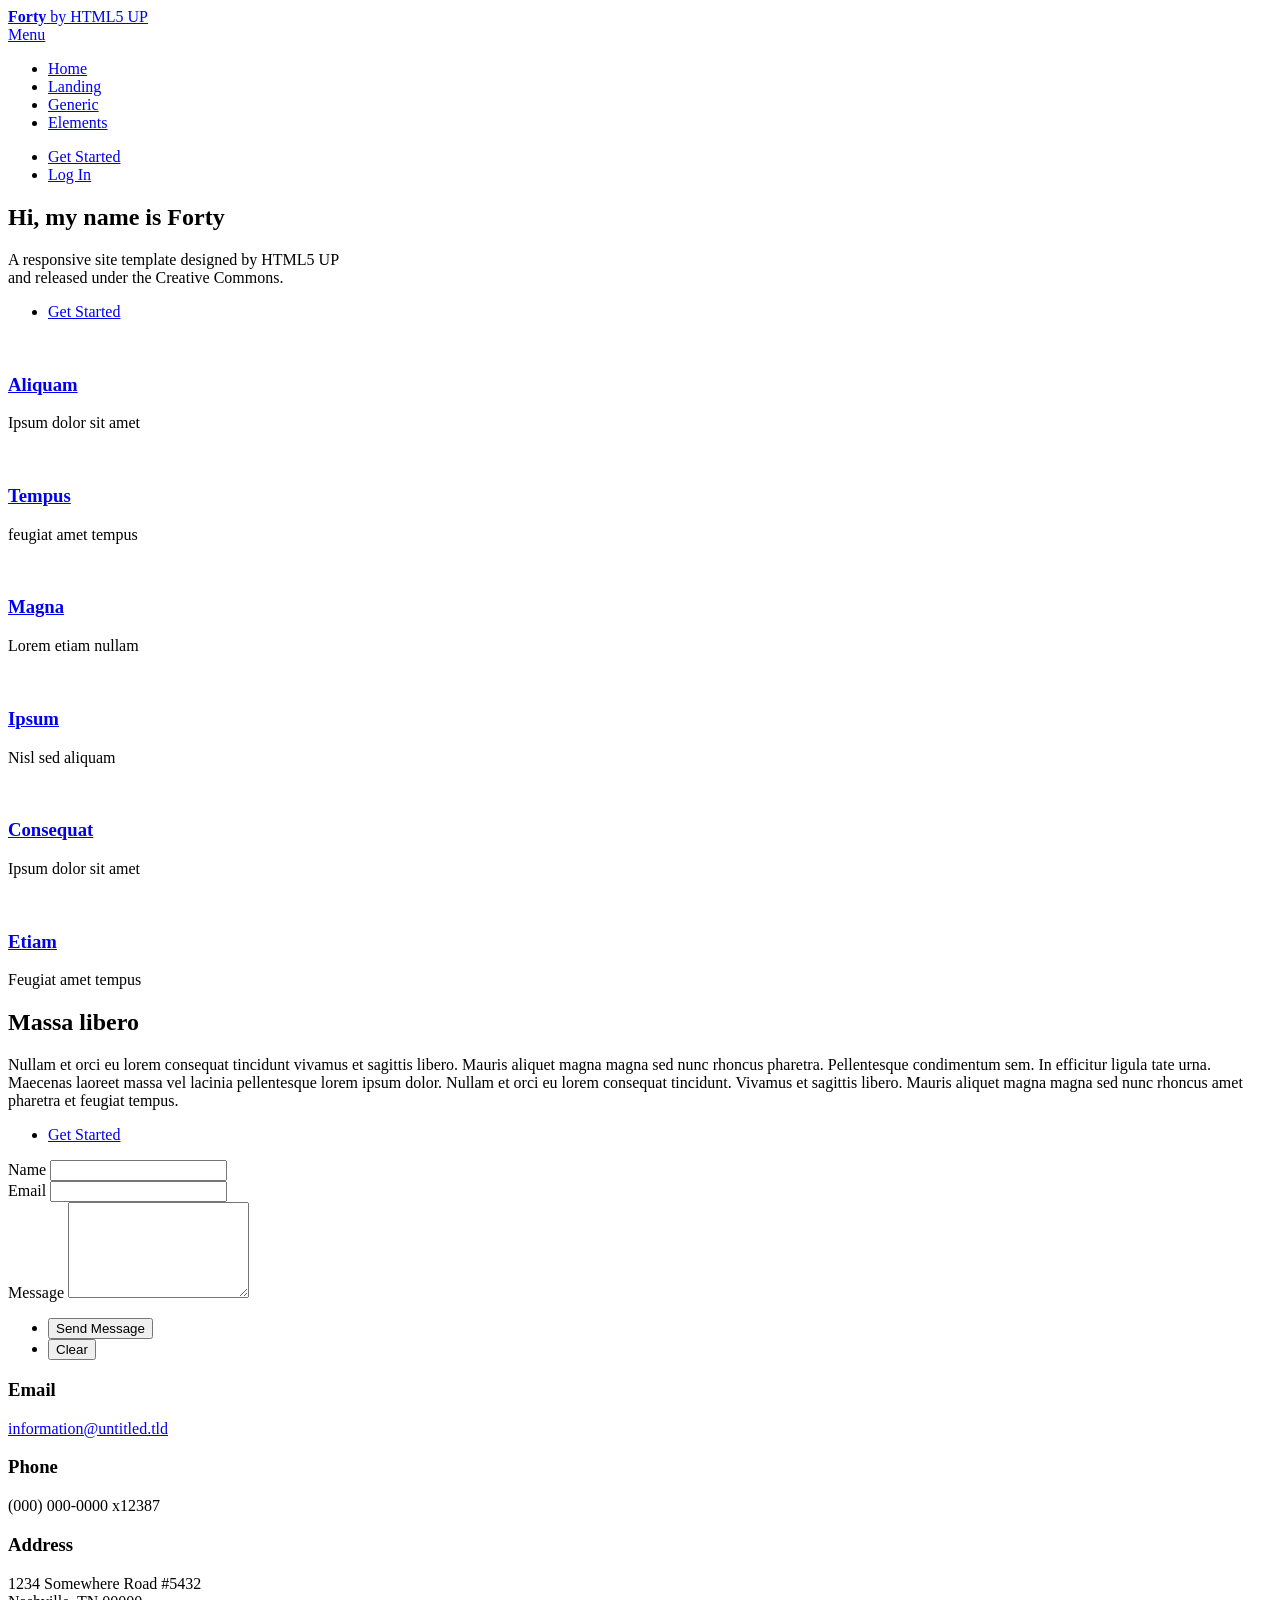
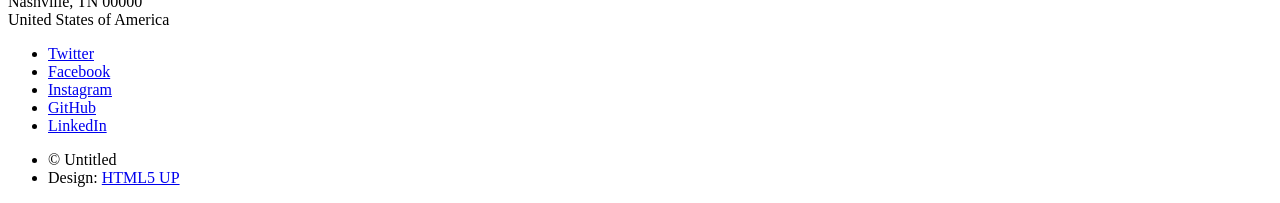
==== index.html @ 0f9d30a3 "Add files via upload" ====
<!DOCTYPE HTML>
<!--
	Forty by HTML5 UP
	html5up.net | @ajlkn
	Free for personal and commercial use under the CCA 3.0 license (html5up.net/license)
-->
<html>
	<head>
		<title>Forty by HTML5 UP</title>
		<meta charset="utf-8" />
		<meta name="viewport" content="width=device-width, initial-scale=1, user-scalable=no" />
		<link rel="stylesheet" href="assets/css/main.css" />
		<noscript><link rel="stylesheet" href="assets/css/noscript.css" /></noscript>
	</head>
	<body class="is-preload">

		<!-- Wrapper -->
			<div id="wrapper">

				<!-- Header -->
					<header id="header" class="alt">
						<a href="index.html" class="logo"><strong>Forty</strong> <span>by HTML5 UP</span></a>
						<nav>
							<a href="#menu">Menu</a>
						</nav>
					</header>

				<!-- Menu -->
					<nav id="menu">
						<ul class="links">
							<li><a href="index.html">Home</a></li>
							<li><a href="landing.html">Landing</a></li>
							<li><a href="generic.html">Generic</a></li>
							<li><a href="elements.html">Elements</a></li>
						</ul>
						<ul class="actions stacked">
							<li><a href="#" class="button primary fit">Get Started</a></li>
							<li><a href="#" class="button fit">Log In</a></li>
						</ul>
					</nav>

				<!-- Banner -->
					<section id="banner" class="major">
						<div class="inner">
							<header class="major">
								<h1>Hi, my name is Forty</h1>
							</header>
							<div class="content">
								<p>A responsive site template designed by HTML5 UP<br />
								and released under the Creative Commons.</p>
								<ul class="actions">
									<li><a href="#one" class="button next scrolly">Get Started</a></li>
								</ul>
							</div>
						</div>
					</section>

				<!-- Main -->
					<div id="main">

						<!-- One -->
							<section id="one" class="tiles">
								<article>
									<span class="image">
										<img src="images/pic01.jpg" alt="" />
									</span>
									<header class="major">
										<h3><a href="landing.html" class="link">Aliquam</a></h3>
										<p>Ipsum dolor sit amet</p>
									</header>
								</article>
								<article>
									<span class="image">
										<img src="images/pic02.jpg" alt="" />
									</span>
									<header class="major">
										<h3><a href="landing.html" class="link">Tempus</a></h3>
										<p>feugiat amet tempus</p>
									</header>
								</article>
								<article>
									<span class="image">
										<img src="images/pic03.jpg" alt="" />
									</span>
									<header class="major">
										<h3><a href="landing.html" class="link">Magna</a></h3>
										<p>Lorem etiam nullam</p>
									</header>
								</article>
								<article>
									<span class="image">
										<img src="images/pic04.jpg" alt="" />
									</span>
									<header class="major">
										<h3><a href="landing.html" class="link">Ipsum</a></h3>
										<p>Nisl sed aliquam</p>
									</header>
								</article>
								<article>
									<span class="image">
										<img src="images/pic05.jpg" alt="" />
									</span>
									<header class="major">
										<h3><a href="landing.html" class="link">Consequat</a></h3>
										<p>Ipsum dolor sit amet</p>
									</header>
								</article>
								<article>
									<span class="image">
										<img src="images/pic06.jpg" alt="" />
									</span>
									<header class="major">
										<h3><a href="landing.html" class="link">Etiam</a></h3>
										<p>Feugiat amet tempus</p>
									</header>
								</article>
							</section>

						<!-- Two -->
							<section id="two">
								<div class="inner">
									<header class="major">
										<h2>Massa libero</h2>
									</header>
									<p>Nullam et orci eu lorem consequat tincidunt vivamus et sagittis libero. Mauris aliquet magna magna sed nunc rhoncus pharetra. Pellentesque condimentum sem. In efficitur ligula tate urna. Maecenas laoreet massa vel lacinia pellentesque lorem ipsum dolor. Nullam et orci eu lorem consequat tincidunt. Vivamus et sagittis libero. Mauris aliquet magna magna sed nunc rhoncus amet pharetra et feugiat tempus.</p>
									<ul class="actions">
										<li><a href="landing.html" class="button next">Get Started</a></li>
									</ul>
								</div>
							</section>

					</div>

				<!-- Contact -->
					<section id="contact">
						<div class="inner">
							<section>
								<form method="post" action="#">
									<div class="fields">
										<div class="field half">
											<label for="name">Name</label>
											<input type="text" name="name" id="name" />
										</div>
										<div class="field half">
											<label for="email">Email</label>
											<input type="text" name="email" id="email" />
										</div>
										<div class="field">
											<label for="message">Message</label>
											<textarea name="message" id="message" rows="6"></textarea>
										</div>
									</div>
									<ul class="actions">
										<li><input type="submit" value="Send Message" class="primary" /></li>
										<li><input type="reset" value="Clear" /></li>
									</ul>
								</form>
							</section>
							<section class="split">
								<section>
									<div class="contact-method">
										<span class="icon solid alt fa-envelope"></span>
										<h3>Email</h3>
										<a href="#">information@untitled.tld</a>
									</div>
								</section>
								<section>
									<div class="contact-method">
										<span class="icon solid alt fa-phone"></span>
										<h3>Phone</h3>
										<span>(000) 000-0000 x12387</span>
									</div>
								</section>
								<section>
									<div class="contact-method">
										<span class="icon solid alt fa-home"></span>
										<h3>Address</h3>
										<span>1234 Somewhere Road #5432<br />
										Nashville, TN 00000<br />
										United States of America</span>
									</div>
								</section>
							</section>
						</div>
					</section>

				<!-- Footer -->
					<footer id="footer">
						<div class="inner">
							<ul class="icons">
								<li><a href="#" class="icon brands alt fa-twitter"><span class="label">Twitter</span></a></li>
								<li><a href="#" class="icon brands alt fa-facebook-f"><span class="label">Facebook</span></a></li>
								<li><a href="#" class="icon brands alt fa-instagram"><span class="label">Instagram</span></a></li>
								<li><a href="#" class="icon brands alt fa-github"><span class="label">GitHub</span></a></li>
								<li><a href="#" class="icon brands alt fa-linkedin-in"><span class="label">LinkedIn</span></a></li>
							</ul>
							<ul class="copyright">
								<li>&copy; Untitled</li><li>Design: <a href="https://html5up.net">HTML5 UP</a></li>
							</ul>
						</div>
					</footer>

			</div>

		<!-- Scripts -->
			<script src="assets/js/jquery.min.js"></script>
			<script src="assets/js/jquery.scrolly.min.js"></script>
			<script src="assets/js/jquery.scrollex.min.js"></script>
			<script src="assets/js/browser.min.js"></script>
			<script src="assets/js/breakpoints.min.js"></script>
			<script src="assets/js/util.js"></script>
			<script src="assets/js/main.js"></script>

	</body>
</html>
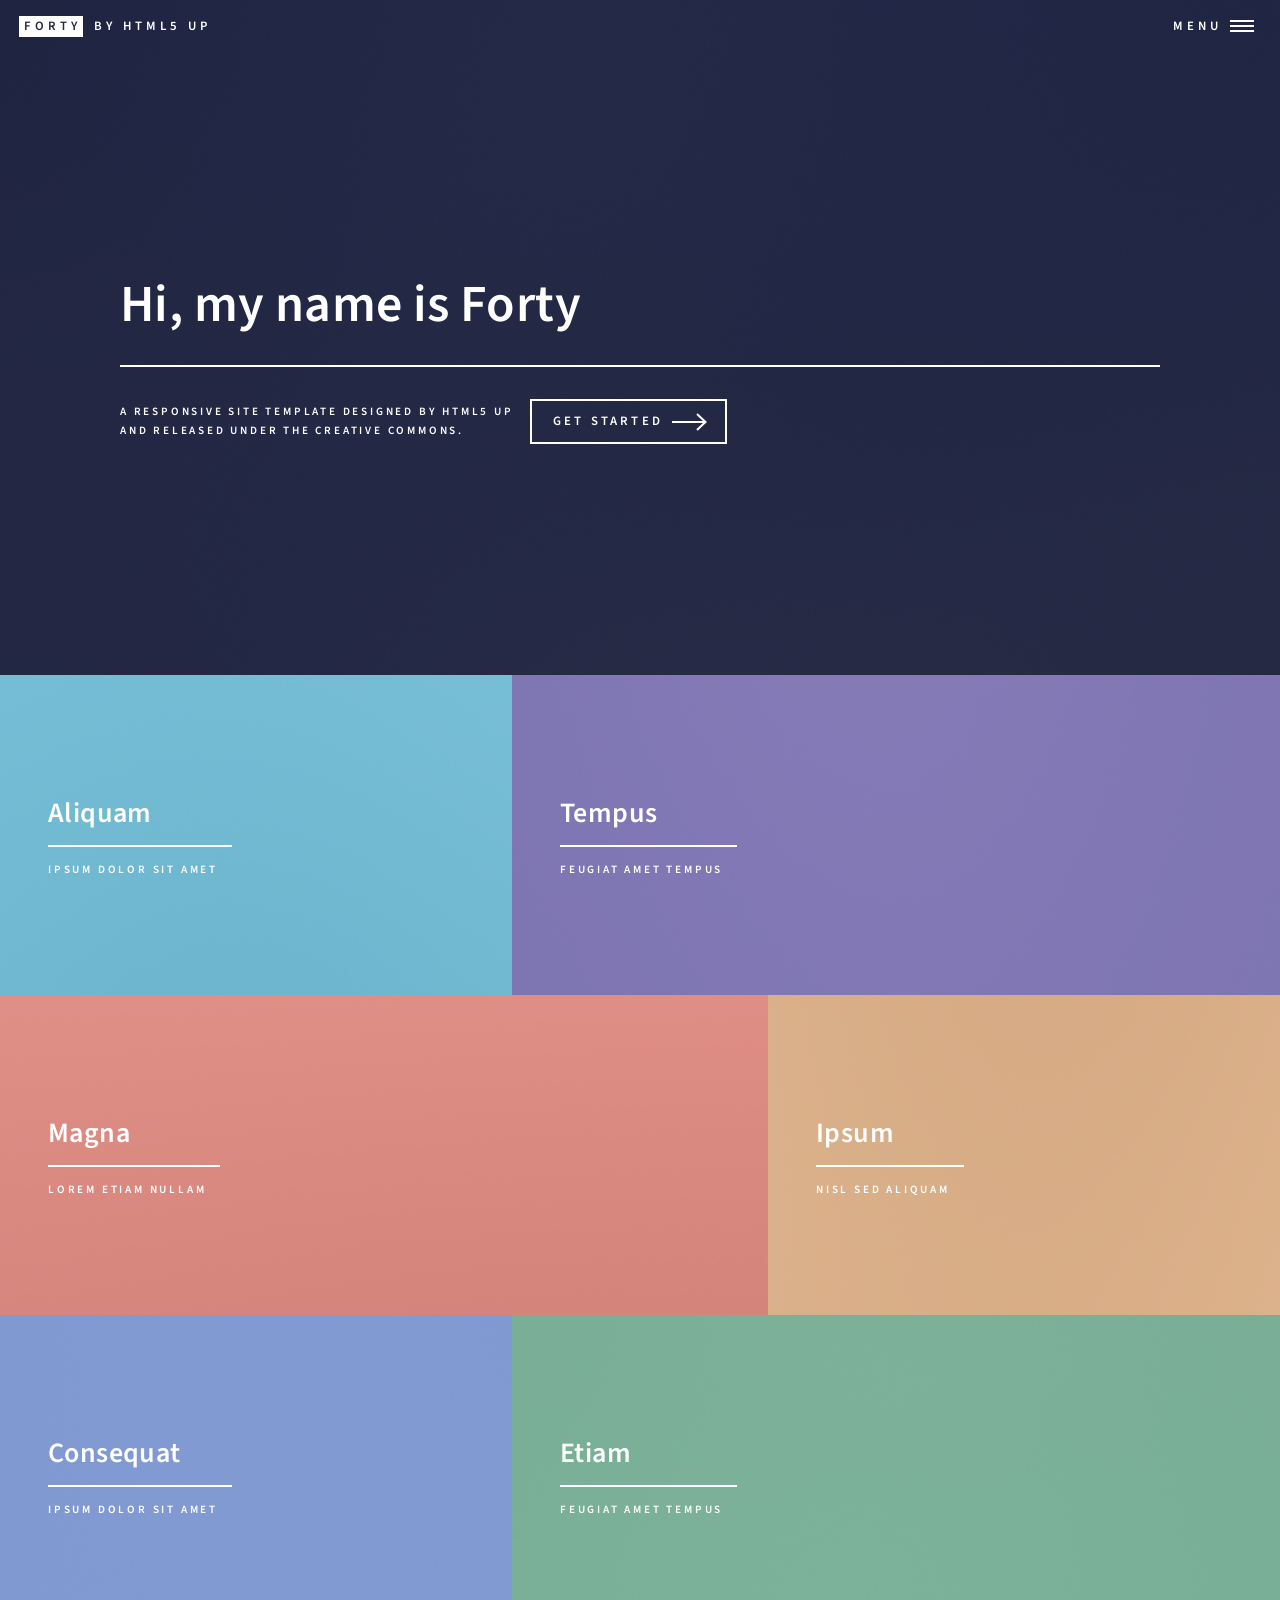
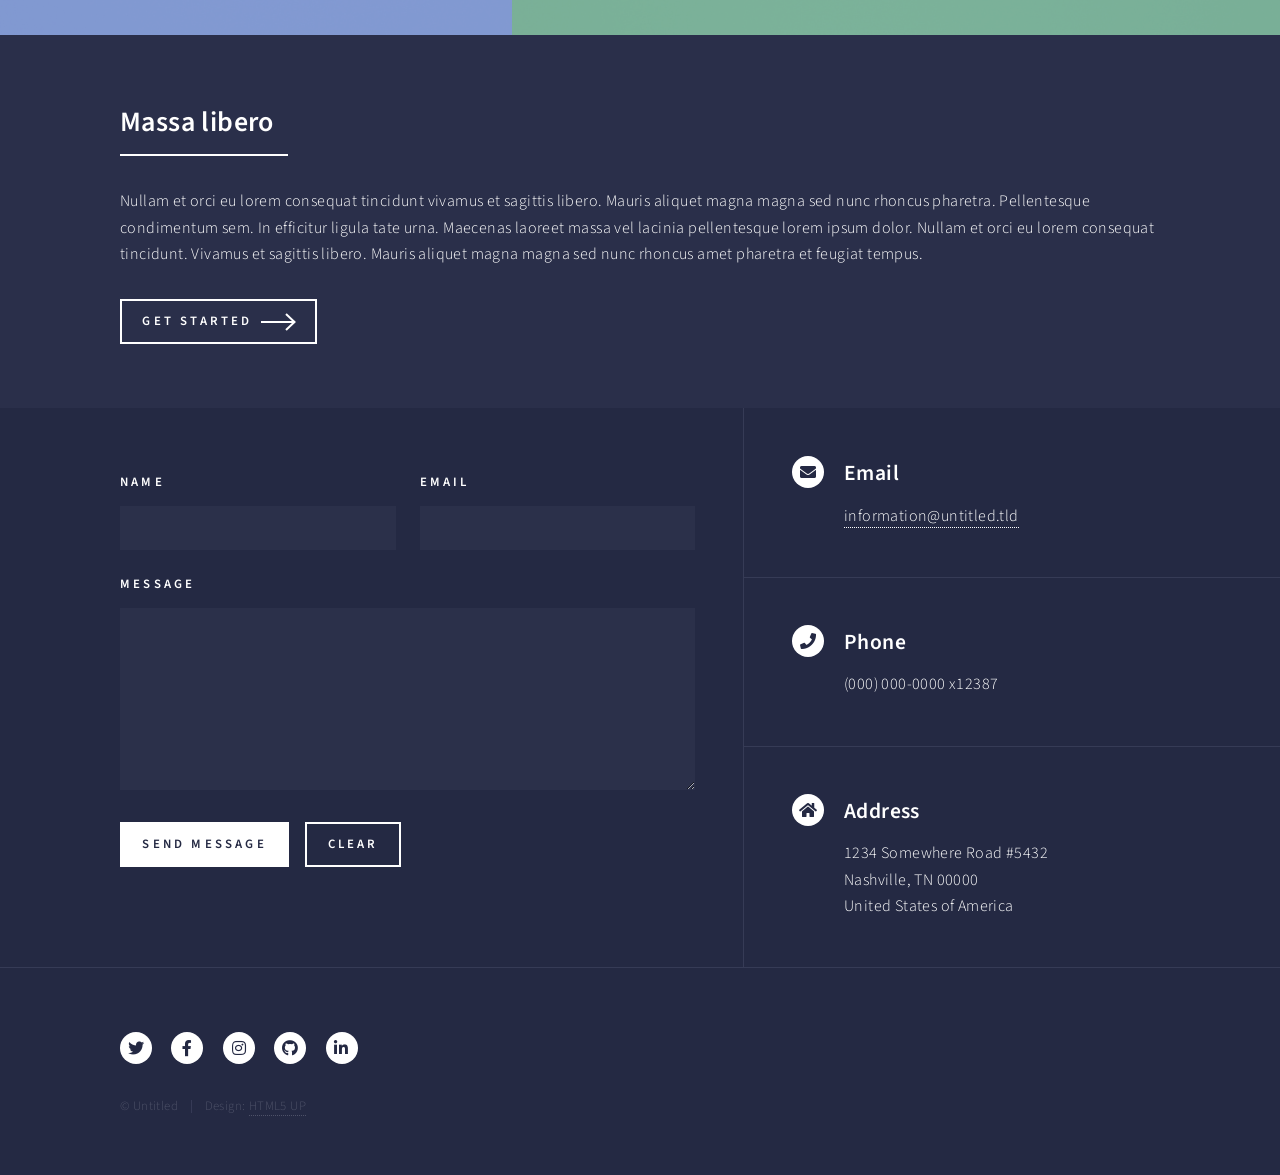
==== commit 3a7a0c2e: "Update index.html" ====
--- a/index.html
+++ b/index.html
@@ -6,7 +6,7 @@
 -->
 <html>
 	<head>
-		<title>Forty by HTML5 UP</title>
+		<title>HI!</title>
 		<meta charset="utf-8" />
 		<meta name="viewport" content="width=device-width, initial-scale=1, user-scalable=no" />
 		<link rel="stylesheet" href="assets/css/main.css" />
@@ -212,4 +212,4 @@
 			<script src="assets/js/main.js"></script>
 
 	</body>
-</html>+</html>
--- a/assets/css/main.css
+++ b/assets/css/main.css
@@ -0,0 +1,3952 @@
+@import url(fontawesome-all.min.css);
+@import url("https://fonts.googleapis.com/css?family=Source+Sans+Pro:300,300italic,600,600italic");
+
+/*
+	Forty by HTML5 UP
+	html5up.net | @ajlkn
+	Free for personal and commercial use under the CCA 3.0 license (html5up.net/license)
+*/
+
+html, body, div, span, applet, object,
+iframe, h1, h2, h3, h4, h5, h6, p, blockquote,
+pre, a, abbr, acronym, address, big, cite,
+code, del, dfn, em, img, ins, kbd, q, s, samp,
+small, strike, strong, sub, sup, tt, var, b,
+u, i, center, dl, dt, dd, ol, ul, li, fieldset,
+form, label, legend, table, caption, tbody,
+tfoot, thead, tr, th, td, article, aside,
+canvas, details, embed, figure, figcaption,
+footer, header, hgroup, menu, nav, output, ruby,
+section, summary, time, mark, audio, video {
+	margin: 0;
+	padding: 0;
+	border: 0;
+	font-size: 100%;
+	font: inherit;
+	vertical-align: baseline;}
+
+article, aside, details, figcaption, figure,
+footer, header, hgroup, menu, nav, section {
+	display: block;}
+
+body {
+	line-height: 1;
+}
+
+ol, ul {
+	list-style: none;
+}
+
+blockquote, q {
+	quotes: none;
+}
+
+	blockquote:before, blockquote:after, q:before, q:after {
+		content: '';
+		content: none;
+	}
+
+table {
+	border-collapse: collapse;
+	border-spacing: 0;
+}
+
+body {
+	-webkit-text-size-adjust: none;
+}
+
+mark {
+	background-color: transparent;
+	color: inherit;
+}
+
+input::-moz-focus-inner {
+	border: 0;
+	padding: 0;
+}
+
+input, select, textarea {
+	-moz-appearance: none;
+	-webkit-appearance: none;
+	-ms-appearance: none;
+	appearance: none;
+}
+
+/* Basic */
+
+	@-ms-viewport {
+		width: device-width;
+	}
+
+	body {
+		-ms-overflow-style: scrollbar;
+	}
+
+	@media screen and (max-width: 480px) {
+
+		html, body {
+			min-width: 320px;
+		}
+
+	}
+
+	html {
+		box-sizing: border-box;
+	}
+
+	*, *:before, *:after {
+		box-sizing: inherit;
+	}
+
+	body {
+		background: #242943;
+	}
+
+		body.is-preload *, body.is-preload *:before, body.is-preload *:after {
+			-moz-animation: none !important;
+			-webkit-animation: none !important;
+			-ms-animation: none !important;
+			animation: none !important;
+			-moz-transition: none !important;
+			-webkit-transition: none !important;
+			-ms-transition: none !important;
+			transition: none !important;
+		}
+
+/* Type */
+
+	body, input, select, textarea {
+		color: #ffffff;
+		font-family: "Source Sans Pro", Helvetica, sans-serif;
+		font-size: 17pt;
+		font-weight: 300;
+		letter-spacing: 0.025em;
+		line-height: 1.65;
+	}
+
+		@media screen and (max-width: 1680px) {
+
+			body, input, select, textarea {
+				font-size: 14pt;
+			}
+
+		}
+
+		@media screen and (max-width: 1280px) {
+
+			body, input, select, textarea {
+				font-size: 12pt;
+			}
+
+		}
+
+		@media screen and (max-width: 360px) {
+
+			body, input, select, textarea {
+				font-size: 11pt;
+			}
+
+		}
+
+	a {
+		-moz-transition: color 0.2s ease-in-out, border-bottom-color 0.2s ease-in-out;
+		-webkit-transition: color 0.2s ease-in-out, border-bottom-color 0.2s ease-in-out;
+		-ms-transition: color 0.2s ease-in-out, border-bottom-color 0.2s ease-in-out;
+		transition: color 0.2s ease-in-out, border-bottom-color 0.2s ease-in-out;
+		border-bottom: dotted 1px;
+		color: inherit;
+		text-decoration: none;
+	}
+
+		a:hover {
+			border-bottom-color: transparent;
+			color: #9bf1ff !important;
+		}
+
+		a:active {
+			color: #53e3fb !important;
+		}
+
+	strong, b {
+		color: #ffffff;
+		font-weight: 600;
+	}
+
+	em, i {
+		font-style: italic;
+	}
+
+	p {
+		margin: 0 0 2em 0;
+	}
+
+	h1, h2, h3, h4, h5, h6 {
+		color: #ffffff;
+		font-weight: 600;
+		line-height: 1.65;
+		margin: 0 0 1em 0;
+	}
+
+		h1 a, h2 a, h3 a, h4 a, h5 a, h6 a {
+			color: inherit;
+			border-bottom: 0;
+		}
+
+	h1 {
+		font-size: 2.5em;
+	}
+
+	h2 {
+		font-size: 1.75em;
+	}
+
+	h3 {
+		font-size: 1.35em;
+	}
+
+	h4 {
+		font-size: 1.1em;
+	}
+
+	h5 {
+		font-size: 0.9em;
+	}
+
+	h6 {
+		font-size: 0.7em;
+	}
+
+	@media screen and (max-width: 736px) {
+
+		h1 {
+			font-size: 2em;
+		}
+
+		h2 {
+			font-size: 1.5em;
+		}
+
+		h3 {
+			font-size: 1.25em;
+		}
+
+	}
+
+	sub {
+		font-size: 0.8em;
+		position: relative;
+		top: 0.5em;
+	}
+
+	sup {
+		font-size: 0.8em;
+		position: relative;
+		top: -0.5em;
+	}
+
+	blockquote {
+		border-left: solid 4px rgba(212, 212, 255, 0.1);
+		font-style: italic;
+		margin: 0 0 2em 0;
+		padding: 0.5em 0 0.5em 2em;
+	}
+
+	code {
+		background: rgba(212, 212, 255, 0.035);
+		font-family: "Courier New", monospace;
+		font-size: 0.9em;
+		margin: 0 0.25em;
+		padding: 0.25em 0.65em;
+	}
+
+	pre {
+		-webkit-overflow-scrolling: touch;
+		font-family: "Courier New", monospace;
+		font-size: 0.9em;
+		margin: 0 0 2em 0;
+	}
+
+		pre code {
+			display: block;
+			line-height: 1.75;
+			padding: 1em 1.5em;
+			overflow-x: auto;
+		}
+
+	hr {
+		border: 0;
+		border-bottom: solid 1px rgba(212, 212, 255, 0.1);
+		margin: 2em 0;
+	}
+
+		hr.major {
+			margin: 3em 0;
+		}
+
+	.align-left {
+		text-align: left;
+	}
+
+	.align-center {
+		text-align: center;
+	}
+
+	.align-right {
+		text-align: right;
+	}
+
+/* Row */
+
+	.row {
+		display: flex;
+		flex-wrap: wrap;
+		box-sizing: border-box;
+		align-items: stretch;
+	}
+
+		.row > * {
+			box-sizing: border-box;
+		}
+
+		.row.gtr-uniform > * > :last-child {
+			margin-bottom: 0;
+		}
+
+		.row.aln-left {
+			justify-content: flex-start;
+		}
+
+		.row.aln-center {
+			justify-content: center;
+		}
+
+		.row.aln-right {
+			justify-content: flex-end;
+		}
+
+		.row.aln-top {
+			align-items: flex-start;
+		}
+
+		.row.aln-middle {
+			align-items: center;
+		}
+
+		.row.aln-bottom {
+			align-items: flex-end;
+		}
+
+		.row > .imp {
+			order: -1;
+		}
+
+		.row > .col-1 {
+			width: 8.33333%;
+		}
+
+		.row > .off-1 {
+			margin-left: 8.33333%;
+		}
+
+		.row > .col-2 {
+			width: 16.66667%;
+		}
+
+		.row > .off-2 {
+			margin-left: 16.66667%;
+		}
+
+		.row > .col-3 {
+			width: 25%;
+		}
+
+		.row > .off-3 {
+			margin-left: 25%;
+		}
+
+		.row > .col-4 {
+			width: 33.33333%;
+		}
+
+		.row > .off-4 {
+			margin-left: 33.33333%;
+		}
+
+		.row > .col-5 {
+			width: 41.66667%;
+		}
+
+		.row > .off-5 {
+			margin-left: 41.66667%;
+		}
+
+		.row > .col-6 {
+			width: 50%;
+		}
+
+		.row > .off-6 {
+			margin-left: 50%;
+		}
+
+		.row > .col-7 {
+			width: 58.33333%;
+		}
+
+		.row > .off-7 {
+			margin-left: 58.33333%;
+		}
+
+		.row > .col-8 {
+			width: 66.66667%;
+		}
+
+		.row > .off-8 {
+			margin-left: 66.66667%;
+		}
+
+		.row > .col-9 {
+			width: 75%;
+		}
+
+		.row > .off-9 {
+			margin-left: 75%;
+		}
+
+		.row > .col-10 {
+			width: 83.33333%;
+		}
+
+		.row > .off-10 {
+			margin-left: 83.33333%;
+		}
+
+		.row > .col-11 {
+			width: 91.66667%;
+		}
+
+		.row > .off-11 {
+			margin-left: 91.66667%;
+		}
+
+		.row > .col-12 {
+			width: 100%;
+		}
+
+		.row > .off-12 {
+			margin-left: 100%;
+		}
+
+		.row.gtr-0 {
+			margin-top: 0;
+			margin-left: 0em;
+		}
+
+			.row.gtr-0 > * {
+				padding: 0 0 0 0em;
+			}
+
+			.row.gtr-0.gtr-uniform {
+				margin-top: 0em;
+			}
+
+				.row.gtr-0.gtr-uniform > * {
+					padding-top: 0em;
+				}
+
+		.row.gtr-25 {
+			margin-top: 0;
+			margin-left: -0.5em;
+		}
+
+			.row.gtr-25 > * {
+				padding: 0 0 0 0.5em;
+			}
+
+			.row.gtr-25.gtr-uniform {
+				margin-top: -0.5em;
+			}
+
+				.row.gtr-25.gtr-uniform > * {
+					padding-top: 0.5em;
+				}
+
+		.row.gtr-50 {
+			margin-top: 0;
+			margin-left: -1em;
+		}
+
+			.row.gtr-50 > * {
+				padding: 0 0 0 1em;
+			}
+
+			.row.gtr-50.gtr-uniform {
+				margin-top: -1em;
+			}
+
+				.row.gtr-50.gtr-uniform > * {
+					padding-top: 1em;
+				}
+
+		.row {
+			margin-top: 0;
+			margin-left: -2em;
+		}
+
+			.row > * {
+				padding: 0 0 0 2em;
+			}
+
+			.row.gtr-uniform {
+				margin-top: -2em;
+			}
+
+				.row.gtr-uniform > * {
+					padding-top: 2em;
+				}
+
+		.row.gtr-150 {
+			margin-top: 0;
+			margin-left: -3em;
+		}
+
+			.row.gtr-150 > * {
+				padding: 0 0 0 3em;
+			}
+
+			.row.gtr-150.gtr-uniform {
+				margin-top: -3em;
+			}
+
+				.row.gtr-150.gtr-uniform > * {
+					padding-top: 3em;
+				}
+
+		.row.gtr-200 {
+			margin-top: 0;
+			margin-left: -4em;
+		}
+
+			.row.gtr-200 > * {
+				padding: 0 0 0 4em;
+			}
+
+			.row.gtr-200.gtr-uniform {
+				margin-top: -4em;
+			}
+
+				.row.gtr-200.gtr-uniform > * {
+					padding-top: 4em;
+				}
+
+		@media screen and (max-width: 1680px) {
+
+			.row {
+				display: flex;
+				flex-wrap: wrap;
+				box-sizing: border-box;
+				align-items: stretch;
+			}
+
+				.row > * {
+					box-sizing: border-box;
+				}
+
+				.row.gtr-uniform > * > :last-child {
+					margin-bottom: 0;
+				}
+
+				.row.aln-left {
+					justify-content: flex-start;
+				}
+
+				.row.aln-center {
+					justify-content: center;
+				}
+
+				.row.aln-right {
+					justify-content: flex-end;
+				}
+
+				.row.aln-top {
+					align-items: flex-start;
+				}
+
+				.row.aln-middle {
+					align-items: center;
+				}
+
+				.row.aln-bottom {
+					align-items: flex-end;
+				}
+
+				.row > .imp-xlarge {
+					order: -1;
+				}
+
+				.row > .col-1-xlarge {
+					width: 8.33333%;
+				}
+
+				.row > .off-1-xlarge {
+					margin-left: 8.33333%;
+				}
+
+				.row > .col-2-xlarge {
+					width: 16.66667%;
+				}
+
+				.row > .off-2-xlarge {
+					margin-left: 16.66667%;
+				}
+
+				.row > .col-3-xlarge {
+					width: 25%;
+				}
+
+				.row > .off-3-xlarge {
+					margin-left: 25%;
+				}
+
+				.row > .col-4-xlarge {
+					width: 33.33333%;
+				}
+
+				.row > .off-4-xlarge {
+					margin-left: 33.33333%;
+				}
+
+				.row > .col-5-xlarge {
+					width: 41.66667%;
+				}
+
+				.row > .off-5-xlarge {
+					margin-left: 41.66667%;
+				}
+
+				.row > .col-6-xlarge {
+					width: 50%;
+				}
+
+				.row > .off-6-xlarge {
+					margin-left: 50%;
+				}
+
+				.row > .col-7-xlarge {
+					width: 58.33333%;
+				}
+
+				.row > .off-7-xlarge {
+					margin-left: 58.33333%;
+				}
+
+				.row > .col-8-xlarge {
+					width: 66.66667%;
+				}
+
+				.row > .off-8-xlarge {
+					margin-left: 66.66667%;
+				}
+
+				.row > .col-9-xlarge {
+					width: 75%;
+				}
+
+				.row > .off-9-xlarge {
+					margin-left: 75%;
+				}
+
+				.row > .col-10-xlarge {
+					width: 83.33333%;
+				}
+
+				.row > .off-10-xlarge {
+					margin-left: 83.33333%;
+				}
+
+				.row > .col-11-xlarge {
+					width: 91.66667%;
+				}
+
+				.row > .off-11-xlarge {
+					margin-left: 91.66667%;
+				}
+
+				.row > .col-12-xlarge {
+					width: 100%;
+				}
+
+				.row > .off-12-xlarge {
+					margin-left: 100%;
+				}
+
+				.row.gtr-0 {
+					margin-top: 0;
+					margin-left: 0em;
+				}
+
+					.row.gtr-0 > * {
+						padding: 0 0 0 0em;
+					}
+
+					.row.gtr-0.gtr-uniform {
+						margin-top: 0em;
+					}
+
+						.row.gtr-0.gtr-uniform > * {
+							padding-top: 0em;
+						}
+
+				.row.gtr-25 {
+					margin-top: 0;
+					margin-left: -0.5em;
+				}
+
+					.row.gtr-25 > * {
+						padding: 0 0 0 0.5em;
+					}
+
+					.row.gtr-25.gtr-uniform {
+						margin-top: -0.5em;
+					}
+
+						.row.gtr-25.gtr-uniform > * {
+							padding-top: 0.5em;
+						}
+
+				.row.gtr-50 {
+					margin-top: 0;
+					margin-left: -1em;
+				}
+
+					.row.gtr-50 > * {
+						padding: 0 0 0 1em;
+					}
+
+					.row.gtr-50.gtr-uniform {
+						margin-top: -1em;
+					}
+
+						.row.gtr-50.gtr-uniform > * {
+							padding-top: 1em;
+						}
+
+				.row {
+					margin-top: 0;
+					margin-left: -2em;
+				}
+
+					.row > * {
+						padding: 0 0 0 2em;
+					}
+
+					.row.gtr-uniform {
+						margin-top: -2em;
+					}
+
+						.row.gtr-uniform > * {
+							padding-top: 2em;
+						}
+
+				.row.gtr-150 {
+					margin-top: 0;
+					margin-left: -3em;
+				}
+
+					.row.gtr-150 > * {
+						padding: 0 0 0 3em;
+					}
+
+					.row.gtr-150.gtr-uniform {
+						margin-top: -3em;
+					}
+
+						.row.gtr-150.gtr-uniform > * {
+							padding-top: 3em;
+						}
+
+				.row.gtr-200 {
+					margin-top: 0;
+					margin-left: -4em;
+				}
+
+					.row.gtr-200 > * {
+						padding: 0 0 0 4em;
+					}
+
+					.row.gtr-200.gtr-uniform {
+						margin-top: -4em;
+					}
+
+						.row.gtr-200.gtr-uniform > * {
+							padding-top: 4em;
+						}
+
+		}
+
+		@media screen and (max-width: 1280px) {
+
+			.row {
+				display: flex;
+				flex-wrap: wrap;
+				box-sizing: border-box;
+				align-items: stretch;
+			}
+
+				.row > * {
+					box-sizing: border-box;
+				}
+
+				.row.gtr-uniform > * > :last-child {
+					margin-bottom: 0;
+				}
+
+				.row.aln-left {
+					justify-content: flex-start;
+				}
+
+				.row.aln-center {
+					justify-content: center;
+				}
+
+				.row.aln-right {
+					justify-content: flex-end;
+				}
+
+				.row.aln-top {
+					align-items: flex-start;
+				}
+
+				.row.aln-middle {
+					align-items: center;
+				}
+
+				.row.aln-bottom {
+					align-items: flex-end;
+				}
+
+				.row > .imp-large {
+					order: -1;
+				}
+
+				.row > .col-1-large {
+					width: 8.33333%;
+				}
+
+				.row > .off-1-large {
+					margin-left: 8.33333%;
+				}
+
+				.row > .col-2-large {
+					width: 16.66667%;
+				}
+
+				.row > .off-2-large {
+					margin-left: 16.66667%;
+				}
+
+				.row > .col-3-large {
+					width: 25%;
+				}
+
+				.row > .off-3-large {
+					margin-left: 25%;
+				}
+
+				.row > .col-4-large {
+					width: 33.33333%;
+				}
+
+				.row > .off-4-large {
+					margin-left: 33.33333%;
+				}
+
+				.row > .col-5-large {
+					width: 41.66667%;
+				}
+
+				.row > .off-5-large {
+					margin-left: 41.66667%;
+				}
+
+				.row > .col-6-large {
+					width: 50%;
+				}
+
+				.row > .off-6-large {
+					margin-left: 50%;
+				}
+
+				.row > .col-7-large {
+					width: 58.33333%;
+				}
+
+				.row > .off-7-large {
+					margin-left: 58.33333%;
+				}
+
+				.row > .col-8-large {
+					width: 66.66667%;
+				}
+
+				.row > .off-8-large {
+					margin-left: 66.66667%;
+				}
+
+				.row > .col-9-large {
+					width: 75%;
+				}
+
+				.row > .off-9-large {
+					margin-left: 75%;
+				}
+
+				.row > .col-10-large {
+					width: 83.33333%;
+				}
+
+				.row > .off-10-large {
+					margin-left: 83.33333%;
+				}
+
+				.row > .col-11-large {
+					width: 91.66667%;
+				}
+
+				.row > .off-11-large {
+					margin-left: 91.66667%;
+				}
+
+				.row > .col-12-large {
+					width: 100%;
+				}
+
+				.row > .off-12-large {
+					margin-left: 100%;
+				}
+
+				.row.gtr-0 {
+					margin-top: 0;
+					margin-left: 0em;
+				}
+
+					.row.gtr-0 > * {
+						padding: 0 0 0 0em;
+					}
+
+					.row.gtr-0.gtr-uniform {
+						margin-top: 0em;
+					}
+
+						.row.gtr-0.gtr-uniform > * {
+							padding-top: 0em;
+						}
+
+				.row.gtr-25 {
+					margin-top: 0;
+					margin-left: -0.375em;
+				}
+
+					.row.gtr-25 > * {
+						padding: 0 0 0 0.375em;
+					}
+
+					.row.gtr-25.gtr-uniform {
+						margin-top: -0.375em;
+					}
+
+						.row.gtr-25.gtr-uniform > * {
+							padding-top: 0.375em;
+						}
+
+				.row.gtr-50 {
+					margin-top: 0;
+					margin-left: -0.75em;
+				}
+
+					.row.gtr-50 > * {
+						padding: 0 0 0 0.75em;
+					}
+
+					.row.gtr-50.gtr-uniform {
+						margin-top: -0.75em;
+					}
+
+						.row.gtr-50.gtr-uniform > * {
+							padding-top: 0.75em;
+						}
+
+				.row {
+					margin-top: 0;
+					margin-left: -1.5em;
+				}
+
+					.row > * {
+						padding: 0 0 0 1.5em;
+					}
+
+					.row.gtr-uniform {
+						margin-top: -1.5em;
+					}
+
+						.row.gtr-uniform > * {
+							padding-top: 1.5em;
+						}
+
+				.row.gtr-150 {
+					margin-top: 0;
+					margin-left: -2.25em;
+				}
+
+					.row.gtr-150 > * {
+						padding: 0 0 0 2.25em;
+					}
+
+					.row.gtr-150.gtr-uniform {
+						margin-top: -2.25em;
+					}
+
+						.row.gtr-150.gtr-uniform > * {
+							padding-top: 2.25em;
+						}
+
+				.row.gtr-200 {
+					margin-top: 0;
+					margin-left: -3em;
+				}
+
+					.row.gtr-200 > * {
+						padding: 0 0 0 3em;
+					}
+
+					.row.gtr-200.gtr-uniform {
+						margin-top: -3em;
+					}
+
+						.row.gtr-200.gtr-uniform > * {
+							padding-top: 3em;
+						}
+
+		}
+
+		@media screen and (max-width: 980px) {
+
+			.row {
+				display: flex;
+				flex-wrap: wrap;
+				box-sizing: border-box;
+				align-items: stretch;
+			}
+
+				.row > * {
+					box-sizing: border-box;
+				}
+
+				.row.gtr-uniform > * > :last-child {
+					margin-bottom: 0;
+				}
+
+				.row.aln-left {
+					justify-content: flex-start;
+				}
+
+				.row.aln-center {
+					justify-content: center;
+				}
+
+				.row.aln-right {
+					justify-content: flex-end;
+				}
+
+				.row.aln-top {
+					align-items: flex-start;
+				}
+
+				.row.aln-middle {
+					align-items: center;
+				}
+
+				.row.aln-bottom {
+					align-items: flex-end;
+				}
+
+				.row > .imp-medium {
+					order: -1;
+				}
+
+				.row > .col-1-medium {
+					width: 8.33333%;
+				}
+
+				.row > .off-1-medium {
+					margin-left: 8.33333%;
+				}
+
+				.row > .col-2-medium {
+					width: 16.66667%;
+				}
+
+				.row > .off-2-medium {
+					margin-left: 16.66667%;
+				}
+
+				.row > .col-3-medium {
+					width: 25%;
+				}
+
+				.row > .off-3-medium {
+					margin-left: 25%;
+				}
+
+				.row > .col-4-medium {
+					width: 33.33333%;
+				}
+
+				.row > .off-4-medium {
+					margin-left: 33.33333%;
+				}
+
+				.row > .col-5-medium {
+					width: 41.66667%;
+				}
+
+				.row > .off-5-medium {
+					margin-left: 41.66667%;
+				}
+
+				.row > .col-6-medium {
+					width: 50%;
+				}
+
+				.row > .off-6-medium {
+					margin-left: 50%;
+				}
+
+				.row > .col-7-medium {
+					width: 58.33333%;
+				}
+
+				.row > .off-7-medium {
+					margin-left: 58.33333%;
+				}
+
+				.row > .col-8-medium {
+					width: 66.66667%;
+				}
+
+				.row > .off-8-medium {
+					margin-left: 66.66667%;
+				}
+
+				.row > .col-9-medium {
+					width: 75%;
+				}
+
+				.row > .off-9-medium {
+					margin-left: 75%;
+				}
+
+				.row > .col-10-medium {
+					width: 83.33333%;
+				}
+
+				.row > .off-10-medium {
+					margin-left: 83.33333%;
+				}
+
+				.row > .col-11-medium {
+					width: 91.66667%;
+				}
+
+				.row > .off-11-medium {
+					margin-left: 91.66667%;
+				}
+
+				.row > .col-12-medium {
+					width: 100%;
+				}
+
+				.row > .off-12-medium {
+					margin-left: 100%;
+				}
+
+				.row.gtr-0 {
+					margin-top: 0;
+					margin-left: 0em;
+				}
+
+					.row.gtr-0 > * {
+						padding: 0 0 0 0em;
+					}
+
+					.row.gtr-0.gtr-uniform {
+						margin-top: 0em;
+					}
+
+						.row.gtr-0.gtr-uniform > * {
+							padding-top: 0em;
+						}
+
+				.row.gtr-25 {
+					margin-top: 0;
+					margin-left: -0.375em;
+				}
+
+					.row.gtr-25 > * {
+						padding: 0 0 0 0.375em;
+					}
+
+					.row.gtr-25.gtr-uniform {
+						margin-top: -0.375em;
+					}
+
+						.row.gtr-25.gtr-uniform > * {
+							padding-top: 0.375em;
+						}
+
+				.row.gtr-50 {
+					margin-top: 0;
+					margin-left: -0.75em;
+				}
+
+					.row.gtr-50 > * {
+						padding: 0 0 0 0.75em;
+					}
+
+					.row.gtr-50.gtr-uniform {
+						margin-top: -0.75em;
+					}
+
+						.row.gtr-50.gtr-uniform > * {
+							padding-top: 0.75em;
+						}
+
+				.row {
+					margin-top: 0;
+					margin-left: -1.5em;
+				}
+
+					.row > * {
+						padding: 0 0 0 1.5em;
+					}
+
+					.row.gtr-uniform {
+						margin-top: -1.5em;
+					}
+
+						.row.gtr-uniform > * {
+							padding-top: 1.5em;
+						}
+
+				.row.gtr-150 {
+					margin-top: 0;
+					margin-left: -2.25em;
+				}
+
+					.row.gtr-150 > * {
+						padding: 0 0 0 2.25em;
+					}
+
+					.row.gtr-150.gtr-uniform {
+						margin-top: -2.25em;
+					}
+
+						.row.gtr-150.gtr-uniform > * {
+							padding-top: 2.25em;
+						}
+
+				.row.gtr-200 {
+					margin-top: 0;
+					margin-left: -3em;
+				}
+
+					.row.gtr-200 > * {
+						padding: 0 0 0 3em;
+					}
+
+					.row.gtr-200.gtr-uniform {
+						margin-top: -3em;
+					}
+
+						.row.gtr-200.gtr-uniform > * {
+							padding-top: 3em;
+						}
+
+		}
+
+		@media screen and (max-width: 736px) {
+
+			.row {
+				display: flex;
+				flex-wrap: wrap;
+				box-sizing: border-box;
+				align-items: stretch;
+			}
+
+				.row > * {
+					box-sizing: border-box;
+				}
+
+				.row.gtr-uniform > * > :last-child {
+					margin-bottom: 0;
+				}
+
+				.row.aln-left {
+					justify-content: flex-start;
+				}
+
+				.row.aln-center {
+					justify-content: center;
+				}
+
+				.row.aln-right {
+					justify-content: flex-end;
+				}
+
+				.row.aln-top {
+					align-items: flex-start;
+				}
+
+				.row.aln-middle {
+					align-items: center;
+				}
+
+				.row.aln-bottom {
+					align-items: flex-end;
+				}
+
+				.row > .imp-small {
+					order: -1;
+				}
+
+				.row > .col-1-small {
+					width: 8.33333%;
+				}
+
+				.row > .off-1-small {
+					margin-left: 8.33333%;
+				}
+
+				.row > .col-2-small {
+					width: 16.66667%;
+				}
+
+				.row > .off-2-small {
+					margin-left: 16.66667%;
+				}
+
+				.row > .col-3-small {
+					width: 25%;
+				}
+
+				.row > .off-3-small {
+					margin-left: 25%;
+				}
+
+				.row > .col-4-small {
+					width: 33.33333%;
+				}
+
+				.row > .off-4-small {
+					margin-left: 33.33333%;
+				}
+
+				.row > .col-5-small {
+					width: 41.66667%;
+				}
+
+				.row > .off-5-small {
+					margin-left: 41.66667%;
+				}
+
+				.row > .col-6-small {
+					width: 50%;
+				}
+
+				.row > .off-6-small {
+					margin-left: 50%;
+				}
+
+				.row > .col-7-small {
+					width: 58.33333%;
+				}
+
+				.row > .off-7-small {
+					margin-left: 58.33333%;
+				}
+
+				.row > .col-8-small {
+					width: 66.66667%;
+				}
+
+				.row > .off-8-small {
+					margin-left: 66.66667%;
+				}
+
+				.row > .col-9-small {
+					width: 75%;
+				}
+
+				.row > .off-9-small {
+					margin-left: 75%;
+				}
+
+				.row > .col-10-small {
+					width: 83.33333%;
+				}
+
+				.row > .off-10-small {
+					margin-left: 83.33333%;
+				}
+
+				.row > .col-11-small {
+					width: 91.66667%;
+				}
+
+				.row > .off-11-small {
+					margin-left: 91.66667%;
+				}
+
+				.row > .col-12-small {
+					width: 100%;
+				}
+
+				.row > .off-12-small {
+					margin-left: 100%;
+				}
+
+				.row.gtr-0 {
+					margin-top: 0;
+					margin-left: 0em;
+				}
+
+					.row.gtr-0 > * {
+						padding: 0 0 0 0em;
+					}
+
+					.row.gtr-0.gtr-uniform {
+						margin-top: 0em;
+					}
+
+						.row.gtr-0.gtr-uniform > * {
+							padding-top: 0em;
+						}
+
+				.row.gtr-25 {
+					margin-top: 0;
+					margin-left: -0.3125em;
+				}
+
+					.row.gtr-25 > * {
+						padding: 0 0 0 0.3125em;
+					}
+
+					.row.gtr-25.gtr-uniform {
+						margin-top: -0.3125em;
+					}
+
+						.row.gtr-25.gtr-uniform > * {
+							padding-top: 0.3125em;
+						}
+
+				.row.gtr-50 {
+					margin-top: 0;
+					margin-left: -0.625em;
+				}
+
+					.row.gtr-50 > * {
+						padding: 0 0 0 0.625em;
+					}
+
+					.row.gtr-50.gtr-uniform {
+						margin-top: -0.625em;
+					}
+
+						.row.gtr-50.gtr-uniform > * {
+							padding-top: 0.625em;
+						}
+
+				.row {
+					margin-top: 0;
+					margin-left: -1.25em;
+				}
+
+					.row > * {
+						padding: 0 0 0 1.25em;
+					}
+
+					.row.gtr-uniform {
+						margin-top: -1.25em;
+					}
+
+						.row.gtr-uniform > * {
+							padding-top: 1.25em;
+						}
+
+				.row.gtr-150 {
+					margin-top: 0;
+					margin-left: -1.875em;
+				}
+
+					.row.gtr-150 > * {
+						padding: 0 0 0 1.875em;
+					}
+
+					.row.gtr-150.gtr-uniform {
+						margin-top: -1.875em;
+					}
+
+						.row.gtr-150.gtr-uniform > * {
+							padding-top: 1.875em;
+						}
+
+				.row.gtr-200 {
+					margin-top: 0;
+					margin-left: -2.5em;
+				}
+
+					.row.gtr-200 > * {
+						padding: 0 0 0 2.5em;
+					}
+
+					.row.gtr-200.gtr-uniform {
+						margin-top: -2.5em;
+					}
+
+						.row.gtr-200.gtr-uniform > * {
+							padding-top: 2.5em;
+						}
+
+		}
+
+		@media screen and (max-width: 480px) {
+
+			.row {
+				display: flex;
+				flex-wrap: wrap;
+				box-sizing: border-box;
+				align-items: stretch;
+			}
+
+				.row > * {
+					box-sizing: border-box;
+				}
+
+				.row.gtr-uniform > * > :last-child {
+					margin-bottom: 0;
+				}
+
+				.row.aln-left {
+					justify-content: flex-start;
+				}
+
+				.row.aln-center {
+					justify-content: center;
+				}
+
+				.row.aln-right {
+					justify-content: flex-end;
+				}
+
+				.row.aln-top {
+					align-items: flex-start;
+				}
+
+				.row.aln-middle {
+					align-items: center;
+				}
+
+				.row.aln-bottom {
+					align-items: flex-end;
+				}
+
+				.row > .imp-xsmall {
+					order: -1;
+				}
+
+				.row > .col-1-xsmall {
+					width: 8.33333%;
+				}
+
+				.row > .off-1-xsmall {
+					margin-left: 8.33333%;
+				}
+
+				.row > .col-2-xsmall {
+					width: 16.66667%;
+				}
+
+				.row > .off-2-xsmall {
+					margin-left: 16.66667%;
+				}
+
+				.row > .col-3-xsmall {
+					width: 25%;
+				}
+
+				.row > .off-3-xsmall {
+					margin-left: 25%;
+				}
+
+				.row > .col-4-xsmall {
+					width: 33.33333%;
+				}
+
+				.row > .off-4-xsmall {
+					margin-left: 33.33333%;
+				}
+
+				.row > .col-5-xsmall {
+					width: 41.66667%;
+				}
+
+				.row > .off-5-xsmall {
+					margin-left: 41.66667%;
+				}
+
+				.row > .col-6-xsmall {
+					width: 50%;
+				}
+
+				.row > .off-6-xsmall {
+					margin-left: 50%;
+				}
+
+				.row > .col-7-xsmall {
+					width: 58.33333%;
+				}
+
+				.row > .off-7-xsmall {
+					margin-left: 58.33333%;
+				}
+
+				.row > .col-8-xsmall {
+					width: 66.66667%;
+				}
+
+				.row > .off-8-xsmall {
+					margin-left: 66.66667%;
+				}
+
+				.row > .col-9-xsmall {
+					width: 75%;
+				}
+
+				.row > .off-9-xsmall {
+					margin-left: 75%;
+				}
+
+				.row > .col-10-xsmall {
+					width: 83.33333%;
+				}
+
+				.row > .off-10-xsmall {
+					margin-left: 83.33333%;
+				}
+
+				.row > .col-11-xsmall {
+					width: 91.66667%;
+				}
+
+				.row > .off-11-xsmall {
+					margin-left: 91.66667%;
+				}
+
+				.row > .col-12-xsmall {
+					width: 100%;
+				}
+
+				.row > .off-12-xsmall {
+					margin-left: 100%;
+				}
+
+				.row.gtr-0 {
+					margin-top: 0;
+					margin-left: 0em;
+				}
+
+					.row.gtr-0 > * {
+						padding: 0 0 0 0em;
+					}
+
+					.row.gtr-0.gtr-uniform {
+						margin-top: 0em;
+					}
+
+						.row.gtr-0.gtr-uniform > * {
+							padding-top: 0em;
+						}
+
+				.row.gtr-25 {
+					margin-top: 0;
+					margin-left: -0.3125em;
+				}
+
+					.row.gtr-25 > * {
+						padding: 0 0 0 0.3125em;
+					}
+
+					.row.gtr-25.gtr-uniform {
+						margin-top: -0.3125em;
+					}
+
+						.row.gtr-25.gtr-uniform > * {
+							padding-top: 0.3125em;
+						}
+
+				.row.gtr-50 {
+					margin-top: 0;
+					margin-left: -0.625em;
+				}
+
+					.row.gtr-50 > * {
+						padding: 0 0 0 0.625em;
+					}
+
+					.row.gtr-50.gtr-uniform {
+						margin-top: -0.625em;
+					}
+
+						.row.gtr-50.gtr-uniform > * {
+							padding-top: 0.625em;
+						}
+
+				.row {
+					margin-top: 0;
+					margin-left: -1.25em;
+				}
+
+					.row > * {
+						padding: 0 0 0 1.25em;
+					}
+
+					.row.gtr-uniform {
+						margin-top: -1.25em;
+					}
+
+						.row.gtr-uniform > * {
+							padding-top: 1.25em;
+						}
+
+				.row.gtr-150 {
+					margin-top: 0;
+					margin-left: -1.875em;
+				}
+
+					.row.gtr-150 > * {
+						padding: 0 0 0 1.875em;
+					}
+
+					.row.gtr-150.gtr-uniform {
+						margin-top: -1.875em;
+					}
+
+						.row.gtr-150.gtr-uniform > * {
+							padding-top: 1.875em;
+						}
+
+				.row.gtr-200 {
+					margin-top: 0;
+					margin-left: -2.5em;
+				}
+
+					.row.gtr-200 > * {
+						padding: 0 0 0 2.5em;
+					}
+
+					.row.gtr-200.gtr-uniform {
+						margin-top: -2.5em;
+					}
+
+						.row.gtr-200.gtr-uniform > * {
+							padding-top: 2.5em;
+						}
+
+		}
+
+/* Section/Article */
+
+	section.special, article.special {
+		text-align: center;
+	}
+
+	header.major {
+		width: -moz-max-content;
+		width: -webkit-max-content;
+		width: -ms-max-content;
+		width: max-content;
+		margin-bottom: 2em;
+	}
+
+		header.major > :first-child {
+			margin-bottom: 0;
+			width: calc(100% + 0.5em);
+		}
+
+			header.major > :first-child:after {
+				content: '';
+				background-color: #ffffff;
+				display: block;
+				height: 2px;
+				margin: 0.325em 0 0.5em 0;
+				width: 100%;
+			}
+
+		header.major > p {
+			font-size: 0.7em;
+			font-weight: 600;
+			letter-spacing: 0.25em;
+			margin-bottom: 0;
+			text-transform: uppercase;
+		}
+
+		body.is-ie header.major > :first-child:after {
+			max-width: 9em;
+		}
+
+		body.is-ie header.major > h1:after {
+			max-width: 100% !important;
+		}
+
+	@media screen and (max-width: 736px) {
+
+		header.major > p br {
+			display: none;
+		}
+
+	}
+
+/* Form */
+
+	form {
+		margin: 0 0 2em 0;
+	}
+
+		form > :last-child {
+			margin-bottom: 0;
+		}
+
+		form > .fields {
+			display: -moz-flex;
+			display: -webkit-flex;
+			display: -ms-flex;
+			display: flex;
+			-moz-flex-wrap: wrap;
+			-webkit-flex-wrap: wrap;
+			-ms-flex-wrap: wrap;
+			flex-wrap: wrap;
+			width: calc(100% + 3em);
+			margin: -1.5em 0 2em -1.5em;
+		}
+
+			form > .fields > .field {
+				-moz-flex-grow: 0;
+				-webkit-flex-grow: 0;
+				-ms-flex-grow: 0;
+				flex-grow: 0;
+				-moz-flex-shrink: 0;
+				-webkit-flex-shrink: 0;
+				-ms-flex-shrink: 0;
+				flex-shrink: 0;
+				padding: 1.5em 0 0 1.5em;
+				width: calc(100% - 1.5em);
+			}
+
+				form > .fields > .field.half {
+					width: calc(50% - 0.75em);
+				}
+
+				form > .fields > .field.third {
+					width: calc(100%/3 - 0.5em);
+				}
+
+				form > .fields > .field.quarter {
+					width: calc(25% - 0.375em);
+				}
+
+		@media screen and (max-width: 480px) {
+
+			form > .fields {
+				width: calc(100% + 3em);
+				margin: -1.5em 0 2em -1.5em;
+			}
+
+				form > .fields > .field {
+					padding: 1.5em 0 0 1.5em;
+					width: calc(100% - 1.5em);
+				}
+
+					form > .fields > .field.half {
+						width: calc(100% - 1.5em);
+					}
+
+					form > .fields > .field.third {
+						width: calc(100% - 1.5em);
+					}
+
+					form > .fields > .field.quarter {
+						width: calc(100% - 1.5em);
+					}
+
+		}
+
+	label {
+		color: #ffffff;
+		display: block;
+		font-size: 0.8em;
+		font-weight: 600;
+		letter-spacing: 0.25em;
+		margin: 0 0 1em 0;
+		text-transform: uppercase;
+	}
+
+	input[type="text"],
+	input[type="password"],
+	input[type="email"],
+	input[type="tel"],
+	input[type="search"],
+	input[type="url"],
+	select,
+	textarea {
+		-moz-appearance: none;
+		-webkit-appearance: none;
+		-ms-appearance: none;
+		appearance: none;
+		background: rgba(212, 212, 255, 0.035);
+		border: none;
+		border-radius: 0;
+		color: inherit;
+		display: block;
+		outline: 0;
+		padding: 0 1em;
+		text-decoration: none;
+		width: 100%;
+	}
+
+		input[type="text"]:invalid,
+		input[type="password"]:invalid,
+		input[type="email"]:invalid,
+		input[type="tel"]:invalid,
+		input[type="search"]:invalid,
+		input[type="url"]:invalid,
+		select:invalid,
+		textarea:invalid {
+			box-shadow: none;
+		}
+
+		input[type="text"]:focus,
+		input[type="password"]:focus,
+		input[type="email"]:focus,
+		input[type="tel"]:focus,
+		input[type="search"]:focus,
+		input[type="url"]:focus,
+		select:focus,
+		textarea:focus {
+			border-color: #9bf1ff;
+			box-shadow: 0 0 0 2px #9bf1ff;
+		}
+
+	select {
+		background-image: url("data:image/svg+xml;charset=utf8,%3Csvg xmlns='http://www.w3.org/2000/svg' width='40' height='40' preserveAspectRatio='none' viewBox='0 0 40 40'%3E%3Cpath d='M9.4,12.3l10.4,10.4l10.4-10.4c0.2-0.2,0.5-0.4,0.9-0.4c0.3,0,0.6,0.1,0.9,0.4l3.3,3.3c0.2,0.2,0.4,0.5,0.4,0.9 c0,0.4-0.1,0.6-0.4,0.9L20.7,31.9c-0.2,0.2-0.5,0.4-0.9,0.4c-0.3,0-0.6-0.1-0.9-0.4L4.3,17.3c-0.2-0.2-0.4-0.5-0.4-0.9 c0-0.4,0.1-0.6,0.4-0.9l3.3-3.3c0.2-0.2,0.5-0.4,0.9-0.4S9.1,12.1,9.4,12.3z' fill='rgba(212, 212, 255, 0.1)' /%3E%3C/svg%3E");
+		background-size: 1.25rem;
+		background-repeat: no-repeat;
+		background-position: calc(100% - 1rem) center;
+		height: 2.75em;
+		padding-right: 2.75em;
+		text-overflow: ellipsis;
+	}
+
+		select option {
+			color: #ffffff;
+			background: #242943;
+		}
+
+		select:focus::-ms-value {
+			background-color: transparent;
+		}
+
+		select::-ms-expand {
+			display: none;
+		}
+
+	input[type="text"],
+	input[type="password"],
+	input[type="email"],
+	input[type="tel"],
+	input[type="search"],
+	input[type="url"],
+	select {
+		height: 2.75em;
+	}
+
+	textarea {
+		padding: 0.75em 1em;
+	}
+
+	input[type="checkbox"],
+	input[type="radio"] {
+		-moz-appearance: none;
+		-webkit-appearance: none;
+		-ms-appearance: none;
+		appearance: none;
+		display: block;
+		float: left;
+		margin-right: -2em;
+		opacity: 0;
+		width: 1em;
+		z-index: -1;
+	}
+
+		input[type="checkbox"] + label,
+		input[type="radio"] + label {
+			text-decoration: none;
+			color: #ffffff;
+			cursor: pointer;
+			display: inline-block;
+			font-weight: 300;
+			padding-left: 2.65em;
+			padding-right: 0.75em;
+			position: relative;
+		}
+
+			input[type="checkbox"] + label:before,
+			input[type="radio"] + label:before {
+				-moz-osx-font-smoothing: grayscale;
+				-webkit-font-smoothing: antialiased;
+				display: inline-block;
+				font-style: normal;
+				font-variant: normal;
+				text-rendering: auto;
+				line-height: 1;
+				text-transform: none !important;
+				font-family: 'Font Awesome 5 Free';
+				font-weight: 900;
+			}
+
+			input[type="checkbox"] + label:before,
+			input[type="radio"] + label:before {
+				background: rgba(212, 212, 255, 0.035);
+				content: '';
+				display: inline-block;
+				font-size: 0.8em;
+				height: 2.0625em;
+				left: 0;
+				letter-spacing: 0;
+				line-height: 2.0625em;
+				position: absolute;
+				text-align: center;
+				top: 0;
+				width: 2.0625em;
+			}
+
+		input[type="checkbox"]:checked + label:before,
+		input[type="radio"]:checked + label:before {
+			background: #ffffff;
+			border-color: #9bf1ff;
+			content: '\f00c';
+			color: #242943;
+		}
+
+		input[type="checkbox"]:focus + label:before,
+		input[type="radio"]:focus + label:before {
+			box-shadow: 0 0 0 2px #9bf1ff;
+		}
+
+	input[type="radio"] + label:before {
+		border-radius: 100%;
+	}
+
+	::-webkit-input-placeholder {
+		color: rgba(244, 244, 255, 0.2) !important;
+		opacity: 1.0;
+	}
+
+	:-moz-placeholder {
+		color: rgba(244, 244, 255, 0.2) !important;
+		opacity: 1.0;
+	}
+
+	::-moz-placeholder {
+		color: rgba(244, 244, 255, 0.2) !important;
+		opacity: 1.0;
+	}
+
+	:-ms-input-placeholder {
+		color: rgba(244, 244, 255, 0.2) !important;
+		opacity: 1.0;
+	}
+
+/* Box */
+
+	.box {
+		border: solid 1px rgba(212, 212, 255, 0.1);
+		margin-bottom: 2em;
+		padding: 1.5em;
+	}
+
+		.box > :last-child,
+		.box > :last-child > :last-child,
+		.box > :last-child > :last-child > :last-child {
+			margin-bottom: 0;
+		}
+
+		.box.alt {
+			border: 0;
+			border-radius: 0;
+			padding: 0;
+		}
+
+/* Icon */
+
+	.icon {
+		text-decoration: none;
+		border-bottom: none;
+		position: relative;
+	}
+
+		.icon:before {
+			-moz-osx-font-smoothing: grayscale;
+			-webkit-font-smoothing: antialiased;
+			display: inline-block;
+			font-style: normal;
+			font-variant: normal;
+			text-rendering: auto;
+			line-height: 1;
+			text-transform: none !important;
+			font-family: 'Font Awesome 5 Free';
+			font-weight: 400;
+		}
+
+		.icon > .label {
+			display: none;
+		}
+
+		.icon:before {
+			line-height: inherit;
+		}
+
+		.icon.solid:before {
+			font-weight: 900;
+		}
+
+		.icon.brands:before {
+			font-family: 'Font Awesome 5 Brands';
+		}
+
+		.icon.alt:before {
+			background-color: #ffffff;
+			border-radius: 100%;
+			color: #242943;
+			display: inline-block;
+			height: 2em;
+			line-height: 2em;
+			text-align: center;
+			width: 2em;
+		}
+
+	a.icon.alt:before {
+		-moz-transition: background-color 0.2s ease-in-out;
+		-webkit-transition: background-color 0.2s ease-in-out;
+		-ms-transition: background-color 0.2s ease-in-out;
+		transition: background-color 0.2s ease-in-out;
+	}
+
+	a.icon.alt:hover:before {
+		background-color: #6fc3df;
+	}
+
+	a.icon.alt:active:before {
+		background-color: #37a6cb;
+	}
+
+/* Image */
+
+	.image {
+		border: 0;
+		display: inline-block;
+		position: relative;
+	}
+
+		.image img {
+			display: block;
+		}
+
+		.image.left, .image.right {
+			max-width: 30%;
+		}
+
+			.image.left img, .image.right img {
+				width: 100%;
+			}
+
+		.image.left {
+			float: left;
+			margin: 0 1.5em 1.25em 0;
+			top: 0.25em;
+		}
+
+		.image.right {
+			float: right;
+			margin: 0 0 1.25em 1.5em;
+			top: 0.25em;
+		}
+
+		.image.fit {
+			display: block;
+			margin: 0 0 2em 0;
+			width: 100%;
+		}
+
+			.image.fit img {
+				width: 100%;
+			}
+
+		.image.main {
+			display: block;
+			margin: 2.5em 0;
+			width: 100%;
+		}
+
+			.image.main img {
+				width: 100%;
+			}
+
+			@media screen and (max-width: 736px) {
+
+				.image.main {
+					margin: 1.5em 0;
+				}
+
+			}
+
+/* List */
+
+	ol {
+		list-style: decimal;
+		margin: 0 0 2em 0;
+		padding-left: 1.25em;
+	}
+
+		ol li {
+			padding-left: 0.25em;
+		}
+
+	ul {
+		list-style: disc;
+		margin: 0 0 2em 0;
+		padding-left: 1em;
+	}
+
+		ul li {
+			padding-left: 0.5em;
+		}
+
+		ul.alt {
+			list-style: none;
+			padding-left: 0;
+		}
+
+			ul.alt li {
+				border-top: solid 1px rgba(212, 212, 255, 0.1);
+				padding: 0.5em 0;
+			}
+
+				ul.alt li:first-child {
+					border-top: 0;
+					padding-top: 0;
+				}
+
+	dl {
+		margin: 0 0 2em 0;
+	}
+
+		dl dt {
+			display: block;
+			font-weight: 600;
+			margin: 0 0 1em 0;
+		}
+
+		dl dd {
+			margin-left: 2em;
+		}
+
+/* Actions */
+
+	ul.actions {
+		display: -moz-flex;
+		display: -webkit-flex;
+		display: -ms-flex;
+		display: flex;
+		cursor: default;
+		list-style: none;
+		margin-left: -1em;
+		padding-left: 0;
+	}
+
+		ul.actions li {
+			padding: 0 0 0 1em;
+			vertical-align: middle;
+		}
+
+		ul.actions.special {
+			-moz-justify-content: center;
+			-webkit-justify-content: center;
+			-ms-justify-content: center;
+			justify-content: center;
+			width: 100%;
+			margin-left: 0;
+		}
+
+			ul.actions.special li:first-child {
+				padding-left: 0;
+			}
+
+		ul.actions.stacked {
+			-moz-flex-direction: column;
+			-webkit-flex-direction: column;
+			-ms-flex-direction: column;
+			flex-direction: column;
+			margin-left: 0;
+		}
+
+			ul.actions.stacked li {
+				padding: 1.3em 0 0 0;
+			}
+
+				ul.actions.stacked li:first-child {
+					padding-top: 0;
+				}
+
+		ul.actions.fit {
+			width: calc(100% + 1em);
+		}
+
+			ul.actions.fit li {
+				-moz-flex-grow: 1;
+				-webkit-flex-grow: 1;
+				-ms-flex-grow: 1;
+				flex-grow: 1;
+				-moz-flex-shrink: 1;
+				-webkit-flex-shrink: 1;
+				-ms-flex-shrink: 1;
+				flex-shrink: 1;
+				width: 100%;
+			}
+
+				ul.actions.fit li > * {
+					width: 100%;
+				}
+
+			ul.actions.fit.stacked {
+				width: 100%;
+			}
+
+/* Icons */
+
+	ul.icons {
+		cursor: default;
+		list-style: none;
+		padding-left: 0;
+	}
+
+		ul.icons li {
+			display: inline-block;
+			padding: 0 1em 0 0;
+		}
+
+			ul.icons li:last-child {
+				padding-right: 0;
+			}
+
+		@media screen and (max-width: 736px) {
+
+			ul.icons li {
+				padding: 0 0.75em 0 0;
+			}
+
+		}
+
+/* Pagination */
+
+	ul.pagination {
+		cursor: default;
+		list-style: none;
+		padding-left: 0;
+	}
+
+		ul.pagination li {
+			display: inline-block;
+			padding-left: 0;
+			vertical-align: middle;
+		}
+
+			ul.pagination li > .page {
+				-moz-transition: background-color 0.2s ease-in-out, color 0.2s ease-in-out;
+				-webkit-transition: background-color 0.2s ease-in-out, color 0.2s ease-in-out;
+				-ms-transition: background-color 0.2s ease-in-out, color 0.2s ease-in-out;
+				transition: background-color 0.2s ease-in-out, color 0.2s ease-in-out;
+				border-bottom: 0;
+				display: inline-block;
+				font-size: 0.8em;
+				font-weight: 600;
+				height: 1.5em;
+				line-height: 1.5em;
+				margin: 0 0.125em;
+				min-width: 1.5em;
+				padding: 0 0.5em;
+				text-align: center;
+			}
+
+				ul.pagination li > .page.active {
+					background-color: #ffffff;
+					color: #242943;
+				}
+
+					ul.pagination li > .page.active:hover {
+						background-color: #9bf1ff;
+						color: #242943 !important;
+					}
+
+					ul.pagination li > .page.active:active {
+						background-color: #53e3fb;
+					}
+
+			ul.pagination li:first-child {
+				padding-right: 0.75em;
+			}
+
+			ul.pagination li:last-child {
+				padding-left: 0.75em;
+			}
+
+		@media screen and (max-width: 480px) {
+
+			ul.pagination li:nth-child(n+2):nth-last-child(n+2) {
+				display: none;
+			}
+
+			ul.pagination li:first-child {
+				padding-right: 0;
+			}
+
+		}
+
+/* Table */
+
+	.table-wrapper {
+		-webkit-overflow-scrolling: touch;
+		overflow-x: auto;
+	}
+
+	table {
+		margin: 0 0 2em 0;
+		width: 100%;
+	}
+
+		table tbody tr {
+			border: solid 1px rgba(212, 212, 255, 0.1);
+			border-left: 0;
+			border-right: 0;
+		}
+
+			table tbody tr:nth-child(2n + 1) {
+				background-color: rgba(212, 212, 255, 0.035);
+			}
+
+		table td {
+			padding: 0.75em 0.75em;
+		}
+
+		table th {
+			color: #ffffff;
+			font-size: 0.9em;
+			font-weight: 600;
+			padding: 0 0.75em 0.75em 0.75em;
+			text-align: left;
+		}
+
+		table thead {
+			border-bottom: solid 2px rgba(212, 212, 255, 0.1);
+		}
+
+		table tfoot {
+			border-top: solid 2px rgba(212, 212, 255, 0.1);
+		}
+
+		table.alt {
+			border-collapse: separate;
+		}
+
+			table.alt tbody tr td {
+				border: solid 1px rgba(212, 212, 255, 0.1);
+				border-left-width: 0;
+				border-top-width: 0;
+			}
+
+				table.alt tbody tr td:first-child {
+					border-left-width: 1px;
+				}
+
+			table.alt tbody tr:first-child td {
+				border-top-width: 1px;
+			}
+
+			table.alt thead {
+				border-bottom: 0;
+			}
+
+			table.alt tfoot {
+				border-top: 0;
+			}
+
+/* Button */
+
+	input[type="submit"],
+	input[type="reset"],
+	input[type="button"],
+	button,
+	.button {
+		-moz-appearance: none;
+		-webkit-appearance: none;
+		-ms-appearance: none;
+		appearance: none;
+		-moz-transition: background-color 0.2s ease-in-out, box-shadow 0.2s ease-in-out, color 0.2s ease-in-out;
+		-webkit-transition: background-color 0.2s ease-in-out, box-shadow 0.2s ease-in-out, color 0.2s ease-in-out;
+		-ms-transition: background-color 0.2s ease-in-out, box-shadow 0.2s ease-in-out, color 0.2s ease-in-out;
+		transition: background-color 0.2s ease-in-out, box-shadow 0.2s ease-in-out, color 0.2s ease-in-out;
+		background-color: transparent;
+		border: 0;
+		border-radius: 0;
+		box-shadow: inset 0 0 0 2px #ffffff;
+		color: #ffffff;
+		cursor: pointer;
+		display: inline-block;
+		font-size: 0.8em;
+		font-weight: 600;
+		height: 3.5em;
+		letter-spacing: 0.25em;
+		line-height: 3.5em;
+		padding: 0 1.75em;
+		text-align: center;
+		text-decoration: none;
+		text-transform: uppercase;
+		white-space: nowrap;
+	}
+
+		input[type="submit"]:hover, input[type="submit"]:active,
+		input[type="reset"]:hover,
+		input[type="reset"]:active,
+		input[type="button"]:hover,
+		input[type="button"]:active,
+		button:hover,
+		button:active,
+		.button:hover,
+		.button:active {
+			box-shadow: inset 0 0 0 2px #9bf1ff;
+			color: #9bf1ff;
+		}
+
+		input[type="submit"]:active,
+		input[type="reset"]:active,
+		input[type="button"]:active,
+		button:active,
+		.button:active {
+			background-color: rgba(155, 241, 255, 0.1);
+			box-shadow: inset 0 0 0 2px #53e3fb;
+			color: #53e3fb;
+		}
+
+		input[type="submit"].icon:before,
+		input[type="reset"].icon:before,
+		input[type="button"].icon:before,
+		button.icon:before,
+		.button.icon:before {
+			margin-right: 0.5em;
+		}
+
+		input[type="submit"].fit,
+		input[type="reset"].fit,
+		input[type="button"].fit,
+		button.fit,
+		.button.fit {
+			width: 100%;
+		}
+
+		input[type="submit"].small,
+		input[type="reset"].small,
+		input[type="button"].small,
+		button.small,
+		.button.small {
+			font-size: 0.6em;
+		}
+
+		input[type="submit"].large,
+		input[type="reset"].large,
+		input[type="button"].large,
+		button.large,
+		.button.large {
+			font-size: 1.25em;
+			height: 3em;
+			line-height: 3em;
+		}
+
+		input[type="submit"].next,
+		input[type="reset"].next,
+		input[type="button"].next,
+		button.next,
+		.button.next {
+			padding-right: 4.5em;
+			position: relative;
+		}
+
+			input[type="submit"].next:before, input[type="submit"].next:after,
+			input[type="reset"].next:before,
+			input[type="reset"].next:after,
+			input[type="button"].next:before,
+			input[type="button"].next:after,
+			button.next:before,
+			button.next:after,
+			.button.next:before,
+			.button.next:after {
+				-moz-transition: opacity 0.2s ease-in-out;
+				-webkit-transition: opacity 0.2s ease-in-out;
+				-ms-transition: opacity 0.2s ease-in-out;
+				transition: opacity 0.2s ease-in-out;
+				background-position: center right;
+				background-repeat: no-repeat;
+				background-size: 36px 24px;
+				content: '';
+				display: block;
+				height: 100%;
+				position: absolute;
+				right: 1.5em;
+				top: 0;
+				vertical-align: middle;
+				width: 36px;
+			}
+
+			input[type="submit"].next:before,
+			input[type="reset"].next:before,
+			input[type="button"].next:before,
+			button.next:before,
+			.button.next:before {
+				background-image: url("data:image/svg+xml;charset=utf8,%3Csvg xmlns='http://www.w3.org/2000/svg' xmlns:xlink='http://www.w3.org/1999/xlink' width='36px' height='24px' viewBox='0 0 36 24' zoomAndPan='disable'%3E%3Cstyle%3Eline %7B stroke: %23ffffff%3B stroke-width: 2px%3B %7D%3C/style%3E%3Cline x1='0' y1='12' x2='34' y2='12' /%3E%3Cline x1='25' y1='4' x2='34' y2='12.5' /%3E%3Cline x1='25' y1='20' x2='34' y2='11.5' /%3E%3C/svg%3E");
+			}
+
+			input[type="submit"].next:after,
+			input[type="reset"].next:after,
+			input[type="button"].next:after,
+			button.next:after,
+			.button.next:after {
+				background-image: url("data:image/svg+xml;charset=utf8,%3Csvg xmlns='http://www.w3.org/2000/svg' xmlns:xlink='http://www.w3.org/1999/xlink' width='36px' height='24px' viewBox='0 0 36 24' zoomAndPan='disable'%3E%3Cstyle%3Eline %7B stroke: %239bf1ff%3B stroke-width: 2px%3B %7D%3C/style%3E%3Cline x1='0' y1='12' x2='34' y2='12' /%3E%3Cline x1='25' y1='4' x2='34' y2='12.5' /%3E%3Cline x1='25' y1='20' x2='34' y2='11.5' /%3E%3C/svg%3E");
+				opacity: 0;
+				z-index: 1;
+			}
+
+			input[type="submit"].next:hover:after, input[type="submit"].next:active:after,
+			input[type="reset"].next:hover:after,
+			input[type="reset"].next:active:after,
+			input[type="button"].next:hover:after,
+			input[type="button"].next:active:after,
+			button.next:hover:after,
+			button.next:active:after,
+			.button.next:hover:after,
+			.button.next:active:after {
+				opacity: 1;
+			}
+
+			@media screen and (max-width: 1280px) {
+
+				input[type="submit"].next,
+				input[type="reset"].next,
+				input[type="button"].next,
+				button.next,
+				.button.next {
+					padding-right: 5em;
+				}
+
+			}
+
+		input[type="submit"].primary,
+		input[type="reset"].primary,
+		input[type="button"].primary,
+		button.primary,
+		.button.primary {
+			background-color: #ffffff;
+			box-shadow: none;
+			color: #242943;
+		}
+
+			input[type="submit"].primary:hover, input[type="submit"].primary:active,
+			input[type="reset"].primary:hover,
+			input[type="reset"].primary:active,
+			input[type="button"].primary:hover,
+			input[type="button"].primary:active,
+			button.primary:hover,
+			button.primary:active,
+			.button.primary:hover,
+			.button.primary:active {
+				background-color: #9bf1ff;
+				color: #242943 !important;
+			}
+
+			input[type="submit"].primary:active,
+			input[type="reset"].primary:active,
+			input[type="button"].primary:active,
+			button.primary:active,
+			.button.primary:active {
+				background-color: #53e3fb;
+			}
+
+		input[type="submit"].disabled, input[type="submit"]:disabled,
+		input[type="reset"].disabled,
+		input[type="reset"]:disabled,
+		input[type="button"].disabled,
+		input[type="button"]:disabled,
+		button.disabled,
+		button:disabled,
+		.button.disabled,
+		.button:disabled {
+			pointer-events: none;
+			cursor: default;
+			opacity: 0.25;
+		}
+
+/* Tiles */
+
+	.tiles {
+		display: -moz-flex;
+		display: -webkit-flex;
+		display: -ms-flex;
+		display: flex;
+		-moz-flex-wrap: wrap;
+		-webkit-flex-wrap: wrap;
+		-ms-flex-wrap: wrap;
+		flex-wrap: wrap;
+		border-top: 0 !important;
+	}
+
+		.tiles + * {
+			border-top: 0 !important;
+		}
+
+		.tiles article {
+			-moz-align-items: center;
+			-webkit-align-items: center;
+			-ms-align-items: center;
+			align-items: center;
+			display: -moz-flex;
+			display: -webkit-flex;
+			display: -ms-flex;
+			display: flex;
+			-moz-transition: -moz-transform 0.25s ease, opacity 0.25s ease, -moz-filter 1s ease, -webkit-filter 1s ease;
+			-webkit-transition: -webkit-transform 0.25s ease, opacity 0.25s ease, -webkit-filter 1s ease, -webkit-filter 1s ease;
+			-ms-transition: -ms-transform 0.25s ease, opacity 0.25s ease, -ms-filter 1s ease, -webkit-filter 1s ease;
+			transition: transform 0.25s ease, opacity 0.25s ease, filter 1s ease, -webkit-filter 1s ease;
+			padding: 4em 4em 2em 4em ;
+			background-position: center;
+			background-repeat: no-repeat;
+			background-size: cover;
+			cursor: default;
+			height: 40vh;
+			max-height: 40em;
+			min-height: 23em;
+			overflow: hidden;
+			position: relative;
+			width: 40%;
+		}
+
+			.tiles article .image {
+				display: none;
+			}
+
+			.tiles article header {
+				position: relative;
+				z-index: 3;
+			}
+
+			.tiles article h3 {
+				font-size: 1.75em;
+			}
+
+				.tiles article h3 a:hover {
+					color: inherit !important;
+				}
+
+			.tiles article .link.primary {
+				border: 0;
+				height: 100%;
+				left: 0;
+				position: absolute;
+				top: 0;
+				width: 100%;
+				z-index: 4;
+			}
+
+			.tiles article:before {
+				-moz-transition: opacity 0.5s ease;
+				-webkit-transition: opacity 0.5s ease;
+				-ms-transition: opacity 0.5s ease;
+				transition: opacity 0.5s ease;
+				bottom: 0;
+				content: '';
+				display: block;
+				height: 100%;
+				left: 0;
+				opacity: 0.85;
+				position: absolute;
+				width: 100%;
+				z-index: 2;
+			}
+
+			.tiles article:after {
+				background-color: rgba(36, 41, 67, 0.25);
+				content: '';
+				display: block;
+				height: 100%;
+				left: 0;
+				position: absolute;
+				top: 0;
+				width: 100%;
+				z-index: 1;
+			}
+
+			.tiles article:hover:before {
+				opacity: 0;
+			}
+
+			.tiles article.is-transitioning {
+				-moz-transform: scale(0.95);
+				-webkit-transform: scale(0.95);
+				-ms-transform: scale(0.95);
+				transform: scale(0.95);
+				-moz-filter: blur(0.5em);
+				-webkit-filter: blur(0.5em);
+				-ms-filter: blur(0.5em);
+				filter: blur(0.5em);
+				opacity: 0;
+			}
+
+			.tiles article:nth-child(4n - 1), .tiles article:nth-child(4n - 2) {
+				width: 60%;
+			}
+
+			.tiles article:nth-child(6n - 5):before {
+				background-color: #6fc3df;
+			}
+
+			.tiles article:nth-child(6n - 4):before {
+				background-color: #8d82c4;
+			}
+
+			.tiles article:nth-child(6n - 3):before {
+				background-color: #ec8d81;
+			}
+
+			.tiles article:nth-child(6n - 2):before {
+				background-color: #e7b788;
+			}
+
+			.tiles article:nth-child(6n - 1):before {
+				background-color: #8ea9e8;
+			}
+
+			.tiles article:nth-child(6n):before {
+				background-color: #87c5a4;
+			}
+
+		@media screen and (max-width: 1280px) {
+
+			.tiles article {
+				padding: 4em 3em 2em 3em ;
+				height: 30vh;
+				max-height: 30em;
+				min-height: 20em;
+			}
+
+		}
+
+		@media screen and (max-width: 980px) {
+
+			.tiles article {
+				width: 50% !important;
+			}
+
+		}
+
+		@media screen and (max-width: 736px) {
+
+			.tiles article {
+				padding: 3em 1.5em 1em 1.5em ;
+				height: 16em;
+				max-height: none;
+				min-height: 0;
+			}
+
+				.tiles article h3 {
+					font-size: 1.5em;
+				}
+
+		}
+
+		@media screen and (max-width: 480px) {
+
+			.tiles {
+				display: block;
+			}
+
+				.tiles article {
+					height: 20em;
+					width: 100% !important;
+				}
+
+		}
+
+/* Contact Method */
+
+	.contact-method {
+		margin: 0 0 2em 0;
+		padding-left: 3.25em;
+		position: relative;
+	}
+
+		.contact-method .icon {
+			left: 0;
+			position: absolute;
+			top: 0;
+		}
+
+		.contact-method h3 {
+			margin: 0 0 0.5em 0;
+		}
+
+/* Spotlights */
+
+	.spotlights {
+		border-top: 0 !important;
+	}
+
+		.spotlights + * {
+			border-top: 0 !important;
+		}
+
+		.spotlights > section {
+			display: -moz-flex;
+			display: -webkit-flex;
+			display: -ms-flex;
+			display: flex;
+			-moz-flex-direction: row;
+			-webkit-flex-direction: row;
+			-ms-flex-direction: row;
+			flex-direction: row;
+			background-color: #2e3450;
+		}
+
+			.spotlights > section > .image {
+				background-position: center center;
+				background-size: cover;
+				border-radius: 0;
+				display: block;
+				position: relative;
+				width: 30%;
+			}
+
+				.spotlights > section > .image img {
+					border-radius: 0;
+					display: block;
+					width: 100%;
+				}
+
+				.spotlights > section > .image:before {
+					background: rgba(36, 41, 67, 0.9);
+					content: '';
+					display: block;
+					height: 100%;
+					left: 0;
+					opacity: 0;
+					position: absolute;
+					top: 0;
+					width: 100%;
+				}
+
+			.spotlights > section > .content {
+				display: -moz-flex;
+				display: -webkit-flex;
+				display: -ms-flex;
+				display: flex;
+				-moz-flex-direction: column;
+				-webkit-flex-direction: column;
+				-ms-flex-direction: column;
+				flex-direction: column;
+				-moz-justify-content: center;
+				-webkit-justify-content: center;
+				-ms-justify-content: center;
+				justify-content: center;
+				-moz-align-items: center;
+				-webkit-align-items: center;
+				-ms-align-items: center;
+				align-items: center;
+				padding: 2em 3em 0.1em 3em ;
+				width: 70%;
+			}
+
+				.spotlights > section > .content > .inner {
+					margin: 0 auto;
+					max-width: 100%;
+					width: 65em;
+				}
+
+			.spotlights > section:nth-child(2n) {
+				-moz-flex-direction: row-reverse;
+				-webkit-flex-direction: row-reverse;
+				-ms-flex-direction: row-reverse;
+				flex-direction: row-reverse;
+				background-color: #333856;
+			}
+
+				.spotlights > section:nth-child(2n) > .content {
+					-moz-align-items: -moz-flex-end;
+					-webkit-align-items: -webkit-flex-end;
+					-ms-align-items: -ms-flex-end;
+					align-items: flex-end;
+				}
+
+		@media screen and (max-width: 1680px) {
+
+			.spotlights > section > .image {
+				width: 40%;
+			}
+
+			.spotlights > section > .content {
+				width: 60%;
+			}
+
+		}
+
+		@media screen and (max-width: 1280px) {
+
+			.spotlights > section > .image {
+				width: 45%;
+			}
+
+			.spotlights > section > .content {
+				width: 55%;
+			}
+
+		}
+
+		@media screen and (max-width: 980px) {
+
+			.spotlights > section {
+				display: block;
+			}
+
+				.spotlights > section > .image {
+					width: 100%;
+				}
+
+				.spotlights > section > .content {
+					padding: 4em 3em 2em 3em ;
+					width: 100%;
+				}
+
+		}
+
+		@media screen and (max-width: 736px) {
+
+			.spotlights > section > .content {
+				padding: 3em 1.5em 1em 1.5em ;
+			}
+
+		}
+
+/* Header */
+
+	@-moz-keyframes reveal-header {
+		0% {
+			top: -4em;
+			opacity: 0;
+		}
+
+		100% {
+			top: 0;
+			opacity: 1;
+		}
+	}
+
+	@-webkit-keyframes reveal-header {
+		0% {
+			top: -4em;
+			opacity: 0;
+		}
+
+		100% {
+			top: 0;
+			opacity: 1;
+		}
+	}
+
+	@-ms-keyframes reveal-header {
+		0% {
+			top: -4em;
+			opacity: 0;
+		}
+
+		100% {
+			top: 0;
+			opacity: 1;
+		}
+	}
+
+	@keyframes reveal-header {
+		0% {
+			top: -4em;
+			opacity: 0;
+		}
+
+		100% {
+			top: 0;
+			opacity: 1;
+		}
+	}
+
+	#header {
+		display: -moz-flex;
+		display: -webkit-flex;
+		display: -ms-flex;
+		display: flex;
+		background-color: #2a2f4a;
+		box-shadow: 0 0 0.25em 0 rgba(0, 0, 0, 0.15);
+		cursor: default;
+		font-weight: 600;
+		height: 3.25em;
+		left: 0;
+		letter-spacing: 0.25em;
+		line-height: 3.25em;
+		margin: 0;
+		position: fixed;
+		text-transform: uppercase;
+		top: 0;
+		width: 100%;
+		z-index: 10000;
+	}
+
+		#header .logo {
+			border: 0;
+			display: inline-block;
+			font-size: 0.8em;
+			height: inherit;
+			line-height: inherit;
+			padding: 0 1.5em;
+		}
+
+			#header .logo strong {
+				-moz-transition: background-color 0.2s ease-in-out, color 0.2s ease-in-out;
+				-webkit-transition: background-color 0.2s ease-in-out, color 0.2s ease-in-out;
+				-ms-transition: background-color 0.2s ease-in-out, color 0.2s ease-in-out;
+				transition: background-color 0.2s ease-in-out, color 0.2s ease-in-out;
+				background-color: #ffffff;
+				color: #242943;
+				display: inline-block;
+				line-height: 1.65em;
+				margin-right: 0.325em;
+				padding: 0 0.125em 0 0.375em;
+			}
+
+			#header .logo:hover strong {
+				background-color: #9bf1ff;
+			}
+
+			#header .logo:active strong {
+				background-color: #53e3fb;
+			}
+
+		#header nav {
+			display: -moz-flex;
+			display: -webkit-flex;
+			display: -ms-flex;
+			display: flex;
+			-moz-justify-content: -moz-flex-end;
+			-webkit-justify-content: -webkit-flex-end;
+			-ms-justify-content: -ms-flex-end;
+			justify-content: flex-end;
+			-moz-flex-grow: 1;
+			-webkit-flex-grow: 1;
+			-ms-flex-grow: 1;
+			flex-grow: 1;
+			height: inherit;
+			line-height: inherit;
+		}
+
+			#header nav a {
+				border: 0;
+				display: block;
+				font-size: 0.8em;
+				height: inherit;
+				line-height: inherit;
+				padding: 0 0.75em;
+				position: relative;
+				vertical-align: middle;
+			}
+
+				#header nav a:last-child {
+					padding-right: 1.5em;
+				}
+
+				#header nav a[href="#menu"] {
+					padding-right: 3.325em !important;
+				}
+
+					#header nav a[href="#menu"]:before, #header nav a[href="#menu"]:after {
+						background-image: url("data:image/svg+xml;charset=utf8,%3Csvg xmlns='http://www.w3.org/2000/svg' width='24' height='32' viewBox='0 0 24 32' preserveAspectRatio='none'%3E%3Cstyle%3Eline %7B stroke-width: 2px%3B stroke: %23ffffff%3B %7D%3C/style%3E%3Cline x1='0' y1='11' x2='24' y2='11' /%3E%3Cline x1='0' y1='21' x2='24' y2='21' /%3E%3Cline x1='0' y1='16' x2='24' y2='16' /%3E%3C/svg%3E");
+						background-position: center;
+						background-repeat: no-repeat;
+						background-size: 24px 32px;
+						content: '';
+						display: block;
+						height: 100%;
+						position: absolute;
+						right: 1.5em;
+						top: 0;
+						vertical-align: middle;
+						width: 24px;
+					}
+
+					#header nav a[href="#menu"]:after {
+						-moz-transition: opacity 0.2s ease-in-out;
+						-webkit-transition: opacity 0.2s ease-in-out;
+						-ms-transition: opacity 0.2s ease-in-out;
+						transition: opacity 0.2s ease-in-out;
+						background-image: url("data:image/svg+xml;charset=utf8,%3Csvg xmlns='http://www.w3.org/2000/svg' width='24' height='32' viewBox='0 0 24 32' preserveAspectRatio='none'%3E%3Cstyle%3Eline %7B stroke-width: 2px%3B stroke: %239bf1ff%3B %7D%3C/style%3E%3Cline x1='0' y1='11' x2='24' y2='11' /%3E%3Cline x1='0' y1='21' x2='24' y2='21' /%3E%3Cline x1='0' y1='16' x2='24' y2='16' /%3E%3C/svg%3E");
+						opacity: 0;
+						z-index: 1;
+					}
+
+					#header nav a[href="#menu"]:hover:after, #header nav a[href="#menu"]:active:after {
+						opacity: 1;
+					}
+
+					#header nav a[href="#menu"]:last-child {
+						padding-right: 3.875em !important;
+					}
+
+						#header nav a[href="#menu"]:last-child:before, #header nav a[href="#menu"]:last-child:after {
+							right: 2em;
+						}
+
+		#header.reveal {
+			-moz-animation: reveal-header 0.35s ease;
+			-webkit-animation: reveal-header 0.35s ease;
+			-ms-animation: reveal-header 0.35s ease;
+			animation: reveal-header 0.35s ease;
+		}
+
+		#header.alt {
+			-moz-transition: opacity 2.5s ease;
+			-webkit-transition: opacity 2.5s ease;
+			-ms-transition: opacity 2.5s ease;
+			transition: opacity 2.5s ease;
+			-moz-transition-delay: 0.75s;
+			-webkit-transition-delay: 0.75s;
+			-ms-transition-delay: 0.75s;
+			transition-delay: 0.75s;
+			-moz-animation: none;
+			-webkit-animation: none;
+			-ms-animation: none;
+			animation: none;
+			background-color: transparent;
+			box-shadow: none;
+			position: absolute;
+		}
+
+			#header.alt.style1 .logo strong {
+				color: #6fc3df;
+			}
+
+			#header.alt.style2 .logo strong {
+				color: #8d82c4;
+			}
+
+			#header.alt.style3 .logo strong {
+				color: #ec8d81;
+			}
+
+			#header.alt.style4 .logo strong {
+				color: #e7b788;
+			}
+
+			#header.alt.style5 .logo strong {
+				color: #8ea9e8;
+			}
+
+			#header.alt.style6 .logo strong {
+				color: #87c5a4;
+			}
+
+		body.is-preload #header.alt {
+			opacity: 0;
+		}
+
+		@media screen and (max-width: 1680px) {
+
+			#header nav a[href="#menu"] {
+				padding-right: 3.75em !important;
+			}
+
+				#header nav a[href="#menu"]:last-child {
+					padding-right: 4.25em !important;
+				}
+
+		}
+
+		@media screen and (max-width: 1280px) {
+
+			#header nav a[href="#menu"] {
+				padding-right: 4em !important;
+			}
+
+				#header nav a[href="#menu"]:last-child {
+					padding-right: 4.5em !important;
+				}
+
+		}
+
+		@media screen and (max-width: 736px) {
+
+			#header {
+				height: 2.75em;
+				line-height: 2.75em;
+			}
+
+				#header .logo {
+					padding: 0 1em;
+				}
+
+				#header nav a {
+					padding: 0 0.5em;
+				}
+
+					#header nav a:last-child {
+						padding-right: 1em;
+					}
+
+					#header nav a[href="#menu"] {
+						padding-right: 3.25em !important;
+					}
+
+						#header nav a[href="#menu"]:before, #header nav a[href="#menu"]:after {
+							right: 0.75em;
+						}
+
+						#header nav a[href="#menu"]:last-child {
+							padding-right: 4em !important;
+						}
+
+							#header nav a[href="#menu"]:last-child:before, #header nav a[href="#menu"]:last-child:after {
+								right: 1.5em;
+							}
+
+		}
+
+		@media screen and (max-width: 480px) {
+
+			#header .logo span {
+				display: none;
+			}
+
+			#header nav a[href="#menu"] {
+				overflow: hidden;
+				padding-right: 0 !important;
+				text-indent: 5em;
+				white-space: nowrap;
+				width: 5em;
+			}
+
+				#header nav a[href="#menu"]:before, #header nav a[href="#menu"]:after {
+					right: 0;
+					width: inherit;
+				}
+
+				#header nav a[href="#menu"]:last-child:before, #header nav a[href="#menu"]:last-child:after {
+					width: 4em;
+					right: 0;
+				}
+
+		}
+
+/* Banner */
+
+	#banner {
+		-moz-align-items: center;
+		-webkit-align-items: center;
+		-ms-align-items: center;
+		align-items: center;
+		background-image: url("../../images/banner.jpg");
+		display: -moz-flex;
+		display: -webkit-flex;
+		display: -ms-flex;
+		display: flex;
+		padding: 6em 0 2em 0 ;
+		background-attachment: fixed;
+		background-position: center;
+		background-repeat: no-repeat;
+		background-size: cover;
+		border-bottom: 0 !important;
+		cursor: default;
+		height: 60vh;
+		margin-bottom: -3.25em;
+		max-height: 32em;
+		min-height: 22em;
+		position: relative;
+		top: -3.25em;
+	}
+
+		#banner:after {
+			-moz-transition: opacity 2.5s ease;
+			-webkit-transition: opacity 2.5s ease;
+			-ms-transition: opacity 2.5s ease;
+			transition: opacity 2.5s ease;
+			-moz-transition-delay: 0.75s;
+			-webkit-transition-delay: 0.75s;
+			-ms-transition-delay: 0.75s;
+			transition-delay: 0.75s;
+			pointer-events: none;
+			background-color: #242943;
+			content: '';
+			display: block;
+			height: 100%;
+			left: 0;
+			opacity: 0.85;
+			position: absolute;
+			top: 0;
+			width: 100%;
+			z-index: 1;
+		}
+
+		#banner h1 {
+			font-size: 3.25em;
+		}
+
+		#banner > .inner {
+			-moz-transition: opacity 1.5s ease, -moz-transform 0.5s ease-out, -moz-filter 0.5s ease, -webkit-filter 0.5s ease;
+			-webkit-transition: opacity 1.5s ease, -webkit-transform 0.5s ease-out, -webkit-filter 0.5s ease, -webkit-filter 0.5s ease;
+			-ms-transition: opacity 1.5s ease, -ms-transform 0.5s ease-out, -ms-filter 0.5s ease, -webkit-filter 0.5s ease;
+			transition: opacity 1.5s ease, transform 0.5s ease-out, filter 0.5s ease, -webkit-filter 0.5s ease;
+			padding: 0 !important;
+			position: relative;
+			z-index: 2;
+		}
+
+			#banner > .inner .image {
+				display: none;
+			}
+
+			#banner > .inner header {
+				width: auto;
+			}
+
+				#banner > .inner header > :first-child {
+					width: auto;
+				}
+
+					#banner > .inner header > :first-child:after {
+						max-width: 100%;
+					}
+
+			#banner > .inner .content {
+				display: -moz-flex;
+				display: -webkit-flex;
+				display: -ms-flex;
+				display: flex;
+				-moz-align-items: center;
+				-webkit-align-items: center;
+				-ms-align-items: center;
+				align-items: center;
+				margin: 0 0 2em 0;
+			}
+
+				#banner > .inner .content > * {
+					margin-right: 1.5em;
+					margin-bottom: 0;
+				}
+
+				#banner > .inner .content > :last-child {
+					margin-right: 0;
+				}
+
+				#banner > .inner .content p {
+					font-size: 0.7em;
+					font-weight: 600;
+					letter-spacing: 0.25em;
+					text-transform: uppercase;
+				}
+
+		#banner.major {
+			height: 75vh;
+			min-height: 30em;
+			max-height: 50em;
+		}
+
+			#banner.major.alt {
+				opacity: 0.75;
+			}
+
+		#banner.style1:after {
+			background-color: #6fc3df;
+		}
+
+		#banner.style2:after {
+			background-color: #8d82c4;
+		}
+
+		#banner.style3:after {
+			background-color: #ec8d81;
+		}
+
+		#banner.style4:after {
+			background-color: #e7b788;
+		}
+
+		#banner.style5:after {
+			background-color: #8ea9e8;
+		}
+
+		#banner.style6:after {
+			background-color: #87c5a4;
+		}
+
+		body.is-preload #banner:after {
+			opacity: 1.0;
+		}
+
+		body.is-preload #banner > .inner {
+			-moz-filter: blur(0.125em);
+			-webkit-filter: blur(0.125em);
+			-ms-filter: blur(0.125em);
+			filter: blur(0.125em);
+			-moz-transform: translateX(-0.5em);
+			-webkit-transform: translateX(-0.5em);
+			-ms-transform: translateX(-0.5em);
+			transform: translateX(-0.5em);
+			opacity: 0;
+		}
+
+		@media screen and (max-width: 1280px) {
+
+			#banner {
+				background-attachment: scroll;
+			}
+
+		}
+
+		@media screen and (max-width: 736px) {
+
+			#banner {
+				padding: 5em 0 1em 0 ;
+				height: auto;
+				margin-bottom: -2.75em;
+				max-height: none;
+				min-height: 0;
+				top: -2.75em;
+			}
+
+				#banner h1 {
+					font-size: 2em;
+				}
+
+				#banner > .inner .content {
+					display: block;
+				}
+
+					#banner > .inner .content > * {
+						margin-right: 0;
+						margin-bottom: 2em;
+					}
+
+				#banner.major {
+					height: auto;
+					min-height: 0;
+					max-height: none;
+				}
+
+		}
+
+		@media screen and (max-width: 480px) {
+
+			#banner {
+				padding: 6em 0 2em 0 ;
+			}
+
+				#banner > .inner .content p br {
+					display: none;
+				}
+
+				#banner.major {
+					padding: 8em 0 4em 0 ;
+				}
+
+		}
+
+/* Main */
+
+	#main {
+		background-color: #2a2f4a;
+	}
+
+		#main > * {
+			border-top: solid 1px rgba(212, 212, 255, 0.1);
+		}
+
+			#main > *:first-child {
+				border-top: 0;
+			}
+
+			#main > * > .inner {
+				padding: 4em 0 2em 0 ;
+				margin: 0 auto;
+				max-width: 65em;
+				width: calc(100% - 6em);
+			}
+
+				@media screen and (max-width: 736px) {
+
+					#main > * > .inner {
+						padding: 3em 0 1em 0 ;
+						width: calc(100% - 3em);
+					}
+
+				}
+
+		#main.alt {
+			background-color: transparent;
+			border-bottom: solid 1px rgba(212, 212, 255, 0.1);
+		}
+
+/* Contact */
+
+	#contact {
+		border-bottom: solid 1px rgba(212, 212, 255, 0.1);
+		overflow-x: hidden;
+	}
+
+		#contact > .inner {
+			display: -moz-flex;
+			display: -webkit-flex;
+			display: -ms-flex;
+			display: flex;
+			padding: 0 !important;
+		}
+
+			#contact > .inner > :nth-child(2n - 1) {
+				padding: 4em 3em 2em 0 ;
+				border-right: solid 1px rgba(212, 212, 255, 0.1);
+				width: 60%;
+			}
+
+			#contact > .inner > :nth-child(2n) {
+				padding-left: 3em;
+				width: 40%;
+			}
+
+			#contact > .inner > .split {
+				padding: 0;
+			}
+
+				#contact > .inner > .split > * {
+					padding: 3em 0 1em 3em ;
+					position: relative;
+				}
+
+					#contact > .inner > .split > *:before {
+						border-top: solid 1px rgba(212, 212, 255, 0.1);
+						content: '';
+						display: block;
+						margin-left: -3em;
+						position: absolute;
+						top: 0;
+						width: calc(100vw + 3em);
+					}
+
+				#contact > .inner > .split > :first-child:before {
+					display: none;
+				}
+
+		@media screen and (max-width: 980px) {
+
+			#contact > .inner {
+				display: block;
+			}
+
+				#contact > .inner > :nth-child(2n - 1) {
+					padding: 4em 0 2em 0 ;
+					border-right: 0;
+					width: 100%;
+				}
+
+				#contact > .inner > :nth-child(2n) {
+					padding-left: 0;
+					width: 100%;
+				}
+
+				#contact > .inner > .split > * {
+					padding: 3em 0 1em 0 ;
+				}
+
+				#contact > .inner > .split > :first-child:before {
+					display: block;
+				}
+
+		}
+
+		@media screen and (max-width: 736px) {
+
+			#contact > .inner > :nth-child(2n - 1) {
+				padding: 3em 0 1em 0 ;
+			}
+
+		}
+
+/* Footer */
+
+	#footer .copyright {
+		font-size: 0.8em;
+		list-style: none;
+		padding-left: 0;
+	}
+
+		#footer .copyright li {
+			border-left: solid 1px rgba(212, 212, 255, 0.1);
+			color: rgba(244, 244, 255, 0.2);
+			display: inline-block;
+			line-height: 1;
+			margin-left: 1em;
+			padding-left: 1em;
+		}
+
+			#footer .copyright li:first-child {
+				border-left: 0;
+				margin-left: 0;
+				padding-left: 0;
+			}
+
+	@media screen and (max-width: 480px) {
+
+		#footer .copyright li {
+			display: block;
+			border-left: 0;
+			margin-left: 0;
+			padding-left: 0;
+			line-height: inherit;
+		}
+
+	}
+
+/* Wrapper */
+
+	#wrapper {
+		-moz-transition: -moz-filter 0.35s ease, -webkit-filter 0.35s ease, opacity 0.375s ease-out;
+		-webkit-transition: -webkit-filter 0.35s ease, -webkit-filter 0.35s ease, opacity 0.375s ease-out;
+		-ms-transition: -ms-filter 0.35s ease, -webkit-filter 0.35s ease, opacity 0.375s ease-out;
+		transition: filter 0.35s ease, -webkit-filter 0.35s ease, opacity 0.375s ease-out;
+		padding-top: 3.25em;
+	}
+
+		#wrapper.is-transitioning {
+			opacity: 0;
+		}
+
+		#wrapper > * > .inner {
+			padding: 4em 0 2em 0 ;
+			margin: 0 auto;
+			max-width: 65em;
+			width: calc(100% - 6em);
+		}
+
+			@media screen and (max-width: 736px) {
+
+				#wrapper > * > .inner {
+					padding: 3em 0 1em 0 ;
+					width: calc(100% - 3em);
+				}
+
+			}
+
+		@media screen and (max-width: 736px) {
+
+			#wrapper {
+				padding-top: 2.75em;
+			}
+
+		}
+
+/* Menu */
+
+	#menu {
+		-moz-transition: -moz-transform 0.35s ease, opacity 0.35s ease, visibility 0.35s;
+		-webkit-transition: -webkit-transform 0.35s ease, opacity 0.35s ease, visibility 0.35s;
+		-ms-transition: -ms-transform 0.35s ease, opacity 0.35s ease, visibility 0.35s;
+		transition: transform 0.35s ease, opacity 0.35s ease, visibility 0.35s;
+		-moz-align-items: center;
+		-webkit-align-items: center;
+		-ms-align-items: center;
+		align-items: center;
+		display: -moz-flex;
+		display: -webkit-flex;
+		display: -ms-flex;
+		display: flex;
+		-moz-justify-content: center;
+		-webkit-justify-content: center;
+		-ms-justify-content: center;
+		justify-content: center;
+		pointer-events: none;
+		background: rgba(36, 41, 67, 0.9);
+		box-shadow: none;
+		height: 100%;
+		left: 0;
+		opacity: 0;
+		overflow: hidden;
+		padding: 3em 2em;
+		position: fixed;
+		top: 0;
+		visibility: hidden;
+		width: 100%;
+		z-index: 10002;
+	}
+
+		#menu .inner {
+			-moz-transition: -moz-transform 0.35s ease-out, opacity 0.35s ease, visibility 0.35s;
+			-webkit-transition: -webkit-transform 0.35s ease-out, opacity 0.35s ease, visibility 0.35s;
+			-ms-transition: -ms-transform 0.35s ease-out, opacity 0.35s ease, visibility 0.35s;
+			transition: transform 0.35s ease-out, opacity 0.35s ease, visibility 0.35s;
+			-moz-transform: rotateX(20deg);
+			-webkit-transform: rotateX(20deg);
+			-ms-transform: rotateX(20deg);
+			transform: rotateX(20deg);
+			-webkit-overflow-scrolling: touch;
+			max-width: 100%;
+			max-height: 100vh;
+			opacity: 0;
+			overflow: auto;
+			text-align: center;
+			visibility: hidden;
+			width: 18em;
+		}
+
+			#menu .inner > :first-child {
+				margin-top: 2em;
+			}
+
+			#menu .inner > :last-child {
+				margin-bottom: 3em;
+			}
+
+		#menu ul {
+			margin: 0 0 1em 0;
+		}
+
+			#menu ul.links {
+				list-style: none;
+				padding: 0;
+			}
+
+				#menu ul.links > li {
+					padding: 0;
+				}
+
+					#menu ul.links > li > a:not(.button) {
+						border: 0;
+						border-top: solid 1px rgba(212, 212, 255, 0.1);
+						display: block;
+						font-size: 0.8em;
+						font-weight: 600;
+						letter-spacing: 0.25em;
+						line-height: 4em;
+						text-decoration: none;
+						text-transform: uppercase;
+					}
+
+					#menu ul.links > li > .button {
+						display: block;
+						margin: 0.5em 0 0 0;
+					}
+
+					#menu ul.links > li:first-child > a:not(.button) {
+						border-top: 0 !important;
+					}
+
+		#menu .close {
+			-moz-transition: color 0.2s ease-in-out;
+			-webkit-transition: color 0.2s ease-in-out;
+			-ms-transition: color 0.2s ease-in-out;
+			transition: color 0.2s ease-in-out;
+			-webkit-tap-highlight-color: rgba(0, 0, 0, 0);
+			border: 0;
+			cursor: pointer;
+			display: block;
+			height: 4em;
+			line-height: 4em;
+			overflow: hidden;
+			padding-right: 1.25em;
+			position: absolute;
+			right: 0;
+			text-align: right;
+			text-indent: 8em;
+			top: 0;
+			vertical-align: middle;
+			white-space: nowrap;
+			width: 8em;
+		}
+
+			#menu .close:before, #menu .close:after {
+				-moz-transition: opacity 0.2s ease-in-out;
+				-webkit-transition: opacity 0.2s ease-in-out;
+				-ms-transition: opacity 0.2s ease-in-out;
+				transition: opacity 0.2s ease-in-out;
+				background-position: center;
+				background-repeat: no-repeat;
+				content: '';
+				display: block;
+				height: 4em;
+				position: absolute;
+				right: 0;
+				top: 0;
+				width: 4em;
+			}
+
+			#menu .close:before {
+				background-image: url("data:image/svg+xml;charset=utf8,%3Csvg xmlns='http://www.w3.org/2000/svg' xmlns:xlink='http://www.w3.org/1999/xlink' width='20px' height='20px' viewBox='0 0 20 20' zoomAndPan='disable'%3E%3Cstyle%3Eline %7B stroke: %23ffffff%3B stroke-width: 2%3B %7D%3C/style%3E%3Cline x1='0' y1='0' x2='20' y2='20' /%3E%3Cline x1='20' y1='0' x2='0' y2='20' /%3E%3C/svg%3E");
+			}
+
+			#menu .close:after {
+				background-image: url("data:image/svg+xml;charset=utf8,%3Csvg xmlns='http://www.w3.org/2000/svg' xmlns:xlink='http://www.w3.org/1999/xlink' width='20px' height='20px' viewBox='0 0 20 20' zoomAndPan='disable'%3E%3Cstyle%3Eline %7B stroke: %239bf1ff%3B stroke-width: 2%3B %7D%3C/style%3E%3Cline x1='0' y1='0' x2='20' y2='20' /%3E%3Cline x1='20' y1='0' x2='0' y2='20' /%3E%3C/svg%3E");
+				opacity: 0;
+			}
+
+			#menu .close:hover:after, #menu .close:active:after {
+				opacity: 1;
+			}
+
+	body.is-ie #menu {
+		background: rgba(42, 47, 74, 0.975);
+	}
+
+	body.is-menu-visible #wrapper {
+		-moz-filter: blur(0.5em);
+		-webkit-filter: blur(0.5em);
+		-ms-filter: blur(0.5em);
+		filter: blur(0.5em);
+	}
+
+	body.is-menu-visible #menu {
+		pointer-events: auto;
+		opacity: 1;
+		visibility: visible;
+	}
+
+		body.is-menu-visible #menu .inner {
+			-moz-transform: none;
+			-webkit-transform: none;
+			-ms-transform: none;
+			transform: none;
+			opacity: 1;
+			visibility: visible;
+		}
--- a/assets/css/noscript.css
+++ b/assets/css/noscript.css
@@ -0,0 +1,23 @@
+/*
+	Forty by HTML5 UP
+	html5up.net | @ajlkn
+	Free for personal and commercial use under the CCA 3.0 license (html5up.net/license)
+*/
+
+/* Banner */
+
+	body.is-preload #banner:after {
+		opacity: 0.85;
+	}
+
+	body.is-preload #banner > .inner {
+		-moz-filter: none;
+		-webkit-filter: none;
+		-ms-filter: none;
+		filter: none;
+		-moz-transform: none;
+		-webkit-transform: none;
+		-ms-transform: none;
+		transform: none;
+		opacity: 1;
+	}
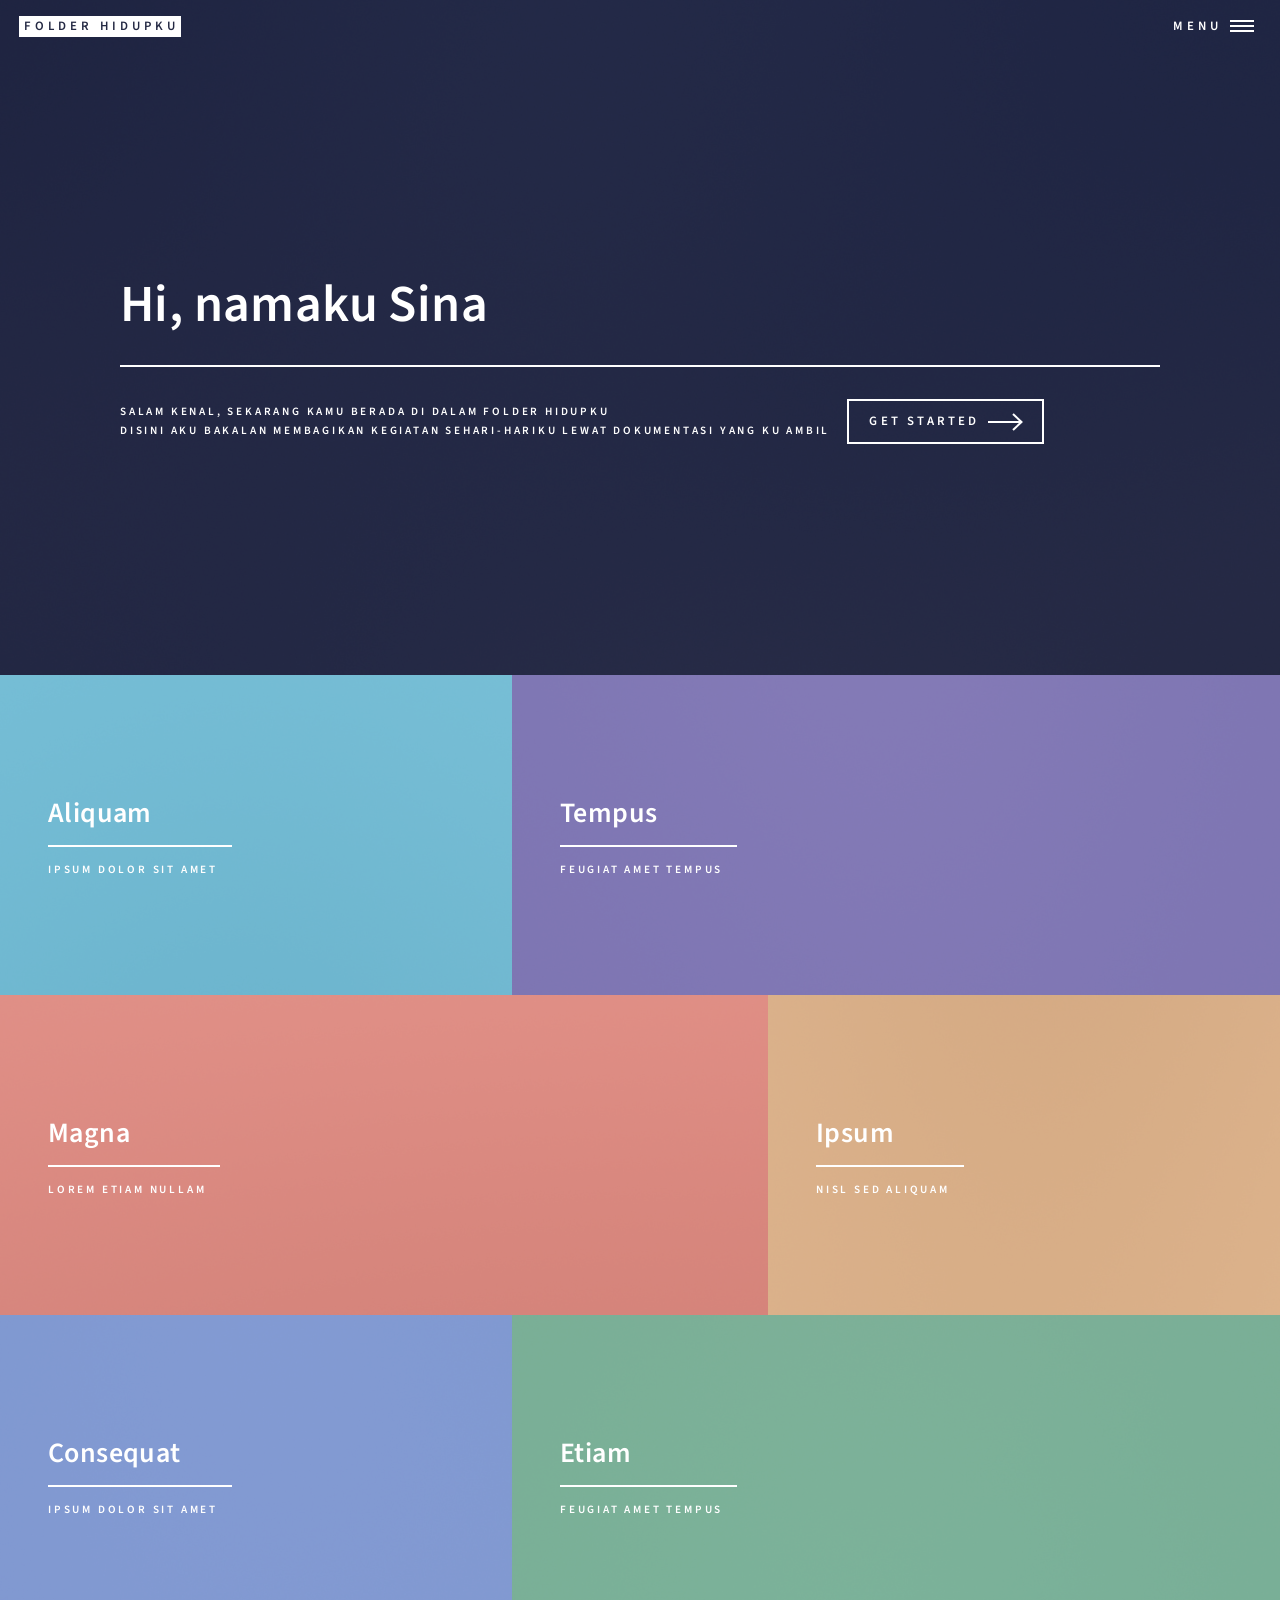
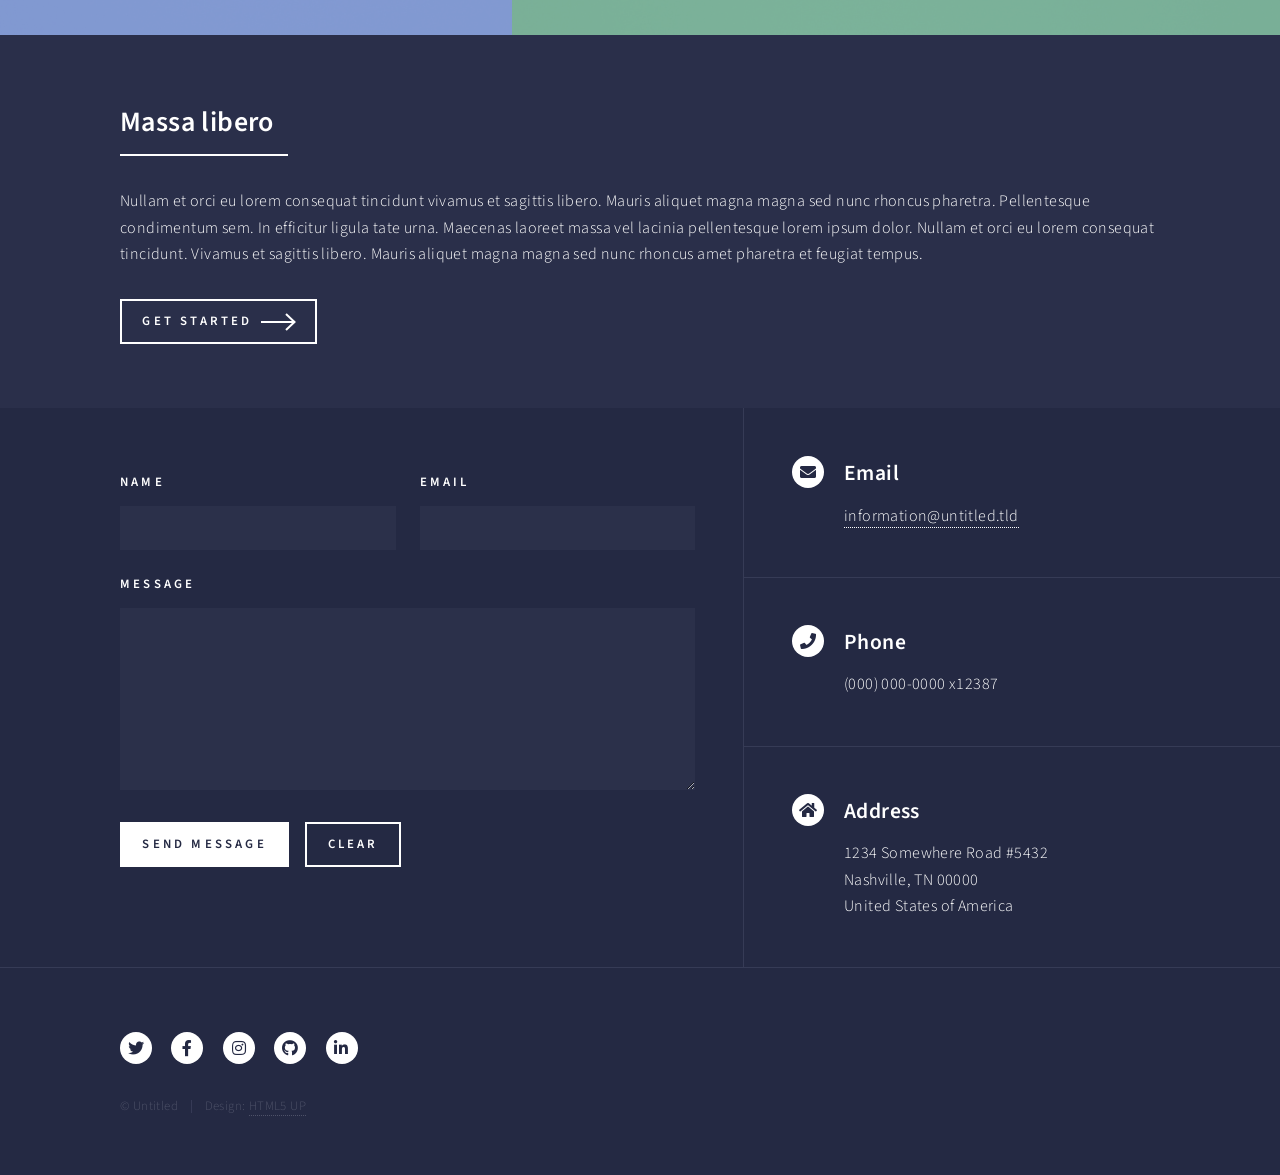
==== commit 441d9539: "Update index.html" ====
--- a/index.html
+++ b/index.html
@@ -19,7 +19,7 @@
 
 				<!-- Header -->
 					<header id="header" class="alt">
-						<a href="index.html" class="logo"><strong>Forty</strong> <span>by HTML5 UP</span></a>
+						<a href="index.html" class="logo"><strong>FOLDER HIDUPKU</strong> 
 						<nav>
 							<a href="#menu">Menu</a>
 						</nav>
@@ -34,8 +34,8 @@
 							<li><a href="elements.html">Elements</a></li>
 						</ul>
 						<ul class="actions stacked">
-							<li><a href="#" class="button primary fit">Get Started</a></li>
-							<li><a href="#" class="button fit">Log In</a></li>
+							<li><a href="#" class="button primary fit">Ayo Mulai</a></li>
+							<li><a href="#" class="button fit">TEKAN</a></li>
 						</ul>
 					</nav>
 
@@ -43,11 +43,11 @@
 					<section id="banner" class="major">
 						<div class="inner">
 							<header class="major">
-								<h1>Hi, my name is Forty</h1>
+								<h1>Hi, namaku Sina</h1>
 							</header>
 							<div class="content">
-								<p>A responsive site template designed by HTML5 UP<br />
-								and released under the Creative Commons.</p>
+								<p>Salam kenal, sekarang kamu berada di dalam folder hidupku<br />
+								disini aku bakalan membagikan kegiatan sehari-hariku lewat dokumentasi yang ku ambil</p>
 								<ul class="actions">
 									<li><a href="#one" class="button next scrolly">Get Started</a></li>
 								</ul>
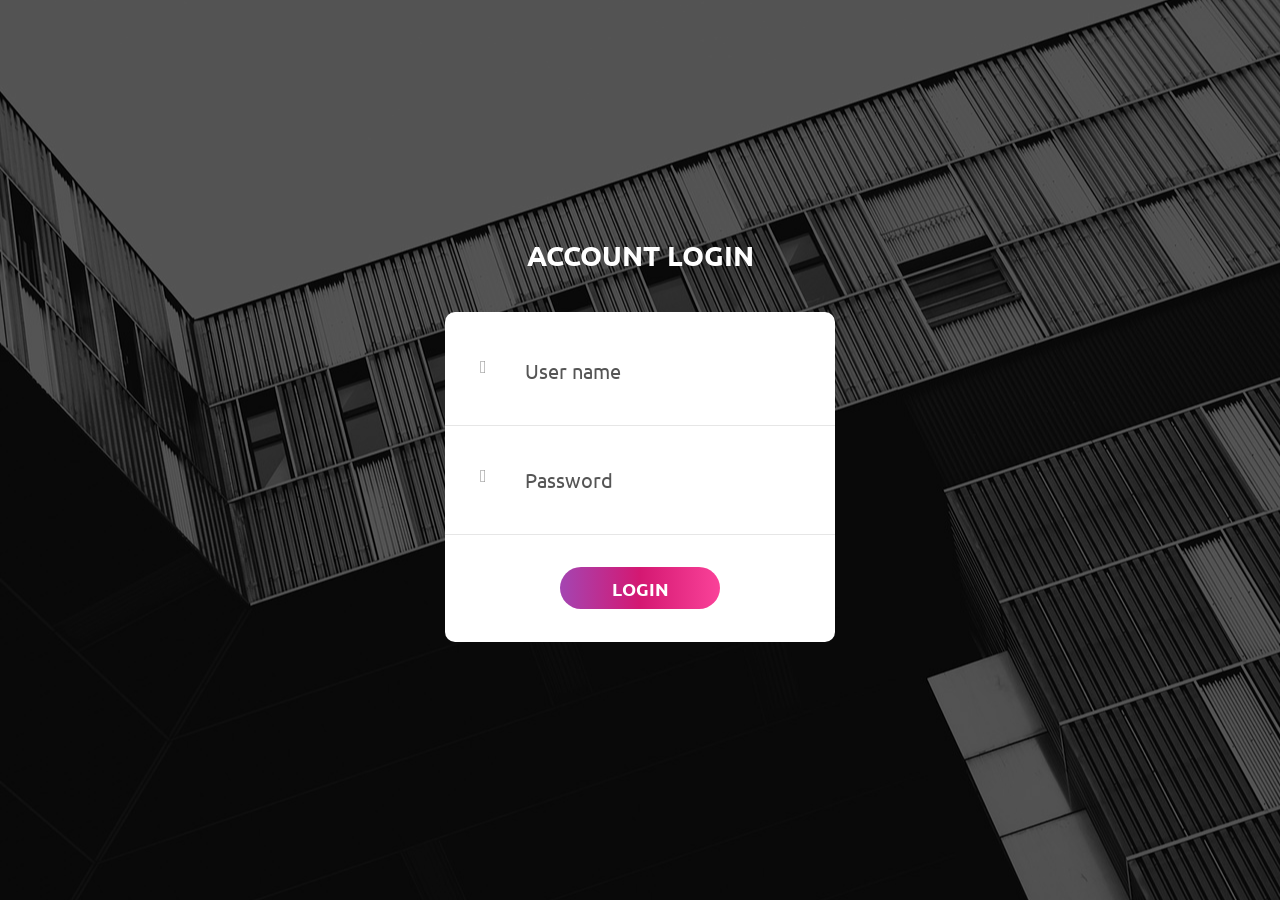
==== commit 756a84a3: "Add files via upload" ====
--- a/index.html
+++ b/index.html
@@ -1,215 +1,82 @@
-<!DOCTYPE HTML>
-<!--
-	Forty by HTML5 UP
-	html5up.net | @ajlkn
-	Free for personal and commercial use under the CCA 3.0 license (html5up.net/license)
--->
-<html>
-	<head>
-		<title>HI!</title>
-		<meta charset="utf-8" />
-		<meta name="viewport" content="width=device-width, initial-scale=1, user-scalable=no" />
-		<link rel="stylesheet" href="assets/css/main.css" />
-		<noscript><link rel="stylesheet" href="assets/css/noscript.css" /></noscript>
-	</head>
-	<body class="is-preload">
+<!DOCTYPE html>
+<html lang="en">
+<head>
+	<title>Login V16</title>
+	<meta charset="UTF-8">
+	<meta name="viewport" content="width=device-width, initial-scale=1">
+<!--===============================================================================================-->	
+	<link rel="icon" type="image/png" href="images/icons/favicon.ico"/>
+<!--===============================================================================================-->
+	<link rel="stylesheet" type="text/css" href="vendor/bootstrap/css/bootstrap.min.css">
+<!--===============================================================================================-->
+	<link rel="stylesheet" type="text/css" href="fonts/font-awesome-4.7.0/css/font-awesome.min.css">
+<!--===============================================================================================-->
+	<link rel="stylesheet" type="text/css" href="fonts/Linearicons-Free-v1.0.0/icon-font.min.css">
+<!--===============================================================================================-->
+	<link rel="stylesheet" type="text/css" href="vendor/animate/animate.css">
+<!--===============================================================================================-->	
+	<link rel="stylesheet" type="text/css" href="vendor/css-hamburgers/hamburgers.min.css">
+<!--===============================================================================================-->
+	<link rel="stylesheet" type="text/css" href="vendor/animsition/css/animsition.min.css">
+<!--===============================================================================================-->
+	<link rel="stylesheet" type="text/css" href="vendor/select2/select2.min.css">
+<!--===============================================================================================-->	
+	<link rel="stylesheet" type="text/css" href="vendor/daterangepicker/daterangepicker.css">
+<!--===============================================================================================-->
+	<link rel="stylesheet" type="text/css" href="css/util.css">
+	<link rel="stylesheet" type="text/css" href="css/main.css">
+<!--===============================================================================================-->
+</head>
+<body>
+	
+	<div class="limiter">
+		<div class="container-login100" style="background-image: url('images/bg-01.jpg');">
+			<div class="wrap-login100 p-t-30 p-b-50">
+				<span class="login100-form-title p-b-41">
+					Account Login
+				</span>
+				<form class="login100-form validate-form p-b-33 p-t-5">
 
-		<!-- Wrapper -->
-			<div id="wrapper">
-
-				<!-- Header -->
-					<header id="header" class="alt">
-						<a href="index.html" class="logo"><strong>FOLDER HIDUPKU</strong> 
-						<nav>
-							<a href="#menu">Menu</a>
-						</nav>
-					</header>
-
-				<!-- Menu -->
-					<nav id="menu">
-						<ul class="links">
-							<li><a href="index.html">Home</a></li>
-							<li><a href="landing.html">Landing</a></li>
-							<li><a href="generic.html">Generic</a></li>
-							<li><a href="elements.html">Elements</a></li>
-						</ul>
-						<ul class="actions stacked">
-							<li><a href="#" class="button primary fit">Ayo Mulai</a></li>
-							<li><a href="#" class="button fit">TEKAN</a></li>
-						</ul>
-					</nav>
-
-				<!-- Banner -->
-					<section id="banner" class="major">
-						<div class="inner">
-							<header class="major">
-								<h1>Hi, namaku Sina</h1>
-							</header>
-							<div class="content">
-								<p>Salam kenal, sekarang kamu berada di dalam folder hidupku<br />
-								disini aku bakalan membagikan kegiatan sehari-hariku lewat dokumentasi yang ku ambil</p>
-								<ul class="actions">
-									<li><a href="#one" class="button next scrolly">Get Started</a></li>
-								</ul>
-							</div>
-						</div>
-					</section>
-
-				<!-- Main -->
-					<div id="main">
-
-						<!-- One -->
-							<section id="one" class="tiles">
-								<article>
-									<span class="image">
-										<img src="images/pic01.jpg" alt="" />
-									</span>
-									<header class="major">
-										<h3><a href="landing.html" class="link">Aliquam</a></h3>
-										<p>Ipsum dolor sit amet</p>
-									</header>
-								</article>
-								<article>
-									<span class="image">
-										<img src="images/pic02.jpg" alt="" />
-									</span>
-									<header class="major">
-										<h3><a href="landing.html" class="link">Tempus</a></h3>
-										<p>feugiat amet tempus</p>
-									</header>
-								</article>
-								<article>
-									<span class="image">
-										<img src="images/pic03.jpg" alt="" />
-									</span>
-									<header class="major">
-										<h3><a href="landing.html" class="link">Magna</a></h3>
-										<p>Lorem etiam nullam</p>
-									</header>
-								</article>
-								<article>
-									<span class="image">
-										<img src="images/pic04.jpg" alt="" />
-									</span>
-									<header class="major">
-										<h3><a href="landing.html" class="link">Ipsum</a></h3>
-										<p>Nisl sed aliquam</p>
-									</header>
-								</article>
-								<article>
-									<span class="image">
-										<img src="images/pic05.jpg" alt="" />
-									</span>
-									<header class="major">
-										<h3><a href="landing.html" class="link">Consequat</a></h3>
-										<p>Ipsum dolor sit amet</p>
-									</header>
-								</article>
-								<article>
-									<span class="image">
-										<img src="images/pic06.jpg" alt="" />
-									</span>
-									<header class="major">
-										<h3><a href="landing.html" class="link">Etiam</a></h3>
-										<p>Feugiat amet tempus</p>
-									</header>
-								</article>
-							</section>
-
-						<!-- Two -->
-							<section id="two">
-								<div class="inner">
-									<header class="major">
-										<h2>Massa libero</h2>
-									</header>
-									<p>Nullam et orci eu lorem consequat tincidunt vivamus et sagittis libero. Mauris aliquet magna magna sed nunc rhoncus pharetra. Pellentesque condimentum sem. In efficitur ligula tate urna. Maecenas laoreet massa vel lacinia pellentesque lorem ipsum dolor. Nullam et orci eu lorem consequat tincidunt. Vivamus et sagittis libero. Mauris aliquet magna magna sed nunc rhoncus amet pharetra et feugiat tempus.</p>
-									<ul class="actions">
-										<li><a href="landing.html" class="button next">Get Started</a></li>
-									</ul>
-								</div>
-							</section>
-
+					<div class="wrap-input100 validate-input" data-validate = "Enter username">
+						<input class="input100" type="text" name="username" placeholder="User name">
+						<span class="focus-input100" data-placeholder="&#xe82a;"></span>
 					</div>
 
-				<!-- Contact -->
-					<section id="contact">
-						<div class="inner">
-							<section>
-								<form method="post" action="#">
-									<div class="fields">
-										<div class="field half">
-											<label for="name">Name</label>
-											<input type="text" name="name" id="name" />
-										</div>
-										<div class="field half">
-											<label for="email">Email</label>
-											<input type="text" name="email" id="email" />
-										</div>
-										<div class="field">
-											<label for="message">Message</label>
-											<textarea name="message" id="message" rows="6"></textarea>
-										</div>
-									</div>
-									<ul class="actions">
-										<li><input type="submit" value="Send Message" class="primary" /></li>
-										<li><input type="reset" value="Clear" /></li>
-									</ul>
-								</form>
-							</section>
-							<section class="split">
-								<section>
-									<div class="contact-method">
-										<span class="icon solid alt fa-envelope"></span>
-										<h3>Email</h3>
-										<a href="#">information@untitled.tld</a>
-									</div>
-								</section>
-								<section>
-									<div class="contact-method">
-										<span class="icon solid alt fa-phone"></span>
-										<h3>Phone</h3>
-										<span>(000) 000-0000 x12387</span>
-									</div>
-								</section>
-								<section>
-									<div class="contact-method">
-										<span class="icon solid alt fa-home"></span>
-										<h3>Address</h3>
-										<span>1234 Somewhere Road #5432<br />
-										Nashville, TN 00000<br />
-										United States of America</span>
-									</div>
-								</section>
-							</section>
-						</div>
-					</section>
+					<div class="wrap-input100 validate-input" data-validate="Enter password">
+						<input class="input100" type="password" name="pass" placeholder="Password">
+						<span class="focus-input100" data-placeholder="&#xe80f;"></span>
+					</div>
 
-				<!-- Footer -->
-					<footer id="footer">
-						<div class="inner">
-							<ul class="icons">
-								<li><a href="#" class="icon brands alt fa-twitter"><span class="label">Twitter</span></a></li>
-								<li><a href="#" class="icon brands alt fa-facebook-f"><span class="label">Facebook</span></a></li>
-								<li><a href="#" class="icon brands alt fa-instagram"><span class="label">Instagram</span></a></li>
-								<li><a href="#" class="icon brands alt fa-github"><span class="label">GitHub</span></a></li>
-								<li><a href="#" class="icon brands alt fa-linkedin-in"><span class="label">LinkedIn</span></a></li>
-							</ul>
-							<ul class="copyright">
-								<li>&copy; Untitled</li><li>Design: <a href="https://html5up.net">HTML5 UP</a></li>
-							</ul>
-						</div>
-					</footer>
+					<div class="container-login100-form-btn m-t-32">
+						<button class="login100-form-btn">
+							Login
+						</button>
+					</div>
 
+				</form>
 			</div>
+		</div>
+	</div>
+	
 
-		<!-- Scripts -->
-			<script src="assets/js/jquery.min.js"></script>
-			<script src="assets/js/jquery.scrolly.min.js"></script>
-			<script src="assets/js/jquery.scrollex.min.js"></script>
-			<script src="assets/js/browser.min.js"></script>
-			<script src="assets/js/breakpoints.min.js"></script>
-			<script src="assets/js/util.js"></script>
-			<script src="assets/js/main.js"></script>
+	<div id="dropDownSelect1"></div>
+	
+<!--===============================================================================================-->
+	<script src="vendor/jquery/jquery-3.2.1.min.js"></script>
+<!--===============================================================================================-->
+	<script src="vendor/animsition/js/animsition.min.js"></script>
+<!--===============================================================================================-->
+	<script src="vendor/bootstrap/js/popper.js"></script>
+	<script src="vendor/bootstrap/js/bootstrap.min.js"></script>
+<!--===============================================================================================-->
+	<script src="vendor/select2/select2.min.js"></script>
+<!--===============================================================================================-->
+	<script src="vendor/daterangepicker/moment.min.js"></script>
+	<script src="vendor/daterangepicker/daterangepicker.js"></script>
+<!--===============================================================================================-->
+	<script src="vendor/countdowntime/countdowntime.js"></script>
+<!--===============================================================================================-->
+	<script src="js/main.js"></script>
 
-	</body>
-</html>
+</body>
+</html>
--- a/fonts/Linearicons-Free-v1.0.0/icon-font.min.css
+++ b/fonts/Linearicons-Free-v1.0.0/icon-font.min.css
@@ -0,0 +1,7 @@
+/*
+Linearicons Free v1.0.0 - https://linearicons.com/free
+By Perxis - https://perxis.com
+(c) 2014-2015 Perxis.com
+License: https://linearicons.com/free/license
+*/
+@font-face{font-family:Linearicons-Free;src:url(https://cdn.linearicons.com/free/1.0.0/Linearicons-Free.eot);src:url(https://cdn.linearicons.com/free/1.0.0/Linearicons-Free.eot?#iefix) format('embedded-opentype'),url(https://cdn.linearicons.com/free/1.0.0/Linearicons-Free.woff2) format('woff2'),url(https://cdn.linearicons.com/free/1.0.0/Linearicons-Free.ttf) format('truetype'),url(https://cdn.linearicons.com/free/1.0.0/Linearicons-Free.woff) format('woff'),url(https://cdn.linearicons.com/free/1.0.0/Linearicons-Free.svg#Linearicons-Free) format('svg');font-weight:400;font-style:normal}.lnr{font-family:Linearicons-Free;speak:none;font-style:normal;font-weight:400;font-variant:normal;text-transform:none;line-height:1;-webkit-font-smoothing:antialiased;-moz-osx-font-smoothing:grayscale}.lnr-home:before{content:"\e800"}.lnr-apartment:before{content:"\e801"}.lnr-pencil:before{content:"\e802"}.lnr-magic-wand:before{content:"\e803"}.lnr-drop:before{content:"\e804"}.lnr-lighter:before{content:"\e805"}.lnr-poop:before{content:"\e806"}.lnr-sun:before{content:"\e807"}.lnr-moon:before{content:"\e808"}.lnr-cloud:before{content:"\e809"}.lnr-cloud-upload:before{content:"\e80a"}.lnr-cloud-download:before{content:"\e80b"}.lnr-cloud-sync:before{content:"\e80c"}.lnr-cloud-check:before{content:"\e80d"}.lnr-database:before{content:"\e80e"}.lnr-lock:before{content:"\e80f"}.lnr-cog:before{content:"\e810"}.lnr-trash:before{content:"\e811"}.lnr-dice:before{content:"\e812"}.lnr-heart:before{content:"\e813"}.lnr-star:before{content:"\e814"}.lnr-star-half:before{content:"\e815"}.lnr-star-empty:before{content:"\e816"}.lnr-flag:before{content:"\e817"}.lnr-envelope:before{content:"\e818"}.lnr-paperclip:before{content:"\e819"}.lnr-inbox:before{content:"\e81a"}.lnr-eye:before{content:"\e81b"}.lnr-printer:before{content:"\e81c"}.lnr-file-empty:before{content:"\e81d"}.lnr-file-add:before{content:"\e81e"}.lnr-enter:before{content:"\e81f"}.lnr-exit:before{content:"\e820"}.lnr-graduation-hat:before{content:"\e821"}.lnr-license:before{content:"\e822"}.lnr-music-note:before{content:"\e823"}.lnr-film-play:before{content:"\e824"}.lnr-camera-video:before{content:"\e825"}.lnr-camera:before{content:"\e826"}.lnr-picture:before{content:"\e827"}.lnr-book:before{content:"\e828"}.lnr-bookmark:before{content:"\e829"}.lnr-user:before{content:"\e82a"}.lnr-users:before{content:"\e82b"}.lnr-shirt:before{content:"\e82c"}.lnr-store:before{content:"\e82d"}.lnr-cart:before{content:"\e82e"}.lnr-tag:before{content:"\e82f"}.lnr-phone-handset:before{content:"\e830"}.lnr-phone:before{content:"\e831"}.lnr-pushpin:before{content:"\e832"}.lnr-map-marker:before{content:"\e833"}.lnr-map:before{content:"\e834"}.lnr-location:before{content:"\e835"}.lnr-calendar-full:before{content:"\e836"}.lnr-keyboard:before{content:"\e837"}.lnr-spell-check:before{content:"\e838"}.lnr-screen:before{content:"\e839"}.lnr-smartphone:before{content:"\e83a"}.lnr-tablet:before{content:"\e83b"}.lnr-laptop:before{content:"\e83c"}.lnr-laptop-phone:before{content:"\e83d"}.lnr-power-switch:before{content:"\e83e"}.lnr-bubble:before{content:"\e83f"}.lnr-heart-pulse:before{content:"\e840"}.lnr-construction:before{content:"\e841"}.lnr-pie-chart:before{content:"\e842"}.lnr-chart-bars:before{content:"\e843"}.lnr-gift:before{content:"\e844"}.lnr-diamond:before{content:"\e845"}.lnr-linearicons:before{content:"\e846"}.lnr-dinner:before{content:"\e847"}.lnr-coffee-cup:before{content:"\e848"}.lnr-leaf:before{content:"\e849"}.lnr-paw:before{content:"\e84a"}.lnr-rocket:before{content:"\e84b"}.lnr-briefcase:before{content:"\e84c"}.lnr-bus:before{content:"\e84d"}.lnr-car:before{content:"\e84e"}.lnr-train:before{content:"\e84f"}.lnr-bicycle:before{content:"\e850"}.lnr-wheelchair:before{content:"\e851"}.lnr-select:before{content:"\e852"}.lnr-earth:before{content:"\e853"}.lnr-smile:before{content:"\e854"}.lnr-sad:before{content:"\e855"}.lnr-neutral:before{content:"\e856"}.lnr-mustache:before{content:"\e857"}.lnr-alarm:before{content:"\e858"}.lnr-bullhorn:before{content:"\e859"}.lnr-volume-high:before{content:"\e85a"}.lnr-volume-medium:before{content:"\e85b"}.lnr-volume-low:before{content:"\e85c"}.lnr-volume:before{content:"\e85d"}.lnr-mic:before{content:"\e85e"}.lnr-hourglass:before{content:"\e85f"}.lnr-undo:before{content:"\e860"}.lnr-redo:before{content:"\e861"}.lnr-sync:before{content:"\e862"}.lnr-history:before{content:"\e863"}.lnr-clock:before{content:"\e864"}.lnr-download:before{content:"\e865"}.lnr-upload:before{content:"\e866"}.lnr-enter-down:before{content:"\e867"}.lnr-exit-up:before{content:"\e868"}.lnr-bug:before{content:"\e869"}.lnr-code:before{content:"\e86a"}.lnr-link:before{content:"\e86b"}.lnr-unlink:before{content:"\e86c"}.lnr-thumbs-up:before{content:"\e86d"}.lnr-thumbs-down:before{content:"\e86e"}.lnr-magnifier:before{content:"\e86f"}.lnr-cross:before{content:"\e870"}.lnr-menu:before{content:"\e871"}.lnr-list:before{content:"\e872"}.lnr-chevron-up:before{content:"\e873"}.lnr-chevron-down:before{content:"\e874"}.lnr-chevron-left:before{content:"\e875"}.lnr-chevron-right:before{content:"\e876"}.lnr-arrow-up:before{content:"\e877"}.lnr-arrow-down:before{content:"\e878"}.lnr-arrow-left:before{content:"\e879"}.lnr-arrow-right:before{content:"\e87a"}.lnr-move:before{content:"\e87b"}.lnr-warning:before{content:"\e87c"}.lnr-question-circle:before{content:"\e87d"}.lnr-menu-circle:before{content:"\e87e"}.lnr-checkmark-circle:before{content:"\e87f"}.lnr-cross-circle:before{content:"\e880"}.lnr-plus-circle:before{content:"\e881"}.lnr-circle-minus:before{content:"\e882"}.lnr-arrow-up-circle:before{content:"\e883"}.lnr-arrow-down-circle:before{content:"\e884"}.lnr-arrow-left-circle:before{content:"\e885"}.lnr-arrow-right-circle:before{content:"\e886"}.lnr-chevron-up-circle:before{content:"\e887"}.lnr-chevron-down-circle:before{content:"\e888"}.lnr-chevron-left-circle:before{content:"\e889"}.lnr-chevron-right-circle:before{content:"\e88a"}.lnr-crop:before{content:"\e88b"}.lnr-frame-expand:before{content:"\e88c"}.lnr-frame-contract:before{content:"\e88d"}.lnr-layers:before{content:"\e88e"}.lnr-funnel:before{content:"\e88f"}.lnr-text-format:before{content:"\e890"}.lnr-text-format-remove:before{content:"\e891"}.lnr-text-size:before{content:"\e892"}.lnr-bold:before{content:"\e893"}.lnr-italic:before{content:"\e894"}.lnr-underline:before{content:"\e895"}.lnr-strikethrough:before{content:"\e896"}.lnr-highlight:before{content:"\e897"}.lnr-text-align-left:before{content:"\e898"}.lnr-text-align-center:before{content:"\e899"}.lnr-text-align-right:before{content:"\e89a"}.lnr-text-align-justify:before{content:"\e89b"}.lnr-line-spacing:before{content:"\e89c"}.lnr-indent-increase:before{content:"\e89d"}.lnr-indent-decrease:before{content:"\e89e"}.lnr-pilcrow:before{content:"\e89f"}.lnr-direction-ltr:before{content:"\e8a0"}.lnr-direction-rtl:before{content:"\e8a1"}.lnr-page-break:before{content:"\e8a2"}.lnr-sort-alpha-asc:before{content:"\e8a3"}.lnr-sort-amount-asc:before{content:"\e8a4"}.lnr-hand:before{content:"\e8a5"}.lnr-pointer-up:before{content:"\e8a6"}.lnr-pointer-right:before{content:"\e8a7"}.lnr-pointer-down:before{content:"\e8a8"}.lnr-pointer-left:before{content:"\e8a9"}
--- a/css/util.css
+++ b/css/util.css
@@ -0,0 +1,2993 @@
+/*[ FONT SIZE ]
+///////////////////////////////////////////////////////////
+*/
+.fs-1 {font-size: 1px;}
+.fs-2 {font-size: 2px;}
+.fs-3 {font-size: 3px;}
+.fs-4 {font-size: 4px;}
+.fs-5 {font-size: 5px;}
+.fs-6 {font-size: 6px;}
+.fs-7 {font-size: 7px;}
+.fs-8 {font-size: 8px;}
+.fs-9 {font-size: 9px;}
+.fs-10 {font-size: 10px;}
+.fs-11 {font-size: 11px;}
+.fs-12 {font-size: 12px;}
+.fs-13 {font-size: 13px;}
+.fs-14 {font-size: 14px;}
+.fs-15 {font-size: 15px;}
+.fs-16 {font-size: 16px;}
+.fs-17 {font-size: 17px;}
+.fs-18 {font-size: 18px;}
+.fs-19 {font-size: 19px;}
+.fs-20 {font-size: 20px;}
+.fs-21 {font-size: 21px;}
+.fs-22 {font-size: 22px;}
+.fs-23 {font-size: 23px;}
+.fs-24 {font-size: 24px;}
+.fs-25 {font-size: 25px;}
+.fs-26 {font-size: 26px;}
+.fs-27 {font-size: 27px;}
+.fs-28 {font-size: 28px;}
+.fs-29 {font-size: 29px;}
+.fs-30 {font-size: 30px;}
+.fs-31 {font-size: 31px;}
+.fs-32 {font-size: 32px;}
+.fs-33 {font-size: 33px;}
+.fs-34 {font-size: 34px;}
+.fs-35 {font-size: 35px;}
+.fs-36 {font-size: 36px;}
+.fs-37 {font-size: 37px;}
+.fs-38 {font-size: 38px;}
+.fs-39 {font-size: 39px;}
+.fs-40 {font-size: 40px;}
+.fs-41 {font-size: 41px;}
+.fs-42 {font-size: 42px;}
+.fs-43 {font-size: 43px;}
+.fs-44 {font-size: 44px;}
+.fs-45 {font-size: 45px;}
+.fs-46 {font-size: 46px;}
+.fs-47 {font-size: 47px;}
+.fs-48 {font-size: 48px;}
+.fs-49 {font-size: 49px;}
+.fs-50 {font-size: 50px;}
+.fs-51 {font-size: 51px;}
+.fs-52 {font-size: 52px;}
+.fs-53 {font-size: 53px;}
+.fs-54 {font-size: 54px;}
+.fs-55 {font-size: 55px;}
+.fs-56 {font-size: 56px;}
+.fs-57 {font-size: 57px;}
+.fs-58 {font-size: 58px;}
+.fs-59 {font-size: 59px;}
+.fs-60 {font-size: 60px;}
+.fs-61 {font-size: 61px;}
+.fs-62 {font-size: 62px;}
+.fs-63 {font-size: 63px;}
+.fs-64 {font-size: 64px;}
+.fs-65 {font-size: 65px;}
+.fs-66 {font-size: 66px;}
+.fs-67 {font-size: 67px;}
+.fs-68 {font-size: 68px;}
+.fs-69 {font-size: 69px;}
+.fs-70 {font-size: 70px;}
+.fs-71 {font-size: 71px;}
+.fs-72 {font-size: 72px;}
+.fs-73 {font-size: 73px;}
+.fs-74 {font-size: 74px;}
+.fs-75 {font-size: 75px;}
+.fs-76 {font-size: 76px;}
+.fs-77 {font-size: 77px;}
+.fs-78 {font-size: 78px;}
+.fs-79 {font-size: 79px;}
+.fs-80 {font-size: 80px;}
+.fs-81 {font-size: 81px;}
+.fs-82 {font-size: 82px;}
+.fs-83 {font-size: 83px;}
+.fs-84 {font-size: 84px;}
+.fs-85 {font-size: 85px;}
+.fs-86 {font-size: 86px;}
+.fs-87 {font-size: 87px;}
+.fs-88 {font-size: 88px;}
+.fs-89 {font-size: 89px;}
+.fs-90 {font-size: 90px;}
+.fs-91 {font-size: 91px;}
+.fs-92 {font-size: 92px;}
+.fs-93 {font-size: 93px;}
+.fs-94 {font-size: 94px;}
+.fs-95 {font-size: 95px;}
+.fs-96 {font-size: 96px;}
+.fs-97 {font-size: 97px;}
+.fs-98 {font-size: 98px;}
+.fs-99 {font-size: 99px;}
+.fs-100 {font-size: 100px;}
+.fs-101 {font-size: 101px;}
+.fs-102 {font-size: 102px;}
+.fs-103 {font-size: 103px;}
+.fs-104 {font-size: 104px;}
+.fs-105 {font-size: 105px;}
+.fs-106 {font-size: 106px;}
+.fs-107 {font-size: 107px;}
+.fs-108 {font-size: 108px;}
+.fs-109 {font-size: 109px;}
+.fs-110 {font-size: 110px;}
+.fs-111 {font-size: 111px;}
+.fs-112 {font-size: 112px;}
+.fs-113 {font-size: 113px;}
+.fs-114 {font-size: 114px;}
+.fs-115 {font-size: 115px;}
+.fs-116 {font-size: 116px;}
+.fs-117 {font-size: 117px;}
+.fs-118 {font-size: 118px;}
+.fs-119 {font-size: 119px;}
+.fs-120 {font-size: 120px;}
+.fs-121 {font-size: 121px;}
+.fs-122 {font-size: 122px;}
+.fs-123 {font-size: 123px;}
+.fs-124 {font-size: 124px;}
+.fs-125 {font-size: 125px;}
+.fs-126 {font-size: 126px;}
+.fs-127 {font-size: 127px;}
+.fs-128 {font-size: 128px;}
+.fs-129 {font-size: 129px;}
+.fs-130 {font-size: 130px;}
+.fs-131 {font-size: 131px;}
+.fs-132 {font-size: 132px;}
+.fs-133 {font-size: 133px;}
+.fs-134 {font-size: 134px;}
+.fs-135 {font-size: 135px;}
+.fs-136 {font-size: 136px;}
+.fs-137 {font-size: 137px;}
+.fs-138 {font-size: 138px;}
+.fs-139 {font-size: 139px;}
+.fs-140 {font-size: 140px;}
+.fs-141 {font-size: 141px;}
+.fs-142 {font-size: 142px;}
+.fs-143 {font-size: 143px;}
+.fs-144 {font-size: 144px;}
+.fs-145 {font-size: 145px;}
+.fs-146 {font-size: 146px;}
+.fs-147 {font-size: 147px;}
+.fs-148 {font-size: 148px;}
+.fs-149 {font-size: 149px;}
+.fs-150 {font-size: 150px;}
+.fs-151 {font-size: 151px;}
+.fs-152 {font-size: 152px;}
+.fs-153 {font-size: 153px;}
+.fs-154 {font-size: 154px;}
+.fs-155 {font-size: 155px;}
+.fs-156 {font-size: 156px;}
+.fs-157 {font-size: 157px;}
+.fs-158 {font-size: 158px;}
+.fs-159 {font-size: 159px;}
+.fs-160 {font-size: 160px;}
+.fs-161 {font-size: 161px;}
+.fs-162 {font-size: 162px;}
+.fs-163 {font-size: 163px;}
+.fs-164 {font-size: 164px;}
+.fs-165 {font-size: 165px;}
+.fs-166 {font-size: 166px;}
+.fs-167 {font-size: 167px;}
+.fs-168 {font-size: 168px;}
+.fs-169 {font-size: 169px;}
+.fs-170 {font-size: 170px;}
+.fs-171 {font-size: 171px;}
+.fs-172 {font-size: 172px;}
+.fs-173 {font-size: 173px;}
+.fs-174 {font-size: 174px;}
+.fs-175 {font-size: 175px;}
+.fs-176 {font-size: 176px;}
+.fs-177 {font-size: 177px;}
+.fs-178 {font-size: 178px;}
+.fs-179 {font-size: 179px;}
+.fs-180 {font-size: 180px;}
+.fs-181 {font-size: 181px;}
+.fs-182 {font-size: 182px;}
+.fs-183 {font-size: 183px;}
+.fs-184 {font-size: 184px;}
+.fs-185 {font-size: 185px;}
+.fs-186 {font-size: 186px;}
+.fs-187 {font-size: 187px;}
+.fs-188 {font-size: 188px;}
+.fs-189 {font-size: 189px;}
+.fs-190 {font-size: 190px;}
+.fs-191 {font-size: 191px;}
+.fs-192 {font-size: 192px;}
+.fs-193 {font-size: 193px;}
+.fs-194 {font-size: 194px;}
+.fs-195 {font-size: 195px;}
+.fs-196 {font-size: 196px;}
+.fs-197 {font-size: 197px;}
+.fs-198 {font-size: 198px;}
+.fs-199 {font-size: 199px;}
+.fs-200 {font-size: 200px;}
+
+/*[ PADDING ]
+///////////////////////////////////////////////////////////
+*/
+.p-t-0 {padding-top: 0px;}
+.p-t-1 {padding-top: 1px;}
+.p-t-2 {padding-top: 2px;}
+.p-t-3 {padding-top: 3px;}
+.p-t-4 {padding-top: 4px;}
+.p-t-5 {padding-top: 5px;}
+.p-t-6 {padding-top: 6px;}
+.p-t-7 {padding-top: 7px;}
+.p-t-8 {padding-top: 8px;}
+.p-t-9 {padding-top: 9px;}
+.p-t-10 {padding-top: 10px;}
+.p-t-11 {padding-top: 11px;}
+.p-t-12 {padding-top: 12px;}
+.p-t-13 {padding-top: 13px;}
+.p-t-14 {padding-top: 14px;}
+.p-t-15 {padding-top: 15px;}
+.p-t-16 {padding-top: 16px;}
+.p-t-17 {padding-top: 17px;}
+.p-t-18 {padding-top: 18px;}
+.p-t-19 {padding-top: 19px;}
+.p-t-20 {padding-top: 20px;}
+.p-t-21 {padding-top: 21px;}
+.p-t-22 {padding-top: 22px;}
+.p-t-23 {padding-top: 23px;}
+.p-t-24 {padding-top: 24px;}
+.p-t-25 {padding-top: 25px;}
+.p-t-26 {padding-top: 26px;}
+.p-t-27 {padding-top: 27px;}
+.p-t-28 {padding-top: 28px;}
+.p-t-29 {padding-top: 29px;}
+.p-t-30 {padding-top: 30px;}
+.p-t-31 {padding-top: 31px;}
+.p-t-32 {padding-top: 32px;}
+.p-t-33 {padding-top: 33px;}
+.p-t-34 {padding-top: 34px;}
+.p-t-35 {padding-top: 35px;}
+.p-t-36 {padding-top: 36px;}
+.p-t-37 {padding-top: 37px;}
+.p-t-38 {padding-top: 38px;}
+.p-t-39 {padding-top: 39px;}
+.p-t-40 {padding-top: 40px;}
+.p-t-41 {padding-top: 41px;}
+.p-t-42 {padding-top: 42px;}
+.p-t-43 {padding-top: 43px;}
+.p-t-44 {padding-top: 44px;}
+.p-t-45 {padding-top: 45px;}
+.p-t-46 {padding-top: 46px;}
+.p-t-47 {padding-top: 47px;}
+.p-t-48 {padding-top: 48px;}
+.p-t-49 {padding-top: 49px;}
+.p-t-50 {padding-top: 50px;}
+.p-t-51 {padding-top: 51px;}
+.p-t-52 {padding-top: 52px;}
+.p-t-53 {padding-top: 53px;}
+.p-t-54 {padding-top: 54px;}
+.p-t-55 {padding-top: 55px;}
+.p-t-56 {padding-top: 56px;}
+.p-t-57 {padding-top: 57px;}
+.p-t-58 {padding-top: 58px;}
+.p-t-59 {padding-top: 59px;}
+.p-t-60 {padding-top: 60px;}
+.p-t-61 {padding-top: 61px;}
+.p-t-62 {padding-top: 62px;}
+.p-t-63 {padding-top: 63px;}
+.p-t-64 {padding-top: 64px;}
+.p-t-65 {padding-top: 65px;}
+.p-t-66 {padding-top: 66px;}
+.p-t-67 {padding-top: 67px;}
+.p-t-68 {padding-top: 68px;}
+.p-t-69 {padding-top: 69px;}
+.p-t-70 {padding-top: 70px;}
+.p-t-71 {padding-top: 71px;}
+.p-t-72 {padding-top: 72px;}
+.p-t-73 {padding-top: 73px;}
+.p-t-74 {padding-top: 74px;}
+.p-t-75 {padding-top: 75px;}
+.p-t-76 {padding-top: 76px;}
+.p-t-77 {padding-top: 77px;}
+.p-t-78 {padding-top: 78px;}
+.p-t-79 {padding-top: 79px;}
+.p-t-80 {padding-top: 80px;}
+.p-t-81 {padding-top: 81px;}
+.p-t-82 {padding-top: 82px;}
+.p-t-83 {padding-top: 83px;}
+.p-t-84 {padding-top: 84px;}
+.p-t-85 {padding-top: 85px;}
+.p-t-86 {padding-top: 86px;}
+.p-t-87 {padding-top: 87px;}
+.p-t-88 {padding-top: 88px;}
+.p-t-89 {padding-top: 89px;}
+.p-t-90 {padding-top: 90px;}
+.p-t-91 {padding-top: 91px;}
+.p-t-92 {padding-top: 92px;}
+.p-t-93 {padding-top: 93px;}
+.p-t-94 {padding-top: 94px;}
+.p-t-95 {padding-top: 95px;}
+.p-t-96 {padding-top: 96px;}
+.p-t-97 {padding-top: 97px;}
+.p-t-98 {padding-top: 98px;}
+.p-t-99 {padding-top: 99px;}
+.p-t-100 {padding-top: 100px;}
+.p-t-101 {padding-top: 101px;}
+.p-t-102 {padding-top: 102px;}
+.p-t-103 {padding-top: 103px;}
+.p-t-104 {padding-top: 104px;}
+.p-t-105 {padding-top: 105px;}
+.p-t-106 {padding-top: 106px;}
+.p-t-107 {padding-top: 107px;}
+.p-t-108 {padding-top: 108px;}
+.p-t-109 {padding-top: 109px;}
+.p-t-110 {padding-top: 110px;}
+.p-t-111 {padding-top: 111px;}
+.p-t-112 {padding-top: 112px;}
+.p-t-113 {padding-top: 113px;}
+.p-t-114 {padding-top: 114px;}
+.p-t-115 {padding-top: 115px;}
+.p-t-116 {padding-top: 116px;}
+.p-t-117 {padding-top: 117px;}
+.p-t-118 {padding-top: 118px;}
+.p-t-119 {padding-top: 119px;}
+.p-t-120 {padding-top: 120px;}
+.p-t-121 {padding-top: 121px;}
+.p-t-122 {padding-top: 122px;}
+.p-t-123 {padding-top: 123px;}
+.p-t-124 {padding-top: 124px;}
+.p-t-125 {padding-top: 125px;}
+.p-t-126 {padding-top: 126px;}
+.p-t-127 {padding-top: 127px;}
+.p-t-128 {padding-top: 128px;}
+.p-t-129 {padding-top: 129px;}
+.p-t-130 {padding-top: 130px;}
+.p-t-131 {padding-top: 131px;}
+.p-t-132 {padding-top: 132px;}
+.p-t-133 {padding-top: 133px;}
+.p-t-134 {padding-top: 134px;}
+.p-t-135 {padding-top: 135px;}
+.p-t-136 {padding-top: 136px;}
+.p-t-137 {padding-top: 137px;}
+.p-t-138 {padding-top: 138px;}
+.p-t-139 {padding-top: 139px;}
+.p-t-140 {padding-top: 140px;}
+.p-t-141 {padding-top: 141px;}
+.p-t-142 {padding-top: 142px;}
+.p-t-143 {padding-top: 143px;}
+.p-t-144 {padding-top: 144px;}
+.p-t-145 {padding-top: 145px;}
+.p-t-146 {padding-top: 146px;}
+.p-t-147 {padding-top: 147px;}
+.p-t-148 {padding-top: 148px;}
+.p-t-149 {padding-top: 149px;}
+.p-t-150 {padding-top: 150px;}
+.p-t-151 {padding-top: 151px;}
+.p-t-152 {padding-top: 152px;}
+.p-t-153 {padding-top: 153px;}
+.p-t-154 {padding-top: 154px;}
+.p-t-155 {padding-top: 155px;}
+.p-t-156 {padding-top: 156px;}
+.p-t-157 {padding-top: 157px;}
+.p-t-158 {padding-top: 158px;}
+.p-t-159 {padding-top: 159px;}
+.p-t-160 {padding-top: 160px;}
+.p-t-161 {padding-top: 161px;}
+.p-t-162 {padding-top: 162px;}
+.p-t-163 {padding-top: 163px;}
+.p-t-164 {padding-top: 164px;}
+.p-t-165 {padding-top: 165px;}
+.p-t-166 {padding-top: 166px;}
+.p-t-167 {padding-top: 167px;}
+.p-t-168 {padding-top: 168px;}
+.p-t-169 {padding-top: 169px;}
+.p-t-170 {padding-top: 170px;}
+.p-t-171 {padding-top: 171px;}
+.p-t-172 {padding-top: 172px;}
+.p-t-173 {padding-top: 173px;}
+.p-t-174 {padding-top: 174px;}
+.p-t-175 {padding-top: 175px;}
+.p-t-176 {padding-top: 176px;}
+.p-t-177 {padding-top: 177px;}
+.p-t-178 {padding-top: 178px;}
+.p-t-179 {padding-top: 179px;}
+.p-t-180 {padding-top: 180px;}
+.p-t-181 {padding-top: 181px;}
+.p-t-182 {padding-top: 182px;}
+.p-t-183 {padding-top: 183px;}
+.p-t-184 {padding-top: 184px;}
+.p-t-185 {padding-top: 185px;}
+.p-t-186 {padding-top: 186px;}
+.p-t-187 {padding-top: 187px;}
+.p-t-188 {padding-top: 188px;}
+.p-t-189 {padding-top: 189px;}
+.p-t-190 {padding-top: 190px;}
+.p-t-191 {padding-top: 191px;}
+.p-t-192 {padding-top: 192px;}
+.p-t-193 {padding-top: 193px;}
+.p-t-194 {padding-top: 194px;}
+.p-t-195 {padding-top: 195px;}
+.p-t-196 {padding-top: 196px;}
+.p-t-197 {padding-top: 197px;}
+.p-t-198 {padding-top: 198px;}
+.p-t-199 {padding-top: 199px;}
+.p-t-200 {padding-top: 200px;}
+.p-t-201 {padding-top: 201px;}
+.p-t-202 {padding-top: 202px;}
+.p-t-203 {padding-top: 203px;}
+.p-t-204 {padding-top: 204px;}
+.p-t-205 {padding-top: 205px;}
+.p-t-206 {padding-top: 206px;}
+.p-t-207 {padding-top: 207px;}
+.p-t-208 {padding-top: 208px;}
+.p-t-209 {padding-top: 209px;}
+.p-t-210 {padding-top: 210px;}
+.p-t-211 {padding-top: 211px;}
+.p-t-212 {padding-top: 212px;}
+.p-t-213 {padding-top: 213px;}
+.p-t-214 {padding-top: 214px;}
+.p-t-215 {padding-top: 215px;}
+.p-t-216 {padding-top: 216px;}
+.p-t-217 {padding-top: 217px;}
+.p-t-218 {padding-top: 218px;}
+.p-t-219 {padding-top: 219px;}
+.p-t-220 {padding-top: 220px;}
+.p-t-221 {padding-top: 221px;}
+.p-t-222 {padding-top: 222px;}
+.p-t-223 {padding-top: 223px;}
+.p-t-224 {padding-top: 224px;}
+.p-t-225 {padding-top: 225px;}
+.p-t-226 {padding-top: 226px;}
+.p-t-227 {padding-top: 227px;}
+.p-t-228 {padding-top: 228px;}
+.p-t-229 {padding-top: 229px;}
+.p-t-230 {padding-top: 230px;}
+.p-t-231 {padding-top: 231px;}
+.p-t-232 {padding-top: 232px;}
+.p-t-233 {padding-top: 233px;}
+.p-t-234 {padding-top: 234px;}
+.p-t-235 {padding-top: 235px;}
+.p-t-236 {padding-top: 236px;}
+.p-t-237 {padding-top: 237px;}
+.p-t-238 {padding-top: 238px;}
+.p-t-239 {padding-top: 239px;}
+.p-t-240 {padding-top: 240px;}
+.p-t-241 {padding-top: 241px;}
+.p-t-242 {padding-top: 242px;}
+.p-t-243 {padding-top: 243px;}
+.p-t-244 {padding-top: 244px;}
+.p-t-245 {padding-top: 245px;}
+.p-t-246 {padding-top: 246px;}
+.p-t-247 {padding-top: 247px;}
+.p-t-248 {padding-top: 248px;}
+.p-t-249 {padding-top: 249px;}
+.p-t-250 {padding-top: 250px;}
+.p-b-0 {padding-bottom: 0px;}
+.p-b-1 {padding-bottom: 1px;}
+.p-b-2 {padding-bottom: 2px;}
+.p-b-3 {padding-bottom: 3px;}
+.p-b-4 {padding-bottom: 4px;}
+.p-b-5 {padding-bottom: 5px;}
+.p-b-6 {padding-bottom: 6px;}
+.p-b-7 {padding-bottom: 7px;}
+.p-b-8 {padding-bottom: 8px;}
+.p-b-9 {padding-bottom: 9px;}
+.p-b-10 {padding-bottom: 10px;}
+.p-b-11 {padding-bottom: 11px;}
+.p-b-12 {padding-bottom: 12px;}
+.p-b-13 {padding-bottom: 13px;}
+.p-b-14 {padding-bottom: 14px;}
+.p-b-15 {padding-bottom: 15px;}
+.p-b-16 {padding-bottom: 16px;}
+.p-b-17 {padding-bottom: 17px;}
+.p-b-18 {padding-bottom: 18px;}
+.p-b-19 {padding-bottom: 19px;}
+.p-b-20 {padding-bottom: 20px;}
+.p-b-21 {padding-bottom: 21px;}
+.p-b-22 {padding-bottom: 22px;}
+.p-b-23 {padding-bottom: 23px;}
+.p-b-24 {padding-bottom: 24px;}
+.p-b-25 {padding-bottom: 25px;}
+.p-b-26 {padding-bottom: 26px;}
+.p-b-27 {padding-bottom: 27px;}
+.p-b-28 {padding-bottom: 28px;}
+.p-b-29 {padding-bottom: 29px;}
+.p-b-30 {padding-bottom: 30px;}
+.p-b-31 {padding-bottom: 31px;}
+.p-b-32 {padding-bottom: 32px;}
+.p-b-33 {padding-bottom: 33px;}
+.p-b-34 {padding-bottom: 34px;}
+.p-b-35 {padding-bottom: 35px;}
+.p-b-36 {padding-bottom: 36px;}
+.p-b-37 {padding-bottom: 37px;}
+.p-b-38 {padding-bottom: 38px;}
+.p-b-39 {padding-bottom: 39px;}
+.p-b-40 {padding-bottom: 40px;}
+.p-b-41 {padding-bottom: 41px;}
+.p-b-42 {padding-bottom: 42px;}
+.p-b-43 {padding-bottom: 43px;}
+.p-b-44 {padding-bottom: 44px;}
+.p-b-45 {padding-bottom: 45px;}
+.p-b-46 {padding-bottom: 46px;}
+.p-b-47 {padding-bottom: 47px;}
+.p-b-48 {padding-bottom: 48px;}
+.p-b-49 {padding-bottom: 49px;}
+.p-b-50 {padding-bottom: 50px;}
+.p-b-51 {padding-bottom: 51px;}
+.p-b-52 {padding-bottom: 52px;}
+.p-b-53 {padding-bottom: 53px;}
+.p-b-54 {padding-bottom: 54px;}
+.p-b-55 {padding-bottom: 55px;}
+.p-b-56 {padding-bottom: 56px;}
+.p-b-57 {padding-bottom: 57px;}
+.p-b-58 {padding-bottom: 58px;}
+.p-b-59 {padding-bottom: 59px;}
+.p-b-60 {padding-bottom: 60px;}
+.p-b-61 {padding-bottom: 61px;}
+.p-b-62 {padding-bottom: 62px;}
+.p-b-63 {padding-bottom: 63px;}
+.p-b-64 {padding-bottom: 64px;}
+.p-b-65 {padding-bottom: 65px;}
+.p-b-66 {padding-bottom: 66px;}
+.p-b-67 {padding-bottom: 67px;}
+.p-b-68 {padding-bottom: 68px;}
+.p-b-69 {padding-bottom: 69px;}
+.p-b-70 {padding-bottom: 70px;}
+.p-b-71 {padding-bottom: 71px;}
+.p-b-72 {padding-bottom: 72px;}
+.p-b-73 {padding-bottom: 73px;}
+.p-b-74 {padding-bottom: 74px;}
+.p-b-75 {padding-bottom: 75px;}
+.p-b-76 {padding-bottom: 76px;}
+.p-b-77 {padding-bottom: 77px;}
+.p-b-78 {padding-bottom: 78px;}
+.p-b-79 {padding-bottom: 79px;}
+.p-b-80 {padding-bottom: 80px;}
+.p-b-81 {padding-bottom: 81px;}
+.p-b-82 {padding-bottom: 82px;}
+.p-b-83 {padding-bottom: 83px;}
+.p-b-84 {padding-bottom: 84px;}
+.p-b-85 {padding-bottom: 85px;}
+.p-b-86 {padding-bottom: 86px;}
+.p-b-87 {padding-bottom: 87px;}
+.p-b-88 {padding-bottom: 88px;}
+.p-b-89 {padding-bottom: 89px;}
+.p-b-90 {padding-bottom: 90px;}
+.p-b-91 {padding-bottom: 91px;}
+.p-b-92 {padding-bottom: 92px;}
+.p-b-93 {padding-bottom: 93px;}
+.p-b-94 {padding-bottom: 94px;}
+.p-b-95 {padding-bottom: 95px;}
+.p-b-96 {padding-bottom: 96px;}
+.p-b-97 {padding-bottom: 97px;}
+.p-b-98 {padding-bottom: 98px;}
+.p-b-99 {padding-bottom: 99px;}
+.p-b-100 {padding-bottom: 100px;}
+.p-b-101 {padding-bottom: 101px;}
+.p-b-102 {padding-bottom: 102px;}
+.p-b-103 {padding-bottom: 103px;}
+.p-b-104 {padding-bottom: 104px;}
+.p-b-105 {padding-bottom: 105px;}
+.p-b-106 {padding-bottom: 106px;}
+.p-b-107 {padding-bottom: 107px;}
+.p-b-108 {padding-bottom: 108px;}
+.p-b-109 {padding-bottom: 109px;}
+.p-b-110 {padding-bottom: 110px;}
+.p-b-111 {padding-bottom: 111px;}
+.p-b-112 {padding-bottom: 112px;}
+.p-b-113 {padding-bottom: 113px;}
+.p-b-114 {padding-bottom: 114px;}
+.p-b-115 {padding-bottom: 115px;}
+.p-b-116 {padding-bottom: 116px;}
+.p-b-117 {padding-bottom: 117px;}
+.p-b-118 {padding-bottom: 118px;}
+.p-b-119 {padding-bottom: 119px;}
+.p-b-120 {padding-bottom: 120px;}
+.p-b-121 {padding-bottom: 121px;}
+.p-b-122 {padding-bottom: 122px;}
+.p-b-123 {padding-bottom: 123px;}
+.p-b-124 {padding-bottom: 124px;}
+.p-b-125 {padding-bottom: 125px;}
+.p-b-126 {padding-bottom: 126px;}
+.p-b-127 {padding-bottom: 127px;}
+.p-b-128 {padding-bottom: 128px;}
+.p-b-129 {padding-bottom: 129px;}
+.p-b-130 {padding-bottom: 130px;}
+.p-b-131 {padding-bottom: 131px;}
+.p-b-132 {padding-bottom: 132px;}
+.p-b-133 {padding-bottom: 133px;}
+.p-b-134 {padding-bottom: 134px;}
+.p-b-135 {padding-bottom: 135px;}
+.p-b-136 {padding-bottom: 136px;}
+.p-b-137 {padding-bottom: 137px;}
+.p-b-138 {padding-bottom: 138px;}
+.p-b-139 {padding-bottom: 139px;}
+.p-b-140 {padding-bottom: 140px;}
+.p-b-141 {padding-bottom: 141px;}
+.p-b-142 {padding-bottom: 142px;}
+.p-b-143 {padding-bottom: 143px;}
+.p-b-144 {padding-bottom: 144px;}
+.p-b-145 {padding-bottom: 145px;}
+.p-b-146 {padding-bottom: 146px;}
+.p-b-147 {padding-bottom: 147px;}
+.p-b-148 {padding-bottom: 148px;}
+.p-b-149 {padding-bottom: 149px;}
+.p-b-150 {padding-bottom: 150px;}
+.p-b-151 {padding-bottom: 151px;}
+.p-b-152 {padding-bottom: 152px;}
+.p-b-153 {padding-bottom: 153px;}
+.p-b-154 {padding-bottom: 154px;}
+.p-b-155 {padding-bottom: 155px;}
+.p-b-156 {padding-bottom: 156px;}
+.p-b-157 {padding-bottom: 157px;}
+.p-b-158 {padding-bottom: 158px;}
+.p-b-159 {padding-bottom: 159px;}
+.p-b-160 {padding-bottom: 160px;}
+.p-b-161 {padding-bottom: 161px;}
+.p-b-162 {padding-bottom: 162px;}
+.p-b-163 {padding-bottom: 163px;}
+.p-b-164 {padding-bottom: 164px;}
+.p-b-165 {padding-bottom: 165px;}
+.p-b-166 {padding-bottom: 166px;}
+.p-b-167 {padding-bottom: 167px;}
+.p-b-168 {padding-bottom: 168px;}
+.p-b-169 {padding-bottom: 169px;}
+.p-b-170 {padding-bottom: 170px;}
+.p-b-171 {padding-bottom: 171px;}
+.p-b-172 {padding-bottom: 172px;}
+.p-b-173 {padding-bottom: 173px;}
+.p-b-174 {padding-bottom: 174px;}
+.p-b-175 {padding-bottom: 175px;}
+.p-b-176 {padding-bottom: 176px;}
+.p-b-177 {padding-bottom: 177px;}
+.p-b-178 {padding-bottom: 178px;}
+.p-b-179 {padding-bottom: 179px;}
+.p-b-180 {padding-bottom: 180px;}
+.p-b-181 {padding-bottom: 181px;}
+.p-b-182 {padding-bottom: 182px;}
+.p-b-183 {padding-bottom: 183px;}
+.p-b-184 {padding-bottom: 184px;}
+.p-b-185 {padding-bottom: 185px;}
+.p-b-186 {padding-bottom: 186px;}
+.p-b-187 {padding-bottom: 187px;}
+.p-b-188 {padding-bottom: 188px;}
+.p-b-189 {padding-bottom: 189px;}
+.p-b-190 {padding-bottom: 190px;}
+.p-b-191 {padding-bottom: 191px;}
+.p-b-192 {padding-bottom: 192px;}
+.p-b-193 {padding-bottom: 193px;}
+.p-b-194 {padding-bottom: 194px;}
+.p-b-195 {padding-bottom: 195px;}
+.p-b-196 {padding-bottom: 196px;}
+.p-b-197 {padding-bottom: 197px;}
+.p-b-198 {padding-bottom: 198px;}
+.p-b-199 {padding-bottom: 199px;}
+.p-b-200 {padding-bottom: 200px;}
+.p-b-201 {padding-bottom: 201px;}
+.p-b-202 {padding-bottom: 202px;}
+.p-b-203 {padding-bottom: 203px;}
+.p-b-204 {padding-bottom: 204px;}
+.p-b-205 {padding-bottom: 205px;}
+.p-b-206 {padding-bottom: 206px;}
+.p-b-207 {padding-bottom: 207px;}
+.p-b-208 {padding-bottom: 208px;}
+.p-b-209 {padding-bottom: 209px;}
+.p-b-210 {padding-bottom: 210px;}
+.p-b-211 {padding-bottom: 211px;}
+.p-b-212 {padding-bottom: 212px;}
+.p-b-213 {padding-bottom: 213px;}
+.p-b-214 {padding-bottom: 214px;}
+.p-b-215 {padding-bottom: 215px;}
+.p-b-216 {padding-bottom: 216px;}
+.p-b-217 {padding-bottom: 217px;}
+.p-b-218 {padding-bottom: 218px;}
+.p-b-219 {padding-bottom: 219px;}
+.p-b-220 {padding-bottom: 220px;}
+.p-b-221 {padding-bottom: 221px;}
+.p-b-222 {padding-bottom: 222px;}
+.p-b-223 {padding-bottom: 223px;}
+.p-b-224 {padding-bottom: 224px;}
+.p-b-225 {padding-bottom: 225px;}
+.p-b-226 {padding-bottom: 226px;}
+.p-b-227 {padding-bottom: 227px;}
+.p-b-228 {padding-bottom: 228px;}
+.p-b-229 {padding-bottom: 229px;}
+.p-b-230 {padding-bottom: 230px;}
+.p-b-231 {padding-bottom: 231px;}
+.p-b-232 {padding-bottom: 232px;}
+.p-b-233 {padding-bottom: 233px;}
+.p-b-234 {padding-bottom: 234px;}
+.p-b-235 {padding-bottom: 235px;}
+.p-b-236 {padding-bottom: 236px;}
+.p-b-237 {padding-bottom: 237px;}
+.p-b-238 {padding-bottom: 238px;}
+.p-b-239 {padding-bottom: 239px;}
+.p-b-240 {padding-bottom: 240px;}
+.p-b-241 {padding-bottom: 241px;}
+.p-b-242 {padding-bottom: 242px;}
+.p-b-243 {padding-bottom: 243px;}
+.p-b-244 {padding-bottom: 244px;}
+.p-b-245 {padding-bottom: 245px;}
+.p-b-246 {padding-bottom: 246px;}
+.p-b-247 {padding-bottom: 247px;}
+.p-b-248 {padding-bottom: 248px;}
+.p-b-249 {padding-bottom: 249px;}
+.p-b-250 {padding-bottom: 250px;}
+.p-l-0 {padding-left: 0px;}
+.p-l-1 {padding-left: 1px;}
+.p-l-2 {padding-left: 2px;}
+.p-l-3 {padding-left: 3px;}
+.p-l-4 {padding-left: 4px;}
+.p-l-5 {padding-left: 5px;}
+.p-l-6 {padding-left: 6px;}
+.p-l-7 {padding-left: 7px;}
+.p-l-8 {padding-left: 8px;}
+.p-l-9 {padding-left: 9px;}
+.p-l-10 {padding-left: 10px;}
+.p-l-11 {padding-left: 11px;}
+.p-l-12 {padding-left: 12px;}
+.p-l-13 {padding-left: 13px;}
+.p-l-14 {padding-left: 14px;}
+.p-l-15 {padding-left: 15px;}
+.p-l-16 {padding-left: 16px;}
+.p-l-17 {padding-left: 17px;}
+.p-l-18 {padding-left: 18px;}
+.p-l-19 {padding-left: 19px;}
+.p-l-20 {padding-left: 20px;}
+.p-l-21 {padding-left: 21px;}
+.p-l-22 {padding-left: 22px;}
+.p-l-23 {padding-left: 23px;}
+.p-l-24 {padding-left: 24px;}
+.p-l-25 {padding-left: 25px;}
+.p-l-26 {padding-left: 26px;}
+.p-l-27 {padding-left: 27px;}
+.p-l-28 {padding-left: 28px;}
+.p-l-29 {padding-left: 29px;}
+.p-l-30 {padding-left: 30px;}
+.p-l-31 {padding-left: 31px;}
+.p-l-32 {padding-left: 32px;}
+.p-l-33 {padding-left: 33px;}
+.p-l-34 {padding-left: 34px;}
+.p-l-35 {padding-left: 35px;}
+.p-l-36 {padding-left: 36px;}
+.p-l-37 {padding-left: 37px;}
+.p-l-38 {padding-left: 38px;}
+.p-l-39 {padding-left: 39px;}
+.p-l-40 {padding-left: 40px;}
+.p-l-41 {padding-left: 41px;}
+.p-l-42 {padding-left: 42px;}
+.p-l-43 {padding-left: 43px;}
+.p-l-44 {padding-left: 44px;}
+.p-l-45 {padding-left: 45px;}
+.p-l-46 {padding-left: 46px;}
+.p-l-47 {padding-left: 47px;}
+.p-l-48 {padding-left: 48px;}
+.p-l-49 {padding-left: 49px;}
+.p-l-50 {padding-left: 50px;}
+.p-l-51 {padding-left: 51px;}
+.p-l-52 {padding-left: 52px;}
+.p-l-53 {padding-left: 53px;}
+.p-l-54 {padding-left: 54px;}
+.p-l-55 {padding-left: 55px;}
+.p-l-56 {padding-left: 56px;}
+.p-l-57 {padding-left: 57px;}
+.p-l-58 {padding-left: 58px;}
+.p-l-59 {padding-left: 59px;}
+.p-l-60 {padding-left: 60px;}
+.p-l-61 {padding-left: 61px;}
+.p-l-62 {padding-left: 62px;}
+.p-l-63 {padding-left: 63px;}
+.p-l-64 {padding-left: 64px;}
+.p-l-65 {padding-left: 65px;}
+.p-l-66 {padding-left: 66px;}
+.p-l-67 {padding-left: 67px;}
+.p-l-68 {padding-left: 68px;}
+.p-l-69 {padding-left: 69px;}
+.p-l-70 {padding-left: 70px;}
+.p-l-71 {padding-left: 71px;}
+.p-l-72 {padding-left: 72px;}
+.p-l-73 {padding-left: 73px;}
+.p-l-74 {padding-left: 74px;}
+.p-l-75 {padding-left: 75px;}
+.p-l-76 {padding-left: 76px;}
+.p-l-77 {padding-left: 77px;}
+.p-l-78 {padding-left: 78px;}
+.p-l-79 {padding-left: 79px;}
+.p-l-80 {padding-left: 80px;}
+.p-l-81 {padding-left: 81px;}
+.p-l-82 {padding-left: 82px;}
+.p-l-83 {padding-left: 83px;}
+.p-l-84 {padding-left: 84px;}
+.p-l-85 {padding-left: 85px;}
+.p-l-86 {padding-left: 86px;}
+.p-l-87 {padding-left: 87px;}
+.p-l-88 {padding-left: 88px;}
+.p-l-89 {padding-left: 89px;}
+.p-l-90 {padding-left: 90px;}
+.p-l-91 {padding-left: 91px;}
+.p-l-92 {padding-left: 92px;}
+.p-l-93 {padding-left: 93px;}
+.p-l-94 {padding-left: 94px;}
+.p-l-95 {padding-left: 95px;}
+.p-l-96 {padding-left: 96px;}
+.p-l-97 {padding-left: 97px;}
+.p-l-98 {padding-left: 98px;}
+.p-l-99 {padding-left: 99px;}
+.p-l-100 {padding-left: 100px;}
+.p-l-101 {padding-left: 101px;}
+.p-l-102 {padding-left: 102px;}
+.p-l-103 {padding-left: 103px;}
+.p-l-104 {padding-left: 104px;}
+.p-l-105 {padding-left: 105px;}
+.p-l-106 {padding-left: 106px;}
+.p-l-107 {padding-left: 107px;}
+.p-l-108 {padding-left: 108px;}
+.p-l-109 {padding-left: 109px;}
+.p-l-110 {padding-left: 110px;}
+.p-l-111 {padding-left: 111px;}
+.p-l-112 {padding-left: 112px;}
+.p-l-113 {padding-left: 113px;}
+.p-l-114 {padding-left: 114px;}
+.p-l-115 {padding-left: 115px;}
+.p-l-116 {padding-left: 116px;}
+.p-l-117 {padding-left: 117px;}
+.p-l-118 {padding-left: 118px;}
+.p-l-119 {padding-left: 119px;}
+.p-l-120 {padding-left: 120px;}
+.p-l-121 {padding-left: 121px;}
+.p-l-122 {padding-left: 122px;}
+.p-l-123 {padding-left: 123px;}
+.p-l-124 {padding-left: 124px;}
+.p-l-125 {padding-left: 125px;}
+.p-l-126 {padding-left: 126px;}
+.p-l-127 {padding-left: 127px;}
+.p-l-128 {padding-left: 128px;}
+.p-l-129 {padding-left: 129px;}
+.p-l-130 {padding-left: 130px;}
+.p-l-131 {padding-left: 131px;}
+.p-l-132 {padding-left: 132px;}
+.p-l-133 {padding-left: 133px;}
+.p-l-134 {padding-left: 134px;}
+.p-l-135 {padding-left: 135px;}
+.p-l-136 {padding-left: 136px;}
+.p-l-137 {padding-left: 137px;}
+.p-l-138 {padding-left: 138px;}
+.p-l-139 {padding-left: 139px;}
+.p-l-140 {padding-left: 140px;}
+.p-l-141 {padding-left: 141px;}
+.p-l-142 {padding-left: 142px;}
+.p-l-143 {padding-left: 143px;}
+.p-l-144 {padding-left: 144px;}
+.p-l-145 {padding-left: 145px;}
+.p-l-146 {padding-left: 146px;}
+.p-l-147 {padding-left: 147px;}
+.p-l-148 {padding-left: 148px;}
+.p-l-149 {padding-left: 149px;}
+.p-l-150 {padding-left: 150px;}
+.p-l-151 {padding-left: 151px;}
+.p-l-152 {padding-left: 152px;}
+.p-l-153 {padding-left: 153px;}
+.p-l-154 {padding-left: 154px;}
+.p-l-155 {padding-left: 155px;}
+.p-l-156 {padding-left: 156px;}
+.p-l-157 {padding-left: 157px;}
+.p-l-158 {padding-left: 158px;}
+.p-l-159 {padding-left: 159px;}
+.p-l-160 {padding-left: 160px;}
+.p-l-161 {padding-left: 161px;}
+.p-l-162 {padding-left: 162px;}
+.p-l-163 {padding-left: 163px;}
+.p-l-164 {padding-left: 164px;}
+.p-l-165 {padding-left: 165px;}
+.p-l-166 {padding-left: 166px;}
+.p-l-167 {padding-left: 167px;}
+.p-l-168 {padding-left: 168px;}
+.p-l-169 {padding-left: 169px;}
+.p-l-170 {padding-left: 170px;}
+.p-l-171 {padding-left: 171px;}
+.p-l-172 {padding-left: 172px;}
+.p-l-173 {padding-left: 173px;}
+.p-l-174 {padding-left: 174px;}
+.p-l-175 {padding-left: 175px;}
+.p-l-176 {padding-left: 176px;}
+.p-l-177 {padding-left: 177px;}
+.p-l-178 {padding-left: 178px;}
+.p-l-179 {padding-left: 179px;}
+.p-l-180 {padding-left: 180px;}
+.p-l-181 {padding-left: 181px;}
+.p-l-182 {padding-left: 182px;}
+.p-l-183 {padding-left: 183px;}
+.p-l-184 {padding-left: 184px;}
+.p-l-185 {padding-left: 185px;}
+.p-l-186 {padding-left: 186px;}
+.p-l-187 {padding-left: 187px;}
+.p-l-188 {padding-left: 188px;}
+.p-l-189 {padding-left: 189px;}
+.p-l-190 {padding-left: 190px;}
+.p-l-191 {padding-left: 191px;}
+.p-l-192 {padding-left: 192px;}
+.p-l-193 {padding-left: 193px;}
+.p-l-194 {padding-left: 194px;}
+.p-l-195 {padding-left: 195px;}
+.p-l-196 {padding-left: 196px;}
+.p-l-197 {padding-left: 197px;}
+.p-l-198 {padding-left: 198px;}
+.p-l-199 {padding-left: 199px;}
+.p-l-200 {padding-left: 200px;}
+.p-l-201 {padding-left: 201px;}
+.p-l-202 {padding-left: 202px;}
+.p-l-203 {padding-left: 203px;}
+.p-l-204 {padding-left: 204px;}
+.p-l-205 {padding-left: 205px;}
+.p-l-206 {padding-left: 206px;}
+.p-l-207 {padding-left: 207px;}
+.p-l-208 {padding-left: 208px;}
+.p-l-209 {padding-left: 209px;}
+.p-l-210 {padding-left: 210px;}
+.p-l-211 {padding-left: 211px;}
+.p-l-212 {padding-left: 212px;}
+.p-l-213 {padding-left: 213px;}
+.p-l-214 {padding-left: 214px;}
+.p-l-215 {padding-left: 215px;}
+.p-l-216 {padding-left: 216px;}
+.p-l-217 {padding-left: 217px;}
+.p-l-218 {padding-left: 218px;}
+.p-l-219 {padding-left: 219px;}
+.p-l-220 {padding-left: 220px;}
+.p-l-221 {padding-left: 221px;}
+.p-l-222 {padding-left: 222px;}
+.p-l-223 {padding-left: 223px;}
+.p-l-224 {padding-left: 224px;}
+.p-l-225 {padding-left: 225px;}
+.p-l-226 {padding-left: 226px;}
+.p-l-227 {padding-left: 227px;}
+.p-l-228 {padding-left: 228px;}
+.p-l-229 {padding-left: 229px;}
+.p-l-230 {padding-left: 230px;}
+.p-l-231 {padding-left: 231px;}
+.p-l-232 {padding-left: 232px;}
+.p-l-233 {padding-left: 233px;}
+.p-l-234 {padding-left: 234px;}
+.p-l-235 {padding-left: 235px;}
+.p-l-236 {padding-left: 236px;}
+.p-l-237 {padding-left: 237px;}
+.p-l-238 {padding-left: 238px;}
+.p-l-239 {padding-left: 239px;}
+.p-l-240 {padding-left: 240px;}
+.p-l-241 {padding-left: 241px;}
+.p-l-242 {padding-left: 242px;}
+.p-l-243 {padding-left: 243px;}
+.p-l-244 {padding-left: 244px;}
+.p-l-245 {padding-left: 245px;}
+.p-l-246 {padding-left: 246px;}
+.p-l-247 {padding-left: 247px;}
+.p-l-248 {padding-left: 248px;}
+.p-l-249 {padding-left: 249px;}
+.p-l-250 {padding-left: 250px;}
+.p-r-0 {padding-right: 0px;}
+.p-r-1 {padding-right: 1px;}
+.p-r-2 {padding-right: 2px;}
+.p-r-3 {padding-right: 3px;}
+.p-r-4 {padding-right: 4px;}
+.p-r-5 {padding-right: 5px;}
+.p-r-6 {padding-right: 6px;}
+.p-r-7 {padding-right: 7px;}
+.p-r-8 {padding-right: 8px;}
+.p-r-9 {padding-right: 9px;}
+.p-r-10 {padding-right: 10px;}
+.p-r-11 {padding-right: 11px;}
+.p-r-12 {padding-right: 12px;}
+.p-r-13 {padding-right: 13px;}
+.p-r-14 {padding-right: 14px;}
+.p-r-15 {padding-right: 15px;}
+.p-r-16 {padding-right: 16px;}
+.p-r-17 {padding-right: 17px;}
+.p-r-18 {padding-right: 18px;}
+.p-r-19 {padding-right: 19px;}
+.p-r-20 {padding-right: 20px;}
+.p-r-21 {padding-right: 21px;}
+.p-r-22 {padding-right: 22px;}
+.p-r-23 {padding-right: 23px;}
+.p-r-24 {padding-right: 24px;}
+.p-r-25 {padding-right: 25px;}
+.p-r-26 {padding-right: 26px;}
+.p-r-27 {padding-right: 27px;}
+.p-r-28 {padding-right: 28px;}
+.p-r-29 {padding-right: 29px;}
+.p-r-30 {padding-right: 30px;}
+.p-r-31 {padding-right: 31px;}
+.p-r-32 {padding-right: 32px;}
+.p-r-33 {padding-right: 33px;}
+.p-r-34 {padding-right: 34px;}
+.p-r-35 {padding-right: 35px;}
+.p-r-36 {padding-right: 36px;}
+.p-r-37 {padding-right: 37px;}
+.p-r-38 {padding-right: 38px;}
+.p-r-39 {padding-right: 39px;}
+.p-r-40 {padding-right: 40px;}
+.p-r-41 {padding-right: 41px;}
+.p-r-42 {padding-right: 42px;}
+.p-r-43 {padding-right: 43px;}
+.p-r-44 {padding-right: 44px;}
+.p-r-45 {padding-right: 45px;}
+.p-r-46 {padding-right: 46px;}
+.p-r-47 {padding-right: 47px;}
+.p-r-48 {padding-right: 48px;}
+.p-r-49 {padding-right: 49px;}
+.p-r-50 {padding-right: 50px;}
+.p-r-51 {padding-right: 51px;}
+.p-r-52 {padding-right: 52px;}
+.p-r-53 {padding-right: 53px;}
+.p-r-54 {padding-right: 54px;}
+.p-r-55 {padding-right: 55px;}
+.p-r-56 {padding-right: 56px;}
+.p-r-57 {padding-right: 57px;}
+.p-r-58 {padding-right: 58px;}
+.p-r-59 {padding-right: 59px;}
+.p-r-60 {padding-right: 60px;}
+.p-r-61 {padding-right: 61px;}
+.p-r-62 {padding-right: 62px;}
+.p-r-63 {padding-right: 63px;}
+.p-r-64 {padding-right: 64px;}
+.p-r-65 {padding-right: 65px;}
+.p-r-66 {padding-right: 66px;}
+.p-r-67 {padding-right: 67px;}
+.p-r-68 {padding-right: 68px;}
+.p-r-69 {padding-right: 69px;}
+.p-r-70 {padding-right: 70px;}
+.p-r-71 {padding-right: 71px;}
+.p-r-72 {padding-right: 72px;}
+.p-r-73 {padding-right: 73px;}
+.p-r-74 {padding-right: 74px;}
+.p-r-75 {padding-right: 75px;}
+.p-r-76 {padding-right: 76px;}
+.p-r-77 {padding-right: 77px;}
+.p-r-78 {padding-right: 78px;}
+.p-r-79 {padding-right: 79px;}
+.p-r-80 {padding-right: 80px;}
+.p-r-81 {padding-right: 81px;}
+.p-r-82 {padding-right: 82px;}
+.p-r-83 {padding-right: 83px;}
+.p-r-84 {padding-right: 84px;}
+.p-r-85 {padding-right: 85px;}
+.p-r-86 {padding-right: 86px;}
+.p-r-87 {padding-right: 87px;}
+.p-r-88 {padding-right: 88px;}
+.p-r-89 {padding-right: 89px;}
+.p-r-90 {padding-right: 90px;}
+.p-r-91 {padding-right: 91px;}
+.p-r-92 {padding-right: 92px;}
+.p-r-93 {padding-right: 93px;}
+.p-r-94 {padding-right: 94px;}
+.p-r-95 {padding-right: 95px;}
+.p-r-96 {padding-right: 96px;}
+.p-r-97 {padding-right: 97px;}
+.p-r-98 {padding-right: 98px;}
+.p-r-99 {padding-right: 99px;}
+.p-r-100 {padding-right: 100px;}
+.p-r-101 {padding-right: 101px;}
+.p-r-102 {padding-right: 102px;}
+.p-r-103 {padding-right: 103px;}
+.p-r-104 {padding-right: 104px;}
+.p-r-105 {padding-right: 105px;}
+.p-r-106 {padding-right: 106px;}
+.p-r-107 {padding-right: 107px;}
+.p-r-108 {padding-right: 108px;}
+.p-r-109 {padding-right: 109px;}
+.p-r-110 {padding-right: 110px;}
+.p-r-111 {padding-right: 111px;}
+.p-r-112 {padding-right: 112px;}
+.p-r-113 {padding-right: 113px;}
+.p-r-114 {padding-right: 114px;}
+.p-r-115 {padding-right: 115px;}
+.p-r-116 {padding-right: 116px;}
+.p-r-117 {padding-right: 117px;}
+.p-r-118 {padding-right: 118px;}
+.p-r-119 {padding-right: 119px;}
+.p-r-120 {padding-right: 120px;}
+.p-r-121 {padding-right: 121px;}
+.p-r-122 {padding-right: 122px;}
+.p-r-123 {padding-right: 123px;}
+.p-r-124 {padding-right: 124px;}
+.p-r-125 {padding-right: 125px;}
+.p-r-126 {padding-right: 126px;}
+.p-r-127 {padding-right: 127px;}
+.p-r-128 {padding-right: 128px;}
+.p-r-129 {padding-right: 129px;}
+.p-r-130 {padding-right: 130px;}
+.p-r-131 {padding-right: 131px;}
+.p-r-132 {padding-right: 132px;}
+.p-r-133 {padding-right: 133px;}
+.p-r-134 {padding-right: 134px;}
+.p-r-135 {padding-right: 135px;}
+.p-r-136 {padding-right: 136px;}
+.p-r-137 {padding-right: 137px;}
+.p-r-138 {padding-right: 138px;}
+.p-r-139 {padding-right: 139px;}
+.p-r-140 {padding-right: 140px;}
+.p-r-141 {padding-right: 141px;}
+.p-r-142 {padding-right: 142px;}
+.p-r-143 {padding-right: 143px;}
+.p-r-144 {padding-right: 144px;}
+.p-r-145 {padding-right: 145px;}
+.p-r-146 {padding-right: 146px;}
+.p-r-147 {padding-right: 147px;}
+.p-r-148 {padding-right: 148px;}
+.p-r-149 {padding-right: 149px;}
+.p-r-150 {padding-right: 150px;}
+.p-r-151 {padding-right: 151px;}
+.p-r-152 {padding-right: 152px;}
+.p-r-153 {padding-right: 153px;}
+.p-r-154 {padding-right: 154px;}
+.p-r-155 {padding-right: 155px;}
+.p-r-156 {padding-right: 156px;}
+.p-r-157 {padding-right: 157px;}
+.p-r-158 {padding-right: 158px;}
+.p-r-159 {padding-right: 159px;}
+.p-r-160 {padding-right: 160px;}
+.p-r-161 {padding-right: 161px;}
+.p-r-162 {padding-right: 162px;}
+.p-r-163 {padding-right: 163px;}
+.p-r-164 {padding-right: 164px;}
+.p-r-165 {padding-right: 165px;}
+.p-r-166 {padding-right: 166px;}
+.p-r-167 {padding-right: 167px;}
+.p-r-168 {padding-right: 168px;}
+.p-r-169 {padding-right: 169px;}
+.p-r-170 {padding-right: 170px;}
+.p-r-171 {padding-right: 171px;}
+.p-r-172 {padding-right: 172px;}
+.p-r-173 {padding-right: 173px;}
+.p-r-174 {padding-right: 174px;}
+.p-r-175 {padding-right: 175px;}
+.p-r-176 {padding-right: 176px;}
+.p-r-177 {padding-right: 177px;}
+.p-r-178 {padding-right: 178px;}
+.p-r-179 {padding-right: 179px;}
+.p-r-180 {padding-right: 180px;}
+.p-r-181 {padding-right: 181px;}
+.p-r-182 {padding-right: 182px;}
+.p-r-183 {padding-right: 183px;}
+.p-r-184 {padding-right: 184px;}
+.p-r-185 {padding-right: 185px;}
+.p-r-186 {padding-right: 186px;}
+.p-r-187 {padding-right: 187px;}
+.p-r-188 {padding-right: 188px;}
+.p-r-189 {padding-right: 189px;}
+.p-r-190 {padding-right: 190px;}
+.p-r-191 {padding-right: 191px;}
+.p-r-192 {padding-right: 192px;}
+.p-r-193 {padding-right: 193px;}
+.p-r-194 {padding-right: 194px;}
+.p-r-195 {padding-right: 195px;}
+.p-r-196 {padding-right: 196px;}
+.p-r-197 {padding-right: 197px;}
+.p-r-198 {padding-right: 198px;}
+.p-r-199 {padding-right: 199px;}
+.p-r-200 {padding-right: 200px;}
+.p-r-201 {padding-right: 201px;}
+.p-r-202 {padding-right: 202px;}
+.p-r-203 {padding-right: 203px;}
+.p-r-204 {padding-right: 204px;}
+.p-r-205 {padding-right: 205px;}
+.p-r-206 {padding-right: 206px;}
+.p-r-207 {padding-right: 207px;}
+.p-r-208 {padding-right: 208px;}
+.p-r-209 {padding-right: 209px;}
+.p-r-210 {padding-right: 210px;}
+.p-r-211 {padding-right: 211px;}
+.p-r-212 {padding-right: 212px;}
+.p-r-213 {padding-right: 213px;}
+.p-r-214 {padding-right: 214px;}
+.p-r-215 {padding-right: 215px;}
+.p-r-216 {padding-right: 216px;}
+.p-r-217 {padding-right: 217px;}
+.p-r-218 {padding-right: 218px;}
+.p-r-219 {padding-right: 219px;}
+.p-r-220 {padding-right: 220px;}
+.p-r-221 {padding-right: 221px;}
+.p-r-222 {padding-right: 222px;}
+.p-r-223 {padding-right: 223px;}
+.p-r-224 {padding-right: 224px;}
+.p-r-225 {padding-right: 225px;}
+.p-r-226 {padding-right: 226px;}
+.p-r-227 {padding-right: 227px;}
+.p-r-228 {padding-right: 228px;}
+.p-r-229 {padding-right: 229px;}
+.p-r-230 {padding-right: 230px;}
+.p-r-231 {padding-right: 231px;}
+.p-r-232 {padding-right: 232px;}
+.p-r-233 {padding-right: 233px;}
+.p-r-234 {padding-right: 234px;}
+.p-r-235 {padding-right: 235px;}
+.p-r-236 {padding-right: 236px;}
+.p-r-237 {padding-right: 237px;}
+.p-r-238 {padding-right: 238px;}
+.p-r-239 {padding-right: 239px;}
+.p-r-240 {padding-right: 240px;}
+.p-r-241 {padding-right: 241px;}
+.p-r-242 {padding-right: 242px;}
+.p-r-243 {padding-right: 243px;}
+.p-r-244 {padding-right: 244px;}
+.p-r-245 {padding-right: 245px;}
+.p-r-246 {padding-right: 246px;}
+.p-r-247 {padding-right: 247px;}
+.p-r-248 {padding-right: 248px;}
+.p-r-249 {padding-right: 249px;}
+.p-r-250 {padding-right: 250px;}
+
+/*[ MARGIN ]
+///////////////////////////////////////////////////////////
+*/
+.m-t-0 {margin-top: 0px;}
+.m-t-1 {margin-top: 1px;}
+.m-t-2 {margin-top: 2px;}
+.m-t-3 {margin-top: 3px;}
+.m-t-4 {margin-top: 4px;}
+.m-t-5 {margin-top: 5px;}
+.m-t-6 {margin-top: 6px;}
+.m-t-7 {margin-top: 7px;}
+.m-t-8 {margin-top: 8px;}
+.m-t-9 {margin-top: 9px;}
+.m-t-10 {margin-top: 10px;}
+.m-t-11 {margin-top: 11px;}
+.m-t-12 {margin-top: 12px;}
+.m-t-13 {margin-top: 13px;}
+.m-t-14 {margin-top: 14px;}
+.m-t-15 {margin-top: 15px;}
+.m-t-16 {margin-top: 16px;}
+.m-t-17 {margin-top: 17px;}
+.m-t-18 {margin-top: 18px;}
+.m-t-19 {margin-top: 19px;}
+.m-t-20 {margin-top: 20px;}
+.m-t-21 {margin-top: 21px;}
+.m-t-22 {margin-top: 22px;}
+.m-t-23 {margin-top: 23px;}
+.m-t-24 {margin-top: 24px;}
+.m-t-25 {margin-top: 25px;}
+.m-t-26 {margin-top: 26px;}
+.m-t-27 {margin-top: 27px;}
+.m-t-28 {margin-top: 28px;}
+.m-t-29 {margin-top: 29px;}
+.m-t-30 {margin-top: 30px;}
+.m-t-31 {margin-top: 31px;}
+.m-t-32 {margin-top: 32px;}
+.m-t-33 {margin-top: 33px;}
+.m-t-34 {margin-top: 34px;}
+.m-t-35 {margin-top: 35px;}
+.m-t-36 {margin-top: 36px;}
+.m-t-37 {margin-top: 37px;}
+.m-t-38 {margin-top: 38px;}
+.m-t-39 {margin-top: 39px;}
+.m-t-40 {margin-top: 40px;}
+.m-t-41 {margin-top: 41px;}
+.m-t-42 {margin-top: 42px;}
+.m-t-43 {margin-top: 43px;}
+.m-t-44 {margin-top: 44px;}
+.m-t-45 {margin-top: 45px;}
+.m-t-46 {margin-top: 46px;}
+.m-t-47 {margin-top: 47px;}
+.m-t-48 {margin-top: 48px;}
+.m-t-49 {margin-top: 49px;}
+.m-t-50 {margin-top: 50px;}
+.m-t-51 {margin-top: 51px;}
+.m-t-52 {margin-top: 52px;}
+.m-t-53 {margin-top: 53px;}
+.m-t-54 {margin-top: 54px;}
+.m-t-55 {margin-top: 55px;}
+.m-t-56 {margin-top: 56px;}
+.m-t-57 {margin-top: 57px;}
+.m-t-58 {margin-top: 58px;}
+.m-t-59 {margin-top: 59px;}
+.m-t-60 {margin-top: 60px;}
+.m-t-61 {margin-top: 61px;}
+.m-t-62 {margin-top: 62px;}
+.m-t-63 {margin-top: 63px;}
+.m-t-64 {margin-top: 64px;}
+.m-t-65 {margin-top: 65px;}
+.m-t-66 {margin-top: 66px;}
+.m-t-67 {margin-top: 67px;}
+.m-t-68 {margin-top: 68px;}
+.m-t-69 {margin-top: 69px;}
+.m-t-70 {margin-top: 70px;}
+.m-t-71 {margin-top: 71px;}
+.m-t-72 {margin-top: 72px;}
+.m-t-73 {margin-top: 73px;}
+.m-t-74 {margin-top: 74px;}
+.m-t-75 {margin-top: 75px;}
+.m-t-76 {margin-top: 76px;}
+.m-t-77 {margin-top: 77px;}
+.m-t-78 {margin-top: 78px;}
+.m-t-79 {margin-top: 79px;}
+.m-t-80 {margin-top: 80px;}
+.m-t-81 {margin-top: 81px;}
+.m-t-82 {margin-top: 82px;}
+.m-t-83 {margin-top: 83px;}
+.m-t-84 {margin-top: 84px;}
+.m-t-85 {margin-top: 85px;}
+.m-t-86 {margin-top: 86px;}
+.m-t-87 {margin-top: 87px;}
+.m-t-88 {margin-top: 88px;}
+.m-t-89 {margin-top: 89px;}
+.m-t-90 {margin-top: 90px;}
+.m-t-91 {margin-top: 91px;}
+.m-t-92 {margin-top: 92px;}
+.m-t-93 {margin-top: 93px;}
+.m-t-94 {margin-top: 94px;}
+.m-t-95 {margin-top: 95px;}
+.m-t-96 {margin-top: 96px;}
+.m-t-97 {margin-top: 97px;}
+.m-t-98 {margin-top: 98px;}
+.m-t-99 {margin-top: 99px;}
+.m-t-100 {margin-top: 100px;}
+.m-t-101 {margin-top: 101px;}
+.m-t-102 {margin-top: 102px;}
+.m-t-103 {margin-top: 103px;}
+.m-t-104 {margin-top: 104px;}
+.m-t-105 {margin-top: 105px;}
+.m-t-106 {margin-top: 106px;}
+.m-t-107 {margin-top: 107px;}
+.m-t-108 {margin-top: 108px;}
+.m-t-109 {margin-top: 109px;}
+.m-t-110 {margin-top: 110px;}
+.m-t-111 {margin-top: 111px;}
+.m-t-112 {margin-top: 112px;}
+.m-t-113 {margin-top: 113px;}
+.m-t-114 {margin-top: 114px;}
+.m-t-115 {margin-top: 115px;}
+.m-t-116 {margin-top: 116px;}
+.m-t-117 {margin-top: 117px;}
+.m-t-118 {margin-top: 118px;}
+.m-t-119 {margin-top: 119px;}
+.m-t-120 {margin-top: 120px;}
+.m-t-121 {margin-top: 121px;}
+.m-t-122 {margin-top: 122px;}
+.m-t-123 {margin-top: 123px;}
+.m-t-124 {margin-top: 124px;}
+.m-t-125 {margin-top: 125px;}
+.m-t-126 {margin-top: 126px;}
+.m-t-127 {margin-top: 127px;}
+.m-t-128 {margin-top: 128px;}
+.m-t-129 {margin-top: 129px;}
+.m-t-130 {margin-top: 130px;}
+.m-t-131 {margin-top: 131px;}
+.m-t-132 {margin-top: 132px;}
+.m-t-133 {margin-top: 133px;}
+.m-t-134 {margin-top: 134px;}
+.m-t-135 {margin-top: 135px;}
+.m-t-136 {margin-top: 136px;}
+.m-t-137 {margin-top: 137px;}
+.m-t-138 {margin-top: 138px;}
+.m-t-139 {margin-top: 139px;}
+.m-t-140 {margin-top: 140px;}
+.m-t-141 {margin-top: 141px;}
+.m-t-142 {margin-top: 142px;}
+.m-t-143 {margin-top: 143px;}
+.m-t-144 {margin-top: 144px;}
+.m-t-145 {margin-top: 145px;}
+.m-t-146 {margin-top: 146px;}
+.m-t-147 {margin-top: 147px;}
+.m-t-148 {margin-top: 148px;}
+.m-t-149 {margin-top: 149px;}
+.m-t-150 {margin-top: 150px;}
+.m-t-151 {margin-top: 151px;}
+.m-t-152 {margin-top: 152px;}
+.m-t-153 {margin-top: 153px;}
+.m-t-154 {margin-top: 154px;}
+.m-t-155 {margin-top: 155px;}
+.m-t-156 {margin-top: 156px;}
+.m-t-157 {margin-top: 157px;}
+.m-t-158 {margin-top: 158px;}
+.m-t-159 {margin-top: 159px;}
+.m-t-160 {margin-top: 160px;}
+.m-t-161 {margin-top: 161px;}
+.m-t-162 {margin-top: 162px;}
+.m-t-163 {margin-top: 163px;}
+.m-t-164 {margin-top: 164px;}
+.m-t-165 {margin-top: 165px;}
+.m-t-166 {margin-top: 166px;}
+.m-t-167 {margin-top: 167px;}
+.m-t-168 {margin-top: 168px;}
+.m-t-169 {margin-top: 169px;}
+.m-t-170 {margin-top: 170px;}
+.m-t-171 {margin-top: 171px;}
+.m-t-172 {margin-top: 172px;}
+.m-t-173 {margin-top: 173px;}
+.m-t-174 {margin-top: 174px;}
+.m-t-175 {margin-top: 175px;}
+.m-t-176 {margin-top: 176px;}
+.m-t-177 {margin-top: 177px;}
+.m-t-178 {margin-top: 178px;}
+.m-t-179 {margin-top: 179px;}
+.m-t-180 {margin-top: 180px;}
+.m-t-181 {margin-top: 181px;}
+.m-t-182 {margin-top: 182px;}
+.m-t-183 {margin-top: 183px;}
+.m-t-184 {margin-top: 184px;}
+.m-t-185 {margin-top: 185px;}
+.m-t-186 {margin-top: 186px;}
+.m-t-187 {margin-top: 187px;}
+.m-t-188 {margin-top: 188px;}
+.m-t-189 {margin-top: 189px;}
+.m-t-190 {margin-top: 190px;}
+.m-t-191 {margin-top: 191px;}
+.m-t-192 {margin-top: 192px;}
+.m-t-193 {margin-top: 193px;}
+.m-t-194 {margin-top: 194px;}
+.m-t-195 {margin-top: 195px;}
+.m-t-196 {margin-top: 196px;}
+.m-t-197 {margin-top: 197px;}
+.m-t-198 {margin-top: 198px;}
+.m-t-199 {margin-top: 199px;}
+.m-t-200 {margin-top: 200px;}
+.m-t-201 {margin-top: 201px;}
+.m-t-202 {margin-top: 202px;}
+.m-t-203 {margin-top: 203px;}
+.m-t-204 {margin-top: 204px;}
+.m-t-205 {margin-top: 205px;}
+.m-t-206 {margin-top: 206px;}
+.m-t-207 {margin-top: 207px;}
+.m-t-208 {margin-top: 208px;}
+.m-t-209 {margin-top: 209px;}
+.m-t-210 {margin-top: 210px;}
+.m-t-211 {margin-top: 211px;}
+.m-t-212 {margin-top: 212px;}
+.m-t-213 {margin-top: 213px;}
+.m-t-214 {margin-top: 214px;}
+.m-t-215 {margin-top: 215px;}
+.m-t-216 {margin-top: 216px;}
+.m-t-217 {margin-top: 217px;}
+.m-t-218 {margin-top: 218px;}
+.m-t-219 {margin-top: 219px;}
+.m-t-220 {margin-top: 220px;}
+.m-t-221 {margin-top: 221px;}
+.m-t-222 {margin-top: 222px;}
+.m-t-223 {margin-top: 223px;}
+.m-t-224 {margin-top: 224px;}
+.m-t-225 {margin-top: 225px;}
+.m-t-226 {margin-top: 226px;}
+.m-t-227 {margin-top: 227px;}
+.m-t-228 {margin-top: 228px;}
+.m-t-229 {margin-top: 229px;}
+.m-t-230 {margin-top: 230px;}
+.m-t-231 {margin-top: 231px;}
+.m-t-232 {margin-top: 232px;}
+.m-t-233 {margin-top: 233px;}
+.m-t-234 {margin-top: 234px;}
+.m-t-235 {margin-top: 235px;}
+.m-t-236 {margin-top: 236px;}
+.m-t-237 {margin-top: 237px;}
+.m-t-238 {margin-top: 238px;}
+.m-t-239 {margin-top: 239px;}
+.m-t-240 {margin-top: 240px;}
+.m-t-241 {margin-top: 241px;}
+.m-t-242 {margin-top: 242px;}
+.m-t-243 {margin-top: 243px;}
+.m-t-244 {margin-top: 244px;}
+.m-t-245 {margin-top: 245px;}
+.m-t-246 {margin-top: 246px;}
+.m-t-247 {margin-top: 247px;}
+.m-t-248 {margin-top: 248px;}
+.m-t-249 {margin-top: 249px;}
+.m-t-250 {margin-top: 250px;}
+.m-b-0 {margin-bottom: 0px;}
+.m-b-1 {margin-bottom: 1px;}
+.m-b-2 {margin-bottom: 2px;}
+.m-b-3 {margin-bottom: 3px;}
+.m-b-4 {margin-bottom: 4px;}
+.m-b-5 {margin-bottom: 5px;}
+.m-b-6 {margin-bottom: 6px;}
+.m-b-7 {margin-bottom: 7px;}
+.m-b-8 {margin-bottom: 8px;}
+.m-b-9 {margin-bottom: 9px;}
+.m-b-10 {margin-bottom: 10px;}
+.m-b-11 {margin-bottom: 11px;}
+.m-b-12 {margin-bottom: 12px;}
+.m-b-13 {margin-bottom: 13px;}
+.m-b-14 {margin-bottom: 14px;}
+.m-b-15 {margin-bottom: 15px;}
+.m-b-16 {margin-bottom: 16px;}
+.m-b-17 {margin-bottom: 17px;}
+.m-b-18 {margin-bottom: 18px;}
+.m-b-19 {margin-bottom: 19px;}
+.m-b-20 {margin-bottom: 20px;}
+.m-b-21 {margin-bottom: 21px;}
+.m-b-22 {margin-bottom: 22px;}
+.m-b-23 {margin-bottom: 23px;}
+.m-b-24 {margin-bottom: 24px;}
+.m-b-25 {margin-bottom: 25px;}
+.m-b-26 {margin-bottom: 26px;}
+.m-b-27 {margin-bottom: 27px;}
+.m-b-28 {margin-bottom: 28px;}
+.m-b-29 {margin-bottom: 29px;}
+.m-b-30 {margin-bottom: 30px;}
+.m-b-31 {margin-bottom: 31px;}
+.m-b-32 {margin-bottom: 32px;}
+.m-b-33 {margin-bottom: 33px;}
+.m-b-34 {margin-bottom: 34px;}
+.m-b-35 {margin-bottom: 35px;}
+.m-b-36 {margin-bottom: 36px;}
+.m-b-37 {margin-bottom: 37px;}
+.m-b-38 {margin-bottom: 38px;}
+.m-b-39 {margin-bottom: 39px;}
+.m-b-40 {margin-bottom: 40px;}
+.m-b-41 {margin-bottom: 41px;}
+.m-b-42 {margin-bottom: 42px;}
+.m-b-43 {margin-bottom: 43px;}
+.m-b-44 {margin-bottom: 44px;}
+.m-b-45 {margin-bottom: 45px;}
+.m-b-46 {margin-bottom: 46px;}
+.m-b-47 {margin-bottom: 47px;}
+.m-b-48 {margin-bottom: 48px;}
+.m-b-49 {margin-bottom: 49px;}
+.m-b-50 {margin-bottom: 50px;}
+.m-b-51 {margin-bottom: 51px;}
+.m-b-52 {margin-bottom: 52px;}
+.m-b-53 {margin-bottom: 53px;}
+.m-b-54 {margin-bottom: 54px;}
+.m-b-55 {margin-bottom: 55px;}
+.m-b-56 {margin-bottom: 56px;}
+.m-b-57 {margin-bottom: 57px;}
+.m-b-58 {margin-bottom: 58px;}
+.m-b-59 {margin-bottom: 59px;}
+.m-b-60 {margin-bottom: 60px;}
+.m-b-61 {margin-bottom: 61px;}
+.m-b-62 {margin-bottom: 62px;}
+.m-b-63 {margin-bottom: 63px;}
+.m-b-64 {margin-bottom: 64px;}
+.m-b-65 {margin-bottom: 65px;}
+.m-b-66 {margin-bottom: 66px;}
+.m-b-67 {margin-bottom: 67px;}
+.m-b-68 {margin-bottom: 68px;}
+.m-b-69 {margin-bottom: 69px;}
+.m-b-70 {margin-bottom: 70px;}
+.m-b-71 {margin-bottom: 71px;}
+.m-b-72 {margin-bottom: 72px;}
+.m-b-73 {margin-bottom: 73px;}
+.m-b-74 {margin-bottom: 74px;}
+.m-b-75 {margin-bottom: 75px;}
+.m-b-76 {margin-bottom: 76px;}
+.m-b-77 {margin-bottom: 77px;}
+.m-b-78 {margin-bottom: 78px;}
+.m-b-79 {margin-bottom: 79px;}
+.m-b-80 {margin-bottom: 80px;}
+.m-b-81 {margin-bottom: 81px;}
+.m-b-82 {margin-bottom: 82px;}
+.m-b-83 {margin-bottom: 83px;}
+.m-b-84 {margin-bottom: 84px;}
+.m-b-85 {margin-bottom: 85px;}
+.m-b-86 {margin-bottom: 86px;}
+.m-b-87 {margin-bottom: 87px;}
+.m-b-88 {margin-bottom: 88px;}
+.m-b-89 {margin-bottom: 89px;}
+.m-b-90 {margin-bottom: 90px;}
+.m-b-91 {margin-bottom: 91px;}
+.m-b-92 {margin-bottom: 92px;}
+.m-b-93 {margin-bottom: 93px;}
+.m-b-94 {margin-bottom: 94px;}
+.m-b-95 {margin-bottom: 95px;}
+.m-b-96 {margin-bottom: 96px;}
+.m-b-97 {margin-bottom: 97px;}
+.m-b-98 {margin-bottom: 98px;}
+.m-b-99 {margin-bottom: 99px;}
+.m-b-100 {margin-bottom: 100px;}
+.m-b-101 {margin-bottom: 101px;}
+.m-b-102 {margin-bottom: 102px;}
+.m-b-103 {margin-bottom: 103px;}
+.m-b-104 {margin-bottom: 104px;}
+.m-b-105 {margin-bottom: 105px;}
+.m-b-106 {margin-bottom: 106px;}
+.m-b-107 {margin-bottom: 107px;}
+.m-b-108 {margin-bottom: 108px;}
+.m-b-109 {margin-bottom: 109px;}
+.m-b-110 {margin-bottom: 110px;}
+.m-b-111 {margin-bottom: 111px;}
+.m-b-112 {margin-bottom: 112px;}
+.m-b-113 {margin-bottom: 113px;}
+.m-b-114 {margin-bottom: 114px;}
+.m-b-115 {margin-bottom: 115px;}
+.m-b-116 {margin-bottom: 116px;}
+.m-b-117 {margin-bottom: 117px;}
+.m-b-118 {margin-bottom: 118px;}
+.m-b-119 {margin-bottom: 119px;}
+.m-b-120 {margin-bottom: 120px;}
+.m-b-121 {margin-bottom: 121px;}
+.m-b-122 {margin-bottom: 122px;}
+.m-b-123 {margin-bottom: 123px;}
+.m-b-124 {margin-bottom: 124px;}
+.m-b-125 {margin-bottom: 125px;}
+.m-b-126 {margin-bottom: 126px;}
+.m-b-127 {margin-bottom: 127px;}
+.m-b-128 {margin-bottom: 128px;}
+.m-b-129 {margin-bottom: 129px;}
+.m-b-130 {margin-bottom: 130px;}
+.m-b-131 {margin-bottom: 131px;}
+.m-b-132 {margin-bottom: 132px;}
+.m-b-133 {margin-bottom: 133px;}
+.m-b-134 {margin-bottom: 134px;}
+.m-b-135 {margin-bottom: 135px;}
+.m-b-136 {margin-bottom: 136px;}
+.m-b-137 {margin-bottom: 137px;}
+.m-b-138 {margin-bottom: 138px;}
+.m-b-139 {margin-bottom: 139px;}
+.m-b-140 {margin-bottom: 140px;}
+.m-b-141 {margin-bottom: 141px;}
+.m-b-142 {margin-bottom: 142px;}
+.m-b-143 {margin-bottom: 143px;}
+.m-b-144 {margin-bottom: 144px;}
+.m-b-145 {margin-bottom: 145px;}
+.m-b-146 {margin-bottom: 146px;}
+.m-b-147 {margin-bottom: 147px;}
+.m-b-148 {margin-bottom: 148px;}
+.m-b-149 {margin-bottom: 149px;}
+.m-b-150 {margin-bottom: 150px;}
+.m-b-151 {margin-bottom: 151px;}
+.m-b-152 {margin-bottom: 152px;}
+.m-b-153 {margin-bottom: 153px;}
+.m-b-154 {margin-bottom: 154px;}
+.m-b-155 {margin-bottom: 155px;}
+.m-b-156 {margin-bottom: 156px;}
+.m-b-157 {margin-bottom: 157px;}
+.m-b-158 {margin-bottom: 158px;}
+.m-b-159 {margin-bottom: 159px;}
+.m-b-160 {margin-bottom: 160px;}
+.m-b-161 {margin-bottom: 161px;}
+.m-b-162 {margin-bottom: 162px;}
+.m-b-163 {margin-bottom: 163px;}
+.m-b-164 {margin-bottom: 164px;}
+.m-b-165 {margin-bottom: 165px;}
+.m-b-166 {margin-bottom: 166px;}
+.m-b-167 {margin-bottom: 167px;}
+.m-b-168 {margin-bottom: 168px;}
+.m-b-169 {margin-bottom: 169px;}
+.m-b-170 {margin-bottom: 170px;}
+.m-b-171 {margin-bottom: 171px;}
+.m-b-172 {margin-bottom: 172px;}
+.m-b-173 {margin-bottom: 173px;}
+.m-b-174 {margin-bottom: 174px;}
+.m-b-175 {margin-bottom: 175px;}
+.m-b-176 {margin-bottom: 176px;}
+.m-b-177 {margin-bottom: 177px;}
+.m-b-178 {margin-bottom: 178px;}
+.m-b-179 {margin-bottom: 179px;}
+.m-b-180 {margin-bottom: 180px;}
+.m-b-181 {margin-bottom: 181px;}
+.m-b-182 {margin-bottom: 182px;}
+.m-b-183 {margin-bottom: 183px;}
+.m-b-184 {margin-bottom: 184px;}
+.m-b-185 {margin-bottom: 185px;}
+.m-b-186 {margin-bottom: 186px;}
+.m-b-187 {margin-bottom: 187px;}
+.m-b-188 {margin-bottom: 188px;}
+.m-b-189 {margin-bottom: 189px;}
+.m-b-190 {margin-bottom: 190px;}
+.m-b-191 {margin-bottom: 191px;}
+.m-b-192 {margin-bottom: 192px;}
+.m-b-193 {margin-bottom: 193px;}
+.m-b-194 {margin-bottom: 194px;}
+.m-b-195 {margin-bottom: 195px;}
+.m-b-196 {margin-bottom: 196px;}
+.m-b-197 {margin-bottom: 197px;}
+.m-b-198 {margin-bottom: 198px;}
+.m-b-199 {margin-bottom: 199px;}
+.m-b-200 {margin-bottom: 200px;}
+.m-b-201 {margin-bottom: 201px;}
+.m-b-202 {margin-bottom: 202px;}
+.m-b-203 {margin-bottom: 203px;}
+.m-b-204 {margin-bottom: 204px;}
+.m-b-205 {margin-bottom: 205px;}
+.m-b-206 {margin-bottom: 206px;}
+.m-b-207 {margin-bottom: 207px;}
+.m-b-208 {margin-bottom: 208px;}
+.m-b-209 {margin-bottom: 209px;}
+.m-b-210 {margin-bottom: 210px;}
+.m-b-211 {margin-bottom: 211px;}
+.m-b-212 {margin-bottom: 212px;}
+.m-b-213 {margin-bottom: 213px;}
+.m-b-214 {margin-bottom: 214px;}
+.m-b-215 {margin-bottom: 215px;}
+.m-b-216 {margin-bottom: 216px;}
+.m-b-217 {margin-bottom: 217px;}
+.m-b-218 {margin-bottom: 218px;}
+.m-b-219 {margin-bottom: 219px;}
+.m-b-220 {margin-bottom: 220px;}
+.m-b-221 {margin-bottom: 221px;}
+.m-b-222 {margin-bottom: 222px;}
+.m-b-223 {margin-bottom: 223px;}
+.m-b-224 {margin-bottom: 224px;}
+.m-b-225 {margin-bottom: 225px;}
+.m-b-226 {margin-bottom: 226px;}
+.m-b-227 {margin-bottom: 227px;}
+.m-b-228 {margin-bottom: 228px;}
+.m-b-229 {margin-bottom: 229px;}
+.m-b-230 {margin-bottom: 230px;}
+.m-b-231 {margin-bottom: 231px;}
+.m-b-232 {margin-bottom: 232px;}
+.m-b-233 {margin-bottom: 233px;}
+.m-b-234 {margin-bottom: 234px;}
+.m-b-235 {margin-bottom: 235px;}
+.m-b-236 {margin-bottom: 236px;}
+.m-b-237 {margin-bottom: 237px;}
+.m-b-238 {margin-bottom: 238px;}
+.m-b-239 {margin-bottom: 239px;}
+.m-b-240 {margin-bottom: 240px;}
+.m-b-241 {margin-bottom: 241px;}
+.m-b-242 {margin-bottom: 242px;}
+.m-b-243 {margin-bottom: 243px;}
+.m-b-244 {margin-bottom: 244px;}
+.m-b-245 {margin-bottom: 245px;}
+.m-b-246 {margin-bottom: 246px;}
+.m-b-247 {margin-bottom: 247px;}
+.m-b-248 {margin-bottom: 248px;}
+.m-b-249 {margin-bottom: 249px;}
+.m-b-250 {margin-bottom: 250px;}
+.m-l-0 {margin-left: 0px;}
+.m-l-1 {margin-left: 1px;}
+.m-l-2 {margin-left: 2px;}
+.m-l-3 {margin-left: 3px;}
+.m-l-4 {margin-left: 4px;}
+.m-l-5 {margin-left: 5px;}
+.m-l-6 {margin-left: 6px;}
+.m-l-7 {margin-left: 7px;}
+.m-l-8 {margin-left: 8px;}
+.m-l-9 {margin-left: 9px;}
+.m-l-10 {margin-left: 10px;}
+.m-l-11 {margin-left: 11px;}
+.m-l-12 {margin-left: 12px;}
+.m-l-13 {margin-left: 13px;}
+.m-l-14 {margin-left: 14px;}
+.m-l-15 {margin-left: 15px;}
+.m-l-16 {margin-left: 16px;}
+.m-l-17 {margin-left: 17px;}
+.m-l-18 {margin-left: 18px;}
+.m-l-19 {margin-left: 19px;}
+.m-l-20 {margin-left: 20px;}
+.m-l-21 {margin-left: 21px;}
+.m-l-22 {margin-left: 22px;}
+.m-l-23 {margin-left: 23px;}
+.m-l-24 {margin-left: 24px;}
+.m-l-25 {margin-left: 25px;}
+.m-l-26 {margin-left: 26px;}
+.m-l-27 {margin-left: 27px;}
+.m-l-28 {margin-left: 28px;}
+.m-l-29 {margin-left: 29px;}
+.m-l-30 {margin-left: 30px;}
+.m-l-31 {margin-left: 31px;}
+.m-l-32 {margin-left: 32px;}
+.m-l-33 {margin-left: 33px;}
+.m-l-34 {margin-left: 34px;}
+.m-l-35 {margin-left: 35px;}
+.m-l-36 {margin-left: 36px;}
+.m-l-37 {margin-left: 37px;}
+.m-l-38 {margin-left: 38px;}
+.m-l-39 {margin-left: 39px;}
+.m-l-40 {margin-left: 40px;}
+.m-l-41 {margin-left: 41px;}
+.m-l-42 {margin-left: 42px;}
+.m-l-43 {margin-left: 43px;}
+.m-l-44 {margin-left: 44px;}
+.m-l-45 {margin-left: 45px;}
+.m-l-46 {margin-left: 46px;}
+.m-l-47 {margin-left: 47px;}
+.m-l-48 {margin-left: 48px;}
+.m-l-49 {margin-left: 49px;}
+.m-l-50 {margin-left: 50px;}
+.m-l-51 {margin-left: 51px;}
+.m-l-52 {margin-left: 52px;}
+.m-l-53 {margin-left: 53px;}
+.m-l-54 {margin-left: 54px;}
+.m-l-55 {margin-left: 55px;}
+.m-l-56 {margin-left: 56px;}
+.m-l-57 {margin-left: 57px;}
+.m-l-58 {margin-left: 58px;}
+.m-l-59 {margin-left: 59px;}
+.m-l-60 {margin-left: 60px;}
+.m-l-61 {margin-left: 61px;}
+.m-l-62 {margin-left: 62px;}
+.m-l-63 {margin-left: 63px;}
+.m-l-64 {margin-left: 64px;}
+.m-l-65 {margin-left: 65px;}
+.m-l-66 {margin-left: 66px;}
+.m-l-67 {margin-left: 67px;}
+.m-l-68 {margin-left: 68px;}
+.m-l-69 {margin-left: 69px;}
+.m-l-70 {margin-left: 70px;}
+.m-l-71 {margin-left: 71px;}
+.m-l-72 {margin-left: 72px;}
+.m-l-73 {margin-left: 73px;}
+.m-l-74 {margin-left: 74px;}
+.m-l-75 {margin-left: 75px;}
+.m-l-76 {margin-left: 76px;}
+.m-l-77 {margin-left: 77px;}
+.m-l-78 {margin-left: 78px;}
+.m-l-79 {margin-left: 79px;}
+.m-l-80 {margin-left: 80px;}
+.m-l-81 {margin-left: 81px;}
+.m-l-82 {margin-left: 82px;}
+.m-l-83 {margin-left: 83px;}
+.m-l-84 {margin-left: 84px;}
+.m-l-85 {margin-left: 85px;}
+.m-l-86 {margin-left: 86px;}
+.m-l-87 {margin-left: 87px;}
+.m-l-88 {margin-left: 88px;}
+.m-l-89 {margin-left: 89px;}
+.m-l-90 {margin-left: 90px;}
+.m-l-91 {margin-left: 91px;}
+.m-l-92 {margin-left: 92px;}
+.m-l-93 {margin-left: 93px;}
+.m-l-94 {margin-left: 94px;}
+.m-l-95 {margin-left: 95px;}
+.m-l-96 {margin-left: 96px;}
+.m-l-97 {margin-left: 97px;}
+.m-l-98 {margin-left: 98px;}
+.m-l-99 {margin-left: 99px;}
+.m-l-100 {margin-left: 100px;}
+.m-l-101 {margin-left: 101px;}
+.m-l-102 {margin-left: 102px;}
+.m-l-103 {margin-left: 103px;}
+.m-l-104 {margin-left: 104px;}
+.m-l-105 {margin-left: 105px;}
+.m-l-106 {margin-left: 106px;}
+.m-l-107 {margin-left: 107px;}
+.m-l-108 {margin-left: 108px;}
+.m-l-109 {margin-left: 109px;}
+.m-l-110 {margin-left: 110px;}
+.m-l-111 {margin-left: 111px;}
+.m-l-112 {margin-left: 112px;}
+.m-l-113 {margin-left: 113px;}
+.m-l-114 {margin-left: 114px;}
+.m-l-115 {margin-left: 115px;}
+.m-l-116 {margin-left: 116px;}
+.m-l-117 {margin-left: 117px;}
+.m-l-118 {margin-left: 118px;}
+.m-l-119 {margin-left: 119px;}
+.m-l-120 {margin-left: 120px;}
+.m-l-121 {margin-left: 121px;}
+.m-l-122 {margin-left: 122px;}
+.m-l-123 {margin-left: 123px;}
+.m-l-124 {margin-left: 124px;}
+.m-l-125 {margin-left: 125px;}
+.m-l-126 {margin-left: 126px;}
+.m-l-127 {margin-left: 127px;}
+.m-l-128 {margin-left: 128px;}
+.m-l-129 {margin-left: 129px;}
+.m-l-130 {margin-left: 130px;}
+.m-l-131 {margin-left: 131px;}
+.m-l-132 {margin-left: 132px;}
+.m-l-133 {margin-left: 133px;}
+.m-l-134 {margin-left: 134px;}
+.m-l-135 {margin-left: 135px;}
+.m-l-136 {margin-left: 136px;}
+.m-l-137 {margin-left: 137px;}
+.m-l-138 {margin-left: 138px;}
+.m-l-139 {margin-left: 139px;}
+.m-l-140 {margin-left: 140px;}
+.m-l-141 {margin-left: 141px;}
+.m-l-142 {margin-left: 142px;}
+.m-l-143 {margin-left: 143px;}
+.m-l-144 {margin-left: 144px;}
+.m-l-145 {margin-left: 145px;}
+.m-l-146 {margin-left: 146px;}
+.m-l-147 {margin-left: 147px;}
+.m-l-148 {margin-left: 148px;}
+.m-l-149 {margin-left: 149px;}
+.m-l-150 {margin-left: 150px;}
+.m-l-151 {margin-left: 151px;}
+.m-l-152 {margin-left: 152px;}
+.m-l-153 {margin-left: 153px;}
+.m-l-154 {margin-left: 154px;}
+.m-l-155 {margin-left: 155px;}
+.m-l-156 {margin-left: 156px;}
+.m-l-157 {margin-left: 157px;}
+.m-l-158 {margin-left: 158px;}
+.m-l-159 {margin-left: 159px;}
+.m-l-160 {margin-left: 160px;}
+.m-l-161 {margin-left: 161px;}
+.m-l-162 {margin-left: 162px;}
+.m-l-163 {margin-left: 163px;}
+.m-l-164 {margin-left: 164px;}
+.m-l-165 {margin-left: 165px;}
+.m-l-166 {margin-left: 166px;}
+.m-l-167 {margin-left: 167px;}
+.m-l-168 {margin-left: 168px;}
+.m-l-169 {margin-left: 169px;}
+.m-l-170 {margin-left: 170px;}
+.m-l-171 {margin-left: 171px;}
+.m-l-172 {margin-left: 172px;}
+.m-l-173 {margin-left: 173px;}
+.m-l-174 {margin-left: 174px;}
+.m-l-175 {margin-left: 175px;}
+.m-l-176 {margin-left: 176px;}
+.m-l-177 {margin-left: 177px;}
+.m-l-178 {margin-left: 178px;}
+.m-l-179 {margin-left: 179px;}
+.m-l-180 {margin-left: 180px;}
+.m-l-181 {margin-left: 181px;}
+.m-l-182 {margin-left: 182px;}
+.m-l-183 {margin-left: 183px;}
+.m-l-184 {margin-left: 184px;}
+.m-l-185 {margin-left: 185px;}
+.m-l-186 {margin-left: 186px;}
+.m-l-187 {margin-left: 187px;}
+.m-l-188 {margin-left: 188px;}
+.m-l-189 {margin-left: 189px;}
+.m-l-190 {margin-left: 190px;}
+.m-l-191 {margin-left: 191px;}
+.m-l-192 {margin-left: 192px;}
+.m-l-193 {margin-left: 193px;}
+.m-l-194 {margin-left: 194px;}
+.m-l-195 {margin-left: 195px;}
+.m-l-196 {margin-left: 196px;}
+.m-l-197 {margin-left: 197px;}
+.m-l-198 {margin-left: 198px;}
+.m-l-199 {margin-left: 199px;}
+.m-l-200 {margin-left: 200px;}
+.m-l-201 {margin-left: 201px;}
+.m-l-202 {margin-left: 202px;}
+.m-l-203 {margin-left: 203px;}
+.m-l-204 {margin-left: 204px;}
+.m-l-205 {margin-left: 205px;}
+.m-l-206 {margin-left: 206px;}
+.m-l-207 {margin-left: 207px;}
+.m-l-208 {margin-left: 208px;}
+.m-l-209 {margin-left: 209px;}
+.m-l-210 {margin-left: 210px;}
+.m-l-211 {margin-left: 211px;}
+.m-l-212 {margin-left: 212px;}
+.m-l-213 {margin-left: 213px;}
+.m-l-214 {margin-left: 214px;}
+.m-l-215 {margin-left: 215px;}
+.m-l-216 {margin-left: 216px;}
+.m-l-217 {margin-left: 217px;}
+.m-l-218 {margin-left: 218px;}
+.m-l-219 {margin-left: 219px;}
+.m-l-220 {margin-left: 220px;}
+.m-l-221 {margin-left: 221px;}
+.m-l-222 {margin-left: 222px;}
+.m-l-223 {margin-left: 223px;}
+.m-l-224 {margin-left: 224px;}
+.m-l-225 {margin-left: 225px;}
+.m-l-226 {margin-left: 226px;}
+.m-l-227 {margin-left: 227px;}
+.m-l-228 {margin-left: 228px;}
+.m-l-229 {margin-left: 229px;}
+.m-l-230 {margin-left: 230px;}
+.m-l-231 {margin-left: 231px;}
+.m-l-232 {margin-left: 232px;}
+.m-l-233 {margin-left: 233px;}
+.m-l-234 {margin-left: 234px;}
+.m-l-235 {margin-left: 235px;}
+.m-l-236 {margin-left: 236px;}
+.m-l-237 {margin-left: 237px;}
+.m-l-238 {margin-left: 238px;}
+.m-l-239 {margin-left: 239px;}
+.m-l-240 {margin-left: 240px;}
+.m-l-241 {margin-left: 241px;}
+.m-l-242 {margin-left: 242px;}
+.m-l-243 {margin-left: 243px;}
+.m-l-244 {margin-left: 244px;}
+.m-l-245 {margin-left: 245px;}
+.m-l-246 {margin-left: 246px;}
+.m-l-247 {margin-left: 247px;}
+.m-l-248 {margin-left: 248px;}
+.m-l-249 {margin-left: 249px;}
+.m-l-250 {margin-left: 250px;}
+.m-r-0 {margin-right: 0px;}
+.m-r-1 {margin-right: 1px;}
+.m-r-2 {margin-right: 2px;}
+.m-r-3 {margin-right: 3px;}
+.m-r-4 {margin-right: 4px;}
+.m-r-5 {margin-right: 5px;}
+.m-r-6 {margin-right: 6px;}
+.m-r-7 {margin-right: 7px;}
+.m-r-8 {margin-right: 8px;}
+.m-r-9 {margin-right: 9px;}
+.m-r-10 {margin-right: 10px;}
+.m-r-11 {margin-right: 11px;}
+.m-r-12 {margin-right: 12px;}
+.m-r-13 {margin-right: 13px;}
+.m-r-14 {margin-right: 14px;}
+.m-r-15 {margin-right: 15px;}
+.m-r-16 {margin-right: 16px;}
+.m-r-17 {margin-right: 17px;}
+.m-r-18 {margin-right: 18px;}
+.m-r-19 {margin-right: 19px;}
+.m-r-20 {margin-right: 20px;}
+.m-r-21 {margin-right: 21px;}
+.m-r-22 {margin-right: 22px;}
+.m-r-23 {margin-right: 23px;}
+.m-r-24 {margin-right: 24px;}
+.m-r-25 {margin-right: 25px;}
+.m-r-26 {margin-right: 26px;}
+.m-r-27 {margin-right: 27px;}
+.m-r-28 {margin-right: 28px;}
+.m-r-29 {margin-right: 29px;}
+.m-r-30 {margin-right: 30px;}
+.m-r-31 {margin-right: 31px;}
+.m-r-32 {margin-right: 32px;}
+.m-r-33 {margin-right: 33px;}
+.m-r-34 {margin-right: 34px;}
+.m-r-35 {margin-right: 35px;}
+.m-r-36 {margin-right: 36px;}
+.m-r-37 {margin-right: 37px;}
+.m-r-38 {margin-right: 38px;}
+.m-r-39 {margin-right: 39px;}
+.m-r-40 {margin-right: 40px;}
+.m-r-41 {margin-right: 41px;}
+.m-r-42 {margin-right: 42px;}
+.m-r-43 {margin-right: 43px;}
+.m-r-44 {margin-right: 44px;}
+.m-r-45 {margin-right: 45px;}
+.m-r-46 {margin-right: 46px;}
+.m-r-47 {margin-right: 47px;}
+.m-r-48 {margin-right: 48px;}
+.m-r-49 {margin-right: 49px;}
+.m-r-50 {margin-right: 50px;}
+.m-r-51 {margin-right: 51px;}
+.m-r-52 {margin-right: 52px;}
+.m-r-53 {margin-right: 53px;}
+.m-r-54 {margin-right: 54px;}
+.m-r-55 {margin-right: 55px;}
+.m-r-56 {margin-right: 56px;}
+.m-r-57 {margin-right: 57px;}
+.m-r-58 {margin-right: 58px;}
+.m-r-59 {margin-right: 59px;}
+.m-r-60 {margin-right: 60px;}
+.m-r-61 {margin-right: 61px;}
+.m-r-62 {margin-right: 62px;}
+.m-r-63 {margin-right: 63px;}
+.m-r-64 {margin-right: 64px;}
+.m-r-65 {margin-right: 65px;}
+.m-r-66 {margin-right: 66px;}
+.m-r-67 {margin-right: 67px;}
+.m-r-68 {margin-right: 68px;}
+.m-r-69 {margin-right: 69px;}
+.m-r-70 {margin-right: 70px;}
+.m-r-71 {margin-right: 71px;}
+.m-r-72 {margin-right: 72px;}
+.m-r-73 {margin-right: 73px;}
+.m-r-74 {margin-right: 74px;}
+.m-r-75 {margin-right: 75px;}
+.m-r-76 {margin-right: 76px;}
+.m-r-77 {margin-right: 77px;}
+.m-r-78 {margin-right: 78px;}
+.m-r-79 {margin-right: 79px;}
+.m-r-80 {margin-right: 80px;}
+.m-r-81 {margin-right: 81px;}
+.m-r-82 {margin-right: 82px;}
+.m-r-83 {margin-right: 83px;}
+.m-r-84 {margin-right: 84px;}
+.m-r-85 {margin-right: 85px;}
+.m-r-86 {margin-right: 86px;}
+.m-r-87 {margin-right: 87px;}
+.m-r-88 {margin-right: 88px;}
+.m-r-89 {margin-right: 89px;}
+.m-r-90 {margin-right: 90px;}
+.m-r-91 {margin-right: 91px;}
+.m-r-92 {margin-right: 92px;}
+.m-r-93 {margin-right: 93px;}
+.m-r-94 {margin-right: 94px;}
+.m-r-95 {margin-right: 95px;}
+.m-r-96 {margin-right: 96px;}
+.m-r-97 {margin-right: 97px;}
+.m-r-98 {margin-right: 98px;}
+.m-r-99 {margin-right: 99px;}
+.m-r-100 {margin-right: 100px;}
+.m-r-101 {margin-right: 101px;}
+.m-r-102 {margin-right: 102px;}
+.m-r-103 {margin-right: 103px;}
+.m-r-104 {margin-right: 104px;}
+.m-r-105 {margin-right: 105px;}
+.m-r-106 {margin-right: 106px;}
+.m-r-107 {margin-right: 107px;}
+.m-r-108 {margin-right: 108px;}
+.m-r-109 {margin-right: 109px;}
+.m-r-110 {margin-right: 110px;}
+.m-r-111 {margin-right: 111px;}
+.m-r-112 {margin-right: 112px;}
+.m-r-113 {margin-right: 113px;}
+.m-r-114 {margin-right: 114px;}
+.m-r-115 {margin-right: 115px;}
+.m-r-116 {margin-right: 116px;}
+.m-r-117 {margin-right: 117px;}
+.m-r-118 {margin-right: 118px;}
+.m-r-119 {margin-right: 119px;}
+.m-r-120 {margin-right: 120px;}
+.m-r-121 {margin-right: 121px;}
+.m-r-122 {margin-right: 122px;}
+.m-r-123 {margin-right: 123px;}
+.m-r-124 {margin-right: 124px;}
+.m-r-125 {margin-right: 125px;}
+.m-r-126 {margin-right: 126px;}
+.m-r-127 {margin-right: 127px;}
+.m-r-128 {margin-right: 128px;}
+.m-r-129 {margin-right: 129px;}
+.m-r-130 {margin-right: 130px;}
+.m-r-131 {margin-right: 131px;}
+.m-r-132 {margin-right: 132px;}
+.m-r-133 {margin-right: 133px;}
+.m-r-134 {margin-right: 134px;}
+.m-r-135 {margin-right: 135px;}
+.m-r-136 {margin-right: 136px;}
+.m-r-137 {margin-right: 137px;}
+.m-r-138 {margin-right: 138px;}
+.m-r-139 {margin-right: 139px;}
+.m-r-140 {margin-right: 140px;}
+.m-r-141 {margin-right: 141px;}
+.m-r-142 {margin-right: 142px;}
+.m-r-143 {margin-right: 143px;}
+.m-r-144 {margin-right: 144px;}
+.m-r-145 {margin-right: 145px;}
+.m-r-146 {margin-right: 146px;}
+.m-r-147 {margin-right: 147px;}
+.m-r-148 {margin-right: 148px;}
+.m-r-149 {margin-right: 149px;}
+.m-r-150 {margin-right: 150px;}
+.m-r-151 {margin-right: 151px;}
+.m-r-152 {margin-right: 152px;}
+.m-r-153 {margin-right: 153px;}
+.m-r-154 {margin-right: 154px;}
+.m-r-155 {margin-right: 155px;}
+.m-r-156 {margin-right: 156px;}
+.m-r-157 {margin-right: 157px;}
+.m-r-158 {margin-right: 158px;}
+.m-r-159 {margin-right: 159px;}
+.m-r-160 {margin-right: 160px;}
+.m-r-161 {margin-right: 161px;}
+.m-r-162 {margin-right: 162px;}
+.m-r-163 {margin-right: 163px;}
+.m-r-164 {margin-right: 164px;}
+.m-r-165 {margin-right: 165px;}
+.m-r-166 {margin-right: 166px;}
+.m-r-167 {margin-right: 167px;}
+.m-r-168 {margin-right: 168px;}
+.m-r-169 {margin-right: 169px;}
+.m-r-170 {margin-right: 170px;}
+.m-r-171 {margin-right: 171px;}
+.m-r-172 {margin-right: 172px;}
+.m-r-173 {margin-right: 173px;}
+.m-r-174 {margin-right: 174px;}
+.m-r-175 {margin-right: 175px;}
+.m-r-176 {margin-right: 176px;}
+.m-r-177 {margin-right: 177px;}
+.m-r-178 {margin-right: 178px;}
+.m-r-179 {margin-right: 179px;}
+.m-r-180 {margin-right: 180px;}
+.m-r-181 {margin-right: 181px;}
+.m-r-182 {margin-right: 182px;}
+.m-r-183 {margin-right: 183px;}
+.m-r-184 {margin-right: 184px;}
+.m-r-185 {margin-right: 185px;}
+.m-r-186 {margin-right: 186px;}
+.m-r-187 {margin-right: 187px;}
+.m-r-188 {margin-right: 188px;}
+.m-r-189 {margin-right: 189px;}
+.m-r-190 {margin-right: 190px;}
+.m-r-191 {margin-right: 191px;}
+.m-r-192 {margin-right: 192px;}
+.m-r-193 {margin-right: 193px;}
+.m-r-194 {margin-right: 194px;}
+.m-r-195 {margin-right: 195px;}
+.m-r-196 {margin-right: 196px;}
+.m-r-197 {margin-right: 197px;}
+.m-r-198 {margin-right: 198px;}
+.m-r-199 {margin-right: 199px;}
+.m-r-200 {margin-right: 200px;}
+.m-r-201 {margin-right: 201px;}
+.m-r-202 {margin-right: 202px;}
+.m-r-203 {margin-right: 203px;}
+.m-r-204 {margin-right: 204px;}
+.m-r-205 {margin-right: 205px;}
+.m-r-206 {margin-right: 206px;}
+.m-r-207 {margin-right: 207px;}
+.m-r-208 {margin-right: 208px;}
+.m-r-209 {margin-right: 209px;}
+.m-r-210 {margin-right: 210px;}
+.m-r-211 {margin-right: 211px;}
+.m-r-212 {margin-right: 212px;}
+.m-r-213 {margin-right: 213px;}
+.m-r-214 {margin-right: 214px;}
+.m-r-215 {margin-right: 215px;}
+.m-r-216 {margin-right: 216px;}
+.m-r-217 {margin-right: 217px;}
+.m-r-218 {margin-right: 218px;}
+.m-r-219 {margin-right: 219px;}
+.m-r-220 {margin-right: 220px;}
+.m-r-221 {margin-right: 221px;}
+.m-r-222 {margin-right: 222px;}
+.m-r-223 {margin-right: 223px;}
+.m-r-224 {margin-right: 224px;}
+.m-r-225 {margin-right: 225px;}
+.m-r-226 {margin-right: 226px;}
+.m-r-227 {margin-right: 227px;}
+.m-r-228 {margin-right: 228px;}
+.m-r-229 {margin-right: 229px;}
+.m-r-230 {margin-right: 230px;}
+.m-r-231 {margin-right: 231px;}
+.m-r-232 {margin-right: 232px;}
+.m-r-233 {margin-right: 233px;}
+.m-r-234 {margin-right: 234px;}
+.m-r-235 {margin-right: 235px;}
+.m-r-236 {margin-right: 236px;}
+.m-r-237 {margin-right: 237px;}
+.m-r-238 {margin-right: 238px;}
+.m-r-239 {margin-right: 239px;}
+.m-r-240 {margin-right: 240px;}
+.m-r-241 {margin-right: 241px;}
+.m-r-242 {margin-right: 242px;}
+.m-r-243 {margin-right: 243px;}
+.m-r-244 {margin-right: 244px;}
+.m-r-245 {margin-right: 245px;}
+.m-r-246 {margin-right: 246px;}
+.m-r-247 {margin-right: 247px;}
+.m-r-248 {margin-right: 248px;}
+.m-r-249 {margin-right: 249px;}
+.m-r-250 {margin-right: 250px;}
+.m-l-r-auto {margin-left: auto;	margin-right: auto;}
+.m-l-auto {margin-left: auto;}
+.m-r-auto {margin-right: auto;}
+
+
+
+/*[ TEXT ]
+///////////////////////////////////////////////////////////
+*/
+/* ------------------------------------ */
+.text-white {color: white;}
+.text-black {color: black;}
+
+.text-hov-white:hover {color: white;}
+
+/* ------------------------------------ */
+.text-up {text-transform: uppercase;}
+
+/* ------------------------------------ */
+.text-center {text-align: center;}
+.text-left {text-align: left;}
+.text-right {text-align: right;}
+.text-middle {vertical-align: middle;}
+
+/* ------------------------------------ */
+.lh-1-0 {line-height: 1.0;}
+.lh-1-1 {line-height: 1.1;}
+.lh-1-2 {line-height: 1.2;}
+.lh-1-3 {line-height: 1.3;}
+.lh-1-4 {line-height: 1.4;}
+.lh-1-5 {line-height: 1.5;}
+.lh-1-6 {line-height: 1.6;}
+.lh-1-7 {line-height: 1.7;}
+.lh-1-8 {line-height: 1.8;}
+.lh-1-9 {line-height: 1.9;}
+.lh-2-0 {line-height: 2.0;}
+.lh-2-1 {line-height: 2.1;}
+.lh-2-2 {line-height: 2.2;}
+.lh-2-3 {line-height: 2.3;}
+.lh-2-4 {line-height: 2.4;}
+.lh-2-5 {line-height: 2.5;}
+.lh-2-6 {line-height: 2.6;}
+.lh-2-7 {line-height: 2.7;}
+.lh-2-8 {line-height: 2.8;}
+.lh-2-9 {line-height: 2.9;}
+
+
+
+
+
+/*[ SHAPE ]
+///////////////////////////////////////////////////////////
+*/
+
+/*[ Display ]
+-----------------------------------------------------------
+*/
+.dis-none {display: none;}
+.dis-block {display: block;}
+.dis-inline {display: inline;}
+.dis-inline-block {display: inline-block;}
+.dis-flex {
+	display: -webkit-box;
+	display: -webkit-flex;
+	display: -moz-box;
+	display: -ms-flexbox;
+	display: flex;
+}
+
+/*[ Position ]
+-----------------------------------------------------------
+*/
+.pos-relative {position: relative;}
+.pos-absolute {position: absolute;}
+.pos-fixed {position: fixed;}
+
+/*[ float ]
+-----------------------------------------------------------
+*/
+.float-l {float: left;}
+.float-r {float: right;}
+
+
+/*[ Width & Height ]
+-----------------------------------------------------------
+*/
+.sizefull {
+	width: 100%;
+	height: 100%;
+}
+.w-full {width: 100%;}
+.h-full {height: 100%;}
+.max-w-full {max-width: 100%;}
+.max-h-full {max-height: 100%;}
+.min-w-full {min-width: 100%;}
+.min-h-full {min-height: 100%;}
+
+/*[ Top Bottom Left Right ]
+-----------------------------------------------------------
+*/
+.top-0 {top: 0;}
+.bottom-0 {bottom: 0;}
+.left-0 {left: 0;}
+.right-0 {right: 0;}
+
+.top-auto {top: auto;}
+.bottom-auto {bottom: auto;}
+.left-auto {left: auto;}
+.right-auto {right: auto;}
+
+
+/*[ Opacity ]
+-----------------------------------------------------------
+*/
+.op-0-0 {opacity: 0;}
+.op-0-1 {opacity: 0.1;}
+.op-0-2 {opacity: 0.2;}
+.op-0-3 {opacity: 0.3;}
+.op-0-4 {opacity: 0.4;}
+.op-0-5 {opacity: 0.5;}
+.op-0-6 {opacity: 0.6;}
+.op-0-7 {opacity: 0.7;}
+.op-0-8 {opacity: 0.8;}
+.op-0-9 {opacity: 0.9;}
+.op-1-0 {opacity: 1;}
+
+/*[ Background ]
+-----------------------------------------------------------
+*/
+.bgwhite {background-color: white;}
+.bgblack {background-color: black;}
+
+
+
+/*[ Wrap Picture ]
+-----------------------------------------------------------
+*/
+.wrap-pic-w img {width: 100%;}
+.wrap-pic-max-w img {max-width: 100%;}
+
+/* ------------------------------------ */
+.wrap-pic-h img {height: 100%;}
+.wrap-pic-max-h img {max-height: 100%;}
+
+/* ------------------------------------ */
+.wrap-pic-cir {
+	border-radius: 50%;
+	overflow: hidden;
+}
+.wrap-pic-cir img {
+	width: 100%;
+}
+
+
+
+/*[ Hover ]
+-----------------------------------------------------------
+*/
+.hov-pointer:hover {cursor: pointer;}
+
+/* ------------------------------------ */
+.hov-img-zoom {
+	display: block;
+	overflow: hidden;
+}
+.hov-img-zoom img{
+	width: 100%;
+	-webkit-transition: all 0.6s;
+    -o-transition: all 0.6s;
+    -moz-transition: all 0.6s;
+    transition: all 0.6s;
+}
+.hov-img-zoom:hover img {
+	-webkit-transform: scale(1.1);
+  	-moz-transform: scale(1.1);
+  	-ms-transform: scale(1.1);
+  	-o-transform: scale(1.1);
+	transform: scale(1.1);
+}
+
+
+
+/*[  ]
+-----------------------------------------------------------
+*/
+.bo-cir {border-radius: 50%;}
+
+.of-hidden {overflow: hidden;}
+
+.visible-false {visibility: hidden;}
+.visible-true {visibility: visible;}
+
+
+
+
+/*[ Transition ]
+-----------------------------------------------------------
+*/
+.trans-0-1 {
+	-webkit-transition: all 0.1s;
+    -o-transition: all 0.1s;
+    -moz-transition: all 0.1s;
+    transition: all 0.1s;
+}
+.trans-0-2 {
+	-webkit-transition: all 0.2s;
+    -o-transition: all 0.2s;
+    -moz-transition: all 0.2s;
+    transition: all 0.2s;
+}
+.trans-0-3 {
+	-webkit-transition: all 0.3s;
+    -o-transition: all 0.3s;
+    -moz-transition: all 0.3s;
+    transition: all 0.3s;
+}
+.trans-0-4 {
+	-webkit-transition: all 0.4s;
+    -o-transition: all 0.4s;
+    -moz-transition: all 0.4s;
+    transition: all 0.4s;
+}
+.trans-0-5 {
+	-webkit-transition: all 0.5s;
+    -o-transition: all 0.5s;
+    -moz-transition: all 0.5s;
+    transition: all 0.5s;
+}
+.trans-0-6 {
+	-webkit-transition: all 0.6s;
+    -o-transition: all 0.6s;
+    -moz-transition: all 0.6s;
+    transition: all 0.6s;
+}
+.trans-0-9 {
+	-webkit-transition: all 0.9s;
+    -o-transition: all 0.9s;
+    -moz-transition: all 0.9s;
+    transition: all 0.9s;
+}
+.trans-1-0 {
+	-webkit-transition: all 1s;
+    -o-transition: all 1s;
+    -moz-transition: all 1s;
+    transition: all 1s;
+}
+
+
+
+/*[ Layout ]
+///////////////////////////////////////////////////////////
+*/
+
+/*[ Flex ]
+-----------------------------------------------------------
+*/
+/* ------------------------------------ */
+.flex-w {
+	display: -webkit-box;
+	display: -webkit-flex;
+	display: -moz-box;
+	display: -ms-flexbox;
+	display: flex;
+	-webkit-flex-wrap: wrap;
+	-moz-flex-wrap: wrap;
+	-ms-flex-wrap: wrap;
+	-o-flex-wrap: wrap;
+	flex-wrap: wrap;
+}
+
+/* ------------------------------------ */
+.flex-l {
+	display: -webkit-box;
+	display: -webkit-flex;
+	display: -moz-box;
+	display: -ms-flexbox;
+	display: flex;
+	justify-content: flex-start;
+}
+
+.flex-r {
+	display: -webkit-box;
+	display: -webkit-flex;
+	display: -moz-box;
+	display: -ms-flexbox;
+	display: flex;
+	justify-content: flex-end;
+}
+
+.flex-c {
+	display: -webkit-box;
+	display: -webkit-flex;
+	display: -moz-box;
+	display: -ms-flexbox;
+	display: flex;
+	justify-content: center;
+}
+
+.flex-sa {
+	display: -webkit-box;
+	display: -webkit-flex;
+	display: -moz-box;
+	display: -ms-flexbox;
+	display: flex;
+	justify-content: space-around;
+}
+
+.flex-sb {
+	display: -webkit-box;
+	display: -webkit-flex;
+	display: -moz-box;
+	display: -ms-flexbox;
+	display: flex;
+	justify-content: space-between;
+}
+
+/* ------------------------------------ */
+.flex-t {
+	display: -webkit-box;
+	display: -webkit-flex;
+	display: -moz-box;
+	display: -ms-flexbox;
+	display: flex;
+	-ms-align-items: flex-start;
+	align-items: flex-start;
+}
+
+.flex-b {
+	display: -webkit-box;
+	display: -webkit-flex;
+	display: -moz-box;
+	display: -ms-flexbox;
+	display: flex;
+	-ms-align-items: flex-end;
+	align-items: flex-end;
+}
+
+.flex-m {
+	display: -webkit-box;
+	display: -webkit-flex;
+	display: -moz-box;
+	display: -ms-flexbox;
+	display: flex;
+	-ms-align-items: center;
+	align-items: center;
+}
+
+.flex-str {
+	display: -webkit-box;
+	display: -webkit-flex;
+	display: -moz-box;
+	display: -ms-flexbox;
+	display: flex;
+	-ms-align-items: stretch;
+	align-items: stretch;
+}
+
+/* ------------------------------------ */
+.flex-row {
+	display: -webkit-box;
+	display: -webkit-flex;
+	display: -moz-box;
+	display: -ms-flexbox;
+	display: flex;
+	-webkit-flex-direction: row;
+	-moz-flex-direction: row;
+	-ms-flex-direction: row;
+	-o-flex-direction: row;
+	flex-direction: row;
+}
+
+.flex-row-rev {
+	display: -webkit-box;
+	display: -webkit-flex;
+	display: -moz-box;
+	display: -ms-flexbox;
+	display: flex;
+	-webkit-flex-direction: row-reverse;
+	-moz-flex-direction: row-reverse;
+	-ms-flex-direction: row-reverse;
+	-o-flex-direction: row-reverse;
+	flex-direction: row-reverse;
+}
+
+.flex-col {
+	display: -webkit-box;
+	display: -webkit-flex;
+	display: -moz-box;
+	display: -ms-flexbox;
+	display: flex;
+	-webkit-flex-direction: column;
+	-moz-flex-direction: column;
+	-ms-flex-direction: column;
+	-o-flex-direction: column;
+	flex-direction: column;
+}
+
+.flex-col-rev {
+	display: -webkit-box;
+	display: -webkit-flex;
+	display: -moz-box;
+	display: -ms-flexbox;
+	display: flex;
+	-webkit-flex-direction: column-reverse;
+	-moz-flex-direction: column-reverse;
+	-ms-flex-direction: column-reverse;
+	-o-flex-direction: column-reverse;
+	flex-direction: column-reverse;
+}
+
+/* ------------------------------------ */
+.flex-c-m {
+	display: -webkit-box;
+	display: -webkit-flex;
+	display: -moz-box;
+	display: -ms-flexbox;
+	display: flex;
+	justify-content: center;
+	-ms-align-items: center;
+	align-items: center;
+}
+
+.flex-c-t {
+	display: -webkit-box;
+	display: -webkit-flex;
+	display: -moz-box;
+	display: -ms-flexbox;
+	display: flex;
+	justify-content: center;
+	-ms-align-items: flex-start;
+	align-items: flex-start;
+}
+
+.flex-c-b {
+	display: -webkit-box;
+	display: -webkit-flex;
+	display: -moz-box;
+	display: -ms-flexbox;
+	display: flex;
+	justify-content: center;
+	-ms-align-items: flex-end;
+	align-items: flex-end;
+}
+
+.flex-c-str {
+	display: -webkit-box;
+	display: -webkit-flex;
+	display: -moz-box;
+	display: -ms-flexbox;
+	display: flex;
+	justify-content: center;
+	-ms-align-items: stretch;
+	align-items: stretch;
+}
+
+.flex-l-m {
+	display: -webkit-box;
+	display: -webkit-flex;
+	display: -moz-box;
+	display: -ms-flexbox;
+	display: flex;
+	justify-content: flex-start;
+	-ms-align-items: center;
+	align-items: center;
+}
+
+.flex-r-m {
+	display: -webkit-box;
+	display: -webkit-flex;
+	display: -moz-box;
+	display: -ms-flexbox;
+	display: flex;
+	justify-content: flex-end;
+	-ms-align-items: center;
+	align-items: center;
+}
+
+.flex-sa-m {
+	display: -webkit-box;
+	display: -webkit-flex;
+	display: -moz-box;
+	display: -ms-flexbox;
+	display: flex;
+	justify-content: space-around;
+	-ms-align-items: center;
+	align-items: center;
+}
+
+.flex-sb-m {
+	display: -webkit-box;
+	display: -webkit-flex;
+	display: -moz-box;
+	display: -ms-flexbox;
+	display: flex;
+	justify-content: space-between;
+	-ms-align-items: center;
+	align-items: center;
+}
+
+/* ------------------------------------ */
+.flex-col-l {
+	display: -webkit-box;
+	display: -webkit-flex;
+	display: -moz-box;
+	display: -ms-flexbox;
+	display: flex;
+	-webkit-flex-direction: column;
+	-moz-flex-direction: column;
+	-ms-flex-direction: column;
+	-o-flex-direction: column;
+	flex-direction: column;
+	-ms-align-items: flex-start;
+	align-items: flex-start;
+}
+
+.flex-col-r {
+	display: -webkit-box;
+	display: -webkit-flex;
+	display: -moz-box;
+	display: -ms-flexbox;
+	display: flex;
+	-webkit-flex-direction: column;
+	-moz-flex-direction: column;
+	-ms-flex-direction: column;
+	-o-flex-direction: column;
+	flex-direction: column;
+	-ms-align-items: flex-end;
+	align-items: flex-end;
+}
+
+.flex-col-c {
+	display: -webkit-box;
+	display: -webkit-flex;
+	display: -moz-box;
+	display: -ms-flexbox;
+	display: flex;
+	-webkit-flex-direction: column;
+	-moz-flex-direction: column;
+	-ms-flex-direction: column;
+	-o-flex-direction: column;
+	flex-direction: column;
+	-ms-align-items: center;
+	align-items: center;
+}
+
+.flex-col-l-m {
+	display: -webkit-box;
+	display: -webkit-flex;
+	display: -moz-box;
+	display: -ms-flexbox;
+	display: flex;
+	-webkit-flex-direction: column;
+	-moz-flex-direction: column;
+	-ms-flex-direction: column;
+	-o-flex-direction: column;
+	flex-direction: column;
+	-ms-align-items: flex-start;
+	align-items: flex-start;
+	justify-content: center;
+}
+
+.flex-col-r-m {
+	display: -webkit-box;
+	display: -webkit-flex;
+	display: -moz-box;
+	display: -ms-flexbox;
+	display: flex;
+	-webkit-flex-direction: column;
+	-moz-flex-direction: column;
+	-ms-flex-direction: column;
+	-o-flex-direction: column;
+	flex-direction: column;
+	-ms-align-items: flex-end;
+	align-items: flex-end;
+	justify-content: center;
+}
+
+.flex-col-c-m {
+	display: -webkit-box;
+	display: -webkit-flex;
+	display: -moz-box;
+	display: -ms-flexbox;
+	display: flex;
+	-webkit-flex-direction: column;
+	-moz-flex-direction: column;
+	-ms-flex-direction: column;
+	-o-flex-direction: column;
+	flex-direction: column;
+	-ms-align-items: center;
+	align-items: center;
+	justify-content: center;
+}
+
+.flex-col-str {
+	display: -webkit-box;
+	display: -webkit-flex;
+	display: -moz-box;
+	display: -ms-flexbox;
+	display: flex;
+	-webkit-flex-direction: column;
+	-moz-flex-direction: column;
+	-ms-flex-direction: column;
+	-o-flex-direction: column;
+	flex-direction: column;
+	-ms-align-items: stretch;
+	align-items: stretch;
+}
+
+.flex-col-sb {
+	display: -webkit-box;
+	display: -webkit-flex;
+	display: -moz-box;
+	display: -ms-flexbox;
+	display: flex;
+	-webkit-flex-direction: column;
+	-moz-flex-direction: column;
+	-ms-flex-direction: column;
+	-o-flex-direction: column;
+	flex-direction: column;
+	justify-content: space-between;
+}
+
+/* ------------------------------------ */
+.flex-col-rev-l {
+	display: -webkit-box;
+	display: -webkit-flex;
+	display: -moz-box;
+	display: -ms-flexbox;
+	display: flex;
+	-webkit-flex-direction: column-reverse;
+	-moz-flex-direction: column-reverse;
+	-ms-flex-direction: column-reverse;
+	-o-flex-direction: column-reverse;
+	flex-direction: column-reverse;
+	-ms-align-items: flex-start;
+	align-items: flex-start;
+}
+
+.flex-col-rev-r {
+	display: -webkit-box;
+	display: -webkit-flex;
+	display: -moz-box;
+	display: -ms-flexbox;
+	display: flex;
+	-webkit-flex-direction: column-reverse;
+	-moz-flex-direction: column-reverse;
+	-ms-flex-direction: column-reverse;
+	-o-flex-direction: column-reverse;
+	flex-direction: column-reverse;
+	-ms-align-items: flex-end;
+	align-items: flex-end;
+}
+
+.flex-col-rev-c {
+	display: -webkit-box;
+	display: -webkit-flex;
+	display: -moz-box;
+	display: -ms-flexbox;
+	display: flex;
+	-webkit-flex-direction: column-reverse;
+	-moz-flex-direction: column-reverse;
+	-ms-flex-direction: column-reverse;
+	-o-flex-direction: column-reverse;
+	flex-direction: column-reverse;
+	-ms-align-items: center;
+	align-items: center;
+}
+
+.flex-col-rev-str {
+	display: -webkit-box;
+	display: -webkit-flex;
+	display: -moz-box;
+	display: -ms-flexbox;
+	display: flex;
+	-webkit-flex-direction: column-reverse;
+	-moz-flex-direction: column-reverse;
+	-ms-flex-direction: column-reverse;
+	-o-flex-direction: column-reverse;
+	flex-direction: column-reverse;
+	-ms-align-items: stretch;
+	align-items: stretch;
+}
+
+
+/*[ Absolute ]
+-----------------------------------------------------------
+*/
+.ab-c-m {
+	position: absolute;
+	top: 50%;
+	left: 50%;
+	-webkit-transform: translate(-50%, -50%);
+  	-moz-transform: translate(-50%, -50%);
+  	-ms-transform: translate(-50%, -50%);
+  	-o-transform: translate(-50%, -50%);
+	transform: translate(-50%, -50%);
+}
+
+.ab-c-t {
+	position: absolute;
+	top: 0px;
+	left: 50%;
+	-webkit-transform: translateX(-50%);
+  	-moz-transform: translateX(-50%);
+  	-ms-transform: translateX(-50%);
+  	-o-transform: translateX(-50%);
+	transform: translateX(-50%);
+}
+
+.ab-c-b {
+	position: absolute;
+	bottom: 0px;
+	left: 50%;
+	-webkit-transform: translateX(-50%);
+  	-moz-transform: translateX(-50%);
+  	-ms-transform: translateX(-50%);
+  	-o-transform: translateX(-50%);
+	transform: translateX(-50%);
+}
+
+.ab-l-m {
+	position: absolute;
+	left: 0px;
+	top: 50%;
+	-webkit-transform: translateY(-50%);
+  	-moz-transform: translateY(-50%);
+  	-ms-transform: translateY(-50%);
+  	-o-transform: translateY(-50%);
+	transform: translateY(-50%);
+}
+
+.ab-r-m {
+	position: absolute;
+	right: 0px;
+	top: 50%;
+	-webkit-transform: translateY(-50%);
+  	-moz-transform: translateY(-50%);
+  	-ms-transform: translateY(-50%);
+  	-o-transform: translateY(-50%);
+	transform: translateY(-50%);
+}
+
+.ab-t-l {
+	position: absolute;
+	left: 0px;
+	top: 0px;
+}
+
+.ab-t-r {
+	position: absolute;
+	right: 0px;
+	top: 0px;
+}
+
+.ab-b-l {
+	position: absolute;
+	left: 0px;
+	bottom: 0px;
+}
+
+.ab-b-r {
+	position: absolute;
+	right: 0px;
+	bottom: 0px;
+}
+
+
+
+
+
+
+
+
+
--- a/css/main.css
+++ b/css/main.css
@@ -0,0 +1,479 @@
+
+
+
+
+/*//////////////////////////////////////////////////////////////////
+[ FONT ]*/
+
+@font-face {
+  font-family: Ubuntu-Regular;
+  src: url('../fonts/ubuntu/Ubuntu-Regular.ttf'); 
+}
+
+@font-face {
+  font-family: Ubuntu-Bold;
+  src: url('../fonts/ubuntu/Ubuntu-Bold.ttf'); 
+}
+
+
+
+
+/*//////////////////////////////////////////////////////////////////
+[ RESTYLE TAG ]*/
+
+* {
+	margin: 0px; 
+	padding: 0px; 
+	box-sizing: border-box;
+}
+
+body, html {
+	height: 100%;
+	font-family: Ubuntu-Regular, sans-serif;
+}
+
+/*---------------------------------------------*/
+a {
+	font-family: Ubuntu-Regular;
+	font-size: 14px;
+	line-height: 1.7;
+	color: #666666;
+	margin: 0px;
+	transition: all 0.4s;
+	-webkit-transition: all 0.4s;
+  -o-transition: all 0.4s;
+  -moz-transition: all 0.4s;
+}
+
+a:focus {
+	outline: none !important;
+}
+
+a:hover {
+	text-decoration: none;
+  color: #fff;
+}
+
+/*---------------------------------------------*/
+h1,h2,h3,h4,h5,h6 {
+	margin: 0px;
+}
+
+p {
+	font-family: Ubuntu-Regular;
+	font-size: 14px;
+	line-height: 1.7;
+	color: #666666;
+	margin: 0px;
+}
+
+ul, li {
+	margin: 0px;
+	list-style-type: none;
+}
+
+
+/*---------------------------------------------*/
+input {
+	outline: none;
+	border: none;
+}
+
+textarea {
+  outline: none;
+  border: none;
+}
+
+textarea:focus, input:focus {
+  border-color: transparent !important;
+}
+
+input:focus::-webkit-input-placeholder { color:transparent; }
+input:focus:-moz-placeholder { color:transparent; }
+input:focus::-moz-placeholder { color:transparent; }
+input:focus:-ms-input-placeholder { color:transparent; }
+
+textarea:focus::-webkit-input-placeholder { color:transparent; }
+textarea:focus:-moz-placeholder { color:transparent; }
+textarea:focus::-moz-placeholder { color:transparent; }
+textarea:focus:-ms-input-placeholder { color:transparent; }
+
+input::-webkit-input-placeholder { color: #555555;}
+input:-moz-placeholder { color: #555555;}
+input::-moz-placeholder { color: #555555;}
+input:-ms-input-placeholder { color: #555555;}
+
+textarea::-webkit-input-placeholder { color: #555555;}
+textarea:-moz-placeholder { color: #555555;}
+textarea::-moz-placeholder { color: #555555;}
+textarea:-ms-input-placeholder { color: #555555;}
+
+label {
+  margin: 0;
+  display: block;
+}
+
+/*---------------------------------------------*/
+button {
+	outline: none !important;
+	border: none;
+	background: transparent;
+}
+
+button:hover {
+	cursor: pointer;
+}
+
+iframe {
+	border: none !important;
+}
+
+
+/*//////////////////////////////////////////////////////////////////
+[ Utility ]*/
+.txt1 {
+  font-family: Poppins-Regular;
+  font-size: 13px;
+  color: #e5e5e5;
+  line-height: 1.5;
+}
+
+
+/*//////////////////////////////////////////////////////////////////
+[ login ]*/
+
+.limiter {
+  width: 100%;
+  margin: 0 auto;
+}
+
+.container-login100 {
+  width: 100%;  
+  min-height: 100vh;
+  display: -webkit-box;
+  display: -webkit-flex;
+  display: -moz-box;
+  display: -ms-flexbox;
+  display: flex;
+  flex-wrap: wrap;
+  justify-content: center;
+  align-items: center;
+  padding: 15px;
+
+  background-repeat: no-repeat;
+  background-position: center;
+  background-size: cover;
+  position: relative;
+  z-index: 1;  
+}
+
+.container-login100::before {
+  content: "";
+  display: block;
+  position: absolute;
+  z-index: -1;
+  width: 100%;
+  height: 100%;
+  top: 0;
+  left: 0;
+  background-color: rgba(0,0,0,0.65);
+}
+
+.wrap-login100 {
+  width: 390px;
+  border-radius: 10px;
+  overflow: hidden;
+
+  background: transparent;
+}
+
+
+/*------------------------------------------------------------------
+[ Form ]*/
+
+.login100-form {
+  width: 100%;
+  border-radius: 10px;
+  background-color: #fff;
+}
+
+.login100-form-logo {
+  font-size: 60px; 
+  color: #333333;
+
+  display: -webkit-box;
+  display: -webkit-flex;
+  display: -moz-box;
+  display: -ms-flexbox;
+  display: flex;
+  justify-content: center;
+  align-items: center;
+  width: 120px;
+  height: 120px;
+  border-radius: 50%;
+  background-color: #fff;
+  margin: 0 auto;
+}
+
+.login100-form-title {
+  font-family: Ubuntu-Bold;
+  font-size: 28px;
+  color: #fff;
+  line-height: 1.2;
+  text-align: center;
+  text-transform: uppercase;
+
+  display: block;
+}
+
+
+/*------------------------------------------------------------------
+[ Input ]*/
+
+.wrap-input100 {
+  width: 100%;
+  position: relative;
+  border-bottom: 1px solid #e6e6e6;
+  padding: 29px 0;
+}
+
+.input100 {
+  font-family: Ubuntu-Regular;
+  font-size: 20px;
+  color: #555555;
+  line-height: 1.2;
+
+  display: block;
+  width: 100%;
+  height: 50px;
+  background: transparent;
+  padding: 0 10px 0 80px;
+  -webkit-transition: all 0.4s;
+  -o-transition: all 0.4s;
+  -moz-transition: all 0.4s;
+  transition: all 0.4s;
+}
+
+/*---------------------------------------------*/ 
+.focus-input100 {
+  position: absolute;
+  display: block;
+  width: 100%;
+  height: 100%;
+  top: 0;
+  left: 0;
+  pointer-events: none;
+}
+
+.focus-input100::before {
+  content: "";
+  display: block;
+  position: absolute;
+  bottom: -1px;
+  left: 0;
+  width: 0;
+  height: 1px;
+
+  -webkit-transition: all 0.4s;
+  -o-transition: all 0.4s;
+  -moz-transition: all 0.4s;
+  transition: all 0.4s;
+
+  background: #d41872;
+  background: -webkit-linear-gradient(left, #a445b2, #d41872, #fa4299);
+  background: -o-linear-gradient(left, #a445b2, #d41872, #fa4299);
+  background: -moz-linear-gradient(left, #a445b2, #d41872, #fa4299);
+  background: linear-gradient(left, #a445b2, #d41872, #fa4299);
+}
+
+.focus-input100::after {
+  font-family: Linearicons-Free;
+  font-size: 18px;
+  color: #999999;
+
+  content: attr(data-placeholder);
+  display: block;
+  width: 100%;
+  position: absolute;
+  top: 40px;
+  left: 35px;
+ 
+
+  -webkit-transition: all 0.4s;
+  -o-transition: all 0.4s;
+  -moz-transition: all 0.4s;
+  transition: all 0.4s;
+}
+
+.input100:focus {
+  padding-left: 60px;
+}
+
+.input100:focus + .focus-input100::after {
+  left: 23px;
+  color: #d41872;
+}
+
+.input100:focus + .focus-input100::before {
+  width: 100%;
+}
+
+.has-val.input100 + .focus-input100::after {
+  left: 23px;
+  color: #d41872;
+}
+
+.has-val.input100 + .focus-input100::before {
+  width: 100%;
+}
+
+.has-val.input100 {
+  padding-left: 60px;
+}
+
+
+/*------------------------------------------------------------------
+[ Button ]*/
+.container-login100-form-btn {
+  width: 100%;
+  display: -webkit-box;
+  display: -webkit-flex;
+  display: -moz-box;
+  display: -ms-flexbox;
+  display: flex;
+  flex-wrap: wrap;
+  justify-content: center;
+}
+
+.login100-form-btn {
+  font-family: Ubuntu-Bold;
+  font-size: 18px;
+  color: #fff;
+  line-height: 1.2;
+  text-transform: uppercase;
+
+  display: -webkit-box;
+  display: -webkit-flex;
+  display: -moz-box;
+  display: -ms-flexbox;
+  display: flex;
+  justify-content: center;
+  align-items: center;
+  padding: 0 20px;
+  min-width: 160px;
+  height: 42px;
+  border-radius: 21px;
+
+  background: #d41872;
+  background: -webkit-linear-gradient(left, #a445b2, #d41872, #fa4299);
+  background: -o-linear-gradient(left, #a445b2, #d41872, #fa4299);
+  background: -moz-linear-gradient(left, #a445b2, #d41872, #fa4299);
+  background: linear-gradient(left, #a445b2, #d41872, #fa4299);
+  position: relative;
+  z-index: 1;
+
+  -webkit-transition: all 0.4s;
+  -o-transition: all 0.4s;
+  -moz-transition: all 0.4s;
+  transition: all 0.4s;
+}
+
+.login100-form-btn::before {
+  content: "";
+  display: block;
+  position: absolute;
+  z-index: -1;
+  width: 100%;
+  height: 100%;
+  border-radius: 21px;
+  background-color: #555555;
+  top: 0;
+  left: 0;
+  opacity: 0;
+
+  -webkit-transition: all 0.4s;
+  -o-transition: all 0.4s;
+  -moz-transition: all 0.4s;
+  transition: all 0.4s;
+}
+
+.login100-form-btn:hover {
+  background-color: transparent;
+}
+
+.login100-form-btn:hover:before {
+  opacity: 1;
+}
+
+
+
+/*------------------------------------------------------------------
+[ Alert validate ]*/
+
+.validate-input {
+  position: relative;
+}
+
+.alert-validate::before {
+  content: attr(data-validate);
+  position: absolute;
+  max-width: 70%;
+  background-color: #fff;
+  border: 1px solid #c80000;
+  border-radius: 2px;
+  padding: 4px 25px 4px 10px;
+  top: 50%;
+  -webkit-transform: translateY(-50%);
+  -moz-transform: translateY(-50%);
+  -ms-transform: translateY(-50%);
+  -o-transform: translateY(-50%);
+  transform: translateY(-50%);
+  right: 10px;
+  pointer-events: none;
+
+  font-family: Ubuntu-Bold;
+  color: #c80000;
+  font-size: 13px;
+  line-height: 1.4;
+  text-align: left;
+
+  visibility: hidden;
+  opacity: 0;
+
+  -webkit-transition: opacity 0.4s;
+  -o-transition: opacity 0.4s;
+  -moz-transition: opacity 0.4s;
+  transition: opacity 0.4s;
+}
+
+.alert-validate::after {
+  content: "\f12a";
+  font-family: FontAwesome;
+  font-size: 16px;
+  color: #c80000;
+
+  display: block;
+  position: absolute;
+  top: 50%;
+  -webkit-transform: translateY(-50%);
+  -moz-transform: translateY(-50%);
+  -ms-transform: translateY(-50%);
+  -o-transform: translateY(-50%);
+  transform: translateY(-50%);
+  right: 15px;
+}
+
+.alert-validate:hover:before {
+  visibility: visible;
+  opacity: 1;
+}
+
+@media (max-width: 992px) {
+  .alert-validate::before {
+    visibility: visible;
+    opacity: 1;
+  }
+}
+
+
+
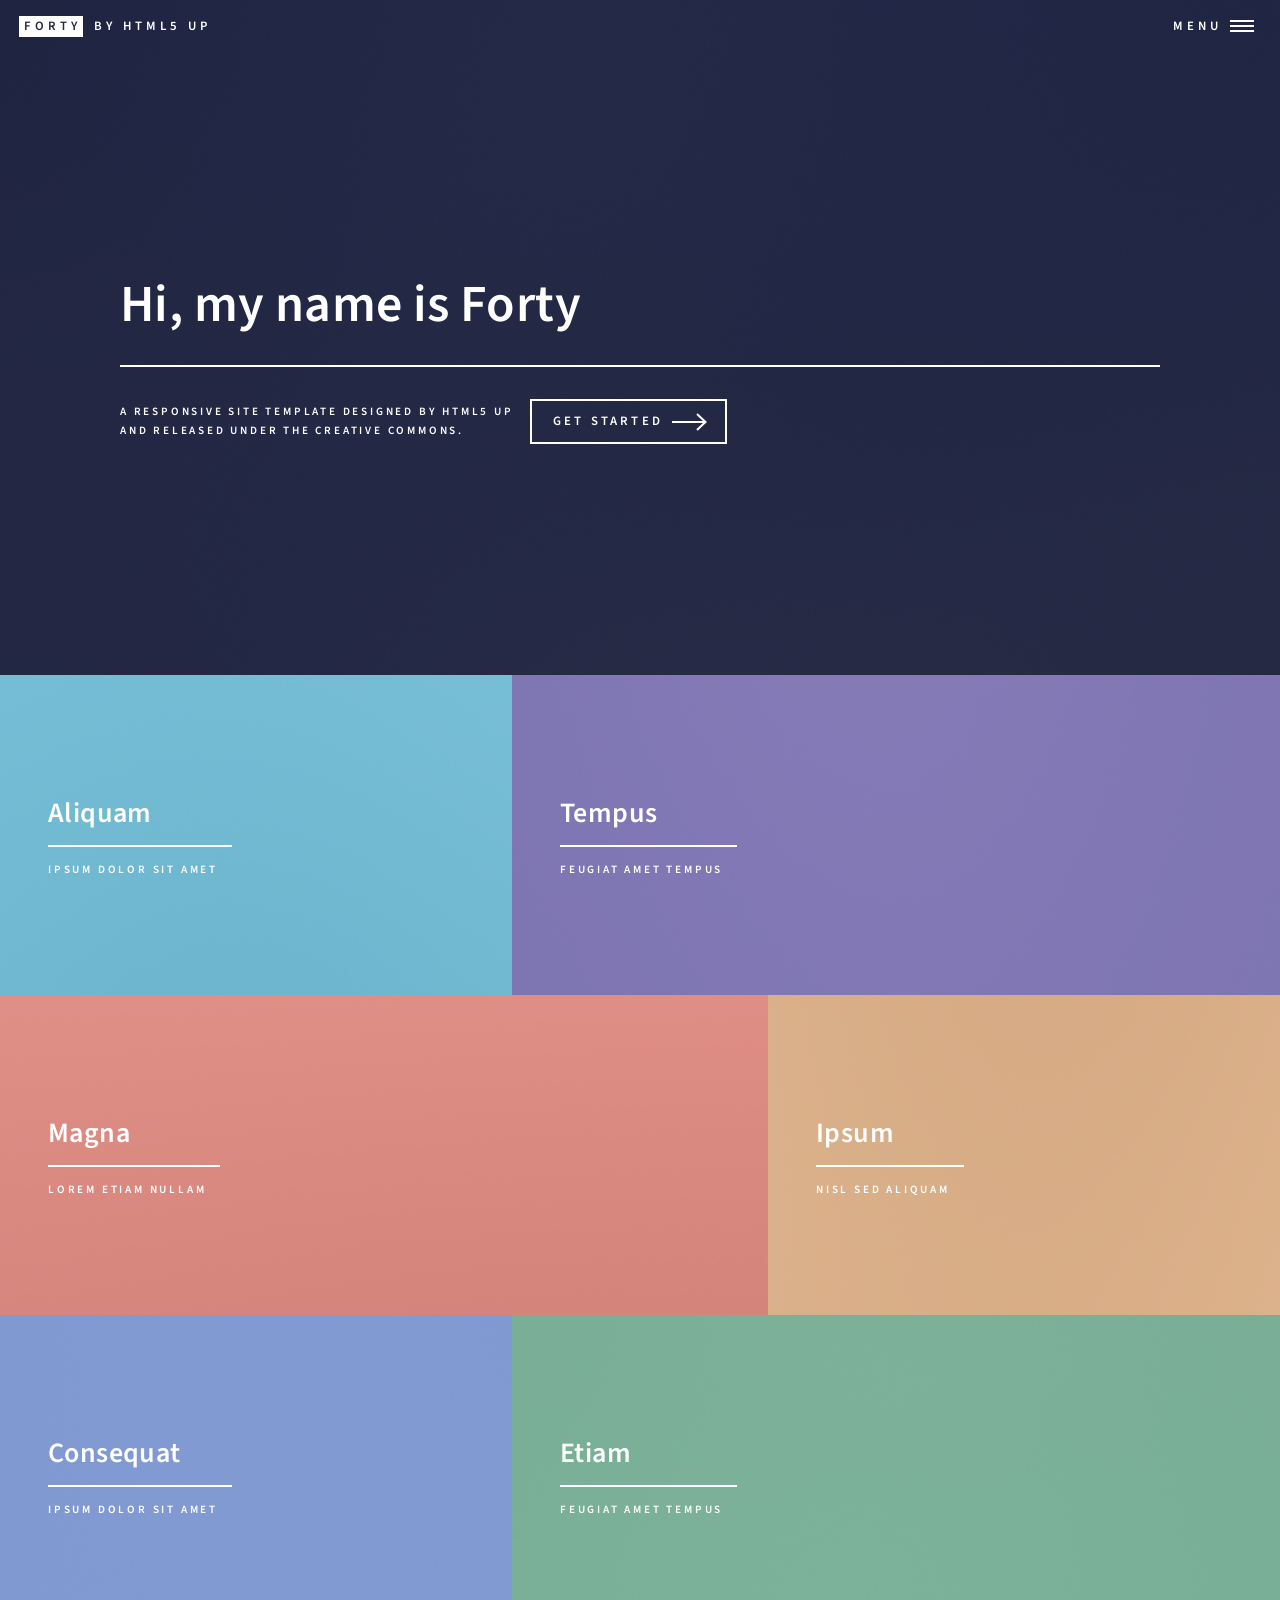
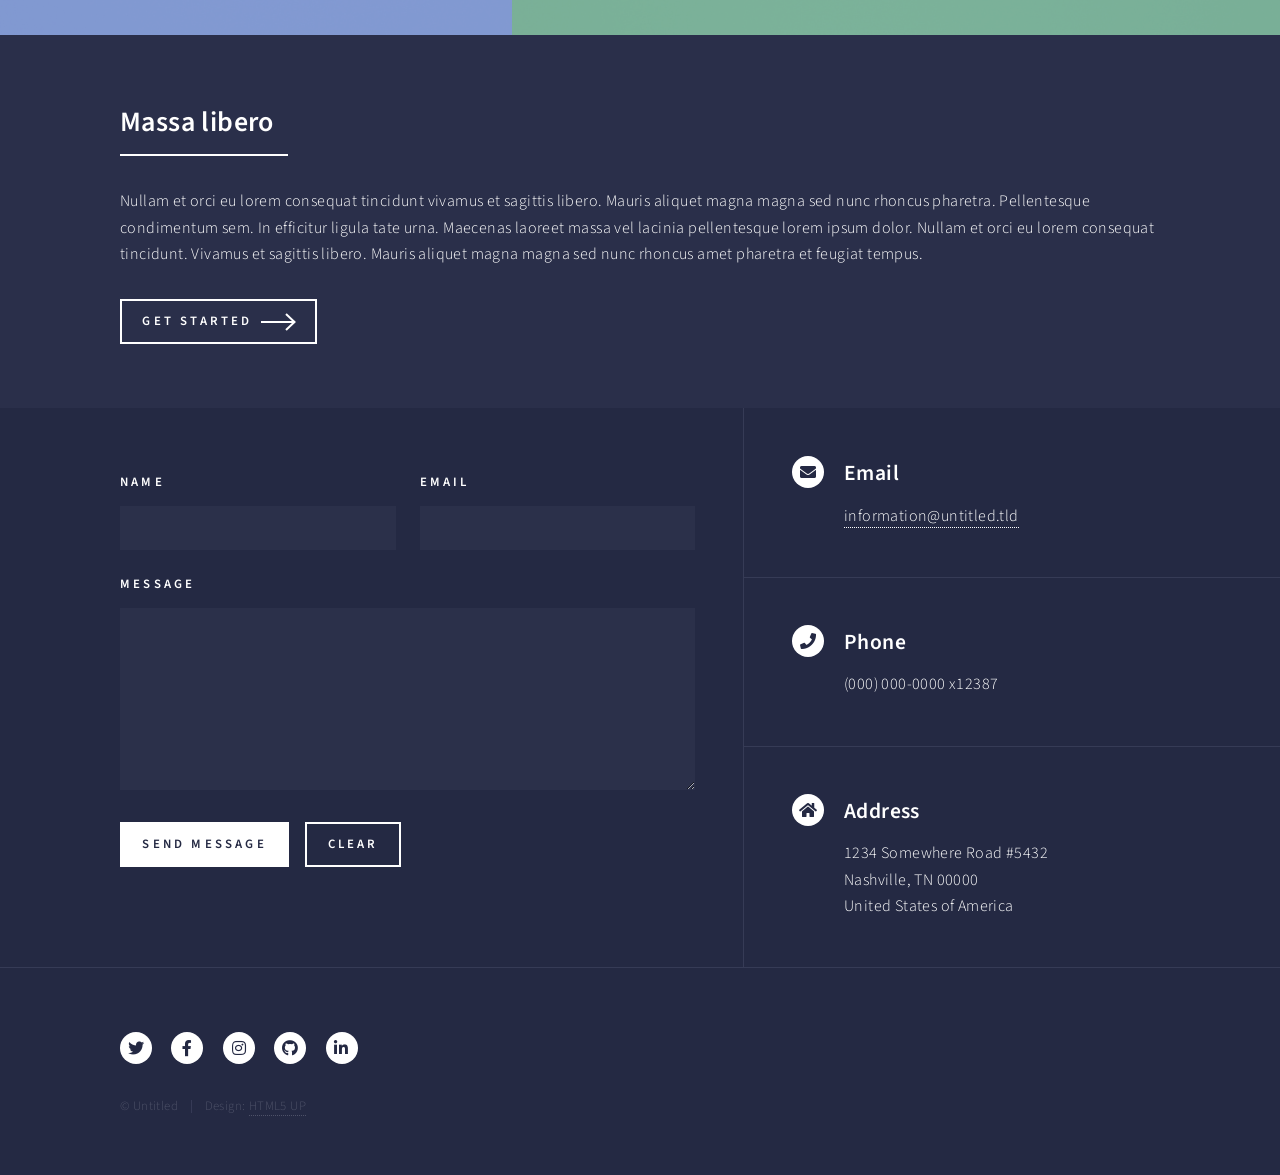
==== commit d9f79f73: "Add files via upload" ====
--- a/index.html
+++ b/index.html
@@ -1,82 +1,215 @@
-<!DOCTYPE html>
-<html lang="en">
-<head>
-	<title>Login V16</title>
-	<meta charset="UTF-8">
-	<meta name="viewport" content="width=device-width, initial-scale=1">
-<!--===============================================================================================-->	
-	<link rel="icon" type="image/png" href="images/icons/favicon.ico"/>
-<!--===============================================================================================-->
-	<link rel="stylesheet" type="text/css" href="vendor/bootstrap/css/bootstrap.min.css">
-<!--===============================================================================================-->
-	<link rel="stylesheet" type="text/css" href="fonts/font-awesome-4.7.0/css/font-awesome.min.css">
-<!--===============================================================================================-->
-	<link rel="stylesheet" type="text/css" href="fonts/Linearicons-Free-v1.0.0/icon-font.min.css">
-<!--===============================================================================================-->
-	<link rel="stylesheet" type="text/css" href="vendor/animate/animate.css">
-<!--===============================================================================================-->	
-	<link rel="stylesheet" type="text/css" href="vendor/css-hamburgers/hamburgers.min.css">
-<!--===============================================================================================-->
-	<link rel="stylesheet" type="text/css" href="vendor/animsition/css/animsition.min.css">
-<!--===============================================================================================-->
-	<link rel="stylesheet" type="text/css" href="vendor/select2/select2.min.css">
-<!--===============================================================================================-->	
-	<link rel="stylesheet" type="text/css" href="vendor/daterangepicker/daterangepicker.css">
-<!--===============================================================================================-->
-	<link rel="stylesheet" type="text/css" href="css/util.css">
-	<link rel="stylesheet" type="text/css" href="css/main.css">
-<!--===============================================================================================-->
-</head>
-<body>
-	
-	<div class="limiter">
-		<div class="container-login100" style="background-image: url('images/bg-01.jpg');">
-			<div class="wrap-login100 p-t-30 p-b-50">
-				<span class="login100-form-title p-b-41">
-					Account Login
-				</span>
-				<form class="login100-form validate-form p-b-33 p-t-5">
-
-					<div class="wrap-input100 validate-input" data-validate = "Enter username">
-						<input class="input100" type="text" name="username" placeholder="User name">
-						<span class="focus-input100" data-placeholder="&#xe82a;"></span>
+<!DOCTYPE HTML>
+<!--
+	Forty by HTML5 UP
+	html5up.net | @ajlkn
+	Free for personal and commercial use under the CCA 3.0 license (html5up.net/license)
+-->
+<html>
+	<head>
+		<title>Forty by HTML5 UP</title>
+		<meta charset="utf-8" />
+		<meta name="viewport" content="width=device-width, initial-scale=1, user-scalable=no" />
+		<link rel="stylesheet" href="assets/css/main.css" />
+		<noscript><link rel="stylesheet" href="assets/css/noscript.css" /></noscript>
+	</head>
+	<body class="is-preload">
+
+		<!-- Wrapper -->
+			<div id="wrapper">
+
+				<!-- Header -->
+					<header id="header" class="alt">
+						<a href="index.html" class="logo"><strong>Forty</strong> <span>by HTML5 UP</span></a>
+						<nav>
+							<a href="#menu">Menu</a>
+						</nav>
+					</header>
+
+				<!-- Menu -->
+					<nav id="menu">
+						<ul class="links">
+							<li><a href="index.html">Home</a></li>
+							<li><a href="landing.html">Landing</a></li>
+							<li><a href="generic.html">Generic</a></li>
+							<li><a href="elements.html">Elements</a></li>
+						</ul>
+						<ul class="actions stacked">
+							<li><a href="#" class="button primary fit">Get Started</a></li>
+							<li><a href="#" class="button fit">Log In</a></li>
+						</ul>
+					</nav>
+
+				<!-- Banner -->
+					<section id="banner" class="major">
+						<div class="inner">
+							<header class="major">
+								<h1>Hi, my name is Forty</h1>
+							</header>
+							<div class="content">
+								<p>A responsive site template designed by HTML5 UP<br />
+								and released under the Creative Commons.</p>
+								<ul class="actions">
+									<li><a href="#one" class="button next scrolly">Get Started</a></li>
+								</ul>
+							</div>
+						</div>
+					</section>
+
+				<!-- Main -->
+					<div id="main">
+
+						<!-- One -->
+							<section id="one" class="tiles">
+								<article>
+									<span class="image">
+										<img src="images/pic01.jpg" alt="" />
+									</span>
+									<header class="major">
+										<h3><a href="landing.html" class="link">Aliquam</a></h3>
+										<p>Ipsum dolor sit amet</p>
+									</header>
+								</article>
+								<article>
+									<span class="image">
+										<img src="images/pic02.jpg" alt="" />
+									</span>
+									<header class="major">
+										<h3><a href="landing.html" class="link">Tempus</a></h3>
+										<p>feugiat amet tempus</p>
+									</header>
+								</article>
+								<article>
+									<span class="image">
+										<img src="images/pic03.jpg" alt="" />
+									</span>
+									<header class="major">
+										<h3><a href="landing.html" class="link">Magna</a></h3>
+										<p>Lorem etiam nullam</p>
+									</header>
+								</article>
+								<article>
+									<span class="image">
+										<img src="images/pic04.jpg" alt="" />
+									</span>
+									<header class="major">
+										<h3><a href="landing.html" class="link">Ipsum</a></h3>
+										<p>Nisl sed aliquam</p>
+									</header>
+								</article>
+								<article>
+									<span class="image">
+										<img src="images/pic05.jpg" alt="" />
+									</span>
+									<header class="major">
+										<h3><a href="landing.html" class="link">Consequat</a></h3>
+										<p>Ipsum dolor sit amet</p>
+									</header>
+								</article>
+								<article>
+									<span class="image">
+										<img src="images/pic06.jpg" alt="" />
+									</span>
+									<header class="major">
+										<h3><a href="landing.html" class="link">Etiam</a></h3>
+										<p>Feugiat amet tempus</p>
+									</header>
+								</article>
+							</section>
+
+						<!-- Two -->
+							<section id="two">
+								<div class="inner">
+									<header class="major">
+										<h2>Massa libero</h2>
+									</header>
+									<p>Nullam et orci eu lorem consequat tincidunt vivamus et sagittis libero. Mauris aliquet magna magna sed nunc rhoncus pharetra. Pellentesque condimentum sem. In efficitur ligula tate urna. Maecenas laoreet massa vel lacinia pellentesque lorem ipsum dolor. Nullam et orci eu lorem consequat tincidunt. Vivamus et sagittis libero. Mauris aliquet magna magna sed nunc rhoncus amet pharetra et feugiat tempus.</p>
+									<ul class="actions">
+										<li><a href="landing.html" class="button next">Get Started</a></li>
+									</ul>
+								</div>
+							</section>
+
 					</div>
 
-					<div class="wrap-input100 validate-input" data-validate="Enter password">
-						<input class="input100" type="password" name="pass" placeholder="Password">
-						<span class="focus-input100" data-placeholder="&#xe80f;"></span>
-					</div>
-
-					<div class="container-login100-form-btn m-t-32">
-						<button class="login100-form-btn">
-							Login
-						</button>
-					</div>
-
-				</form>
+				<!-- Contact -->
+					<section id="contact">
+						<div class="inner">
+							<section>
+								<form method="post" action="#">
+									<div class="fields">
+										<div class="field half">
+											<label for="name">Name</label>
+											<input type="text" name="name" id="name" />
+										</div>
+										<div class="field half">
+											<label for="email">Email</label>
+											<input type="text" name="email" id="email" />
+										</div>
+										<div class="field">
+											<label for="message">Message</label>
+											<textarea name="message" id="message" rows="6"></textarea>
+										</div>
+									</div>
+									<ul class="actions">
+										<li><input type="submit" value="Send Message" class="primary" /></li>
+										<li><input type="reset" value="Clear" /></li>
+									</ul>
+								</form>
+							</section>
+							<section class="split">
+								<section>
+									<div class="contact-method">
+										<span class="icon solid alt fa-envelope"></span>
+										<h3>Email</h3>
+										<a href="#">information@untitled.tld</a>
+									</div>
+								</section>
+								<section>
+									<div class="contact-method">
+										<span class="icon solid alt fa-phone"></span>
+										<h3>Phone</h3>
+										<span>(000) 000-0000 x12387</span>
+									</div>
+								</section>
+								<section>
+									<div class="contact-method">
+										<span class="icon solid alt fa-home"></span>
+										<h3>Address</h3>
+										<span>1234 Somewhere Road #5432<br />
+										Nashville, TN 00000<br />
+										United States of America</span>
+									</div>
+								</section>
+							</section>
+						</div>
+					</section>
+
+				<!-- Footer -->
+					<footer id="footer">
+						<div class="inner">
+							<ul class="icons">
+								<li><a href="#" class="icon brands alt fa-twitter"><span class="label">Twitter</span></a></li>
+								<li><a href="#" class="icon brands alt fa-facebook-f"><span class="label">Facebook</span></a></li>
+								<li><a href="#" class="icon brands alt fa-instagram"><span class="label">Instagram</span></a></li>
+								<li><a href="#" class="icon brands alt fa-github"><span class="label">GitHub</span></a></li>
+								<li><a href="#" class="icon brands alt fa-linkedin-in"><span class="label">LinkedIn</span></a></li>
+							</ul>
+							<ul class="copyright">
+								<li>&copy; Untitled</li><li>Design: <a href="https://html5up.net">HTML5 UP</a></li>
+							</ul>
+						</div>
+					</footer>
+
 			</div>
-		</div>
-	</div>
-	
-
-	<div id="dropDownSelect1"></div>
-	
-<!--===============================================================================================-->
-	<script src="vendor/jquery/jquery-3.2.1.min.js"></script>
-<!--===============================================================================================-->
-	<script src="vendor/animsition/js/animsition.min.js"></script>
-<!--===============================================================================================-->
-	<script src="vendor/bootstrap/js/popper.js"></script>
-	<script src="vendor/bootstrap/js/bootstrap.min.js"></script>
-<!--===============================================================================================-->
-	<script src="vendor/select2/select2.min.js"></script>
-<!--===============================================================================================-->
-	<script src="vendor/daterangepicker/moment.min.js"></script>
-	<script src="vendor/daterangepicker/daterangepicker.js"></script>
-<!--===============================================================================================-->
-	<script src="vendor/countdowntime/countdowntime.js"></script>
-<!--===============================================================================================-->
-	<script src="js/main.js"></script>
-
-</body>
+
+		<!-- Scripts -->
+			<script src="assets/js/jquery.min.js"></script>
+			<script src="assets/js/jquery.scrolly.min.js"></script>
+			<script src="assets/js/jquery.scrollex.min.js"></script>
+			<script src="assets/js/browser.min.js"></script>
+			<script src="assets/js/breakpoints.min.js"></script>
+			<script src="assets/js/util.js"></script>
+			<script src="assets/js/main.js"></script>
+
+	</body>
 </html>
--- a/assets/css/main.css
+++ b/assets/css/main.css
@@ -0,0 +1,3952 @@
+@import url(fontawesome-all.min.css);
+@import url("https://fonts.googleapis.com/css?family=Source+Sans+Pro:300,300italic,600,600italic");
+
+/*
+	Forty by HTML5 UP
+	html5up.net | @ajlkn
+	Free for personal and commercial use under the CCA 3.0 license (html5up.net/license)
+*/
+
+html, body, div, span, applet, object,
+iframe, h1, h2, h3, h4, h5, h6, p, blockquote,
+pre, a, abbr, acronym, address, big, cite,
+code, del, dfn, em, img, ins, kbd, q, s, samp,
+small, strike, strong, sub, sup, tt, var, b,
+u, i, center, dl, dt, dd, ol, ul, li, fieldset,
+form, label, legend, table, caption, tbody,
+tfoot, thead, tr, th, td, article, aside,
+canvas, details, embed, figure, figcaption,
+footer, header, hgroup, menu, nav, output, ruby,
+section, summary, time, mark, audio, video {
+	margin: 0;
+	padding: 0;
+	border: 0;
+	font-size: 100%;
+	font: inherit;
+	vertical-align: baseline;}
+
+article, aside, details, figcaption, figure,
+footer, header, hgroup, menu, nav, section {
+	display: block;}
+
+body {
+	line-height: 1;
+}
+
+ol, ul {
+	list-style: none;
+}
+
+blockquote, q {
+	quotes: none;
+}
+
+	blockquote:before, blockquote:after, q:before, q:after {
+		content: '';
+		content: none;
+	}
+
+table {
+	border-collapse: collapse;
+	border-spacing: 0;
+}
+
+body {
+	-webkit-text-size-adjust: none;
+}
+
+mark {
+	background-color: transparent;
+	color: inherit;
+}
+
+input::-moz-focus-inner {
+	border: 0;
+	padding: 0;
+}
+
+input, select, textarea {
+	-moz-appearance: none;
+	-webkit-appearance: none;
+	-ms-appearance: none;
+	appearance: none;
+}
+
+/* Basic */
+
+	@-ms-viewport {
+		width: device-width;
+	}
+
+	body {
+		-ms-overflow-style: scrollbar;
+	}
+
+	@media screen and (max-width: 480px) {
+
+		html, body {
+			min-width: 320px;
+		}
+
+	}
+
+	html {
+		box-sizing: border-box;
+	}
+
+	*, *:before, *:after {
+		box-sizing: inherit;
+	}
+
+	body {
+		background: #242943;
+	}
+
+		body.is-preload *, body.is-preload *:before, body.is-preload *:after {
+			-moz-animation: none !important;
+			-webkit-animation: none !important;
+			-ms-animation: none !important;
+			animation: none !important;
+			-moz-transition: none !important;
+			-webkit-transition: none !important;
+			-ms-transition: none !important;
+			transition: none !important;
+		}
+
+/* Type */
+
+	body, input, select, textarea {
+		color: #ffffff;
+		font-family: "Source Sans Pro", Helvetica, sans-serif;
+		font-size: 17pt;
+		font-weight: 300;
+		letter-spacing: 0.025em;
+		line-height: 1.65;
+	}
+
+		@media screen and (max-width: 1680px) {
+
+			body, input, select, textarea {
+				font-size: 14pt;
+			}
+
+		}
+
+		@media screen and (max-width: 1280px) {
+
+			body, input, select, textarea {
+				font-size: 12pt;
+			}
+
+		}
+
+		@media screen and (max-width: 360px) {
+
+			body, input, select, textarea {
+				font-size: 11pt;
+			}
+
+		}
+
+	a {
+		-moz-transition: color 0.2s ease-in-out, border-bottom-color 0.2s ease-in-out;
+		-webkit-transition: color 0.2s ease-in-out, border-bottom-color 0.2s ease-in-out;
+		-ms-transition: color 0.2s ease-in-out, border-bottom-color 0.2s ease-in-out;
+		transition: color 0.2s ease-in-out, border-bottom-color 0.2s ease-in-out;
+		border-bottom: dotted 1px;
+		color: inherit;
+		text-decoration: none;
+	}
+
+		a:hover {
+			border-bottom-color: transparent;
+			color: #9bf1ff !important;
+		}
+
+		a:active {
+			color: #53e3fb !important;
+		}
+
+	strong, b {
+		color: #ffffff;
+		font-weight: 600;
+	}
+
+	em, i {
+		font-style: italic;
+	}
+
+	p {
+		margin: 0 0 2em 0;
+	}
+
+	h1, h2, h3, h4, h5, h6 {
+		color: #ffffff;
+		font-weight: 600;
+		line-height: 1.65;
+		margin: 0 0 1em 0;
+	}
+
+		h1 a, h2 a, h3 a, h4 a, h5 a, h6 a {
+			color: inherit;
+			border-bottom: 0;
+		}
+
+	h1 {
+		font-size: 2.5em;
+	}
+
+	h2 {
+		font-size: 1.75em;
+	}
+
+	h3 {
+		font-size: 1.35em;
+	}
+
+	h4 {
+		font-size: 1.1em;
+	}
+
+	h5 {
+		font-size: 0.9em;
+	}
+
+	h6 {
+		font-size: 0.7em;
+	}
+
+	@media screen and (max-width: 736px) {
+
+		h1 {
+			font-size: 2em;
+		}
+
+		h2 {
+			font-size: 1.5em;
+		}
+
+		h3 {
+			font-size: 1.25em;
+		}
+
+	}
+
+	sub {
+		font-size: 0.8em;
+		position: relative;
+		top: 0.5em;
+	}
+
+	sup {
+		font-size: 0.8em;
+		position: relative;
+		top: -0.5em;
+	}
+
+	blockquote {
+		border-left: solid 4px rgba(212, 212, 255, 0.1);
+		font-style: italic;
+		margin: 0 0 2em 0;
+		padding: 0.5em 0 0.5em 2em;
+	}
+
+	code {
+		background: rgba(212, 212, 255, 0.035);
+		font-family: "Courier New", monospace;
+		font-size: 0.9em;
+		margin: 0 0.25em;
+		padding: 0.25em 0.65em;
+	}
+
+	pre {
+		-webkit-overflow-scrolling: touch;
+		font-family: "Courier New", monospace;
+		font-size: 0.9em;
+		margin: 0 0 2em 0;
+	}
+
+		pre code {
+			display: block;
+			line-height: 1.75;
+			padding: 1em 1.5em;
+			overflow-x: auto;
+		}
+
+	hr {
+		border: 0;
+		border-bottom: solid 1px rgba(212, 212, 255, 0.1);
+		margin: 2em 0;
+	}
+
+		hr.major {
+			margin: 3em 0;
+		}
+
+	.align-left {
+		text-align: left;
+	}
+
+	.align-center {
+		text-align: center;
+	}
+
+	.align-right {
+		text-align: right;
+	}
+
+/* Row */
+
+	.row {
+		display: flex;
+		flex-wrap: wrap;
+		box-sizing: border-box;
+		align-items: stretch;
+	}
+
+		.row > * {
+			box-sizing: border-box;
+		}
+
+		.row.gtr-uniform > * > :last-child {
+			margin-bottom: 0;
+		}
+
+		.row.aln-left {
+			justify-content: flex-start;
+		}
+
+		.row.aln-center {
+			justify-content: center;
+		}
+
+		.row.aln-right {
+			justify-content: flex-end;
+		}
+
+		.row.aln-top {
+			align-items: flex-start;
+		}
+
+		.row.aln-middle {
+			align-items: center;
+		}
+
+		.row.aln-bottom {
+			align-items: flex-end;
+		}
+
+		.row > .imp {
+			order: -1;
+		}
+
+		.row > .col-1 {
+			width: 8.33333%;
+		}
+
+		.row > .off-1 {
+			margin-left: 8.33333%;
+		}
+
+		.row > .col-2 {
+			width: 16.66667%;
+		}
+
+		.row > .off-2 {
+			margin-left: 16.66667%;
+		}
+
+		.row > .col-3 {
+			width: 25%;
+		}
+
+		.row > .off-3 {
+			margin-left: 25%;
+		}
+
+		.row > .col-4 {
+			width: 33.33333%;
+		}
+
+		.row > .off-4 {
+			margin-left: 33.33333%;
+		}
+
+		.row > .col-5 {
+			width: 41.66667%;
+		}
+
+		.row > .off-5 {
+			margin-left: 41.66667%;
+		}
+
+		.row > .col-6 {
+			width: 50%;
+		}
+
+		.row > .off-6 {
+			margin-left: 50%;
+		}
+
+		.row > .col-7 {
+			width: 58.33333%;
+		}
+
+		.row > .off-7 {
+			margin-left: 58.33333%;
+		}
+
+		.row > .col-8 {
+			width: 66.66667%;
+		}
+
+		.row > .off-8 {
+			margin-left: 66.66667%;
+		}
+
+		.row > .col-9 {
+			width: 75%;
+		}
+
+		.row > .off-9 {
+			margin-left: 75%;
+		}
+
+		.row > .col-10 {
+			width: 83.33333%;
+		}
+
+		.row > .off-10 {
+			margin-left: 83.33333%;
+		}
+
+		.row > .col-11 {
+			width: 91.66667%;
+		}
+
+		.row > .off-11 {
+			margin-left: 91.66667%;
+		}
+
+		.row > .col-12 {
+			width: 100%;
+		}
+
+		.row > .off-12 {
+			margin-left: 100%;
+		}
+
+		.row.gtr-0 {
+			margin-top: 0;
+			margin-left: 0em;
+		}
+
+			.row.gtr-0 > * {
+				padding: 0 0 0 0em;
+			}
+
+			.row.gtr-0.gtr-uniform {
+				margin-top: 0em;
+			}
+
+				.row.gtr-0.gtr-uniform > * {
+					padding-top: 0em;
+				}
+
+		.row.gtr-25 {
+			margin-top: 0;
+			margin-left: -0.5em;
+		}
+
+			.row.gtr-25 > * {
+				padding: 0 0 0 0.5em;
+			}
+
+			.row.gtr-25.gtr-uniform {
+				margin-top: -0.5em;
+			}
+
+				.row.gtr-25.gtr-uniform > * {
+					padding-top: 0.5em;
+				}
+
+		.row.gtr-50 {
+			margin-top: 0;
+			margin-left: -1em;
+		}
+
+			.row.gtr-50 > * {
+				padding: 0 0 0 1em;
+			}
+
+			.row.gtr-50.gtr-uniform {
+				margin-top: -1em;
+			}
+
+				.row.gtr-50.gtr-uniform > * {
+					padding-top: 1em;
+				}
+
+		.row {
+			margin-top: 0;
+			margin-left: -2em;
+		}
+
+			.row > * {
+				padding: 0 0 0 2em;
+			}
+
+			.row.gtr-uniform {
+				margin-top: -2em;
+			}
+
+				.row.gtr-uniform > * {
+					padding-top: 2em;
+				}
+
+		.row.gtr-150 {
+			margin-top: 0;
+			margin-left: -3em;
+		}
+
+			.row.gtr-150 > * {
+				padding: 0 0 0 3em;
+			}
+
+			.row.gtr-150.gtr-uniform {
+				margin-top: -3em;
+			}
+
+				.row.gtr-150.gtr-uniform > * {
+					padding-top: 3em;
+				}
+
+		.row.gtr-200 {
+			margin-top: 0;
+			margin-left: -4em;
+		}
+
+			.row.gtr-200 > * {
+				padding: 0 0 0 4em;
+			}
+
+			.row.gtr-200.gtr-uniform {
+				margin-top: -4em;
+			}
+
+				.row.gtr-200.gtr-uniform > * {
+					padding-top: 4em;
+				}
+
+		@media screen and (max-width: 1680px) {
+
+			.row {
+				display: flex;
+				flex-wrap: wrap;
+				box-sizing: border-box;
+				align-items: stretch;
+			}
+
+				.row > * {
+					box-sizing: border-box;
+				}
+
+				.row.gtr-uniform > * > :last-child {
+					margin-bottom: 0;
+				}
+
+				.row.aln-left {
+					justify-content: flex-start;
+				}
+
+				.row.aln-center {
+					justify-content: center;
+				}
+
+				.row.aln-right {
+					justify-content: flex-end;
+				}
+
+				.row.aln-top {
+					align-items: flex-start;
+				}
+
+				.row.aln-middle {
+					align-items: center;
+				}
+
+				.row.aln-bottom {
+					align-items: flex-end;
+				}
+
+				.row > .imp-xlarge {
+					order: -1;
+				}
+
+				.row > .col-1-xlarge {
+					width: 8.33333%;
+				}
+
+				.row > .off-1-xlarge {
+					margin-left: 8.33333%;
+				}
+
+				.row > .col-2-xlarge {
+					width: 16.66667%;
+				}
+
+				.row > .off-2-xlarge {
+					margin-left: 16.66667%;
+				}
+
+				.row > .col-3-xlarge {
+					width: 25%;
+				}
+
+				.row > .off-3-xlarge {
+					margin-left: 25%;
+				}
+
+				.row > .col-4-xlarge {
+					width: 33.33333%;
+				}
+
+				.row > .off-4-xlarge {
+					margin-left: 33.33333%;
+				}
+
+				.row > .col-5-xlarge {
+					width: 41.66667%;
+				}
+
+				.row > .off-5-xlarge {
+					margin-left: 41.66667%;
+				}
+
+				.row > .col-6-xlarge {
+					width: 50%;
+				}
+
+				.row > .off-6-xlarge {
+					margin-left: 50%;
+				}
+
+				.row > .col-7-xlarge {
+					width: 58.33333%;
+				}
+
+				.row > .off-7-xlarge {
+					margin-left: 58.33333%;
+				}
+
+				.row > .col-8-xlarge {
+					width: 66.66667%;
+				}
+
+				.row > .off-8-xlarge {
+					margin-left: 66.66667%;
+				}
+
+				.row > .col-9-xlarge {
+					width: 75%;
+				}
+
+				.row > .off-9-xlarge {
+					margin-left: 75%;
+				}
+
+				.row > .col-10-xlarge {
+					width: 83.33333%;
+				}
+
+				.row > .off-10-xlarge {
+					margin-left: 83.33333%;
+				}
+
+				.row > .col-11-xlarge {
+					width: 91.66667%;
+				}
+
+				.row > .off-11-xlarge {
+					margin-left: 91.66667%;
+				}
+
+				.row > .col-12-xlarge {
+					width: 100%;
+				}
+
+				.row > .off-12-xlarge {
+					margin-left: 100%;
+				}
+
+				.row.gtr-0 {
+					margin-top: 0;
+					margin-left: 0em;
+				}
+
+					.row.gtr-0 > * {
+						padding: 0 0 0 0em;
+					}
+
+					.row.gtr-0.gtr-uniform {
+						margin-top: 0em;
+					}
+
+						.row.gtr-0.gtr-uniform > * {
+							padding-top: 0em;
+						}
+
+				.row.gtr-25 {
+					margin-top: 0;
+					margin-left: -0.5em;
+				}
+
+					.row.gtr-25 > * {
+						padding: 0 0 0 0.5em;
+					}
+
+					.row.gtr-25.gtr-uniform {
+						margin-top: -0.5em;
+					}
+
+						.row.gtr-25.gtr-uniform > * {
+							padding-top: 0.5em;
+						}
+
+				.row.gtr-50 {
+					margin-top: 0;
+					margin-left: -1em;
+				}
+
+					.row.gtr-50 > * {
+						padding: 0 0 0 1em;
+					}
+
+					.row.gtr-50.gtr-uniform {
+						margin-top: -1em;
+					}
+
+						.row.gtr-50.gtr-uniform > * {
+							padding-top: 1em;
+						}
+
+				.row {
+					margin-top: 0;
+					margin-left: -2em;
+				}
+
+					.row > * {
+						padding: 0 0 0 2em;
+					}
+
+					.row.gtr-uniform {
+						margin-top: -2em;
+					}
+
+						.row.gtr-uniform > * {
+							padding-top: 2em;
+						}
+
+				.row.gtr-150 {
+					margin-top: 0;
+					margin-left: -3em;
+				}
+
+					.row.gtr-150 > * {
+						padding: 0 0 0 3em;
+					}
+
+					.row.gtr-150.gtr-uniform {
+						margin-top: -3em;
+					}
+
+						.row.gtr-150.gtr-uniform > * {
+							padding-top: 3em;
+						}
+
+				.row.gtr-200 {
+					margin-top: 0;
+					margin-left: -4em;
+				}
+
+					.row.gtr-200 > * {
+						padding: 0 0 0 4em;
+					}
+
+					.row.gtr-200.gtr-uniform {
+						margin-top: -4em;
+					}
+
+						.row.gtr-200.gtr-uniform > * {
+							padding-top: 4em;
+						}
+
+		}
+
+		@media screen and (max-width: 1280px) {
+
+			.row {
+				display: flex;
+				flex-wrap: wrap;
+				box-sizing: border-box;
+				align-items: stretch;
+			}
+
+				.row > * {
+					box-sizing: border-box;
+				}
+
+				.row.gtr-uniform > * > :last-child {
+					margin-bottom: 0;
+				}
+
+				.row.aln-left {
+					justify-content: flex-start;
+				}
+
+				.row.aln-center {
+					justify-content: center;
+				}
+
+				.row.aln-right {
+					justify-content: flex-end;
+				}
+
+				.row.aln-top {
+					align-items: flex-start;
+				}
+
+				.row.aln-middle {
+					align-items: center;
+				}
+
+				.row.aln-bottom {
+					align-items: flex-end;
+				}
+
+				.row > .imp-large {
+					order: -1;
+				}
+
+				.row > .col-1-large {
+					width: 8.33333%;
+				}
+
+				.row > .off-1-large {
+					margin-left: 8.33333%;
+				}
+
+				.row > .col-2-large {
+					width: 16.66667%;
+				}
+
+				.row > .off-2-large {
+					margin-left: 16.66667%;
+				}
+
+				.row > .col-3-large {
+					width: 25%;
+				}
+
+				.row > .off-3-large {
+					margin-left: 25%;
+				}
+
+				.row > .col-4-large {
+					width: 33.33333%;
+				}
+
+				.row > .off-4-large {
+					margin-left: 33.33333%;
+				}
+
+				.row > .col-5-large {
+					width: 41.66667%;
+				}
+
+				.row > .off-5-large {
+					margin-left: 41.66667%;
+				}
+
+				.row > .col-6-large {
+					width: 50%;
+				}
+
+				.row > .off-6-large {
+					margin-left: 50%;
+				}
+
+				.row > .col-7-large {
+					width: 58.33333%;
+				}
+
+				.row > .off-7-large {
+					margin-left: 58.33333%;
+				}
+
+				.row > .col-8-large {
+					width: 66.66667%;
+				}
+
+				.row > .off-8-large {
+					margin-left: 66.66667%;
+				}
+
+				.row > .col-9-large {
+					width: 75%;
+				}
+
+				.row > .off-9-large {
+					margin-left: 75%;
+				}
+
+				.row > .col-10-large {
+					width: 83.33333%;
+				}
+
+				.row > .off-10-large {
+					margin-left: 83.33333%;
+				}
+
+				.row > .col-11-large {
+					width: 91.66667%;
+				}
+
+				.row > .off-11-large {
+					margin-left: 91.66667%;
+				}
+
+				.row > .col-12-large {
+					width: 100%;
+				}
+
+				.row > .off-12-large {
+					margin-left: 100%;
+				}
+
+				.row.gtr-0 {
+					margin-top: 0;
+					margin-left: 0em;
+				}
+
+					.row.gtr-0 > * {
+						padding: 0 0 0 0em;
+					}
+
+					.row.gtr-0.gtr-uniform {
+						margin-top: 0em;
+					}
+
+						.row.gtr-0.gtr-uniform > * {
+							padding-top: 0em;
+						}
+
+				.row.gtr-25 {
+					margin-top: 0;
+					margin-left: -0.375em;
+				}
+
+					.row.gtr-25 > * {
+						padding: 0 0 0 0.375em;
+					}
+
+					.row.gtr-25.gtr-uniform {
+						margin-top: -0.375em;
+					}
+
+						.row.gtr-25.gtr-uniform > * {
+							padding-top: 0.375em;
+						}
+
+				.row.gtr-50 {
+					margin-top: 0;
+					margin-left: -0.75em;
+				}
+
+					.row.gtr-50 > * {
+						padding: 0 0 0 0.75em;
+					}
+
+					.row.gtr-50.gtr-uniform {
+						margin-top: -0.75em;
+					}
+
+						.row.gtr-50.gtr-uniform > * {
+							padding-top: 0.75em;
+						}
+
+				.row {
+					margin-top: 0;
+					margin-left: -1.5em;
+				}
+
+					.row > * {
+						padding: 0 0 0 1.5em;
+					}
+
+					.row.gtr-uniform {
+						margin-top: -1.5em;
+					}
+
+						.row.gtr-uniform > * {
+							padding-top: 1.5em;
+						}
+
+				.row.gtr-150 {
+					margin-top: 0;
+					margin-left: -2.25em;
+				}
+
+					.row.gtr-150 > * {
+						padding: 0 0 0 2.25em;
+					}
+
+					.row.gtr-150.gtr-uniform {
+						margin-top: -2.25em;
+					}
+
+						.row.gtr-150.gtr-uniform > * {
+							padding-top: 2.25em;
+						}
+
+				.row.gtr-200 {
+					margin-top: 0;
+					margin-left: -3em;
+				}
+
+					.row.gtr-200 > * {
+						padding: 0 0 0 3em;
+					}
+
+					.row.gtr-200.gtr-uniform {
+						margin-top: -3em;
+					}
+
+						.row.gtr-200.gtr-uniform > * {
+							padding-top: 3em;
+						}
+
+		}
+
+		@media screen and (max-width: 980px) {
+
+			.row {
+				display: flex;
+				flex-wrap: wrap;
+				box-sizing: border-box;
+				align-items: stretch;
+			}
+
+				.row > * {
+					box-sizing: border-box;
+				}
+
+				.row.gtr-uniform > * > :last-child {
+					margin-bottom: 0;
+				}
+
+				.row.aln-left {
+					justify-content: flex-start;
+				}
+
+				.row.aln-center {
+					justify-content: center;
+				}
+
+				.row.aln-right {
+					justify-content: flex-end;
+				}
+
+				.row.aln-top {
+					align-items: flex-start;
+				}
+
+				.row.aln-middle {
+					align-items: center;
+				}
+
+				.row.aln-bottom {
+					align-items: flex-end;
+				}
+
+				.row > .imp-medium {
+					order: -1;
+				}
+
+				.row > .col-1-medium {
+					width: 8.33333%;
+				}
+
+				.row > .off-1-medium {
+					margin-left: 8.33333%;
+				}
+
+				.row > .col-2-medium {
+					width: 16.66667%;
+				}
+
+				.row > .off-2-medium {
+					margin-left: 16.66667%;
+				}
+
+				.row > .col-3-medium {
+					width: 25%;
+				}
+
+				.row > .off-3-medium {
+					margin-left: 25%;
+				}
+
+				.row > .col-4-medium {
+					width: 33.33333%;
+				}
+
+				.row > .off-4-medium {
+					margin-left: 33.33333%;
+				}
+
+				.row > .col-5-medium {
+					width: 41.66667%;
+				}
+
+				.row > .off-5-medium {
+					margin-left: 41.66667%;
+				}
+
+				.row > .col-6-medium {
+					width: 50%;
+				}
+
+				.row > .off-6-medium {
+					margin-left: 50%;
+				}
+
+				.row > .col-7-medium {
+					width: 58.33333%;
+				}
+
+				.row > .off-7-medium {
+					margin-left: 58.33333%;
+				}
+
+				.row > .col-8-medium {
+					width: 66.66667%;
+				}
+
+				.row > .off-8-medium {
+					margin-left: 66.66667%;
+				}
+
+				.row > .col-9-medium {
+					width: 75%;
+				}
+
+				.row > .off-9-medium {
+					margin-left: 75%;
+				}
+
+				.row > .col-10-medium {
+					width: 83.33333%;
+				}
+
+				.row > .off-10-medium {
+					margin-left: 83.33333%;
+				}
+
+				.row > .col-11-medium {
+					width: 91.66667%;
+				}
+
+				.row > .off-11-medium {
+					margin-left: 91.66667%;
+				}
+
+				.row > .col-12-medium {
+					width: 100%;
+				}
+
+				.row > .off-12-medium {
+					margin-left: 100%;
+				}
+
+				.row.gtr-0 {
+					margin-top: 0;
+					margin-left: 0em;
+				}
+
+					.row.gtr-0 > * {
+						padding: 0 0 0 0em;
+					}
+
+					.row.gtr-0.gtr-uniform {
+						margin-top: 0em;
+					}
+
+						.row.gtr-0.gtr-uniform > * {
+							padding-top: 0em;
+						}
+
+				.row.gtr-25 {
+					margin-top: 0;
+					margin-left: -0.375em;
+				}
+
+					.row.gtr-25 > * {
+						padding: 0 0 0 0.375em;
+					}
+
+					.row.gtr-25.gtr-uniform {
+						margin-top: -0.375em;
+					}
+
+						.row.gtr-25.gtr-uniform > * {
+							padding-top: 0.375em;
+						}
+
+				.row.gtr-50 {
+					margin-top: 0;
+					margin-left: -0.75em;
+				}
+
+					.row.gtr-50 > * {
+						padding: 0 0 0 0.75em;
+					}
+
+					.row.gtr-50.gtr-uniform {
+						margin-top: -0.75em;
+					}
+
+						.row.gtr-50.gtr-uniform > * {
+							padding-top: 0.75em;
+						}
+
+				.row {
+					margin-top: 0;
+					margin-left: -1.5em;
+				}
+
+					.row > * {
+						padding: 0 0 0 1.5em;
+					}
+
+					.row.gtr-uniform {
+						margin-top: -1.5em;
+					}
+
+						.row.gtr-uniform > * {
+							padding-top: 1.5em;
+						}
+
+				.row.gtr-150 {
+					margin-top: 0;
+					margin-left: -2.25em;
+				}
+
+					.row.gtr-150 > * {
+						padding: 0 0 0 2.25em;
+					}
+
+					.row.gtr-150.gtr-uniform {
+						margin-top: -2.25em;
+					}
+
+						.row.gtr-150.gtr-uniform > * {
+							padding-top: 2.25em;
+						}
+
+				.row.gtr-200 {
+					margin-top: 0;
+					margin-left: -3em;
+				}
+
+					.row.gtr-200 > * {
+						padding: 0 0 0 3em;
+					}
+
+					.row.gtr-200.gtr-uniform {
+						margin-top: -3em;
+					}
+
+						.row.gtr-200.gtr-uniform > * {
+							padding-top: 3em;
+						}
+
+		}
+
+		@media screen and (max-width: 736px) {
+
+			.row {
+				display: flex;
+				flex-wrap: wrap;
+				box-sizing: border-box;
+				align-items: stretch;
+			}
+
+				.row > * {
+					box-sizing: border-box;
+				}
+
+				.row.gtr-uniform > * > :last-child {
+					margin-bottom: 0;
+				}
+
+				.row.aln-left {
+					justify-content: flex-start;
+				}
+
+				.row.aln-center {
+					justify-content: center;
+				}
+
+				.row.aln-right {
+					justify-content: flex-end;
+				}
+
+				.row.aln-top {
+					align-items: flex-start;
+				}
+
+				.row.aln-middle {
+					align-items: center;
+				}
+
+				.row.aln-bottom {
+					align-items: flex-end;
+				}
+
+				.row > .imp-small {
+					order: -1;
+				}
+
+				.row > .col-1-small {
+					width: 8.33333%;
+				}
+
+				.row > .off-1-small {
+					margin-left: 8.33333%;
+				}
+
+				.row > .col-2-small {
+					width: 16.66667%;
+				}
+
+				.row > .off-2-small {
+					margin-left: 16.66667%;
+				}
+
+				.row > .col-3-small {
+					width: 25%;
+				}
+
+				.row > .off-3-small {
+					margin-left: 25%;
+				}
+
+				.row > .col-4-small {
+					width: 33.33333%;
+				}
+
+				.row > .off-4-small {
+					margin-left: 33.33333%;
+				}
+
+				.row > .col-5-small {
+					width: 41.66667%;
+				}
+
+				.row > .off-5-small {
+					margin-left: 41.66667%;
+				}
+
+				.row > .col-6-small {
+					width: 50%;
+				}
+
+				.row > .off-6-small {
+					margin-left: 50%;
+				}
+
+				.row > .col-7-small {
+					width: 58.33333%;
+				}
+
+				.row > .off-7-small {
+					margin-left: 58.33333%;
+				}
+
+				.row > .col-8-small {
+					width: 66.66667%;
+				}
+
+				.row > .off-8-small {
+					margin-left: 66.66667%;
+				}
+
+				.row > .col-9-small {
+					width: 75%;
+				}
+
+				.row > .off-9-small {
+					margin-left: 75%;
+				}
+
+				.row > .col-10-small {
+					width: 83.33333%;
+				}
+
+				.row > .off-10-small {
+					margin-left: 83.33333%;
+				}
+
+				.row > .col-11-small {
+					width: 91.66667%;
+				}
+
+				.row > .off-11-small {
+					margin-left: 91.66667%;
+				}
+
+				.row > .col-12-small {
+					width: 100%;
+				}
+
+				.row > .off-12-small {
+					margin-left: 100%;
+				}
+
+				.row.gtr-0 {
+					margin-top: 0;
+					margin-left: 0em;
+				}
+
+					.row.gtr-0 > * {
+						padding: 0 0 0 0em;
+					}
+
+					.row.gtr-0.gtr-uniform {
+						margin-top: 0em;
+					}
+
+						.row.gtr-0.gtr-uniform > * {
+							padding-top: 0em;
+						}
+
+				.row.gtr-25 {
+					margin-top: 0;
+					margin-left: -0.3125em;
+				}
+
+					.row.gtr-25 > * {
+						padding: 0 0 0 0.3125em;
+					}
+
+					.row.gtr-25.gtr-uniform {
+						margin-top: -0.3125em;
+					}
+
+						.row.gtr-25.gtr-uniform > * {
+							padding-top: 0.3125em;
+						}
+
+				.row.gtr-50 {
+					margin-top: 0;
+					margin-left: -0.625em;
+				}
+
+					.row.gtr-50 > * {
+						padding: 0 0 0 0.625em;
+					}
+
+					.row.gtr-50.gtr-uniform {
+						margin-top: -0.625em;
+					}
+
+						.row.gtr-50.gtr-uniform > * {
+							padding-top: 0.625em;
+						}
+
+				.row {
+					margin-top: 0;
+					margin-left: -1.25em;
+				}
+
+					.row > * {
+						padding: 0 0 0 1.25em;
+					}
+
+					.row.gtr-uniform {
+						margin-top: -1.25em;
+					}
+
+						.row.gtr-uniform > * {
+							padding-top: 1.25em;
+						}
+
+				.row.gtr-150 {
+					margin-top: 0;
+					margin-left: -1.875em;
+				}
+
+					.row.gtr-150 > * {
+						padding: 0 0 0 1.875em;
+					}
+
+					.row.gtr-150.gtr-uniform {
+						margin-top: -1.875em;
+					}
+
+						.row.gtr-150.gtr-uniform > * {
+							padding-top: 1.875em;
+						}
+
+				.row.gtr-200 {
+					margin-top: 0;
+					margin-left: -2.5em;
+				}
+
+					.row.gtr-200 > * {
+						padding: 0 0 0 2.5em;
+					}
+
+					.row.gtr-200.gtr-uniform {
+						margin-top: -2.5em;
+					}
+
+						.row.gtr-200.gtr-uniform > * {
+							padding-top: 2.5em;
+						}
+
+		}
+
+		@media screen and (max-width: 480px) {
+
+			.row {
+				display: flex;
+				flex-wrap: wrap;
+				box-sizing: border-box;
+				align-items: stretch;
+			}
+
+				.row > * {
+					box-sizing: border-box;
+				}
+
+				.row.gtr-uniform > * > :last-child {
+					margin-bottom: 0;
+				}
+
+				.row.aln-left {
+					justify-content: flex-start;
+				}
+
+				.row.aln-center {
+					justify-content: center;
+				}
+
+				.row.aln-right {
+					justify-content: flex-end;
+				}
+
+				.row.aln-top {
+					align-items: flex-start;
+				}
+
+				.row.aln-middle {
+					align-items: center;
+				}
+
+				.row.aln-bottom {
+					align-items: flex-end;
+				}
+
+				.row > .imp-xsmall {
+					order: -1;
+				}
+
+				.row > .col-1-xsmall {
+					width: 8.33333%;
+				}
+
+				.row > .off-1-xsmall {
+					margin-left: 8.33333%;
+				}
+
+				.row > .col-2-xsmall {
+					width: 16.66667%;
+				}
+
+				.row > .off-2-xsmall {
+					margin-left: 16.66667%;
+				}
+
+				.row > .col-3-xsmall {
+					width: 25%;
+				}
+
+				.row > .off-3-xsmall {
+					margin-left: 25%;
+				}
+
+				.row > .col-4-xsmall {
+					width: 33.33333%;
+				}
+
+				.row > .off-4-xsmall {
+					margin-left: 33.33333%;
+				}
+
+				.row > .col-5-xsmall {
+					width: 41.66667%;
+				}
+
+				.row > .off-5-xsmall {
+					margin-left: 41.66667%;
+				}
+
+				.row > .col-6-xsmall {
+					width: 50%;
+				}
+
+				.row > .off-6-xsmall {
+					margin-left: 50%;
+				}
+
+				.row > .col-7-xsmall {
+					width: 58.33333%;
+				}
+
+				.row > .off-7-xsmall {
+					margin-left: 58.33333%;
+				}
+
+				.row > .col-8-xsmall {
+					width: 66.66667%;
+				}
+
+				.row > .off-8-xsmall {
+					margin-left: 66.66667%;
+				}
+
+				.row > .col-9-xsmall {
+					width: 75%;
+				}
+
+				.row > .off-9-xsmall {
+					margin-left: 75%;
+				}
+
+				.row > .col-10-xsmall {
+					width: 83.33333%;
+				}
+
+				.row > .off-10-xsmall {
+					margin-left: 83.33333%;
+				}
+
+				.row > .col-11-xsmall {
+					width: 91.66667%;
+				}
+
+				.row > .off-11-xsmall {
+					margin-left: 91.66667%;
+				}
+
+				.row > .col-12-xsmall {
+					width: 100%;
+				}
+
+				.row > .off-12-xsmall {
+					margin-left: 100%;
+				}
+
+				.row.gtr-0 {
+					margin-top: 0;
+					margin-left: 0em;
+				}
+
+					.row.gtr-0 > * {
+						padding: 0 0 0 0em;
+					}
+
+					.row.gtr-0.gtr-uniform {
+						margin-top: 0em;
+					}
+
+						.row.gtr-0.gtr-uniform > * {
+							padding-top: 0em;
+						}
+
+				.row.gtr-25 {
+					margin-top: 0;
+					margin-left: -0.3125em;
+				}
+
+					.row.gtr-25 > * {
+						padding: 0 0 0 0.3125em;
+					}
+
+					.row.gtr-25.gtr-uniform {
+						margin-top: -0.3125em;
+					}
+
+						.row.gtr-25.gtr-uniform > * {
+							padding-top: 0.3125em;
+						}
+
+				.row.gtr-50 {
+					margin-top: 0;
+					margin-left: -0.625em;
+				}
+
+					.row.gtr-50 > * {
+						padding: 0 0 0 0.625em;
+					}
+
+					.row.gtr-50.gtr-uniform {
+						margin-top: -0.625em;
+					}
+
+						.row.gtr-50.gtr-uniform > * {
+							padding-top: 0.625em;
+						}
+
+				.row {
+					margin-top: 0;
+					margin-left: -1.25em;
+				}
+
+					.row > * {
+						padding: 0 0 0 1.25em;
+					}
+
+					.row.gtr-uniform {
+						margin-top: -1.25em;
+					}
+
+						.row.gtr-uniform > * {
+							padding-top: 1.25em;
+						}
+
+				.row.gtr-150 {
+					margin-top: 0;
+					margin-left: -1.875em;
+				}
+
+					.row.gtr-150 > * {
+						padding: 0 0 0 1.875em;
+					}
+
+					.row.gtr-150.gtr-uniform {
+						margin-top: -1.875em;
+					}
+
+						.row.gtr-150.gtr-uniform > * {
+							padding-top: 1.875em;
+						}
+
+				.row.gtr-200 {
+					margin-top: 0;
+					margin-left: -2.5em;
+				}
+
+					.row.gtr-200 > * {
+						padding: 0 0 0 2.5em;
+					}
+
+					.row.gtr-200.gtr-uniform {
+						margin-top: -2.5em;
+					}
+
+						.row.gtr-200.gtr-uniform > * {
+							padding-top: 2.5em;
+						}
+
+		}
+
+/* Section/Article */
+
+	section.special, article.special {
+		text-align: center;
+	}
+
+	header.major {
+		width: -moz-max-content;
+		width: -webkit-max-content;
+		width: -ms-max-content;
+		width: max-content;
+		margin-bottom: 2em;
+	}
+
+		header.major > :first-child {
+			margin-bottom: 0;
+			width: calc(100% + 0.5em);
+		}
+
+			header.major > :first-child:after {
+				content: '';
+				background-color: #ffffff;
+				display: block;
+				height: 2px;
+				margin: 0.325em 0 0.5em 0;
+				width: 100%;
+			}
+
+		header.major > p {
+			font-size: 0.7em;
+			font-weight: 600;
+			letter-spacing: 0.25em;
+			margin-bottom: 0;
+			text-transform: uppercase;
+		}
+
+		body.is-ie header.major > :first-child:after {
+			max-width: 9em;
+		}
+
+		body.is-ie header.major > h1:after {
+			max-width: 100% !important;
+		}
+
+	@media screen and (max-width: 736px) {
+
+		header.major > p br {
+			display: none;
+		}
+
+	}
+
+/* Form */
+
+	form {
+		margin: 0 0 2em 0;
+	}
+
+		form > :last-child {
+			margin-bottom: 0;
+		}
+
+		form > .fields {
+			display: -moz-flex;
+			display: -webkit-flex;
+			display: -ms-flex;
+			display: flex;
+			-moz-flex-wrap: wrap;
+			-webkit-flex-wrap: wrap;
+			-ms-flex-wrap: wrap;
+			flex-wrap: wrap;
+			width: calc(100% + 3em);
+			margin: -1.5em 0 2em -1.5em;
+		}
+
+			form > .fields > .field {
+				-moz-flex-grow: 0;
+				-webkit-flex-grow: 0;
+				-ms-flex-grow: 0;
+				flex-grow: 0;
+				-moz-flex-shrink: 0;
+				-webkit-flex-shrink: 0;
+				-ms-flex-shrink: 0;
+				flex-shrink: 0;
+				padding: 1.5em 0 0 1.5em;
+				width: calc(100% - 1.5em);
+			}
+
+				form > .fields > .field.half {
+					width: calc(50% - 0.75em);
+				}
+
+				form > .fields > .field.third {
+					width: calc(100%/3 - 0.5em);
+				}
+
+				form > .fields > .field.quarter {
+					width: calc(25% - 0.375em);
+				}
+
+		@media screen and (max-width: 480px) {
+
+			form > .fields {
+				width: calc(100% + 3em);
+				margin: -1.5em 0 2em -1.5em;
+			}
+
+				form > .fields > .field {
+					padding: 1.5em 0 0 1.5em;
+					width: calc(100% - 1.5em);
+				}
+
+					form > .fields > .field.half {
+						width: calc(100% - 1.5em);
+					}
+
+					form > .fields > .field.third {
+						width: calc(100% - 1.5em);
+					}
+
+					form > .fields > .field.quarter {
+						width: calc(100% - 1.5em);
+					}
+
+		}
+
+	label {
+		color: #ffffff;
+		display: block;
+		font-size: 0.8em;
+		font-weight: 600;
+		letter-spacing: 0.25em;
+		margin: 0 0 1em 0;
+		text-transform: uppercase;
+	}
+
+	input[type="text"],
+	input[type="password"],
+	input[type="email"],
+	input[type="tel"],
+	input[type="search"],
+	input[type="url"],
+	select,
+	textarea {
+		-moz-appearance: none;
+		-webkit-appearance: none;
+		-ms-appearance: none;
+		appearance: none;
+		background: rgba(212, 212, 255, 0.035);
+		border: none;
+		border-radius: 0;
+		color: inherit;
+		display: block;
+		outline: 0;
+		padding: 0 1em;
+		text-decoration: none;
+		width: 100%;
+	}
+
+		input[type="text"]:invalid,
+		input[type="password"]:invalid,
+		input[type="email"]:invalid,
+		input[type="tel"]:invalid,
+		input[type="search"]:invalid,
+		input[type="url"]:invalid,
+		select:invalid,
+		textarea:invalid {
+			box-shadow: none;
+		}
+
+		input[type="text"]:focus,
+		input[type="password"]:focus,
+		input[type="email"]:focus,
+		input[type="tel"]:focus,
+		input[type="search"]:focus,
+		input[type="url"]:focus,
+		select:focus,
+		textarea:focus {
+			border-color: #9bf1ff;
+			box-shadow: 0 0 0 2px #9bf1ff;
+		}
+
+	select {
+		background-image: url("data:image/svg+xml;charset=utf8,%3Csvg xmlns='http://www.w3.org/2000/svg' width='40' height='40' preserveAspectRatio='none' viewBox='0 0 40 40'%3E%3Cpath d='M9.4,12.3l10.4,10.4l10.4-10.4c0.2-0.2,0.5-0.4,0.9-0.4c0.3,0,0.6,0.1,0.9,0.4l3.3,3.3c0.2,0.2,0.4,0.5,0.4,0.9 c0,0.4-0.1,0.6-0.4,0.9L20.7,31.9c-0.2,0.2-0.5,0.4-0.9,0.4c-0.3,0-0.6-0.1-0.9-0.4L4.3,17.3c-0.2-0.2-0.4-0.5-0.4-0.9 c0-0.4,0.1-0.6,0.4-0.9l3.3-3.3c0.2-0.2,0.5-0.4,0.9-0.4S9.1,12.1,9.4,12.3z' fill='rgba(212, 212, 255, 0.1)' /%3E%3C/svg%3E");
+		background-size: 1.25rem;
+		background-repeat: no-repeat;
+		background-position: calc(100% - 1rem) center;
+		height: 2.75em;
+		padding-right: 2.75em;
+		text-overflow: ellipsis;
+	}
+
+		select option {
+			color: #ffffff;
+			background: #242943;
+		}
+
+		select:focus::-ms-value {
+			background-color: transparent;
+		}
+
+		select::-ms-expand {
+			display: none;
+		}
+
+	input[type="text"],
+	input[type="password"],
+	input[type="email"],
+	input[type="tel"],
+	input[type="search"],
+	input[type="url"],
+	select {
+		height: 2.75em;
+	}
+
+	textarea {
+		padding: 0.75em 1em;
+	}
+
+	input[type="checkbox"],
+	input[type="radio"] {
+		-moz-appearance: none;
+		-webkit-appearance: none;
+		-ms-appearance: none;
+		appearance: none;
+		display: block;
+		float: left;
+		margin-right: -2em;
+		opacity: 0;
+		width: 1em;
+		z-index: -1;
+	}
+
+		input[type="checkbox"] + label,
+		input[type="radio"] + label {
+			text-decoration: none;
+			color: #ffffff;
+			cursor: pointer;
+			display: inline-block;
+			font-weight: 300;
+			padding-left: 2.65em;
+			padding-right: 0.75em;
+			position: relative;
+		}
+
+			input[type="checkbox"] + label:before,
+			input[type="radio"] + label:before {
+				-moz-osx-font-smoothing: grayscale;
+				-webkit-font-smoothing: antialiased;
+				display: inline-block;
+				font-style: normal;
+				font-variant: normal;
+				text-rendering: auto;
+				line-height: 1;
+				text-transform: none !important;
+				font-family: 'Font Awesome 5 Free';
+				font-weight: 900;
+			}
+
+			input[type="checkbox"] + label:before,
+			input[type="radio"] + label:before {
+				background: rgba(212, 212, 255, 0.035);
+				content: '';
+				display: inline-block;
+				font-size: 0.8em;
+				height: 2.0625em;
+				left: 0;
+				letter-spacing: 0;
+				line-height: 2.0625em;
+				position: absolute;
+				text-align: center;
+				top: 0;
+				width: 2.0625em;
+			}
+
+		input[type="checkbox"]:checked + label:before,
+		input[type="radio"]:checked + label:before {
+			background: #ffffff;
+			border-color: #9bf1ff;
+			content: '\f00c';
+			color: #242943;
+		}
+
+		input[type="checkbox"]:focus + label:before,
+		input[type="radio"]:focus + label:before {
+			box-shadow: 0 0 0 2px #9bf1ff;
+		}
+
+	input[type="radio"] + label:before {
+		border-radius: 100%;
+	}
+
+	::-webkit-input-placeholder {
+		color: rgba(244, 244, 255, 0.2) !important;
+		opacity: 1.0;
+	}
+
+	:-moz-placeholder {
+		color: rgba(244, 244, 255, 0.2) !important;
+		opacity: 1.0;
+	}
+
+	::-moz-placeholder {
+		color: rgba(244, 244, 255, 0.2) !important;
+		opacity: 1.0;
+	}
+
+	:-ms-input-placeholder {
+		color: rgba(244, 244, 255, 0.2) !important;
+		opacity: 1.0;
+	}
+
+/* Box */
+
+	.box {
+		border: solid 1px rgba(212, 212, 255, 0.1);
+		margin-bottom: 2em;
+		padding: 1.5em;
+	}
+
+		.box > :last-child,
+		.box > :last-child > :last-child,
+		.box > :last-child > :last-child > :last-child {
+			margin-bottom: 0;
+		}
+
+		.box.alt {
+			border: 0;
+			border-radius: 0;
+			padding: 0;
+		}
+
+/* Icon */
+
+	.icon {
+		text-decoration: none;
+		border-bottom: none;
+		position: relative;
+	}
+
+		.icon:before {
+			-moz-osx-font-smoothing: grayscale;
+			-webkit-font-smoothing: antialiased;
+			display: inline-block;
+			font-style: normal;
+			font-variant: normal;
+			text-rendering: auto;
+			line-height: 1;
+			text-transform: none !important;
+			font-family: 'Font Awesome 5 Free';
+			font-weight: 400;
+		}
+
+		.icon > .label {
+			display: none;
+		}
+
+		.icon:before {
+			line-height: inherit;
+		}
+
+		.icon.solid:before {
+			font-weight: 900;
+		}
+
+		.icon.brands:before {
+			font-family: 'Font Awesome 5 Brands';
+		}
+
+		.icon.alt:before {
+			background-color: #ffffff;
+			border-radius: 100%;
+			color: #242943;
+			display: inline-block;
+			height: 2em;
+			line-height: 2em;
+			text-align: center;
+			width: 2em;
+		}
+
+	a.icon.alt:before {
+		-moz-transition: background-color 0.2s ease-in-out;
+		-webkit-transition: background-color 0.2s ease-in-out;
+		-ms-transition: background-color 0.2s ease-in-out;
+		transition: background-color 0.2s ease-in-out;
+	}
+
+	a.icon.alt:hover:before {
+		background-color: #6fc3df;
+	}
+
+	a.icon.alt:active:before {
+		background-color: #37a6cb;
+	}
+
+/* Image */
+
+	.image {
+		border: 0;
+		display: inline-block;
+		position: relative;
+	}
+
+		.image img {
+			display: block;
+		}
+
+		.image.left, .image.right {
+			max-width: 30%;
+		}
+
+			.image.left img, .image.right img {
+				width: 100%;
+			}
+
+		.image.left {
+			float: left;
+			margin: 0 1.5em 1.25em 0;
+			top: 0.25em;
+		}
+
+		.image.right {
+			float: right;
+			margin: 0 0 1.25em 1.5em;
+			top: 0.25em;
+		}
+
+		.image.fit {
+			display: block;
+			margin: 0 0 2em 0;
+			width: 100%;
+		}
+
+			.image.fit img {
+				width: 100%;
+			}
+
+		.image.main {
+			display: block;
+			margin: 2.5em 0;
+			width: 100%;
+		}
+
+			.image.main img {
+				width: 100%;
+			}
+
+			@media screen and (max-width: 736px) {
+
+				.image.main {
+					margin: 1.5em 0;
+				}
+
+			}
+
+/* List */
+
+	ol {
+		list-style: decimal;
+		margin: 0 0 2em 0;
+		padding-left: 1.25em;
+	}
+
+		ol li {
+			padding-left: 0.25em;
+		}
+
+	ul {
+		list-style: disc;
+		margin: 0 0 2em 0;
+		padding-left: 1em;
+	}
+
+		ul li {
+			padding-left: 0.5em;
+		}
+
+		ul.alt {
+			list-style: none;
+			padding-left: 0;
+		}
+
+			ul.alt li {
+				border-top: solid 1px rgba(212, 212, 255, 0.1);
+				padding: 0.5em 0;
+			}
+
+				ul.alt li:first-child {
+					border-top: 0;
+					padding-top: 0;
+				}
+
+	dl {
+		margin: 0 0 2em 0;
+	}
+
+		dl dt {
+			display: block;
+			font-weight: 600;
+			margin: 0 0 1em 0;
+		}
+
+		dl dd {
+			margin-left: 2em;
+		}
+
+/* Actions */
+
+	ul.actions {
+		display: -moz-flex;
+		display: -webkit-flex;
+		display: -ms-flex;
+		display: flex;
+		cursor: default;
+		list-style: none;
+		margin-left: -1em;
+		padding-left: 0;
+	}
+
+		ul.actions li {
+			padding: 0 0 0 1em;
+			vertical-align: middle;
+		}
+
+		ul.actions.special {
+			-moz-justify-content: center;
+			-webkit-justify-content: center;
+			-ms-justify-content: center;
+			justify-content: center;
+			width: 100%;
+			margin-left: 0;
+		}
+
+			ul.actions.special li:first-child {
+				padding-left: 0;
+			}
+
+		ul.actions.stacked {
+			-moz-flex-direction: column;
+			-webkit-flex-direction: column;
+			-ms-flex-direction: column;
+			flex-direction: column;
+			margin-left: 0;
+		}
+
+			ul.actions.stacked li {
+				padding: 1.3em 0 0 0;
+			}
+
+				ul.actions.stacked li:first-child {
+					padding-top: 0;
+				}
+
+		ul.actions.fit {
+			width: calc(100% + 1em);
+		}
+
+			ul.actions.fit li {
+				-moz-flex-grow: 1;
+				-webkit-flex-grow: 1;
+				-ms-flex-grow: 1;
+				flex-grow: 1;
+				-moz-flex-shrink: 1;
+				-webkit-flex-shrink: 1;
+				-ms-flex-shrink: 1;
+				flex-shrink: 1;
+				width: 100%;
+			}
+
+				ul.actions.fit li > * {
+					width: 100%;
+				}
+
+			ul.actions.fit.stacked {
+				width: 100%;
+			}
+
+/* Icons */
+
+	ul.icons {
+		cursor: default;
+		list-style: none;
+		padding-left: 0;
+	}
+
+		ul.icons li {
+			display: inline-block;
+			padding: 0 1em 0 0;
+		}
+
+			ul.icons li:last-child {
+				padding-right: 0;
+			}
+
+		@media screen and (max-width: 736px) {
+
+			ul.icons li {
+				padding: 0 0.75em 0 0;
+			}
+
+		}
+
+/* Pagination */
+
+	ul.pagination {
+		cursor: default;
+		list-style: none;
+		padding-left: 0;
+	}
+
+		ul.pagination li {
+			display: inline-block;
+			padding-left: 0;
+			vertical-align: middle;
+		}
+
+			ul.pagination li > .page {
+				-moz-transition: background-color 0.2s ease-in-out, color 0.2s ease-in-out;
+				-webkit-transition: background-color 0.2s ease-in-out, color 0.2s ease-in-out;
+				-ms-transition: background-color 0.2s ease-in-out, color 0.2s ease-in-out;
+				transition: background-color 0.2s ease-in-out, color 0.2s ease-in-out;
+				border-bottom: 0;
+				display: inline-block;
+				font-size: 0.8em;
+				font-weight: 600;
+				height: 1.5em;
+				line-height: 1.5em;
+				margin: 0 0.125em;
+				min-width: 1.5em;
+				padding: 0 0.5em;
+				text-align: center;
+			}
+
+				ul.pagination li > .page.active {
+					background-color: #ffffff;
+					color: #242943;
+				}
+
+					ul.pagination li > .page.active:hover {
+						background-color: #9bf1ff;
+						color: #242943 !important;
+					}
+
+					ul.pagination li > .page.active:active {
+						background-color: #53e3fb;
+					}
+
+			ul.pagination li:first-child {
+				padding-right: 0.75em;
+			}
+
+			ul.pagination li:last-child {
+				padding-left: 0.75em;
+			}
+
+		@media screen and (max-width: 480px) {
+
+			ul.pagination li:nth-child(n+2):nth-last-child(n+2) {
+				display: none;
+			}
+
+			ul.pagination li:first-child {
+				padding-right: 0;
+			}
+
+		}
+
+/* Table */
+
+	.table-wrapper {
+		-webkit-overflow-scrolling: touch;
+		overflow-x: auto;
+	}
+
+	table {
+		margin: 0 0 2em 0;
+		width: 100%;
+	}
+
+		table tbody tr {
+			border: solid 1px rgba(212, 212, 255, 0.1);
+			border-left: 0;
+			border-right: 0;
+		}
+
+			table tbody tr:nth-child(2n + 1) {
+				background-color: rgba(212, 212, 255, 0.035);
+			}
+
+		table td {
+			padding: 0.75em 0.75em;
+		}
+
+		table th {
+			color: #ffffff;
+			font-size: 0.9em;
+			font-weight: 600;
+			padding: 0 0.75em 0.75em 0.75em;
+			text-align: left;
+		}
+
+		table thead {
+			border-bottom: solid 2px rgba(212, 212, 255, 0.1);
+		}
+
+		table tfoot {
+			border-top: solid 2px rgba(212, 212, 255, 0.1);
+		}
+
+		table.alt {
+			border-collapse: separate;
+		}
+
+			table.alt tbody tr td {
+				border: solid 1px rgba(212, 212, 255, 0.1);
+				border-left-width: 0;
+				border-top-width: 0;
+			}
+
+				table.alt tbody tr td:first-child {
+					border-left-width: 1px;
+				}
+
+			table.alt tbody tr:first-child td {
+				border-top-width: 1px;
+			}
+
+			table.alt thead {
+				border-bottom: 0;
+			}
+
+			table.alt tfoot {
+				border-top: 0;
+			}
+
+/* Button */
+
+	input[type="submit"],
+	input[type="reset"],
+	input[type="button"],
+	button,
+	.button {
+		-moz-appearance: none;
+		-webkit-appearance: none;
+		-ms-appearance: none;
+		appearance: none;
+		-moz-transition: background-color 0.2s ease-in-out, box-shadow 0.2s ease-in-out, color 0.2s ease-in-out;
+		-webkit-transition: background-color 0.2s ease-in-out, box-shadow 0.2s ease-in-out, color 0.2s ease-in-out;
+		-ms-transition: background-color 0.2s ease-in-out, box-shadow 0.2s ease-in-out, color 0.2s ease-in-out;
+		transition: background-color 0.2s ease-in-out, box-shadow 0.2s ease-in-out, color 0.2s ease-in-out;
+		background-color: transparent;
+		border: 0;
+		border-radius: 0;
+		box-shadow: inset 0 0 0 2px #ffffff;
+		color: #ffffff;
+		cursor: pointer;
+		display: inline-block;
+		font-size: 0.8em;
+		font-weight: 600;
+		height: 3.5em;
+		letter-spacing: 0.25em;
+		line-height: 3.5em;
+		padding: 0 1.75em;
+		text-align: center;
+		text-decoration: none;
+		text-transform: uppercase;
+		white-space: nowrap;
+	}
+
+		input[type="submit"]:hover, input[type="submit"]:active,
+		input[type="reset"]:hover,
+		input[type="reset"]:active,
+		input[type="button"]:hover,
+		input[type="button"]:active,
+		button:hover,
+		button:active,
+		.button:hover,
+		.button:active {
+			box-shadow: inset 0 0 0 2px #9bf1ff;
+			color: #9bf1ff;
+		}
+
+		input[type="submit"]:active,
+		input[type="reset"]:active,
+		input[type="button"]:active,
+		button:active,
+		.button:active {
+			background-color: rgba(155, 241, 255, 0.1);
+			box-shadow: inset 0 0 0 2px #53e3fb;
+			color: #53e3fb;
+		}
+
+		input[type="submit"].icon:before,
+		input[type="reset"].icon:before,
+		input[type="button"].icon:before,
+		button.icon:before,
+		.button.icon:before {
+			margin-right: 0.5em;
+		}
+
+		input[type="submit"].fit,
+		input[type="reset"].fit,
+		input[type="button"].fit,
+		button.fit,
+		.button.fit {
+			width: 100%;
+		}
+
+		input[type="submit"].small,
+		input[type="reset"].small,
+		input[type="button"].small,
+		button.small,
+		.button.small {
+			font-size: 0.6em;
+		}
+
+		input[type="submit"].large,
+		input[type="reset"].large,
+		input[type="button"].large,
+		button.large,
+		.button.large {
+			font-size: 1.25em;
+			height: 3em;
+			line-height: 3em;
+		}
+
+		input[type="submit"].next,
+		input[type="reset"].next,
+		input[type="button"].next,
+		button.next,
+		.button.next {
+			padding-right: 4.5em;
+			position: relative;
+		}
+
+			input[type="submit"].next:before, input[type="submit"].next:after,
+			input[type="reset"].next:before,
+			input[type="reset"].next:after,
+			input[type="button"].next:before,
+			input[type="button"].next:after,
+			button.next:before,
+			button.next:after,
+			.button.next:before,
+			.button.next:after {
+				-moz-transition: opacity 0.2s ease-in-out;
+				-webkit-transition: opacity 0.2s ease-in-out;
+				-ms-transition: opacity 0.2s ease-in-out;
+				transition: opacity 0.2s ease-in-out;
+				background-position: center right;
+				background-repeat: no-repeat;
+				background-size: 36px 24px;
+				content: '';
+				display: block;
+				height: 100%;
+				position: absolute;
+				right: 1.5em;
+				top: 0;
+				vertical-align: middle;
+				width: 36px;
+			}
+
+			input[type="submit"].next:before,
+			input[type="reset"].next:before,
+			input[type="button"].next:before,
+			button.next:before,
+			.button.next:before {
+				background-image: url("data:image/svg+xml;charset=utf8,%3Csvg xmlns='http://www.w3.org/2000/svg' xmlns:xlink='http://www.w3.org/1999/xlink' width='36px' height='24px' viewBox='0 0 36 24' zoomAndPan='disable'%3E%3Cstyle%3Eline %7B stroke: %23ffffff%3B stroke-width: 2px%3B %7D%3C/style%3E%3Cline x1='0' y1='12' x2='34' y2='12' /%3E%3Cline x1='25' y1='4' x2='34' y2='12.5' /%3E%3Cline x1='25' y1='20' x2='34' y2='11.5' /%3E%3C/svg%3E");
+			}
+
+			input[type="submit"].next:after,
+			input[type="reset"].next:after,
+			input[type="button"].next:after,
+			button.next:after,
+			.button.next:after {
+				background-image: url("data:image/svg+xml;charset=utf8,%3Csvg xmlns='http://www.w3.org/2000/svg' xmlns:xlink='http://www.w3.org/1999/xlink' width='36px' height='24px' viewBox='0 0 36 24' zoomAndPan='disable'%3E%3Cstyle%3Eline %7B stroke: %239bf1ff%3B stroke-width: 2px%3B %7D%3C/style%3E%3Cline x1='0' y1='12' x2='34' y2='12' /%3E%3Cline x1='25' y1='4' x2='34' y2='12.5' /%3E%3Cline x1='25' y1='20' x2='34' y2='11.5' /%3E%3C/svg%3E");
+				opacity: 0;
+				z-index: 1;
+			}
+
+			input[type="submit"].next:hover:after, input[type="submit"].next:active:after,
+			input[type="reset"].next:hover:after,
+			input[type="reset"].next:active:after,
+			input[type="button"].next:hover:after,
+			input[type="button"].next:active:after,
+			button.next:hover:after,
+			button.next:active:after,
+			.button.next:hover:after,
+			.button.next:active:after {
+				opacity: 1;
+			}
+
+			@media screen and (max-width: 1280px) {
+
+				input[type="submit"].next,
+				input[type="reset"].next,
+				input[type="button"].next,
+				button.next,
+				.button.next {
+					padding-right: 5em;
+				}
+
+			}
+
+		input[type="submit"].primary,
+		input[type="reset"].primary,
+		input[type="button"].primary,
+		button.primary,
+		.button.primary {
+			background-color: #ffffff;
+			box-shadow: none;
+			color: #242943;
+		}
+
+			input[type="submit"].primary:hover, input[type="submit"].primary:active,
+			input[type="reset"].primary:hover,
+			input[type="reset"].primary:active,
+			input[type="button"].primary:hover,
+			input[type="button"].primary:active,
+			button.primary:hover,
+			button.primary:active,
+			.button.primary:hover,
+			.button.primary:active {
+				background-color: #9bf1ff;
+				color: #242943 !important;
+			}
+
+			input[type="submit"].primary:active,
+			input[type="reset"].primary:active,
+			input[type="button"].primary:active,
+			button.primary:active,
+			.button.primary:active {
+				background-color: #53e3fb;
+			}
+
+		input[type="submit"].disabled, input[type="submit"]:disabled,
+		input[type="reset"].disabled,
+		input[type="reset"]:disabled,
+		input[type="button"].disabled,
+		input[type="button"]:disabled,
+		button.disabled,
+		button:disabled,
+		.button.disabled,
+		.button:disabled {
+			pointer-events: none;
+			cursor: default;
+			opacity: 0.25;
+		}
+
+/* Tiles */
+
+	.tiles {
+		display: -moz-flex;
+		display: -webkit-flex;
+		display: -ms-flex;
+		display: flex;
+		-moz-flex-wrap: wrap;
+		-webkit-flex-wrap: wrap;
+		-ms-flex-wrap: wrap;
+		flex-wrap: wrap;
+		border-top: 0 !important;
+	}
+
+		.tiles + * {
+			border-top: 0 !important;
+		}
+
+		.tiles article {
+			-moz-align-items: center;
+			-webkit-align-items: center;
+			-ms-align-items: center;
+			align-items: center;
+			display: -moz-flex;
+			display: -webkit-flex;
+			display: -ms-flex;
+			display: flex;
+			-moz-transition: -moz-transform 0.25s ease, opacity 0.25s ease, -moz-filter 1s ease, -webkit-filter 1s ease;
+			-webkit-transition: -webkit-transform 0.25s ease, opacity 0.25s ease, -webkit-filter 1s ease, -webkit-filter 1s ease;
+			-ms-transition: -ms-transform 0.25s ease, opacity 0.25s ease, -ms-filter 1s ease, -webkit-filter 1s ease;
+			transition: transform 0.25s ease, opacity 0.25s ease, filter 1s ease, -webkit-filter 1s ease;
+			padding: 4em 4em 2em 4em ;
+			background-position: center;
+			background-repeat: no-repeat;
+			background-size: cover;
+			cursor: default;
+			height: 40vh;
+			max-height: 40em;
+			min-height: 23em;
+			overflow: hidden;
+			position: relative;
+			width: 40%;
+		}
+
+			.tiles article .image {
+				display: none;
+			}
+
+			.tiles article header {
+				position: relative;
+				z-index: 3;
+			}
+
+			.tiles article h3 {
+				font-size: 1.75em;
+			}
+
+				.tiles article h3 a:hover {
+					color: inherit !important;
+				}
+
+			.tiles article .link.primary {
+				border: 0;
+				height: 100%;
+				left: 0;
+				position: absolute;
+				top: 0;
+				width: 100%;
+				z-index: 4;
+			}
+
+			.tiles article:before {
+				-moz-transition: opacity 0.5s ease;
+				-webkit-transition: opacity 0.5s ease;
+				-ms-transition: opacity 0.5s ease;
+				transition: opacity 0.5s ease;
+				bottom: 0;
+				content: '';
+				display: block;
+				height: 100%;
+				left: 0;
+				opacity: 0.85;
+				position: absolute;
+				width: 100%;
+				z-index: 2;
+			}
+
+			.tiles article:after {
+				background-color: rgba(36, 41, 67, 0.25);
+				content: '';
+				display: block;
+				height: 100%;
+				left: 0;
+				position: absolute;
+				top: 0;
+				width: 100%;
+				z-index: 1;
+			}
+
+			.tiles article:hover:before {
+				opacity: 0;
+			}
+
+			.tiles article.is-transitioning {
+				-moz-transform: scale(0.95);
+				-webkit-transform: scale(0.95);
+				-ms-transform: scale(0.95);
+				transform: scale(0.95);
+				-moz-filter: blur(0.5em);
+				-webkit-filter: blur(0.5em);
+				-ms-filter: blur(0.5em);
+				filter: blur(0.5em);
+				opacity: 0;
+			}
+
+			.tiles article:nth-child(4n - 1), .tiles article:nth-child(4n - 2) {
+				width: 60%;
+			}
+
+			.tiles article:nth-child(6n - 5):before {
+				background-color: #6fc3df;
+			}
+
+			.tiles article:nth-child(6n - 4):before {
+				background-color: #8d82c4;
+			}
+
+			.tiles article:nth-child(6n - 3):before {
+				background-color: #ec8d81;
+			}
+
+			.tiles article:nth-child(6n - 2):before {
+				background-color: #e7b788;
+			}
+
+			.tiles article:nth-child(6n - 1):before {
+				background-color: #8ea9e8;
+			}
+
+			.tiles article:nth-child(6n):before {
+				background-color: #87c5a4;
+			}
+
+		@media screen and (max-width: 1280px) {
+
+			.tiles article {
+				padding: 4em 3em 2em 3em ;
+				height: 30vh;
+				max-height: 30em;
+				min-height: 20em;
+			}
+
+		}
+
+		@media screen and (max-width: 980px) {
+
+			.tiles article {
+				width: 50% !important;
+			}
+
+		}
+
+		@media screen and (max-width: 736px) {
+
+			.tiles article {
+				padding: 3em 1.5em 1em 1.5em ;
+				height: 16em;
+				max-height: none;
+				min-height: 0;
+			}
+
+				.tiles article h3 {
+					font-size: 1.5em;
+				}
+
+		}
+
+		@media screen and (max-width: 480px) {
+
+			.tiles {
+				display: block;
+			}
+
+				.tiles article {
+					height: 20em;
+					width: 100% !important;
+				}
+
+		}
+
+/* Contact Method */
+
+	.contact-method {
+		margin: 0 0 2em 0;
+		padding-left: 3.25em;
+		position: relative;
+	}
+
+		.contact-method .icon {
+			left: 0;
+			position: absolute;
+			top: 0;
+		}
+
+		.contact-method h3 {
+			margin: 0 0 0.5em 0;
+		}
+
+/* Spotlights */
+
+	.spotlights {
+		border-top: 0 !important;
+	}
+
+		.spotlights + * {
+			border-top: 0 !important;
+		}
+
+		.spotlights > section {
+			display: -moz-flex;
+			display: -webkit-flex;
+			display: -ms-flex;
+			display: flex;
+			-moz-flex-direction: row;
+			-webkit-flex-direction: row;
+			-ms-flex-direction: row;
+			flex-direction: row;
+			background-color: #2e3450;
+		}
+
+			.spotlights > section > .image {
+				background-position: center center;
+				background-size: cover;
+				border-radius: 0;
+				display: block;
+				position: relative;
+				width: 30%;
+			}
+
+				.spotlights > section > .image img {
+					border-radius: 0;
+					display: block;
+					width: 100%;
+				}
+
+				.spotlights > section > .image:before {
+					background: rgba(36, 41, 67, 0.9);
+					content: '';
+					display: block;
+					height: 100%;
+					left: 0;
+					opacity: 0;
+					position: absolute;
+					top: 0;
+					width: 100%;
+				}
+
+			.spotlights > section > .content {
+				display: -moz-flex;
+				display: -webkit-flex;
+				display: -ms-flex;
+				display: flex;
+				-moz-flex-direction: column;
+				-webkit-flex-direction: column;
+				-ms-flex-direction: column;
+				flex-direction: column;
+				-moz-justify-content: center;
+				-webkit-justify-content: center;
+				-ms-justify-content: center;
+				justify-content: center;
+				-moz-align-items: center;
+				-webkit-align-items: center;
+				-ms-align-items: center;
+				align-items: center;
+				padding: 2em 3em 0.1em 3em ;
+				width: 70%;
+			}
+
+				.spotlights > section > .content > .inner {
+					margin: 0 auto;
+					max-width: 100%;
+					width: 65em;
+				}
+
+			.spotlights > section:nth-child(2n) {
+				-moz-flex-direction: row-reverse;
+				-webkit-flex-direction: row-reverse;
+				-ms-flex-direction: row-reverse;
+				flex-direction: row-reverse;
+				background-color: #333856;
+			}
+
+				.spotlights > section:nth-child(2n) > .content {
+					-moz-align-items: -moz-flex-end;
+					-webkit-align-items: -webkit-flex-end;
+					-ms-align-items: -ms-flex-end;
+					align-items: flex-end;
+				}
+
+		@media screen and (max-width: 1680px) {
+
+			.spotlights > section > .image {
+				width: 40%;
+			}
+
+			.spotlights > section > .content {
+				width: 60%;
+			}
+
+		}
+
+		@media screen and (max-width: 1280px) {
+
+			.spotlights > section > .image {
+				width: 45%;
+			}
+
+			.spotlights > section > .content {
+				width: 55%;
+			}
+
+		}
+
+		@media screen and (max-width: 980px) {
+
+			.spotlights > section {
+				display: block;
+			}
+
+				.spotlights > section > .image {
+					width: 100%;
+				}
+
+				.spotlights > section > .content {
+					padding: 4em 3em 2em 3em ;
+					width: 100%;
+				}
+
+		}
+
+		@media screen and (max-width: 736px) {
+
+			.spotlights > section > .content {
+				padding: 3em 1.5em 1em 1.5em ;
+			}
+
+		}
+
+/* Header */
+
+	@-moz-keyframes reveal-header {
+		0% {
+			top: -4em;
+			opacity: 0;
+		}
+
+		100% {
+			top: 0;
+			opacity: 1;
+		}
+	}
+
+	@-webkit-keyframes reveal-header {
+		0% {
+			top: -4em;
+			opacity: 0;
+		}
+
+		100% {
+			top: 0;
+			opacity: 1;
+		}
+	}
+
+	@-ms-keyframes reveal-header {
+		0% {
+			top: -4em;
+			opacity: 0;
+		}
+
+		100% {
+			top: 0;
+			opacity: 1;
+		}
+	}
+
+	@keyframes reveal-header {
+		0% {
+			top: -4em;
+			opacity: 0;
+		}
+
+		100% {
+			top: 0;
+			opacity: 1;
+		}
+	}
+
+	#header {
+		display: -moz-flex;
+		display: -webkit-flex;
+		display: -ms-flex;
+		display: flex;
+		background-color: #2a2f4a;
+		box-shadow: 0 0 0.25em 0 rgba(0, 0, 0, 0.15);
+		cursor: default;
+		font-weight: 600;
+		height: 3.25em;
+		left: 0;
+		letter-spacing: 0.25em;
+		line-height: 3.25em;
+		margin: 0;
+		position: fixed;
+		text-transform: uppercase;
+		top: 0;
+		width: 100%;
+		z-index: 10000;
+	}
+
+		#header .logo {
+			border: 0;
+			display: inline-block;
+			font-size: 0.8em;
+			height: inherit;
+			line-height: inherit;
+			padding: 0 1.5em;
+		}
+
+			#header .logo strong {
+				-moz-transition: background-color 0.2s ease-in-out, color 0.2s ease-in-out;
+				-webkit-transition: background-color 0.2s ease-in-out, color 0.2s ease-in-out;
+				-ms-transition: background-color 0.2s ease-in-out, color 0.2s ease-in-out;
+				transition: background-color 0.2s ease-in-out, color 0.2s ease-in-out;
+				background-color: #ffffff;
+				color: #242943;
+				display: inline-block;
+				line-height: 1.65em;
+				margin-right: 0.325em;
+				padding: 0 0.125em 0 0.375em;
+			}
+
+			#header .logo:hover strong {
+				background-color: #9bf1ff;
+			}
+
+			#header .logo:active strong {
+				background-color: #53e3fb;
+			}
+
+		#header nav {
+			display: -moz-flex;
+			display: -webkit-flex;
+			display: -ms-flex;
+			display: flex;
+			-moz-justify-content: -moz-flex-end;
+			-webkit-justify-content: -webkit-flex-end;
+			-ms-justify-content: -ms-flex-end;
+			justify-content: flex-end;
+			-moz-flex-grow: 1;
+			-webkit-flex-grow: 1;
+			-ms-flex-grow: 1;
+			flex-grow: 1;
+			height: inherit;
+			line-height: inherit;
+		}
+
+			#header nav a {
+				border: 0;
+				display: block;
+				font-size: 0.8em;
+				height: inherit;
+				line-height: inherit;
+				padding: 0 0.75em;
+				position: relative;
+				vertical-align: middle;
+			}
+
+				#header nav a:last-child {
+					padding-right: 1.5em;
+				}
+
+				#header nav a[href="#menu"] {
+					padding-right: 3.325em !important;
+				}
+
+					#header nav a[href="#menu"]:before, #header nav a[href="#menu"]:after {
+						background-image: url("data:image/svg+xml;charset=utf8,%3Csvg xmlns='http://www.w3.org/2000/svg' width='24' height='32' viewBox='0 0 24 32' preserveAspectRatio='none'%3E%3Cstyle%3Eline %7B stroke-width: 2px%3B stroke: %23ffffff%3B %7D%3C/style%3E%3Cline x1='0' y1='11' x2='24' y2='11' /%3E%3Cline x1='0' y1='21' x2='24' y2='21' /%3E%3Cline x1='0' y1='16' x2='24' y2='16' /%3E%3C/svg%3E");
+						background-position: center;
+						background-repeat: no-repeat;
+						background-size: 24px 32px;
+						content: '';
+						display: block;
+						height: 100%;
+						position: absolute;
+						right: 1.5em;
+						top: 0;
+						vertical-align: middle;
+						width: 24px;
+					}
+
+					#header nav a[href="#menu"]:after {
+						-moz-transition: opacity 0.2s ease-in-out;
+						-webkit-transition: opacity 0.2s ease-in-out;
+						-ms-transition: opacity 0.2s ease-in-out;
+						transition: opacity 0.2s ease-in-out;
+						background-image: url("data:image/svg+xml;charset=utf8,%3Csvg xmlns='http://www.w3.org/2000/svg' width='24' height='32' viewBox='0 0 24 32' preserveAspectRatio='none'%3E%3Cstyle%3Eline %7B stroke-width: 2px%3B stroke: %239bf1ff%3B %7D%3C/style%3E%3Cline x1='0' y1='11' x2='24' y2='11' /%3E%3Cline x1='0' y1='21' x2='24' y2='21' /%3E%3Cline x1='0' y1='16' x2='24' y2='16' /%3E%3C/svg%3E");
+						opacity: 0;
+						z-index: 1;
+					}
+
+					#header nav a[href="#menu"]:hover:after, #header nav a[href="#menu"]:active:after {
+						opacity: 1;
+					}
+
+					#header nav a[href="#menu"]:last-child {
+						padding-right: 3.875em !important;
+					}
+
+						#header nav a[href="#menu"]:last-child:before, #header nav a[href="#menu"]:last-child:after {
+							right: 2em;
+						}
+
+		#header.reveal {
+			-moz-animation: reveal-header 0.35s ease;
+			-webkit-animation: reveal-header 0.35s ease;
+			-ms-animation: reveal-header 0.35s ease;
+			animation: reveal-header 0.35s ease;
+		}
+
+		#header.alt {
+			-moz-transition: opacity 2.5s ease;
+			-webkit-transition: opacity 2.5s ease;
+			-ms-transition: opacity 2.5s ease;
+			transition: opacity 2.5s ease;
+			-moz-transition-delay: 0.75s;
+			-webkit-transition-delay: 0.75s;
+			-ms-transition-delay: 0.75s;
+			transition-delay: 0.75s;
+			-moz-animation: none;
+			-webkit-animation: none;
+			-ms-animation: none;
+			animation: none;
+			background-color: transparent;
+			box-shadow: none;
+			position: absolute;
+		}
+
+			#header.alt.style1 .logo strong {
+				color: #6fc3df;
+			}
+
+			#header.alt.style2 .logo strong {
+				color: #8d82c4;
+			}
+
+			#header.alt.style3 .logo strong {
+				color: #ec8d81;
+			}
+
+			#header.alt.style4 .logo strong {
+				color: #e7b788;
+			}
+
+			#header.alt.style5 .logo strong {
+				color: #8ea9e8;
+			}
+
+			#header.alt.style6 .logo strong {
+				color: #87c5a4;
+			}
+
+		body.is-preload #header.alt {
+			opacity: 0;
+		}
+
+		@media screen and (max-width: 1680px) {
+
+			#header nav a[href="#menu"] {
+				padding-right: 3.75em !important;
+			}
+
+				#header nav a[href="#menu"]:last-child {
+					padding-right: 4.25em !important;
+				}
+
+		}
+
+		@media screen and (max-width: 1280px) {
+
+			#header nav a[href="#menu"] {
+				padding-right: 4em !important;
+			}
+
+				#header nav a[href="#menu"]:last-child {
+					padding-right: 4.5em !important;
+				}
+
+		}
+
+		@media screen and (max-width: 736px) {
+
+			#header {
+				height: 2.75em;
+				line-height: 2.75em;
+			}
+
+				#header .logo {
+					padding: 0 1em;
+				}
+
+				#header nav a {
+					padding: 0 0.5em;
+				}
+
+					#header nav a:last-child {
+						padding-right: 1em;
+					}
+
+					#header nav a[href="#menu"] {
+						padding-right: 3.25em !important;
+					}
+
+						#header nav a[href="#menu"]:before, #header nav a[href="#menu"]:after {
+							right: 0.75em;
+						}
+
+						#header nav a[href="#menu"]:last-child {
+							padding-right: 4em !important;
+						}
+
+							#header nav a[href="#menu"]:last-child:before, #header nav a[href="#menu"]:last-child:after {
+								right: 1.5em;
+							}
+
+		}
+
+		@media screen and (max-width: 480px) {
+
+			#header .logo span {
+				display: none;
+			}
+
+			#header nav a[href="#menu"] {
+				overflow: hidden;
+				padding-right: 0 !important;
+				text-indent: 5em;
+				white-space: nowrap;
+				width: 5em;
+			}
+
+				#header nav a[href="#menu"]:before, #header nav a[href="#menu"]:after {
+					right: 0;
+					width: inherit;
+				}
+
+				#header nav a[href="#menu"]:last-child:before, #header nav a[href="#menu"]:last-child:after {
+					width: 4em;
+					right: 0;
+				}
+
+		}
+
+/* Banner */
+
+	#banner {
+		-moz-align-items: center;
+		-webkit-align-items: center;
+		-ms-align-items: center;
+		align-items: center;
+		background-image: url("../../images/banner.jpg");
+		display: -moz-flex;
+		display: -webkit-flex;
+		display: -ms-flex;
+		display: flex;
+		padding: 6em 0 2em 0 ;
+		background-attachment: fixed;
+		background-position: center;
+		background-repeat: no-repeat;
+		background-size: cover;
+		border-bottom: 0 !important;
+		cursor: default;
+		height: 60vh;
+		margin-bottom: -3.25em;
+		max-height: 32em;
+		min-height: 22em;
+		position: relative;
+		top: -3.25em;
+	}
+
+		#banner:after {
+			-moz-transition: opacity 2.5s ease;
+			-webkit-transition: opacity 2.5s ease;
+			-ms-transition: opacity 2.5s ease;
+			transition: opacity 2.5s ease;
+			-moz-transition-delay: 0.75s;
+			-webkit-transition-delay: 0.75s;
+			-ms-transition-delay: 0.75s;
+			transition-delay: 0.75s;
+			pointer-events: none;
+			background-color: #242943;
+			content: '';
+			display: block;
+			height: 100%;
+			left: 0;
+			opacity: 0.85;
+			position: absolute;
+			top: 0;
+			width: 100%;
+			z-index: 1;
+		}
+
+		#banner h1 {
+			font-size: 3.25em;
+		}
+
+		#banner > .inner {
+			-moz-transition: opacity 1.5s ease, -moz-transform 0.5s ease-out, -moz-filter 0.5s ease, -webkit-filter 0.5s ease;
+			-webkit-transition: opacity 1.5s ease, -webkit-transform 0.5s ease-out, -webkit-filter 0.5s ease, -webkit-filter 0.5s ease;
+			-ms-transition: opacity 1.5s ease, -ms-transform 0.5s ease-out, -ms-filter 0.5s ease, -webkit-filter 0.5s ease;
+			transition: opacity 1.5s ease, transform 0.5s ease-out, filter 0.5s ease, -webkit-filter 0.5s ease;
+			padding: 0 !important;
+			position: relative;
+			z-index: 2;
+		}
+
+			#banner > .inner .image {
+				display: none;
+			}
+
+			#banner > .inner header {
+				width: auto;
+			}
+
+				#banner > .inner header > :first-child {
+					width: auto;
+				}
+
+					#banner > .inner header > :first-child:after {
+						max-width: 100%;
+					}
+
+			#banner > .inner .content {
+				display: -moz-flex;
+				display: -webkit-flex;
+				display: -ms-flex;
+				display: flex;
+				-moz-align-items: center;
+				-webkit-align-items: center;
+				-ms-align-items: center;
+				align-items: center;
+				margin: 0 0 2em 0;
+			}
+
+				#banner > .inner .content > * {
+					margin-right: 1.5em;
+					margin-bottom: 0;
+				}
+
+				#banner > .inner .content > :last-child {
+					margin-right: 0;
+				}
+
+				#banner > .inner .content p {
+					font-size: 0.7em;
+					font-weight: 600;
+					letter-spacing: 0.25em;
+					text-transform: uppercase;
+				}
+
+		#banner.major {
+			height: 75vh;
+			min-height: 30em;
+			max-height: 50em;
+		}
+
+			#banner.major.alt {
+				opacity: 0.75;
+			}
+
+		#banner.style1:after {
+			background-color: #6fc3df;
+		}
+
+		#banner.style2:after {
+			background-color: #8d82c4;
+		}
+
+		#banner.style3:after {
+			background-color: #ec8d81;
+		}
+
+		#banner.style4:after {
+			background-color: #e7b788;
+		}
+
+		#banner.style5:after {
+			background-color: #8ea9e8;
+		}
+
+		#banner.style6:after {
+			background-color: #87c5a4;
+		}
+
+		body.is-preload #banner:after {
+			opacity: 1.0;
+		}
+
+		body.is-preload #banner > .inner {
+			-moz-filter: blur(0.125em);
+			-webkit-filter: blur(0.125em);
+			-ms-filter: blur(0.125em);
+			filter: blur(0.125em);
+			-moz-transform: translateX(-0.5em);
+			-webkit-transform: translateX(-0.5em);
+			-ms-transform: translateX(-0.5em);
+			transform: translateX(-0.5em);
+			opacity: 0;
+		}
+
+		@media screen and (max-width: 1280px) {
+
+			#banner {
+				background-attachment: scroll;
+			}
+
+		}
+
+		@media screen and (max-width: 736px) {
+
+			#banner {
+				padding: 5em 0 1em 0 ;
+				height: auto;
+				margin-bottom: -2.75em;
+				max-height: none;
+				min-height: 0;
+				top: -2.75em;
+			}
+
+				#banner h1 {
+					font-size: 2em;
+				}
+
+				#banner > .inner .content {
+					display: block;
+				}
+
+					#banner > .inner .content > * {
+						margin-right: 0;
+						margin-bottom: 2em;
+					}
+
+				#banner.major {
+					height: auto;
+					min-height: 0;
+					max-height: none;
+				}
+
+		}
+
+		@media screen and (max-width: 480px) {
+
+			#banner {
+				padding: 6em 0 2em 0 ;
+			}
+
+				#banner > .inner .content p br {
+					display: none;
+				}
+
+				#banner.major {
+					padding: 8em 0 4em 0 ;
+				}
+
+		}
+
+/* Main */
+
+	#main {
+		background-color: #2a2f4a;
+	}
+
+		#main > * {
+			border-top: solid 1px rgba(212, 212, 255, 0.1);
+		}
+
+			#main > *:first-child {
+				border-top: 0;
+			}
+
+			#main > * > .inner {
+				padding: 4em 0 2em 0 ;
+				margin: 0 auto;
+				max-width: 65em;
+				width: calc(100% - 6em);
+			}
+
+				@media screen and (max-width: 736px) {
+
+					#main > * > .inner {
+						padding: 3em 0 1em 0 ;
+						width: calc(100% - 3em);
+					}
+
+				}
+
+		#main.alt {
+			background-color: transparent;
+			border-bottom: solid 1px rgba(212, 212, 255, 0.1);
+		}
+
+/* Contact */
+
+	#contact {
+		border-bottom: solid 1px rgba(212, 212, 255, 0.1);
+		overflow-x: hidden;
+	}
+
+		#contact > .inner {
+			display: -moz-flex;
+			display: -webkit-flex;
+			display: -ms-flex;
+			display: flex;
+			padding: 0 !important;
+		}
+
+			#contact > .inner > :nth-child(2n - 1) {
+				padding: 4em 3em 2em 0 ;
+				border-right: solid 1px rgba(212, 212, 255, 0.1);
+				width: 60%;
+			}
+
+			#contact > .inner > :nth-child(2n) {
+				padding-left: 3em;
+				width: 40%;
+			}
+
+			#contact > .inner > .split {
+				padding: 0;
+			}
+
+				#contact > .inner > .split > * {
+					padding: 3em 0 1em 3em ;
+					position: relative;
+				}
+
+					#contact > .inner > .split > *:before {
+						border-top: solid 1px rgba(212, 212, 255, 0.1);
+						content: '';
+						display: block;
+						margin-left: -3em;
+						position: absolute;
+						top: 0;
+						width: calc(100vw + 3em);
+					}
+
+				#contact > .inner > .split > :first-child:before {
+					display: none;
+				}
+
+		@media screen and (max-width: 980px) {
+
+			#contact > .inner {
+				display: block;
+			}
+
+				#contact > .inner > :nth-child(2n - 1) {
+					padding: 4em 0 2em 0 ;
+					border-right: 0;
+					width: 100%;
+				}
+
+				#contact > .inner > :nth-child(2n) {
+					padding-left: 0;
+					width: 100%;
+				}
+
+				#contact > .inner > .split > * {
+					padding: 3em 0 1em 0 ;
+				}
+
+				#contact > .inner > .split > :first-child:before {
+					display: block;
+				}
+
+		}
+
+		@media screen and (max-width: 736px) {
+
+			#contact > .inner > :nth-child(2n - 1) {
+				padding: 3em 0 1em 0 ;
+			}
+
+		}
+
+/* Footer */
+
+	#footer .copyright {
+		font-size: 0.8em;
+		list-style: none;
+		padding-left: 0;
+	}
+
+		#footer .copyright li {
+			border-left: solid 1px rgba(212, 212, 255, 0.1);
+			color: rgba(244, 244, 255, 0.2);
+			display: inline-block;
+			line-height: 1;
+			margin-left: 1em;
+			padding-left: 1em;
+		}
+
+			#footer .copyright li:first-child {
+				border-left: 0;
+				margin-left: 0;
+				padding-left: 0;
+			}
+
+	@media screen and (max-width: 480px) {
+
+		#footer .copyright li {
+			display: block;
+			border-left: 0;
+			margin-left: 0;
+			padding-left: 0;
+			line-height: inherit;
+		}
+
+	}
+
+/* Wrapper */
+
+	#wrapper {
+		-moz-transition: -moz-filter 0.35s ease, -webkit-filter 0.35s ease, opacity 0.375s ease-out;
+		-webkit-transition: -webkit-filter 0.35s ease, -webkit-filter 0.35s ease, opacity 0.375s ease-out;
+		-ms-transition: -ms-filter 0.35s ease, -webkit-filter 0.35s ease, opacity 0.375s ease-out;
+		transition: filter 0.35s ease, -webkit-filter 0.35s ease, opacity 0.375s ease-out;
+		padding-top: 3.25em;
+	}
+
+		#wrapper.is-transitioning {
+			opacity: 0;
+		}
+
+		#wrapper > * > .inner {
+			padding: 4em 0 2em 0 ;
+			margin: 0 auto;
+			max-width: 65em;
+			width: calc(100% - 6em);
+		}
+
+			@media screen and (max-width: 736px) {
+
+				#wrapper > * > .inner {
+					padding: 3em 0 1em 0 ;
+					width: calc(100% - 3em);
+				}
+
+			}
+
+		@media screen and (max-width: 736px) {
+
+			#wrapper {
+				padding-top: 2.75em;
+			}
+
+		}
+
+/* Menu */
+
+	#menu {
+		-moz-transition: -moz-transform 0.35s ease, opacity 0.35s ease, visibility 0.35s;
+		-webkit-transition: -webkit-transform 0.35s ease, opacity 0.35s ease, visibility 0.35s;
+		-ms-transition: -ms-transform 0.35s ease, opacity 0.35s ease, visibility 0.35s;
+		transition: transform 0.35s ease, opacity 0.35s ease, visibility 0.35s;
+		-moz-align-items: center;
+		-webkit-align-items: center;
+		-ms-align-items: center;
+		align-items: center;
+		display: -moz-flex;
+		display: -webkit-flex;
+		display: -ms-flex;
+		display: flex;
+		-moz-justify-content: center;
+		-webkit-justify-content: center;
+		-ms-justify-content: center;
+		justify-content: center;
+		pointer-events: none;
+		background: rgba(36, 41, 67, 0.9);
+		box-shadow: none;
+		height: 100%;
+		left: 0;
+		opacity: 0;
+		overflow: hidden;
+		padding: 3em 2em;
+		position: fixed;
+		top: 0;
+		visibility: hidden;
+		width: 100%;
+		z-index: 10002;
+	}
+
+		#menu .inner {
+			-moz-transition: -moz-transform 0.35s ease-out, opacity 0.35s ease, visibility 0.35s;
+			-webkit-transition: -webkit-transform 0.35s ease-out, opacity 0.35s ease, visibility 0.35s;
+			-ms-transition: -ms-transform 0.35s ease-out, opacity 0.35s ease, visibility 0.35s;
+			transition: transform 0.35s ease-out, opacity 0.35s ease, visibility 0.35s;
+			-moz-transform: rotateX(20deg);
+			-webkit-transform: rotateX(20deg);
+			-ms-transform: rotateX(20deg);
+			transform: rotateX(20deg);
+			-webkit-overflow-scrolling: touch;
+			max-width: 100%;
+			max-height: 100vh;
+			opacity: 0;
+			overflow: auto;
+			text-align: center;
+			visibility: hidden;
+			width: 18em;
+		}
+
+			#menu .inner > :first-child {
+				margin-top: 2em;
+			}
+
+			#menu .inner > :last-child {
+				margin-bottom: 3em;
+			}
+
+		#menu ul {
+			margin: 0 0 1em 0;
+		}
+
+			#menu ul.links {
+				list-style: none;
+				padding: 0;
+			}
+
+				#menu ul.links > li {
+					padding: 0;
+				}
+
+					#menu ul.links > li > a:not(.button) {
+						border: 0;
+						border-top: solid 1px rgba(212, 212, 255, 0.1);
+						display: block;
+						font-size: 0.8em;
+						font-weight: 600;
+						letter-spacing: 0.25em;
+						line-height: 4em;
+						text-decoration: none;
+						text-transform: uppercase;
+					}
+
+					#menu ul.links > li > .button {
+						display: block;
+						margin: 0.5em 0 0 0;
+					}
+
+					#menu ul.links > li:first-child > a:not(.button) {
+						border-top: 0 !important;
+					}
+
+		#menu .close {
+			-moz-transition: color 0.2s ease-in-out;
+			-webkit-transition: color 0.2s ease-in-out;
+			-ms-transition: color 0.2s ease-in-out;
+			transition: color 0.2s ease-in-out;
+			-webkit-tap-highlight-color: rgba(0, 0, 0, 0);
+			border: 0;
+			cursor: pointer;
+			display: block;
+			height: 4em;
+			line-height: 4em;
+			overflow: hidden;
+			padding-right: 1.25em;
+			position: absolute;
+			right: 0;
+			text-align: right;
+			text-indent: 8em;
+			top: 0;
+			vertical-align: middle;
+			white-space: nowrap;
+			width: 8em;
+		}
+
+			#menu .close:before, #menu .close:after {
+				-moz-transition: opacity 0.2s ease-in-out;
+				-webkit-transition: opacity 0.2s ease-in-out;
+				-ms-transition: opacity 0.2s ease-in-out;
+				transition: opacity 0.2s ease-in-out;
+				background-position: center;
+				background-repeat: no-repeat;
+				content: '';
+				display: block;
+				height: 4em;
+				position: absolute;
+				right: 0;
+				top: 0;
+				width: 4em;
+			}
+
+			#menu .close:before {
+				background-image: url("data:image/svg+xml;charset=utf8,%3Csvg xmlns='http://www.w3.org/2000/svg' xmlns:xlink='http://www.w3.org/1999/xlink' width='20px' height='20px' viewBox='0 0 20 20' zoomAndPan='disable'%3E%3Cstyle%3Eline %7B stroke: %23ffffff%3B stroke-width: 2%3B %7D%3C/style%3E%3Cline x1='0' y1='0' x2='20' y2='20' /%3E%3Cline x1='20' y1='0' x2='0' y2='20' /%3E%3C/svg%3E");
+			}
+
+			#menu .close:after {
+				background-image: url("data:image/svg+xml;charset=utf8,%3Csvg xmlns='http://www.w3.org/2000/svg' xmlns:xlink='http://www.w3.org/1999/xlink' width='20px' height='20px' viewBox='0 0 20 20' zoomAndPan='disable'%3E%3Cstyle%3Eline %7B stroke: %239bf1ff%3B stroke-width: 2%3B %7D%3C/style%3E%3Cline x1='0' y1='0' x2='20' y2='20' /%3E%3Cline x1='20' y1='0' x2='0' y2='20' /%3E%3C/svg%3E");
+				opacity: 0;
+			}
+
+			#menu .close:hover:after, #menu .close:active:after {
+				opacity: 1;
+			}
+
+	body.is-ie #menu {
+		background: rgba(42, 47, 74, 0.975);
+	}
+
+	body.is-menu-visible #wrapper {
+		-moz-filter: blur(0.5em);
+		-webkit-filter: blur(0.5em);
+		-ms-filter: blur(0.5em);
+		filter: blur(0.5em);
+	}
+
+	body.is-menu-visible #menu {
+		pointer-events: auto;
+		opacity: 1;
+		visibility: visible;
+	}
+
+		body.is-menu-visible #menu .inner {
+			-moz-transform: none;
+			-webkit-transform: none;
+			-ms-transform: none;
+			transform: none;
+			opacity: 1;
+			visibility: visible;
+		}
--- a/assets/css/noscript.css
+++ b/assets/css/noscript.css
@@ -0,0 +1,23 @@
+/*
+	Forty by HTML5 UP
+	html5up.net | @ajlkn
+	Free for personal and commercial use under the CCA 3.0 license (html5up.net/license)
+*/
+
+/* Banner */
+
+	body.is-preload #banner:after {
+		opacity: 0.85;
+	}
+
+	body.is-preload #banner > .inner {
+		-moz-filter: none;
+		-webkit-filter: none;
+		-ms-filter: none;
+		filter: none;
+		-moz-transform: none;
+		-webkit-transform: none;
+		-ms-transform: none;
+		transform: none;
+		opacity: 1;
+	}
